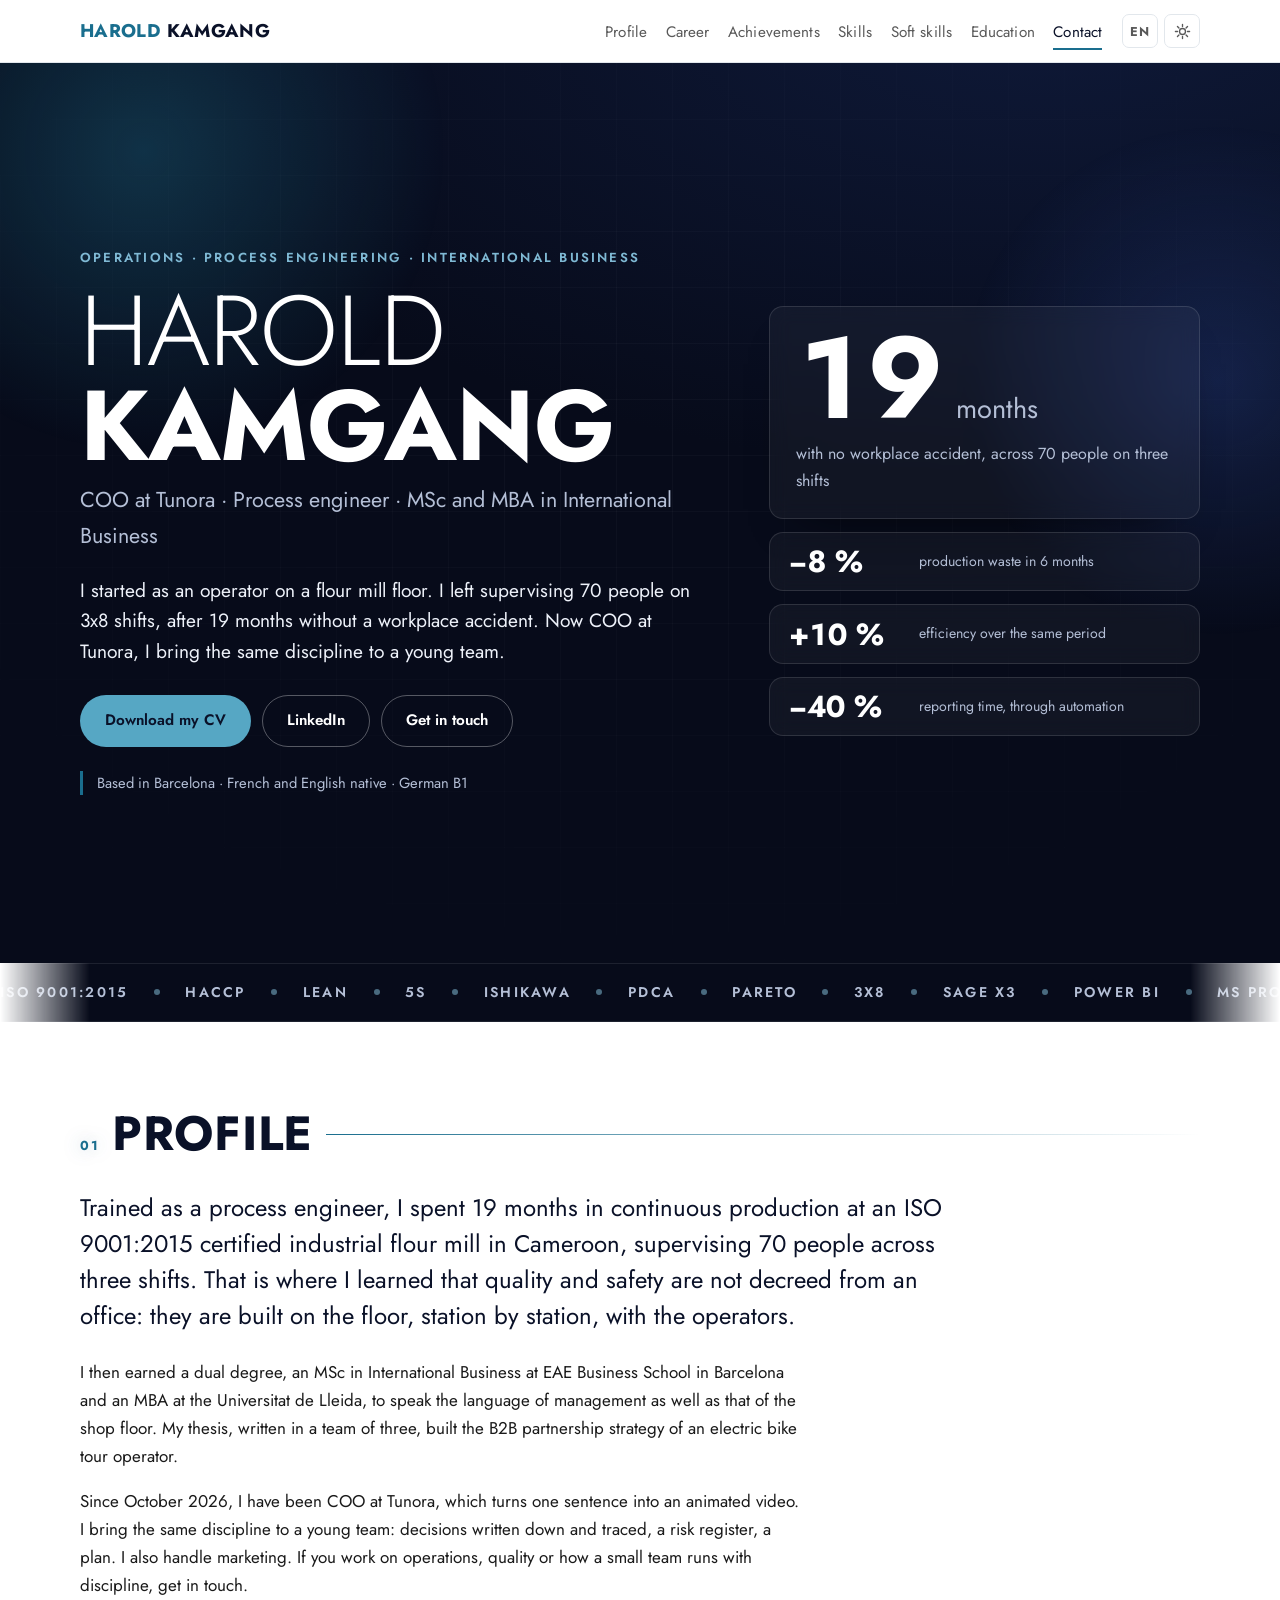
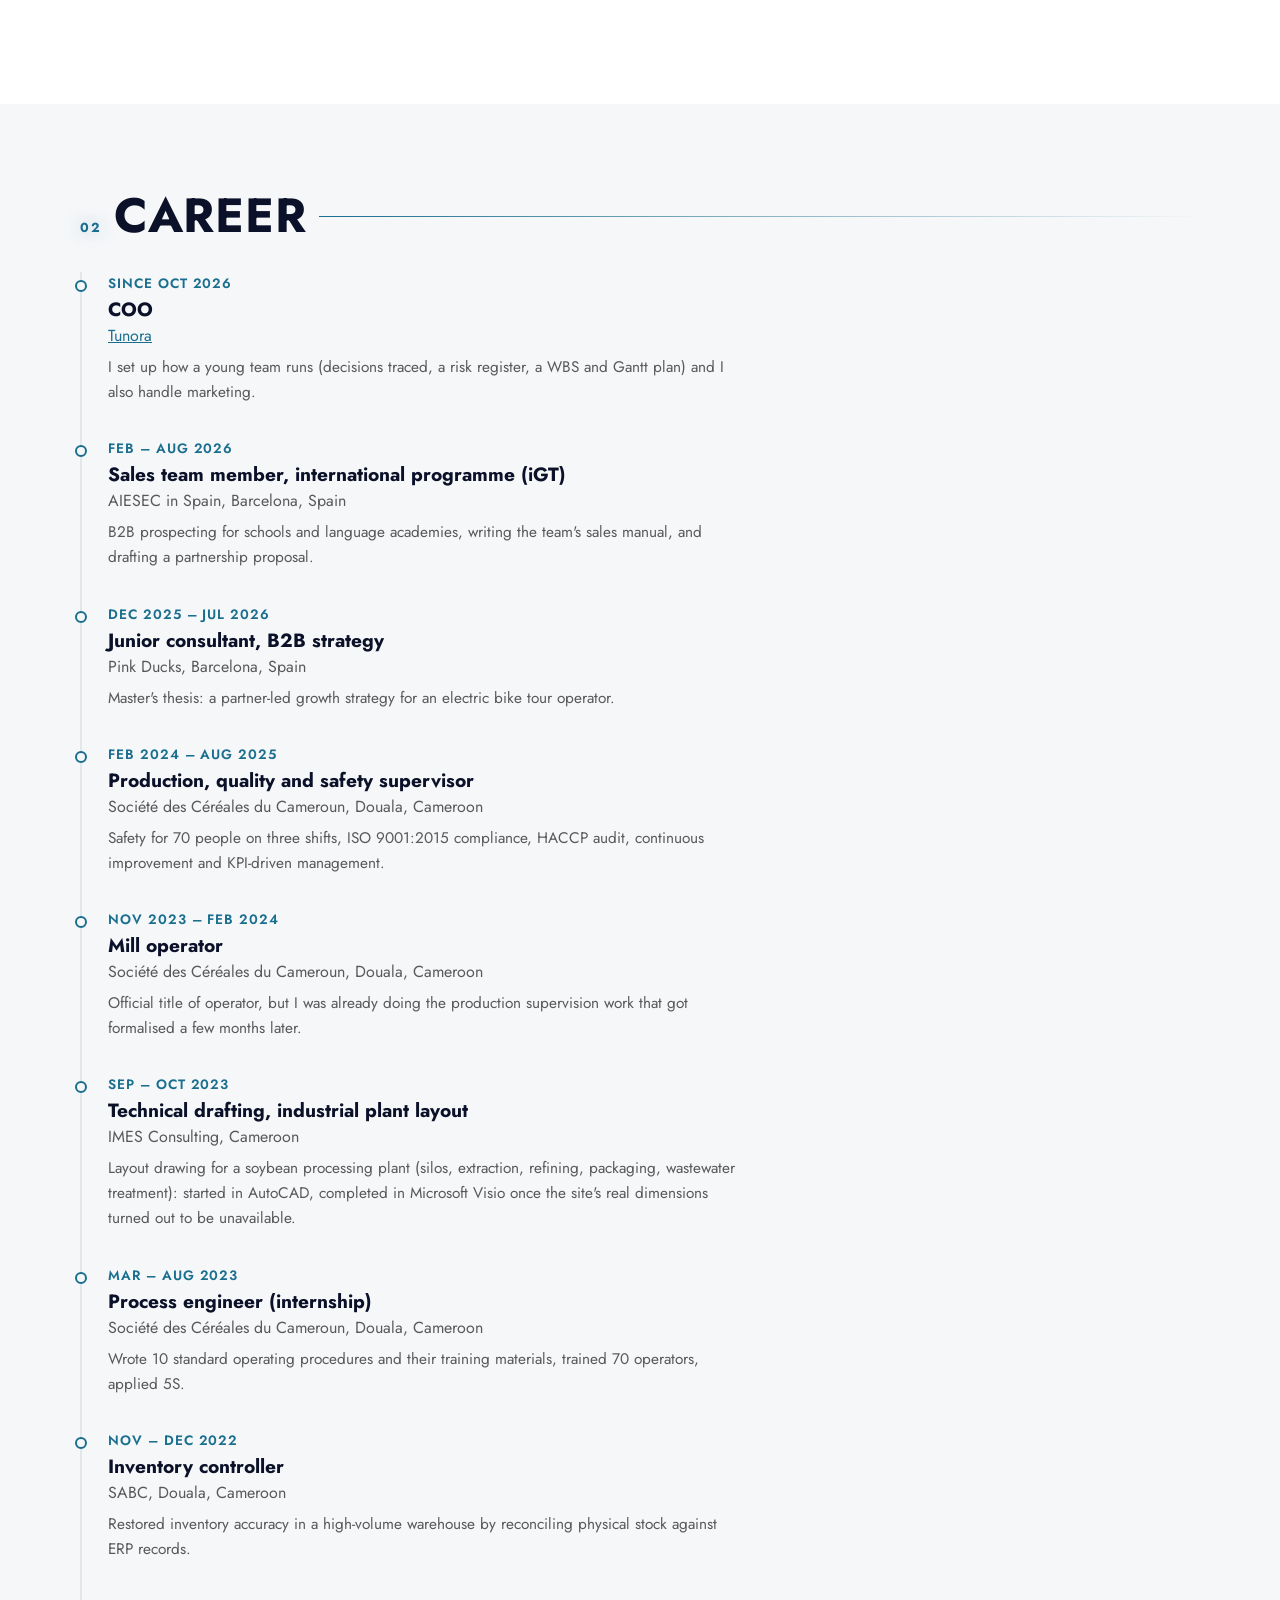
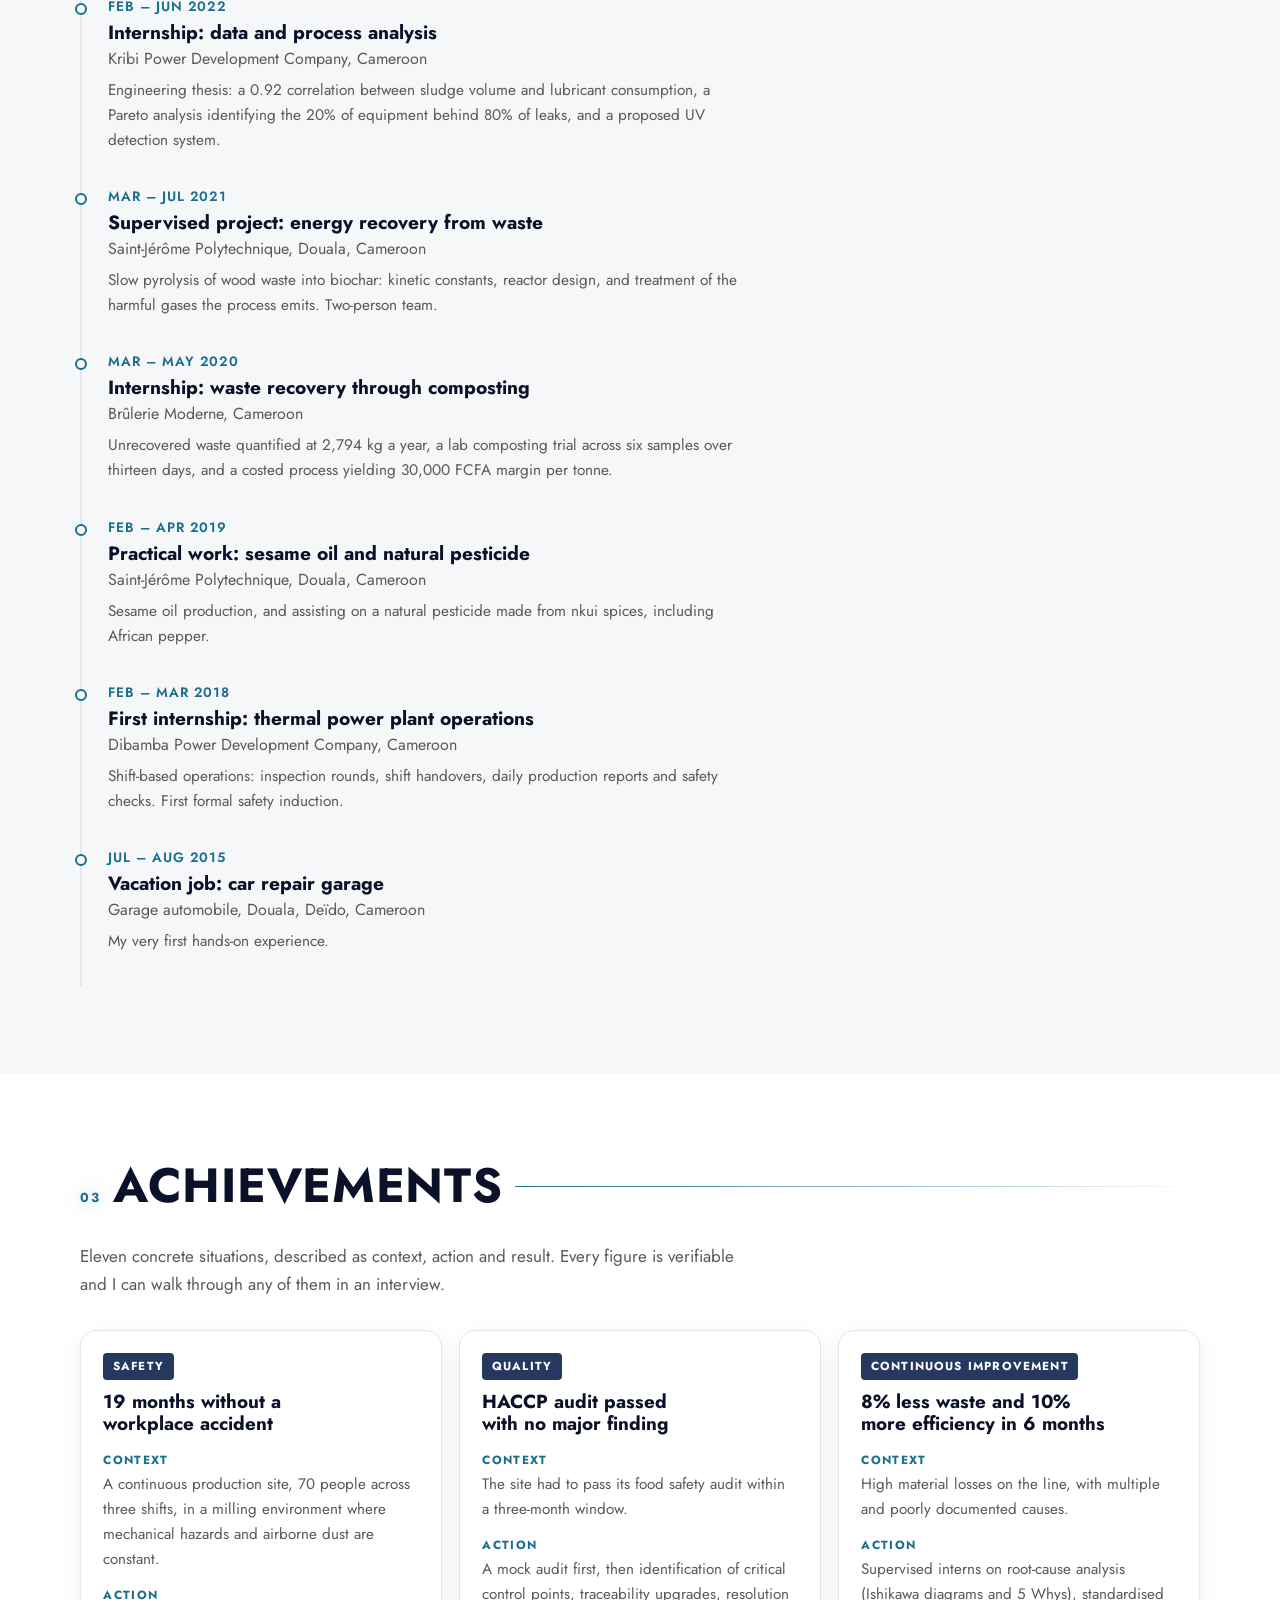
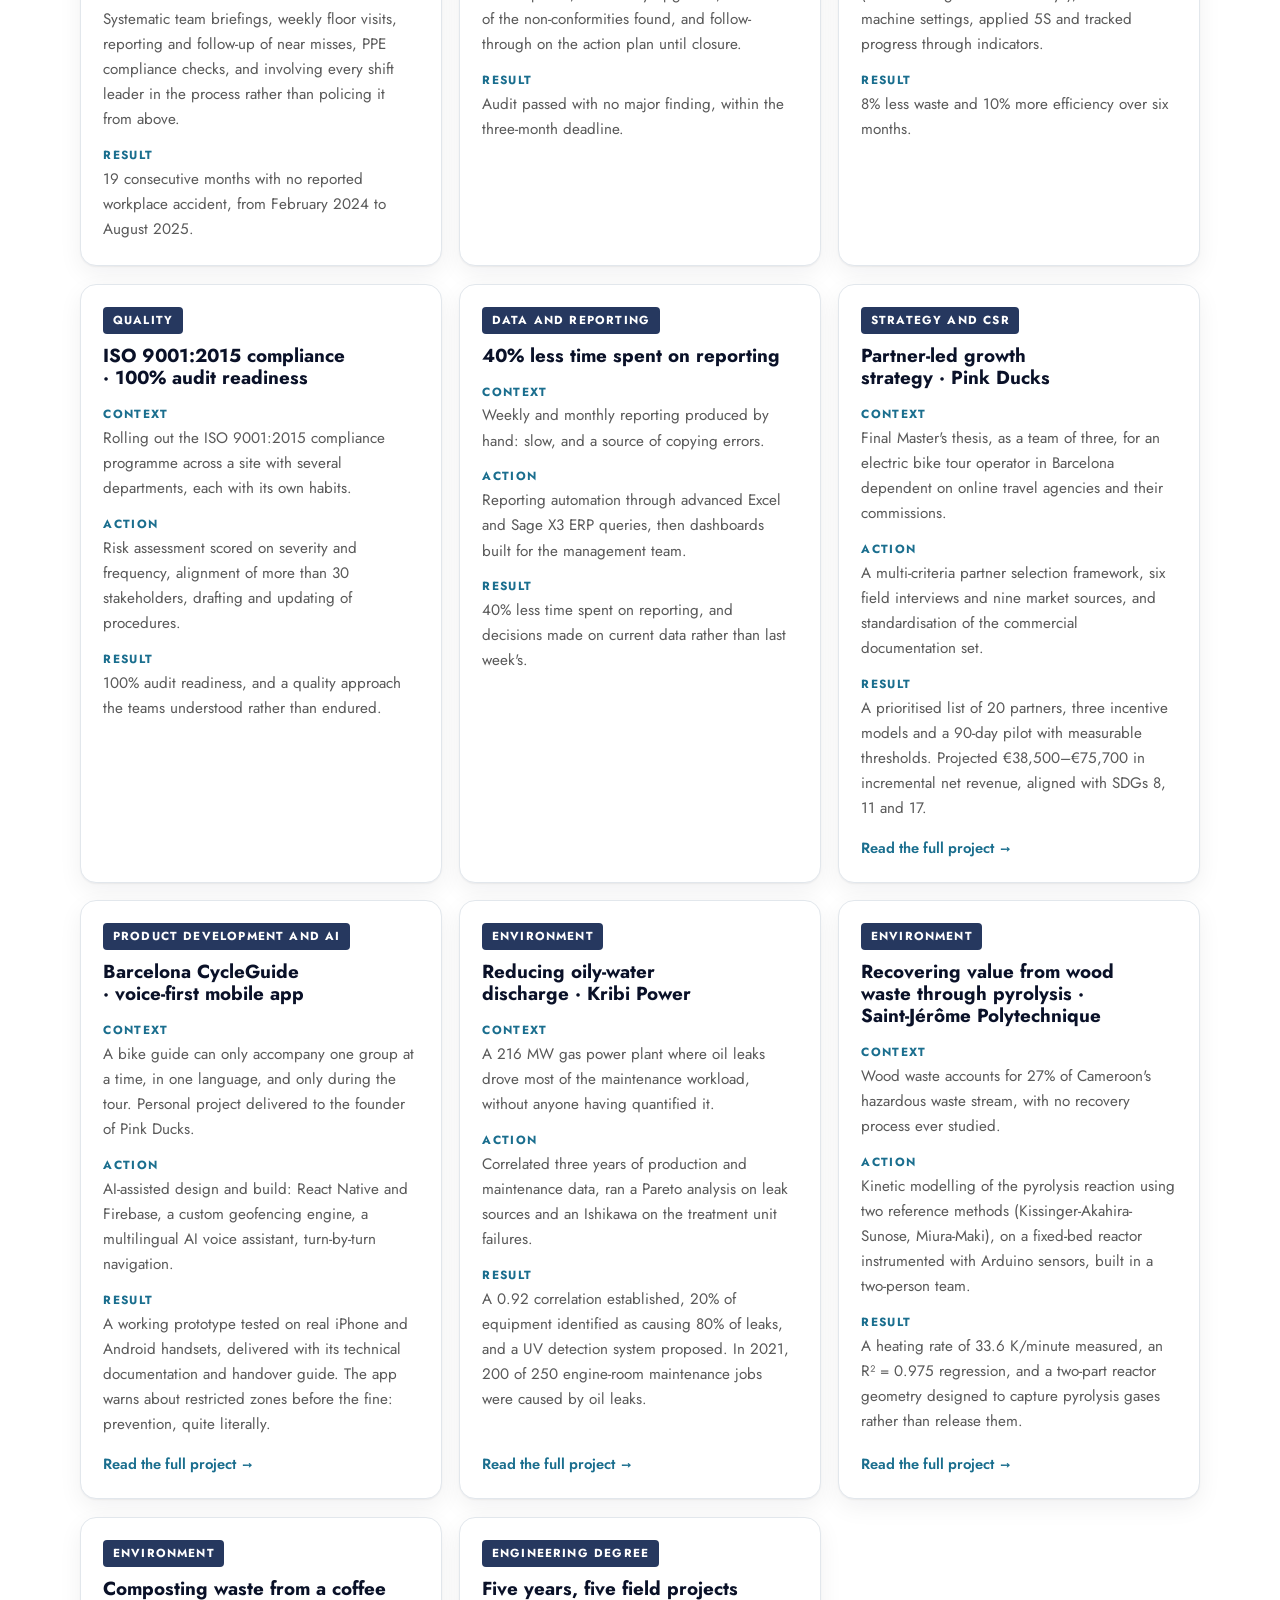
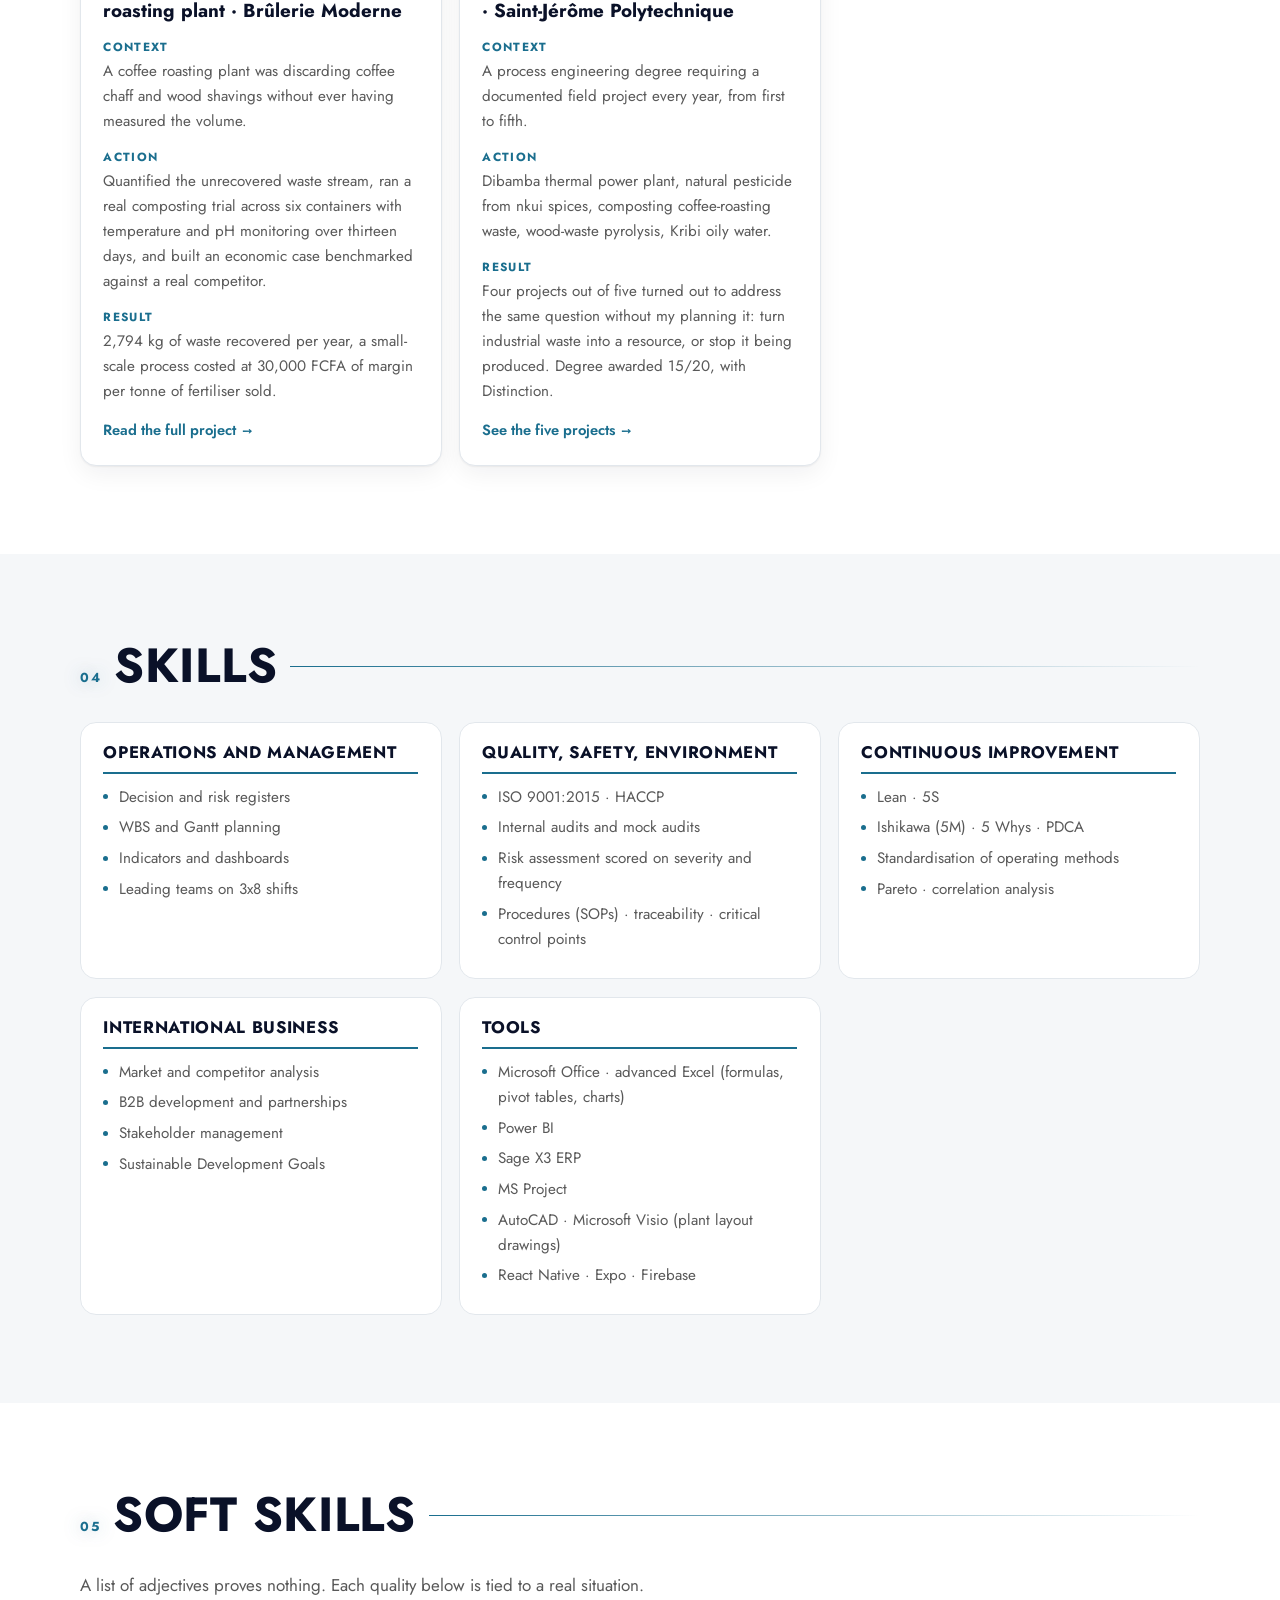
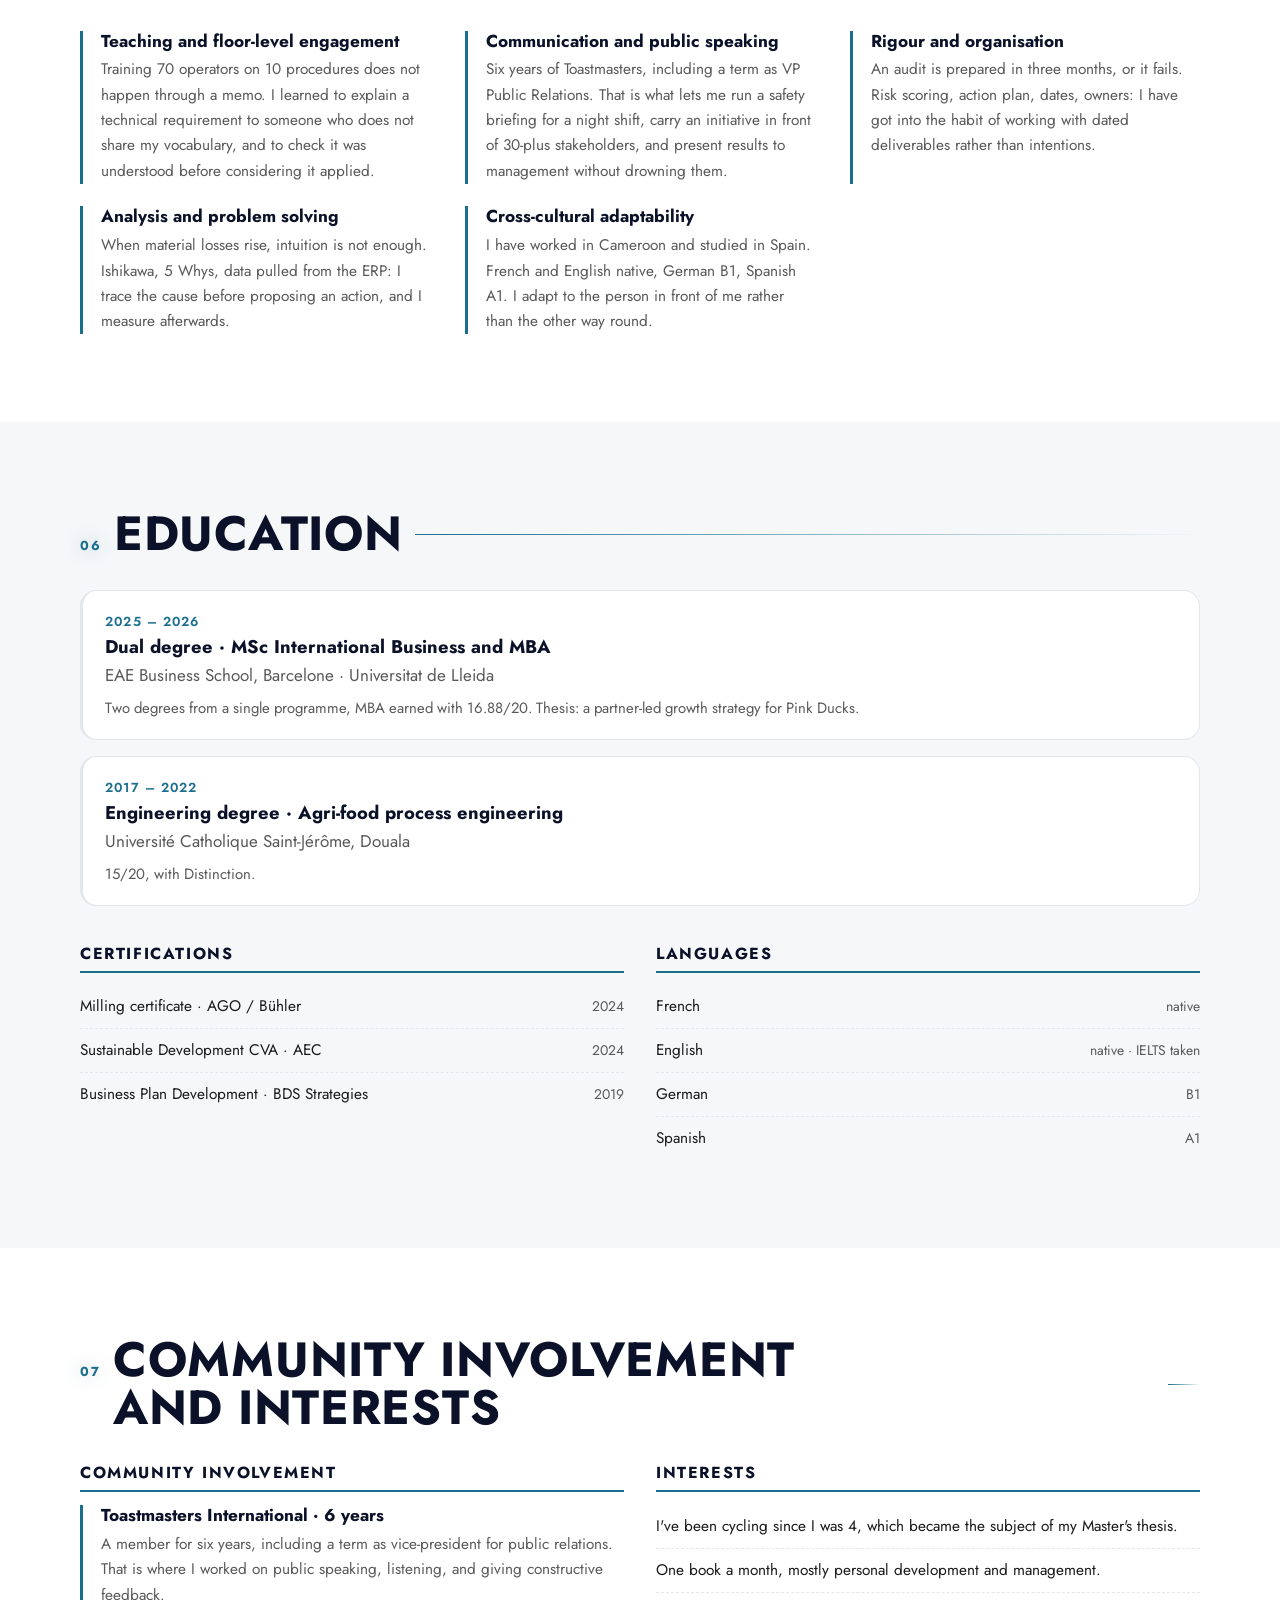
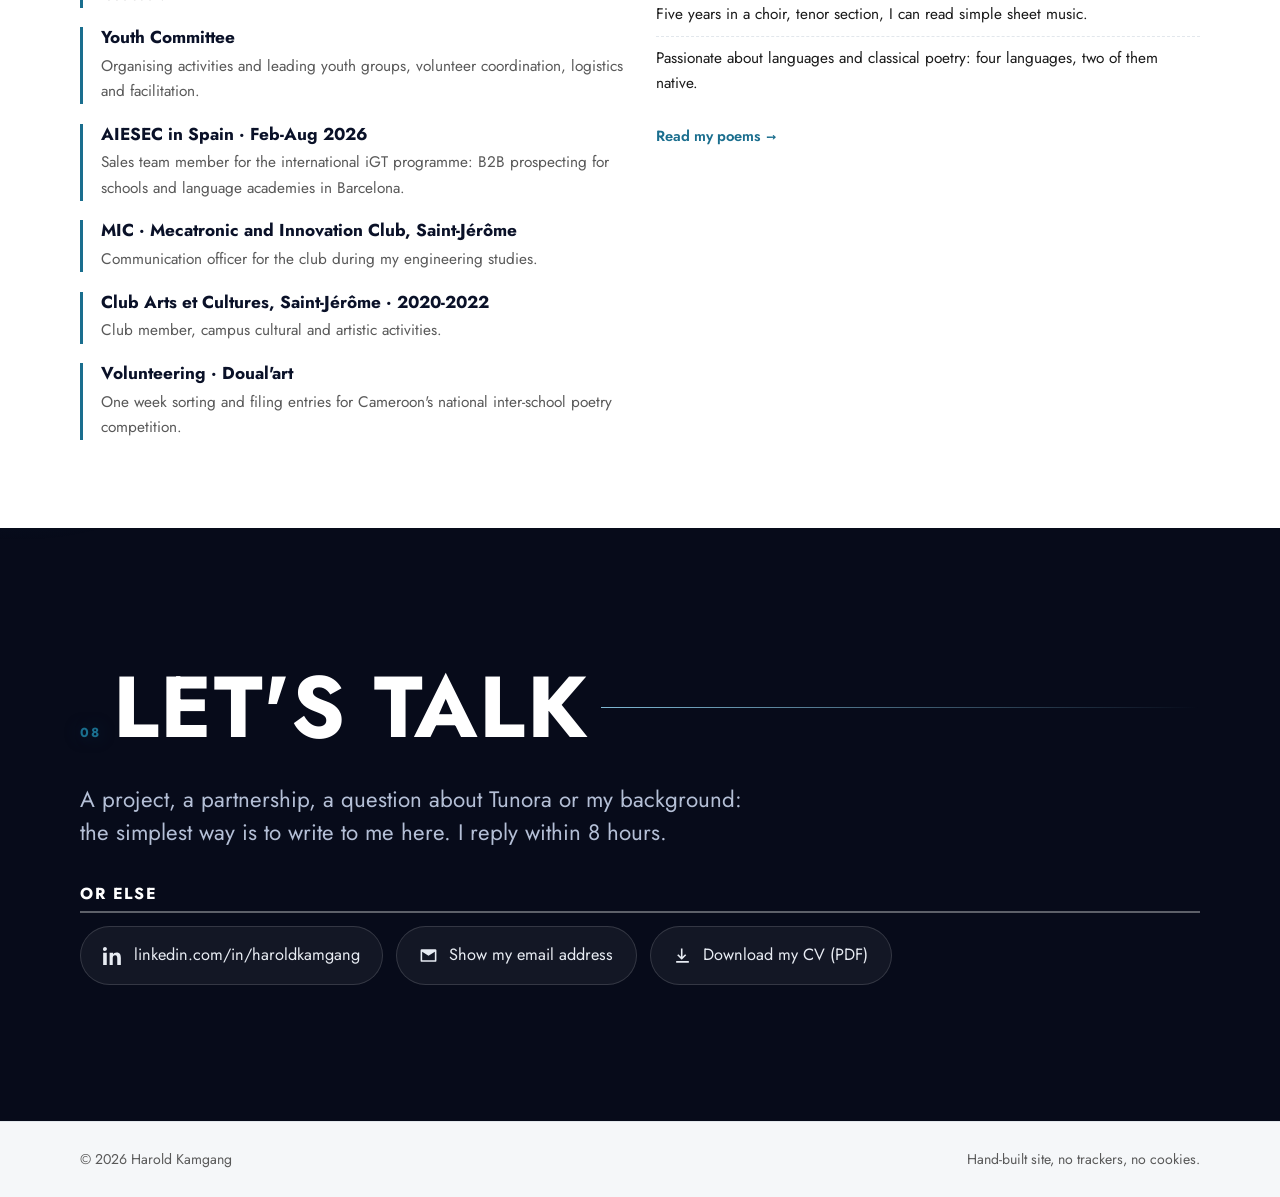
==== index.html @ f0e9fda5 "Jost self hosted, one family; the six sub pages share the home page system Co-Authored-By: Claude So" ====
<!DOCTYPE html>
<html lang="fr" data-theme="auto">
<head>
<meta charset="utf-8">
<meta name="viewport" content="width=device-width, initial-scale=1, viewport-fit=cover">
<title>Harold Kamgang · COO chez Tunora, ingénieur procédés</title>
<meta name="description" content="COO chez Tunora, ingénieur procédés, double diplôme MSc International Business et MBA. 19 mois sans accident du travail sur un site industriel de 70 personnes, 8 % de pertes en moins en 6 mois.">
<link rel="canonical" href="https://kamgangharold-ui.github.io/">
<meta name="author" content="Harold Kamgang">
<meta name="theme-color" media="(prefers-color-scheme: light)" content="#FFFFFF">
<meta name="theme-color" media="(prefers-color-scheme: dark)" content="#0A1128">

<meta property="og:type" content="profile">
<meta property="og:title" content="Harold Kamgang · COO chez Tunora, ingénieur procédés">
<meta property="og:description" content="Opérations, procédés, business international. 19 mois sans accident du travail sur un site de 70 personnes.">
<meta property="og:url" content="https://kamgangharold-ui.github.io/">
<meta property="og:locale" content="fr_FR">
<meta property="og:locale:alternate" content="en_GB">
<meta property="og:locale:alternate" content="es_ES">
<meta property="og:locale:alternate" content="de_DE">
<meta property="og:image" content="https://kamgangharold-ui.github.io/assets/img/og.png">
<meta property="og:image:width" content="1200">
<meta property="og:image:height" content="630">
<meta property="og:image:alt" content="Harold Kamgang · COO chez Tunora, ingénieur procédés. 19 mois sans accident du travail, 8 % de pertes en moins, 40 % de temps de reporting en moins.">
<meta name="twitter:card" content="summary_large_image">
<meta name="twitter:title" content="Harold Kamgang · COO chez Tunora, ingénieur procédés">
<meta name="twitter:description" content="Opérations, procédés, business international. 19 mois sans accident du travail sur un site de 70 personnes.">
<meta name="twitter:image" content="https://kamgangharold-ui.github.io/assets/img/og.png">

<link rel="alternate" hreflang="fr" href="https://kamgangharold-ui.github.io/">
<link rel="alternate" hreflang="en" href="https://kamgangharold-ui.github.io/?lang=en">
<link rel="alternate" hreflang="es" href="https://kamgangharold-ui.github.io/?lang=es">
<link rel="alternate" hreflang="de" href="https://kamgangharold-ui.github.io/?lang=de">
<link rel="alternate" hreflang="x-default" href="https://kamgangharold-ui.github.io/">

<link rel="icon" href="assets/img/favicon.svg" type="image/svg+xml">
<link rel="preload" href="assets/fonts/jost-latin.woff2" as="font" type="font/woff2" crossorigin>
<link rel="stylesheet" href="assets/css/fonts.css">
<link rel="stylesheet" href="assets/css/style.css">
<link rel="stylesheet" href="assets/css/motion.css">
<link rel="stylesheet" href="assets/css/design.css">

<script type="application/ld+json">
{
  "@context": "https://schema.org",
  "@type": "Person",
  "name": "Harold Kamgang",
  "url": "https://kamgangharold-ui.github.io/",
  "jobTitle": "COO",
  "worksFor": { "@type": "Organization", "name": "Tunora", "url": "https://tunora.app/" },
  "description": "COO chez Tunora, ingénieur procédés, double diplôme MSc International Business et MBA.",
  "knowsLanguage": ["fr", "en", "de", "es"],
  "sameAs": ["https://www.linkedin.com/in/haroldkamgang"],
  "alumniOf": [
    { "@type": "CollegeOrUniversity", "name": "EAE Business School" },
    { "@type": "CollegeOrUniversity", "name": "Universitat de Lleida" },
    { "@type": "CollegeOrUniversity", "name": "Université Catholique Saint-Jérôme" }
  ],
  "knowsAbout": ["ISO 9001:2015", "HACCP", "Évaluation des risques", "Amélioration continue", "Lean 5S", "Power BI", "Gestion des opérations", "Business international"]
}
</script>
</head>

<body>
<a class="skip" href="#main" data-i18n="a11y.skip">Aller au contenu principal</a>

<header class="site-header">
  <nav class="nav" aria-label="Navigation principale">
    <a class="nav__brand" href="#top"><span>Harold</span> Kamgang</a>

    <button class="nav__burger" id="burger" aria-expanded="false" aria-controls="navmenu" aria-label="Menu">
      <span></span><span></span><span></span>
    </button>

    <ul class="nav__menu" id="navmenu">
      <li><a href="#about"    data-i18n="nav.about">Profil</a></li>
      <li><a href="#path"     data-i18n="nav.path">Parcours</a></li>
      <li><a href="#projects" data-i18n="nav.projects">Réalisations</a></li>
      <li><a href="#skills"   data-i18n="nav.skills">Compétences</a></li>
      <li><a href="#soft"     data-i18n="nav.soft">Savoir-être</a></li>
      <li><a href="#education" data-i18n="nav.education">Formation</a></li>
      <li><a href="#contact"  data-i18n="nav.contact">Contact</a></li>
    </ul>

    <div class="nav__tools">
      <div class="langsel">
        <button class="pill" id="lang" aria-haspopup="listbox" aria-expanded="false" aria-label="FR, choisir la langue"><span aria-hidden="true">FR</span></button>
        <ul class="langsel__menu" id="langmenu" role="listbox" hidden>
          <li class="langsel__opt is-current" role="option" data-lang="fr" tabindex="0" aria-selected="true">FR</li>
          <li class="langsel__opt" role="option" data-lang="en" tabindex="0" aria-selected="false">EN</li>
          <li class="langsel__opt" role="option" data-lang="es" tabindex="0" aria-selected="false">ES</li>
          <li class="langsel__opt" role="option" data-lang="de" tabindex="0" aria-selected="false">DE</li>
        </ul>
      </div>
      <button class="pill" id="theme" aria-label="Basculer le thème sombre">
        <svg class="ico-sun" viewBox="0 0 24 24" aria-hidden="true"><circle cx="12" cy="12" r="4.2"/><g><path d="M12 2v3M12 19v3M2 12h3M19 12h3M4.9 4.9l2.1 2.1M17 17l2.1 2.1M19.1 4.9L17 7M7 17l-2.1 2.1"/></g></svg>
        <svg class="ico-moon" viewBox="0 0 24 24" aria-hidden="true"><path d="M20 14.5A8.2 8.2 0 0 1 9.5 4a8.3 8.3 0 1 0 10.5 10.5z"/></svg>
      </button>
    </div>
  </nav>
</header>

<main id="main">

<!-- ══════════════ ACCUEIL ══════════════ -->
<section class="hero" id="top">
  <div class="aurora" aria-hidden="true"><i></i><i></i><i></i></div>
  <div class="wrap hero__grid">
    <div class="hero__text">
      <p class="hero__kicker" data-i18n="hero.kicker">Opérations · Procédés · Business international</p>
      <h1 class="hero__name">Harold <strong>Kamgang</strong></h1>
      <p class="hero__role" data-i18n="hero.role">COO chez Tunora · Ingénieur procédés · MSc et MBA International Business</p>
      <p class="hero__pitch" data-i18n="hero.pitch">J'ai commencé comme opérateur au sol d'une minoterie. J'en suis parti en supervisant 70 personnes en 3x8, après 19 mois sans accident du travail. Aujourd'hui COO chez Tunora, j'applique la même discipline à une jeune équipe.</p>

      <div class="hero__cta">
        <span class="cvlink" data-i18n="hero.cv"><a class="btn btn--solid" href="cv/CV-Harold-KAMGANG-FR.pdf" download>Télécharger mon CV</a></span>
        <a class="btn btn--ghost" href="https://www.linkedin.com/in/haroldkamgang" target="_blank" rel="noopener">LinkedIn</a>
        <a class="btn btn--ghost" href="#contact" data-i18n="hero.contact">Me contacter</a>
      </div>

      <p class="hero__avail" data-i18n="hero.avail">Basé à Barcelone · Français et anglais langues maternelles · Allemand B1</p>
    </div>

    <ul class="stats" aria-label="Chiffres clés">
      <li><span class="stats__n">19</span><span class="stats__u" data-i18n="stat.1.u">mois</span><span class="stats__l" data-i18n="stat.1.l">sans accident du travail, sur 70 personnes en 3x8</span></li>
      <li><span class="stats__n">−8 %</span><span class="stats__l" data-i18n="stat.2.l">de pertes de production en 6 mois</span></li>
      <li><span class="stats__n">+10 %</span><span class="stats__l" data-i18n="stat.3.l">d'efficacité sur la même période</span></li>
      <li><span class="stats__n">−40 %</span><span class="stats__l" data-i18n="stat.4.l">de temps de reporting, par automatisation</span></li>
    </ul>
  </div>
</section>

<!-- Bandeau décoratif : les méthodes et outils déjà cités dans Compétences -->
<div class="ticker" aria-hidden="true">
  <div class="ticker__track">
    <span>ISO 9001:2015</span><span>HACCP</span><span>Lean</span><span>5S</span><span>Ishikawa</span><span>PDCA</span><span>Pareto</span><span>3x8</span><span>Sage X3</span><span>Power BI</span><span>MS Project</span><span>AutoCAD</span>
    <span>ISO 9001:2015</span><span>HACCP</span><span>Lean</span><span>5S</span><span>Ishikawa</span><span>PDCA</span><span>Pareto</span><span>3x8</span><span>Sage X3</span><span>Power BI</span><span>MS Project</span><span>AutoCAD</span>
  </div>
</div>

<!-- ══════════════ PROFIL ══════════════ -->
<section class="sec" id="about">
  <div class="wrap">
    <h2 class="sec__t"><span class="sec__n">01</span><span data-i18n="about.h">Profil</span></h2>
    <div class="prose">
      <p data-i18n="about.p1">Ingénieur génie des procédés de formation, j'ai passé 19 mois en production continue dans une minoterie industrielle certifiée ISO 9001:2015 au Cameroun, à encadrer 70 personnes en 3x8. C'est là que j'ai compris que la qualité et la sécurité ne se décrètent pas depuis un bureau : elles se construisent sur le terrain, poste par poste, avec les opérateurs.</p>
      <p data-i18n="about.p2">J'ai ensuite obtenu un double diplôme, MSc International Business à l'EAE Business School de Barcelone et MBA à l'Universitat de Lleida, pour parler le langage de la direction autant que celui de l'atelier. Mon mémoire, mené en équipe de trois, a bâti la stratégie de partenariats B2B d'un opérateur de tours à vélo électrique.</p>
      <p data-i18n="about.p3">Depuis octobre 2026, je suis COO chez Tunora, qui transforme une phrase en vidéo animée. J'y applique la même discipline à une jeune équipe : décisions écrites et tracées, registre des risques, planning. Je m'occupe aussi du marketing. Si vous travaillez sur les opérations, la qualité ou la façon de faire tourner une petite équipe avec rigueur, contactez-moi.</p>
    </div>
  </div>
</section>

<!-- ══════════════ PARCOURS ══════════════ -->
<section class="sec sec--alt" id="path">
  <div class="wrap">
    <h2 class="sec__t"><span class="sec__n">02</span><span data-i18n="path.h">Parcours</span></h2>
    <ol class="tl">
      <li class="tl__i">
        <p class="tl__d" data-i18n="tl.coo.d">Depuis oct. 2026</p>
        <h3 class="tl__r" data-i18n="tl.coo.r">COO</h3>
        <p class="tl__o"><a href="https://tunora.app/" target="_blank" rel="noopener">Tunora</a></p>
        <p class="tl__x" data-i18n="tl.coo.x">Je structure le fonctionnement d'une jeune équipe (décisions tracées, registre des risques, planning WBS et Gantt) et je m'occupe aussi du marketing.</p>
      </li>
      <li class="tl__i">
        <p class="tl__d" data-i18n="tl.0.d">Fév. – Août 2026</p>
        <h3 class="tl__r" data-i18n="tl.0.r">Membre de l'équipe vente, programme international (iGT)</h3>
        <p class="tl__o">AIESEC in Spain, <span data-i18n="tl.0.o">Barcelone, Espagne</span></p>
        <p class="tl__x" data-i18n="tl.0.x">Prospection commerciale B2B auprès d'écoles et académies de langues, rédaction du manuel de vente de l'équipe, et élaboration d'une proposition de partenariat.</p>
      </li>
      <li class="tl__i">
        <p class="tl__d" data-i18n="tl.1.d">Déc. 2025 – Juil. 2026</p>
        <h3 class="tl__r" data-i18n="tl.1.r">Consultant junior, stratégie B2B</h3>
        <p class="tl__o">Pink Ducks, <span data-i18n="tl.1.o">Barcelone, Espagne</span></p>
        <p class="tl__x" data-i18n="tl.1.x">Mémoire de fin d'études : stratégie de croissance par partenariats pour un opérateur de tours à vélo électrique.</p>
      </li>
      <li class="tl__i">
        <p class="tl__d" data-i18n="tl.2.d">Fév. 2024 – Août 2025</p>
        <h3 class="tl__r" data-i18n="tl.2.r">Superviseur de production, qualité et sécurité</h3>
        <p class="tl__o">Société des Céréales du Cameroun, <span data-i18n="tl.2.o">Douala, Cameroun</span></p>
        <p class="tl__x" data-i18n="tl.2.x">Sécurité de 70 personnes en 3x8, conformité ISO 9001:2015, audit HACCP, amélioration continue et pilotage par indicateurs.</p>
      </li>
      <li class="tl__i">
        <p class="tl__d" data-i18n="tl.3b.d">Nov. 2023 – Fév. 2024</p>
        <h3 class="tl__r" data-i18n="tl.3b.r">Opérateur moulin</h3>
        <p class="tl__o">Société des Céréales du Cameroun, <span data-i18n="tl.3b.o">Douala, Cameroun</span></p>
        <p class="tl__x" data-i18n="tl.3b.x">Titre officiel d'opérateur, mais j'assurais déjà dans les faits le travail de supervision de production régularisé quelques mois plus tard.</p>
      </li>
      <li class="tl__i">
        <p class="tl__d" data-i18n="tl.3c.d">Sept. – Oct. 2023</p>
        <h3 class="tl__r" data-i18n="tl.3c.r">Dessin technique d'implantation industrielle</h3>
        <p class="tl__o">IMES Consulting, <span data-i18n="tl.3c.o">Cameroun</span></p>
        <p class="tl__x" data-i18n="tl.3c.x">Schéma d'implantation d'une usine de transformation de soja (silos, extraction, raffinage, conditionnement, traitement des eaux usées) : commencé sur AutoCAD, achevé sur Microsoft Visio faute de disposer des dimensions réelles du site.</p>
      </li>
      <li class="tl__i">
        <p class="tl__d" data-i18n="tl.3.d">Mars – Août 2023</p>
        <h3 class="tl__r" data-i18n="tl.3.r">Ingénieur procédés (stage)</h3>
        <p class="tl__o">Société des Céréales du Cameroun, <span data-i18n="tl.3.o">Douala, Cameroun</span></p>
        <p class="tl__x" data-i18n="tl.3.x">Rédaction de 10 procédures opératoires standard et de leurs supports, formation de 70 opérateurs, application du 5S.</p>
      </li>
      <li class="tl__i">
        <p class="tl__d" data-i18n="tl.4.d">Nov. – Déc. 2022</p>
        <h3 class="tl__r" data-i18n="tl.4.r">Inventoriste</h3>
        <p class="tl__o">SABC, <span data-i18n="tl.4.o">Douala, Cameroun</span></p>
        <p class="tl__x" data-i18n="tl.4.x">Fiabilisation de l'inventaire d'un entrepôt à fort volume : rapprochement du stock physique et des données ERP.</p>
      </li>
      <li class="tl__i">
        <p class="tl__d" data-i18n="tl.5.d">Fév. – Juin 2022</p>
        <h3 class="tl__r" data-i18n="tl.5.r">Stage : analyse de données et procédés</h3>
        <p class="tl__o">Kribi Power Development Company, <span data-i18n="tl.5.o">Cameroun</span></p>
        <p class="tl__x" data-i18n="tl.5.x">Mémoire d'ingénieur : corrélation de 0,92 entre boues et consommation d'huile, Pareto identifiant les 20 % d'équipements à l'origine de 80 % des fuites, et proposition d'une détection UV. <a href="projets/kribi-eaux-huileuses.html">Lire le détail</a></p>
      </li>
      <li class="tl__i">
        <p class="tl__d" data-i18n="tl.6.d">Mars – Juil. 2021</p>
        <h3 class="tl__r" data-i18n="tl.6.r">Projet tutoré : valorisation énergétique de déchets</h3>
        <p class="tl__o">Saint-Jérôme Polytechnique, <span data-i18n="tl.6.o">Douala, Cameroun</span></p>
        <p class="tl__x" data-i18n="tl.6.x">Pyrolyse lente de déchets de bois en biochar : constantes cinétiques, conception d'un réacteur, et traitement des gaz nocifs émis par le procédé. En binôme.</p>
      </li>
      <li class="tl__i">
        <p class="tl__d" data-i18n="tl.7.d">Mars – Mai 2020</p>
        <h3 class="tl__r" data-i18n="tl.7.r">Stage : valorisation des déchets par compostage</h3>
        <p class="tl__o">Brûlerie Moderne, <span data-i18n="tl.7.o">Cameroun</span></p>
        <p class="tl__x" data-i18n="tl.7.x">Gisement non valorisé quantifié à 2 794 kg par an, test de compostage en laboratoire sur six échantillons pendant treize jours, et procédé chiffré à 30 000 FCFA de marge par tonne.</p>
      </li>
      <li class="tl__i">
        <p class="tl__d" data-i18n="tl.8.d">Fév. – Avril 2019</p>
        <h3 class="tl__r" data-i18n="tl.8.r">Travaux pratiques : huile de sésame et pesticide naturel</h3>
        <p class="tl__o">Saint-Jérôme Polytechnique, <span data-i18n="tl.8.o">Douala, Cameroun</span></p>
        <p class="tl__x" data-i18n="tl.8.x">Fabrication d'huile de sésame, et assistance à la fabrication d'un pesticide naturel à base des épices du nkui, dont le poivrier africain.</p>
      </li>
      <li class="tl__i">
        <p class="tl__d" data-i18n="tl.9.d">Fév. – Mars 2018</p>
        <h3 class="tl__r" data-i18n="tl.9.r">Premier stage : exploitation d'une centrale thermique</h3>
        <p class="tl__o">Dibamba Power Development Company, <span data-i18n="tl.9.o">Cameroun</span></p>
        <p class="tl__x" data-i18n="tl.9.x">Service exploitation en équipes postées : rondes d'inspection, passations de quart, rapports journaliers de production et contrôles sécurité. Première induction sécurité formelle.</p>
      </li>
      <li class="tl__i">
        <p class="tl__d" data-i18n="tl.10.d">Juil. – Août 2015</p>
        <h3 class="tl__r" data-i18n="tl.10.r">Stage de vacances : garage automobile</h3>
        <p class="tl__o">Garage automobile, <span data-i18n="tl.10.o">Douala, Deïdo, Cameroun</span></p>
        <p class="tl__x" data-i18n="tl.10.x">Ma toute première expérience de terrain. <a href="projets/parcours-academique.html">Voir tout le parcours</a></p>
      </li>
    </ol>
  </div>
</section>

<!-- ══════════════ RÉALISATIONS ══════════════ -->
<section class="sec" id="projects">
  <div class="wrap">
    <h2 class="sec__t"><span class="sec__n">03</span><span data-i18n="proj.h">Réalisations</span></h2>
    <p class="sec__lead" data-i18n="proj.lead">Onze situations concrètes, décrites en contexte, action et résultat. Tous les chiffres sont vérifiables et je peux les détailler en entretien.</p>

    <div class="cards">
      <article class="card">
        <p class="card__tag card__tag--s" data-i18n="tag.security">Sécurité</p>
        <h3 class="card__t" data-i18n="proj.1.t">19 mois sans accident du travail</h3>
        <dl class="car">
          <dt data-i18n="lbl.ctx">Contexte</dt><dd data-i18n="proj.1.c">Site de production continue, 70 personnes réparties en 3x8, dans un secteur minotier où les risques mécaniques et l'empoussièrement sont permanents.</dd>
          <dt data-i18n="lbl.act">Action</dt><dd data-i18n="proj.1.a">Sensibilisation systématique des équipes, visites terrain hebdomadaires, remontée et traitement des presqu'accidents, contrôle du port des EPI, et implication de chaque chef de poste dans la démarche plutôt qu'un contrôle descendant.</dd>
          <dt data-i18n="lbl.res">Résultat</dt><dd data-i18n="proj.1.r">19 mois consécutifs sans accident du travail déclaré, de février 2024 à août 2025.</dd>
        </dl>
      </article>

      <article class="card">
        <p class="card__tag card__tag--q" data-i18n="tag.quality">Qualité</p>
        <h3 class="card__t" data-i18n="proj.2.t">Audit HACCP validé sans écart majeur</h3>
        <dl class="car">
          <dt data-i18n="lbl.ctx">Contexte</dt><dd data-i18n="proj.2.c">Le site devait passer son audit de sécurité alimentaire dans un délai contraint de trois mois.</dd>
          <dt data-i18n="lbl.act">Action</dt><dd data-i18n="proj.2.a">Audit blanc préalable, identification des points critiques, mise à niveau de la traçabilité, traitement des non-conformités relevées et pilotage du plan d'actions jusqu'à clôture.</dd>
          <dt data-i18n="lbl.res">Résultat</dt><dd data-i18n="proj.2.r">Audit validé sans écart majeur, dans le délai de trois mois.</dd>
        </dl>
      </article>

      <article class="card">
        <p class="card__tag card__tag--i" data-i18n="tag.ci">Amélioration continue</p>
        <h3 class="card__t" data-i18n="proj.3.t">−8 % de pertes et +10 % d'efficacité en 6 mois</h3>
        <dl class="car">
          <dt data-i18n="lbl.ctx">Contexte</dt><dd data-i18n="proj.3.c">Pertes matière élevées sur la ligne, avec des causes multiples et mal documentées.</dd>
          <dt data-i18n="lbl.act">Action</dt><dd data-i18n="proj.3.a">Encadrement de stagiaires sur l'analyse des causes racines (diagrammes Ishikawa et 5 Pourquoi), standardisation des réglages, application du 5S et suivi par indicateurs.</dd>
          <dt data-i18n="lbl.res">Résultat</dt><dd data-i18n="proj.3.r">8 % de pertes en moins et 10 % d'efficacité en plus sur six mois.</dd>
        </dl>
      </article>

      <article class="card">
        <p class="card__tag card__tag--q" data-i18n="tag.quality">Qualité</p>
        <h3 class="card__t" data-i18n="proj.4.t">Conformité ISO 9001:2015 · 100 % de préparation à l'audit</h3>
        <dl class="car">
          <dt data-i18n="lbl.ctx">Contexte</dt><dd data-i18n="proj.4.c">Déploiement du programme de conformité ISO 9001:2015 sur un site aux services multiples, chacun avec ses habitudes.</dd>
          <dt data-i18n="lbl.act">Action</dt><dd data-i18n="proj.4.a">Évaluation des risques cotée en criticité et en occurrence, alignement de plus de 30 parties prenantes, rédaction et mise à jour des procédures.</dd>
          <dt data-i18n="lbl.res">Résultat</dt><dd data-i18n="proj.4.r">100 % de préparation à l'audit, et une démarche qualité comprise par les équipes plutôt que subie.</dd>
        </dl>
      </article>

      <article class="card">
        <p class="card__tag card__tag--d" data-i18n="tag.data">Données et pilotage</p>
        <h3 class="card__t" data-i18n="proj.5.t">−40 % de temps de reporting</h3>
        <dl class="car">
          <dt data-i18n="lbl.ctx">Contexte</dt><dd data-i18n="proj.5.c">Reporting hebdomadaire et mensuel produit à la main : chronophage, et source d'erreurs de recopie.</dd>
          <dt data-i18n="lbl.act">Action</dt><dd data-i18n="proj.5.a">Automatisation du reporting (Excel avancé, requêtes sur l'ERP Sage X3), puis construction de tableaux de bord destinés à la direction.</dd>
          <dt data-i18n="lbl.res">Résultat</dt><dd data-i18n="proj.5.r">40 % de temps de reporting en moins, et des décisions prises sur des données à jour plutôt que sur la semaine précédente.</dd>
        </dl>
      </article>

      <article class="card">
        <p class="card__tag card__tag--r" data-i18n="tag.rse">Stratégie et RSE</p>
        <h3 class="card__t" data-i18n="proj.6.t">Stratégie de croissance par partenariats · Pink Ducks</h3>
        <dl class="car">
          <dt data-i18n="lbl.ctx">Contexte</dt><dd data-i18n="proj.6.c">Mémoire de fin de Master, en équipe de trois, pour un opérateur de tours à vélo électrique à Barcelone dépendant des agences en ligne et de leurs commissions.</dd>
          <dt data-i18n="lbl.act">Action</dt><dd data-i18n="proj.6.a">Grille de sélection multicritère des partenaires, six entretiens de terrain et neuf sources de marché, standardisation du référentiel documentaire commercial.</dd>
          <dt data-i18n="lbl.res">Résultat</dt><dd data-i18n="proj.6.r">Liste des 20 partenaires prioritaires, trois modèles d'incitation et un pilote de 90 jours à seuils mesurables. Projection de 38 500 à 75 700 € de revenu net additionnel, aligné aux ODD 8, 11 et 17.</dd>
        </dl>
        <a class="card__more" href="projets/pink-ducks.html" data-i18n="proj.6.more">Lire le détail du projet →</a>
      </article>

      <article class="card">
        <p class="card__tag card__tag--r" data-i18n="tag.dev">Développement produit et IA</p>
        <h3 class="card__t" data-i18n="proj.9.t">Barcelona CycleGuide · application mobile vocale</h3>
        <dl class="car">
          <dt data-i18n="lbl.ctx">Contexte</dt><dd data-i18n="proj.9.c">Un guide à vélo ne peut accompagner qu'un groupe à la fois, dans une seule langue, et seulement pendant le tour. Projet personnel livré au fondateur de Pink Ducks.</dd>
          <dt data-i18n="lbl.act">Action</dt><dd data-i18n="proj.9.a">Conception et développement assistés par IA : React Native et Firebase, moteur de géorepérage sur mesure, assistant IA vocal multilingue, navigation virage par virage.</dd>
          <dt data-i18n="lbl.res">Résultat</dt><dd data-i18n="proj.9.r">Prototype fonctionnel testé sur iPhone et Android réels, livré avec sa documentation technique et son guide de reprise. L'application avertit des zones interdites avant l'infraction : de la prévention, au sens littéral.</dd>
        </dl>
        <a class="card__more" href="projets/barcelona-cycleguide.html" data-i18n="proj.9.more">Lire le détail du projet →</a>
      </article>
      <article class="card">
        <p class="card__tag card__tag--e" data-i18n="tag.env">Environnement</p>
        <h3 class="card__t" data-i18n="proj.7.t">Réduction des rejets d'eaux huileuses · Kribi Power</h3>
        <dl class="car">
          <dt data-i18n="lbl.ctx">Contexte</dt><dd data-i18n="proj.7.c">Une centrale électrique produisait des eaux huileuses dont le volume n'était ni mesuré ni modélisé.</dd>
          <dt data-i18n="lbl.act">Action</dt><dd data-i18n="proj.7.a">Corrélation entre heures moteur et consommation de lubrifiant pour modéliser la production de rejets, puis proposition d'une détection par capteurs.</dd>
          <dt data-i18n="lbl.res">Résultat</dt><dd data-i18n="proj.7.r">Corrélation de 0,92 établie, 20 % des équipements identifiés comme responsables de 80 % des fuites, et un système de détection UV proposé. En 2021, 200 des 250 maintenances en salle machine étaient dues aux fuites d'huile.</dd>
        </dl>
        <a class="card__more" href="projets/kribi-eaux-huileuses.html" data-i18n="proj.6.more">Lire le détail du projet →</a>
      </article>

      <article class="card">
        <p class="card__tag card__tag--e" data-i18n="tag.env">Environnement</p>
        <h3 class="card__t" data-i18n="proj.10.t">Valorisation des déchets de bois par pyrolyse · Saint-Jérôme Polytechnique</h3>
        <dl class="car">
          <dt data-i18n="lbl.ctx">Contexte</dt><dd data-i18n="proj.10.c">Les déchets de bois représentent 27 % du gisement de déchets dangereux au Cameroun, sans procédé de valorisation étudié.</dd>
          <dt data-i18n="lbl.act">Action</dt><dd data-i18n="proj.10.a">Modélisation cinétique de la pyrolyse par deux méthodes de référence (Kissinger-Akahira-Sunose, Miura-Maki), réacteur à lit fixe instrumenté par capteurs Arduino, construit en binôme.</dd>
          <dt data-i18n="lbl.res">Résultat</dt><dd data-i18n="proj.10.r">Vitesse de chauffe de 33,6 K/minute mesurée, régression R² = 0,975, géométrie de réacteur en deux parties conçue pour capturer les gaz de pyrolyse plutôt que les rejeter.</dd>
        </dl>
        <a class="card__more" href="projets/pyrolyse-dechets-bois.html" data-i18n="proj.10.more">Lire le détail du projet →</a>
      </article>

      <article class="card">
        <p class="card__tag card__tag--e" data-i18n="tag.env">Environnement</p>
        <h3 class="card__t" data-i18n="proj.11.t">Compostage des déchets d'une torréfaction de café · Brûlerie Moderne</h3>
        <dl class="car">
          <dt data-i18n="lbl.ctx">Contexte</dt><dd data-i18n="proj.11.c">Une torréfaction de café rejetait pellicules de café et copeaux de bois sans jamais en avoir chiffré le volume.</dd>
          <dt data-i18n="lbl.act">Action</dt><dd data-i18n="proj.11.a">Quantification du gisement non valorisé, test de compostage réel sur six récipients avec suivi de température et de pH pendant treize jours, étude économique comparée à un concurrent réel.</dd>
          <dt data-i18n="lbl.res">Résultat</dt><dd data-i18n="proj.11.r">2 794 kg de déchets valorisés par an, procédé artisanal chiffré à 30 000 FCFA de marge par tonne d'engrais vendue.</dd>
        </dl>
        <a class="card__more" href="projets/compostage-brulerie-moderne.html" data-i18n="proj.11.more">Lire le détail du projet →</a>
      </article>

      <article class="card">
        <p class="card__tag card__tag--e" data-i18n="tag.eng">Parcours d'ingénieur</p>
        <h3 class="card__t" data-i18n="proj.8.t">Cinq ans, cinq travaux de terrain · Saint-Jérôme Polytechnique</h3>
        <dl class="car">
          <dt data-i18n="lbl.ctx">Contexte</dt><dd data-i18n="proj.8.c">Un cursus d'ingénieur génie des procédés qui impose un travail de terrain documenté chaque année, de la première à la cinquième.</dd>
          <dt data-i18n="lbl.act">Action</dt><dd data-i18n="proj.8.a">Centrale thermique Dibamba, pesticide naturel à base d'épices de nkui, compostage des déchets d'une torréfaction, pyrolyse de déchets de bois, eaux huileuses de Kribi.</dd>
          <dt data-i18n="lbl.res">Résultat</dt><dd data-i18n="proj.8.r">Quatre travaux sur cinq portent sur le même sujet sans que je l'aie planifié : transformer un déchet industriel en ressource, ou l'empêcher d'être produit. Diplôme obtenu à 15/20, mention Distinction.</dd>
        </dl>
        <a class="card__more" href="projets/parcours-academique.html" data-i18n="proj.8.more">Voir les cinq projets →</a>
      </article>

    </div>
  </div>
</section>

<!-- ══════════════ COMPÉTENCES ══════════════ -->
<section class="sec sec--alt" id="skills">
  <div class="wrap">
    <h2 class="sec__t"><span class="sec__n">04</span><span data-i18n="skills.h">Compétences</span></h2>
    <div class="grid-s">
      <div class="sk"><h3 data-i18n="sk.1.h">Opérations et pilotage</h3><ul>
        <li data-i18n="sk.1.a">Registre des décisions et des risques</li>
        <li data-i18n="sk.1.b">Planning WBS et Gantt</li>
        <li data-i18n="sk.1.c">Indicateurs et tableaux de bord</li>
        <li data-i18n="sk.1.d">Encadrement d'équipes en 3x8</li></ul></div>

      <div class="sk"><h3 data-i18n="sk.2.h">Qualité, sécurité, environnement</h3><ul>
        <li data-i18n="sk.2.a">ISO 9001:2015 · HACCP</li>
        <li data-i18n="sk.2.b">Audit interne et audit blanc</li>
        <li data-i18n="sk.2.c">Cotation des risques (criticité, occurrence)</li>
        <li data-i18n="sk.2.d">Procédures (SOP) · traçabilité · points critiques</li></ul></div>

      <div class="sk"><h3 data-i18n="sk.3.h">Amélioration continue</h3><ul>
        <li data-i18n="sk.3.a">Lean · 5S</li>
        <li data-i18n="sk.3.b">Ishikawa (5M) · 5 Pourquoi · PDCA</li>
        <li data-i18n="sk.3.c">Standardisation des modes opératoires</li>
        <li data-i18n="sk.3.d">Pareto · analyse de corrélation</li></ul></div>

      <div class="sk"><h3 data-i18n="sk.4.h">Business international</h3><ul>
        <li data-i18n="sk.4.a">Analyse de marché et de la concurrence</li>
        <li data-i18n="sk.4.b">Développement B2B et partenariats</li>
        <li data-i18n="sk.4.c">Gestion des parties prenantes</li>
        <li data-i18n="sk.4.d">Objectifs de développement durable</li></ul></div>

      <div class="sk"><h3 data-i18n="sk.5.h">Outils</h3><ul>
        <li data-i18n="sk.5.a">Pack Office · Excel avancé (formules, TCD, graphiques)</li>
        <li data-i18n="sk.5.b">Power BI</li>
        <li data-i18n="sk.5.c">ERP Sage X3</li>
        <li data-i18n="sk.5.d">MS Project</li>
        <li data-i18n="sk.5.e">AutoCAD · Microsoft Visio (schémas d'implantation)</li>
        <li data-i18n="sk.5.f">React Native · Expo · Firebase</li></ul></div>
    </div>
  </div>
</section>

<!-- ══════════════ SAVOIR-ÊTRE ══════════════ -->
<section class="sec" id="soft">
  <div class="wrap">
    <h2 class="sec__t"><span class="sec__n">05</span><span data-i18n="soft.h">Savoir-être</span></h2>
    <p class="sec__lead" data-i18n="soft.lead">Une liste d'adjectifs ne prouve rien. Chaque qualité ci-dessous est rattachée à une situation réelle.</p>

    <div class="soft">
      <article><h3 data-i18n="soft.1.h">Pédagogie et sensibilisation terrain</h3>
        <p data-i18n="soft.1.p">Former 70 opérateurs à l'application de 10 procédures ne se fait pas par note de service. J'ai appris à expliquer une exigence technique à quelqu'un qui n'a pas mon vocabulaire, et à vérifier qu'elle est comprise avant de la considérer appliquée.</p></article>

      <article><h3 data-i18n="soft.2.h">Aisance relationnelle et prise de parole</h3>
        <p data-i18n="soft.2.p">Six ans de Toastmasters, dont un mandat de vice-président chargé des relations publiques. C'est ce qui me permet d'animer une causerie sécurité devant une équipe de nuit, de porter une démarche devant plus de 30 parties prenantes, et de présenter des résultats à une direction sans les noyer.</p></article>

      <article><h3 data-i18n="soft.3.h">Rigueur et organisation</h3>
        <p data-i18n="soft.3.p">Un audit se prépare en trois mois, ou il échoue. Cotation des risques, plan d'actions, dates, responsables : j'ai pris l'habitude de travailler avec des livrables datés plutôt qu'avec des intentions.</p></article>

      <article><h3 data-i18n="soft.4.h">Analyse et résolution de problèmes</h3>
        <p data-i18n="soft.4.p">Quand les pertes matière montent, l'intuition ne suffit pas. Ishikawa, 5 Pourquoi, données extraites de l'ERP : je remonte à la cause avant de proposer une action, et je mesure après.</p></article>

      <article><h3 data-i18n="soft.5.h">Adaptation interculturelle</h3>
        <p data-i18n="soft.5.p">J'ai travaillé au Cameroun et étudié en Espagne. Français et anglais langues maternelles, allemand B1, espagnol A1. Je m'adapte à l'interlocuteur plutôt que l'inverse.</p></article>
    </div>
  </div>
</section>

<!-- ══════════════ FORMATION ══════════════ -->
<section class="sec sec--alt" id="education">
  <div class="wrap">
    <h2 class="sec__t"><span class="sec__n">06</span><span data-i18n="edu.h">Formation</span></h2>

    <div class="edu">
      <article class="edu__i">
        <p class="edu__d">2025 – 2026</p>
        <h3 data-i18n="edu.2.t">Double diplôme · MSc International Business et MBA</h3>
        <p class="edu__s">EAE Business School, Barcelone · Universitat de Lleida</p>
        <p class="edu__x" data-i18n="edu.2.x">Deux diplômes au titre d'un même cursus, MBA obtenu avec 16,88/20. Mémoire : stratégie de croissance par partenariats pour Pink Ducks.</p>
      </article>

      <article class="edu__i">
        <p class="edu__d">2017 – 2022</p>
        <h3 data-i18n="edu.3.t">Diplôme d'ingénieur · Génie des procédés agroalimentaires</h3>
        <p class="edu__s">Université Catholique Saint-Jérôme, Douala</p>
        <p class="edu__x" data-i18n="edu.3.x">15/20, mention Distinction.</p>
      </article>
    </div>

    <div class="two">
      <div>
        <h3 class="mini" data-i18n="cert.h">Certifications</h3>
        <ul class="pills">
          <li><span data-i18n="cert.1">Certificat en meunerie · AGO / Bühler</span><em>2024</em></li>
          <li><span data-i18n="cert.2">CVA en Développement Durable · AEC</span><em>2024</em></li>
          <li><span data-i18n="cert.3">Business Plan Development · BDS Strategies</span><em>2019</em></li>
        </ul>
      </div>
      <div>
        <h3 class="mini" data-i18n="lang.h">Langues</h3>
        <ul class="pills">
          <li><span data-i18n="lang.1">Français</span><em data-i18n="lang.1e">langue maternelle</em></li>
          <li><span data-i18n="lang.2">Anglais</span><em data-i18n="lang.2e">langue maternelle · IELTS passé</em></li>
          <li><span data-i18n="lang.3">Allemand</span><em>B1</em></li>
          <li><span data-i18n="lang.4">Espagnol</span><em>A1</em></li>
        </ul>
      </div>
    </div>
  </div>
</section>

<!-- ══════════════ ENGAGEMENT ══════════════ -->
<section class="sec" id="life">
  <div class="wrap">
    <h2 class="sec__t"><span class="sec__n">07</span><span data-i18n="life.h">Engagement et centres d'intérêt</span></h2>
    <div class="two">
      <div>
        <h3 class="mini" data-i18n="eng.h">Engagement associatif</h3>
        <div class="soft soft--tight">
          <article><h3 data-i18n="eng.1.h">Toastmasters International · 6 ans</h3>
            <p data-i18n="eng.1.p">Membre pendant six ans, dont un mandat de vice-président chargé des relations publiques. C'est là que j'ai travaillé la prise de parole, l'écoute et le retour constructif.</p></article>
          <article><h3 data-i18n="eng.2.h">Comité Jeune</h3>
            <p data-i18n="eng.2.p">Organisation d'activités et encadrement de groupes de jeunes, coordination bénévole, logistique et animation.</p></article>
          <article><h3 data-i18n="eng.3.h">AIESEC in Spain · fév.-août 2026</h3>
            <p data-i18n="eng.3.p">Membre de l'équipe vente du programme international iGT, prospection B2B pour des écoles et académies de langues de Barcelone.</p></article>
          <article><h3 data-i18n="eng.4.h">MIC · Mecatronic and Innovation Club, Saint-Jérôme</h3>
            <p data-i18n="eng.4.p">Responsable communication du club, pendant mes études d'ingénieur.</p></article>
          <article><h3 data-i18n="eng.5.h">Club Arts et Cultures, Saint-Jérôme · 2020-2022</h3>
            <p data-i18n="eng.5.p">Membre du club, activités culturelles et artistiques du campus.</p></article>
          <article><h3 data-i18n="eng.6.h">Bénévolat · Doual'art</h3>
            <p data-i18n="eng.6.p">Une semaine à trier et ranger les copies du concours national interscolaire de poésie du Cameroun.</p></article>
        </div>
      </div>
      <div>
        <h3 class="mini" data-i18n="int.h">Centres d'intérêt</h3>
        <ul class="pills pills--plain">
          <li><span data-i18n="int.1">Je pédale à vélo depuis l'âge de 4 ans, devenu le sujet de mon mémoire de fin d'études.</span></li>
          <li><span data-i18n="int.2">Un livre par mois, plutôt développement personnel et management.</span></li>
          <li><span data-i18n="int.3">Cinq ans de chorale, pupitre ténor, je sais lire une partition simple.</span></li>
          <li><span data-i18n="int.4">Passionné de langues et de poésie classique : quatre langues, dont deux maternelles.</span></li>
        </ul>
        <p class="int__more"><a href="https://github.com/kamgangharold-ui/poemes" target="_blank" rel="noopener" data-i18n="int.poems">Lire mes poèmes →</a></p>
      </div>
    </div>
  </div>
</section>

<!-- ══════════════ CONTACT ══════════════ -->
<section class="sec sec--cta" id="contact">
  <div class="aurora" aria-hidden="true"><i></i><i></i><i></i></div>
  <div class="wrap">
    <h2 class="sec__t sec__t--light"><span class="sec__n">08</span><span data-i18n="ct.h">Parlons-en</span></h2>
    <p class="ct__lead" data-i18n="ct.lead">Un projet, un partenariat, une question sur Tunora ou sur mon parcours : le plus simple est de m'écrire ici. Je réponds sous 8 heures.</p>

    <div class="ct">
      <form class="form" id="form" hidden action="https://formspree.io/f/REMPLACER_PAR_TON_ID" method="POST">
        <div class="form__row">
          <label for="f-name" data-i18n="ct.name">Votre nom</label>
          <input id="f-name" name="name" type="text" required autocomplete="name">
        </div>
        <div class="form__row">
          <label for="f-mail" data-i18n="ct.mail">Votre e-mail</label>
          <input id="f-mail" name="email" type="email" required autocomplete="email">
        </div>
        <div class="form__row">
          <label for="f-msg" data-i18n="ct.msg">Votre message</label>
          <textarea id="f-msg" name="message" rows="5" required></textarea>
        </div>
        <button class="btn btn--solid" type="submit" data-i18n="ct.send">Envoyer</button>
        <p class="form__note" id="formnote" role="status" aria-live="polite"></p>
      </form>

      <aside class="ct__side">
        <h3 class="mini mini--light" data-i18n="ct.other">Autrement</h3>
        <a class="ct__link" href="https://www.linkedin.com/in/haroldkamgang" target="_blank" rel="noopener">
          <svg viewBox="0 0 24 24" aria-hidden="true"><path d="M4.98 3.5A2.5 2.5 0 1 1 0 3.5a2.5 2.5 0 0 1 4.98 0zM.2 8.4h4.56V24H.2zM8.34 8.4h4.37v2.13h.06c.61-1.15 2.1-2.37 4.32-2.37 4.62 0 5.47 3.04 5.47 6.99V24h-4.56v-7.94c0-1.9-.03-4.33-2.64-4.33-2.64 0-3.05 2.06-3.05 4.19V24H8.34z"/></svg>
          <span>linkedin.com/in/haroldkamgang</span>
        </a>
        <button class="ct__link ct__link--btn" id="mailbtn" type="button">
          <svg viewBox="0 0 24 24" aria-hidden="true"><path d="M2 5.5A1.5 1.5 0 0 1 3.5 4h17A1.5 1.5 0 0 1 22 5.5v13a1.5 1.5 0 0 1-1.5 1.5h-17A1.5 1.5 0 0 1 2 18.5zM4 7.2V18h16V7.2l-8 5.1z"/></svg>
          <span data-i18n="ct.reveal">Afficher mon adresse e-mail</span>
        </button>
        <span class="cvlink" data-i18n="ct.cv"><a class="ct__link" href="cv/CV-Harold-KAMGANG-FR.pdf" download><svg viewBox="0 0 24 24" aria-hidden="true"><path d="M12 3v10.6l3.3-3.3 1.4 1.4L11 17.4 5.3 11.7l1.4-1.4L10 13.6V3zM4 19h16v2H4z"/></svg><span>Télécharger mon CV (PDF)</span></a></span>
      </aside>
    </div>
  </div>
</section>

</main>

<footer class="foot">
  <div class="wrap foot__in">
    <p>© <span id="yr">2026</span> Harold Kamgang</p>
    <p data-i18n="foot.note">Site construit à la main, sans pisteur, sans cookie.</p>
  </div>
</footer>

<script src="assets/js/i18n.js" defer></script>
<script src="assets/js/main.js" defer></script>
<script src="assets/js/motion.js" defer></script>
<script src="assets/js/design.js" defer></script>
</body>
</html>
---- assets/css/fonts.css ----
/* ═══════════════════════════════════════════════════════════════════
   fonts.css : une seule famille, Jost (licence SIL OFL 1.1, voir assets/fonts/OFL-Jost.txt),
   hébergée ici, deux fichiers woff2 variables (graisses 300 à 700).
   Remplace la requête vers Google Fonts : aucune connexion tierce.
   Le sous-ensemble « latin » couvre le français, l'espagnol et l'allemand ;
   « latin-ext » ne se télécharge que si un caractère étendu apparaît.
   ═══════════════════════════════════════════════════════════════════ */
@font-face {
  font-family: "Jost"; font-style: normal; font-weight: 300 700; font-display: swap;
  src: url("../fonts/jost-latin-ext.woff2") format("woff2");
  unicode-range: U+0100-02BA, U+02BD-02C5, U+02C7-02CC, U+02CE-02D7, U+02DD-02FF, U+0304, U+0308, U+0329, U+1D00-1DBF, U+1E00-1E9F, U+1EF2-1EFF, U+2020, U+20A0-20AB, U+20AD-20C4, U+2113, U+2C60-2C7F, U+A720-A7FF;
}
@font-face {
  font-family: "Jost"; font-style: normal; font-weight: 300 700; font-display: swap;
  src: url("../fonts/jost-latin.woff2") format("woff2");
  unicode-range: U+0000-00FF, U+0131, U+0152-0153, U+02BB-02BC, U+02C6, U+02DA, U+02DC, U+0304, U+0308, U+0329, U+2000-206F, U+20AC, U+2122, U+2191, U+2193, U+2212, U+2215, U+FEFF, U+FFFD;
}
/* Police de secours aux métriques de Jost : le texte ne bouge pas quand Jost arrive.
   Mesuré dans Chrome : largeur moyenne 96 % de celle d'Arial, ascendante 1,07, descendante 0,38. */
@font-face {
  font-family: "Jost Fallback"; src: local("Arial"), local("Helvetica Neue"), local("Liberation Sans");
  size-adjust: 96%; ascent-override: 111.5%; descent-override: 39.6%; line-gap-override: 0%;
}
---- assets/css/style.css ----
/* ═══════════════════════════════════════════════════════════════════
   Harold Kamgang : portfolio
   Palette sobre : navy #0A1128 comme sol, un seul accent froid (teal #1A6E8E, #56A7C4 en thème sombre),
   texte blanc ou gris doux. Aucune autre teinte.
   ═══════════════════════════════════════════════════════════════════ */

:root {
  --navy:  #0A1128;
  --teal:   #1A6E8E;
  --accent-soft: #7FB9D4;   /* l'accent sur les zones sombres (accueil, contact) */
  --grey:  #595959;
  --ink:   #1A1A1A;

  --bg:      #FFFFFF;
  --bg-alt:  #F5F7F9;
  --surface: #FFFFFF;
  --line:    #E2E7EC;
  --txt:     var(--ink);
  --txt-2:   var(--grey);
  --head:    var(--navy);
  --accent:  var(--teal);

  --f-head: "Jost", "Jost Fallback", system-ui, -apple-system, "Segoe UI", sans-serif;
  --f-body: "Jost", "Jost Fallback", system-ui, -apple-system, "Segoe UI", sans-serif;

  --wrap: 1120px;
  --r: 10px;
  --sh: 0 1px 2px rgba(10,17,40,.06), 0 8px 24px rgba(10,17,40,.06);
}

html[data-theme="dark"] {
  --bg:      #0A1128;
  --bg-alt:  #0E1730;
  --surface: #121C38;
  --line:    #24314F;
  --txt:     #E8ECF3;
  --txt-2:   #A3AFC2;
  --head:    #FFFFFF;
  --accent:  #56A7C4;
  --sh: 0 1px 2px rgba(0,0,0,.3), 0 8px 24px rgba(0,0,0,.28);
}

@media (prefers-color-scheme: dark) {
  html[data-theme="auto"] {
    --bg:#0A1128; --bg-alt:#0E1730; --surface:#121C38; --line:#24314F;
    --txt:#E8ECF3; --txt-2:#A3AFC2; --head:#FFFFFF; --accent:#56A7C4;
    --sh: 0 1px 2px rgba(0,0,0,.3), 0 8px 24px rgba(0,0,0,.28);
  }
}

*, *::before, *::after { box-sizing: border-box; }

body {
  margin: 0;
  font-family: var(--f-body);
  font-size: 17px;
  line-height: 1.65;
  color: var(--txt);
  background: var(--bg);
  -webkit-font-smoothing: antialiased;
}

h1, h2, h3 { font-family: var(--f-head); color: var(--head); line-height: 1.18; margin: 0; }
p { margin: 0 0 1em; }
a { color: var(--accent); }
img { max-width: 100%; height: auto; }

:focus-visible {
  outline: 3px solid var(--accent);
  outline-offset: 3px;
  border-radius: 3px;
}

.wrap { width: min(100% - 2.5rem, var(--wrap)); margin-inline: auto; }

.skip {
  position: absolute; left: -9999px; top: 0; z-index: 100;
  background: var(--navy); color: #fff; padding: .8rem 1.2rem;
}
.skip:focus { left: 0; }

/* ───────── En-tête ───────── */
.site-header {
  position: sticky; top: 0; z-index: 50;
  background: color-mix(in srgb, var(--bg) 88%, transparent);
  backdrop-filter: blur(10px);
  border-bottom: 1px solid var(--line);
}
.nav {
  width: min(100% - 2.5rem, var(--wrap)); margin-inline: auto;
  display: flex; align-items: center; gap: 1.2rem;
  min-height: 62px;
}
.nav__brand {
  font-family: var(--f-head); font-weight: 700; font-size: 1.15rem;
  letter-spacing: .02em; text-decoration: none; color: var(--head);
  text-transform: uppercase; margin-right: auto; white-space: nowrap;
}
.nav__brand span { color: var(--accent); }

.nav__menu { display: flex; gap: 1.15rem; list-style: none; margin: 0; padding: 0; }
.nav__menu a {
  font-family: var(--f-head); font-size: .95rem; letter-spacing: .01em;
  text-decoration: none; color: var(--txt-2); padding: .35rem 0;
  border-bottom: 2px solid transparent; white-space: nowrap;
}
.nav__menu a:hover, .nav__menu a.is-on { color: var(--head); border-bottom-color: var(--accent); }

.nav__tools { display: flex; gap: .4rem; }
.pill {
  display: grid; place-items: center;
  width: 36px; height: 34px; padding: 0;
  font-family: var(--f-head); font-size: .8rem; font-weight: 700; letter-spacing: .04em;
  color: var(--txt-2); background: transparent;
  border: 1px solid var(--line); border-radius: 7px; cursor: pointer;
}
.pill:hover { color: var(--head); border-color: var(--accent); }

.langsel { position: relative; }
.langsel__menu {
  position: absolute; top: 40px; right: 0; z-index: 30;
  display: flex; flex-direction: column; gap: 2px;
  min-width: 36px; margin: 0; padding: 4px; list-style: none;
  background: var(--surface); border: 1px solid var(--line); border-radius: 8px; box-shadow: var(--sh);
}
.langsel__menu[hidden] { display: none; }
.langsel__opt {
  display: block; width: 100%; padding: 6px 10px; border: 0; border-radius: 5px;
  background: transparent; cursor: pointer; text-align: left;
  font-family: var(--f-head); font-size: .8rem; font-weight: 700; letter-spacing: .04em;
  color: var(--txt-2);
}
.langsel__opt:hover, .langsel__opt:focus-visible { color: var(--head); background: var(--bg-alt); }
.langsel__opt.is-current { color: var(--accent); }
.pill svg { width: 17px; height: 17px; fill: none; stroke: currentColor; stroke-width: 1.9; stroke-linecap: round; }
.ico-moon { display: none; fill: currentColor; stroke: none; }
html[data-theme="dark"] .ico-sun { display: none; }
html[data-theme="dark"] .ico-moon { display: block; }
@media (prefers-color-scheme: dark) {
  html[data-theme="auto"] .ico-sun { display: none; }
  html[data-theme="auto"] .ico-moon { display: block; }
}

.nav__burger { display: none; flex-direction: column; gap: 4px; width: 36px; height: 34px;
  background: none; border: 1px solid var(--line); border-radius: 7px; cursor: pointer; padding: 0;
  align-items: center; justify-content: center; }
.nav__burger span { display: block; width: 17px; height: 2px; background: var(--txt); transition: .2s; }
.nav__burger[aria-expanded="true"] span:nth-child(1) { transform: translateY(6px) rotate(45deg); }
.nav__burger[aria-expanded="true"] span:nth-child(2) { opacity: 0; }
.nav__burger[aria-expanded="true"] span:nth-child(3) { transform: translateY(-6px) rotate(-45deg); }

/* ───────── Accueil ───────── */
.hero { padding: clamp(3rem, 8vw, 6rem) 0 clamp(2.5rem, 6vw, 4.5rem); }
.hero__grid { display: grid; grid-template-columns: 1.45fr 1fr; gap: clamp(2rem, 5vw, 4rem); align-items: start; }

.hero__kicker {
  font-family: var(--f-head); text-transform: uppercase; letter-spacing: .17em;
  font-size: .82rem; color: var(--accent); margin-bottom: .9rem; font-weight: 600;
}
.hero__name {
  font-size: clamp(2.6rem, 7vw, 4.6rem); font-weight: 400;
  text-transform: uppercase; letter-spacing: -.005em; margin-bottom: .35rem;
}
.hero__name strong { font-weight: 700; }
.hero__role {
  font-family: var(--f-head); font-size: clamp(1.05rem, 2.4vw, 1.35rem);
  color: var(--txt-2); margin-bottom: 1.3rem;
}
.hero__pitch { font-size: 1.1rem; max-width: 60ch; margin-bottom: 1.8rem; }

.hero__cta { display: flex; flex-wrap: wrap; gap: .7rem; margin-bottom: 1.5rem; }
.btn {
  display: inline-block; font-family: var(--f-head); font-size: .95rem; font-weight: 600;
  padding: .68rem 1.35rem; border-radius: 7px; text-decoration: none; border: 1.5px solid transparent;
  cursor: pointer; transition: .16s;
}
.btn--solid { background: var(--accent); color: #fff; }
html[data-theme="dark"] .btn--solid { color: var(--navy); }
@media (prefers-color-scheme: dark) { html[data-theme="auto"] .btn--solid { color: var(--navy); } }
.btn--solid:hover { background: var(--head); }
html[data-theme="dark"] .btn--solid:hover { background: #fff; color: var(--navy); }
.btn--ghost { border-color: var(--line); color: var(--head); }
.btn--ghost:hover { border-color: var(--accent); color: var(--accent); }

.hero__avail {
  font-size: .92rem; color: var(--txt-2); padding-left: .9rem;
  border-left: 3px solid var(--accent); margin: 0;
}

.stats { list-style: none; margin: 0; padding: 0; display: grid; gap: .7rem; }
.stats li {
  background: var(--surface); border: 1px solid var(--line); border-left: 3px solid var(--accent);
  border-radius: var(--r); padding: .85rem 1.1rem; box-shadow: var(--sh);
}
.stats__n { font-family: var(--f-head); font-size: 1.9rem; font-weight: 700; color: var(--head); line-height: 1; }
.stats__u { font-family: var(--f-head); font-size: 1rem; color: var(--txt-2); margin-left: .35rem; }
.stats__l { display: block; font-size: .88rem; color: var(--txt-2); margin-top: .2rem; }

/* ───────── Sections ───────── */
.sec { padding: clamp(3rem, 7vw, 5.5rem) 0; }
.sec--alt { background: var(--bg-alt); }
.sec__t {
  display: flex; align-items: baseline; gap: .8rem;
  font-size: clamp(1.6rem, 4vw, 2.2rem); text-transform: uppercase;
  letter-spacing: .01em; margin-bottom: 1.6rem;
}
.sec__n { font-size: .82rem; color: var(--accent); font-weight: 700; letter-spacing: .12em; }
.sec__lead { color: var(--txt-2); max-width: 68ch; margin-bottom: 2rem; }
.prose p { max-width: 72ch; }

/* ───────── Parcours ───────── */
.tl { list-style: none; margin: 0; padding: 0 0 0 1.6rem; border-left: 2px solid var(--line); }
.tl__i { position: relative; padding-bottom: 2rem; }
.tl__i:last-child { padding-bottom: 0; }
.tl__i::before {
  content: ""; position: absolute; left: calc(-1.6rem - 7px); top: .5rem;
  width: 12px; height: 12px; border-radius: 50%;
  background: var(--bg); border: 2.5px solid var(--accent);
}
.sec--alt .tl__i::before { background: var(--bg-alt); }
.tl__d { font-family: var(--f-head); font-size: .85rem; letter-spacing: .07em;
  text-transform: uppercase; color: var(--accent); margin: 0 0 .2rem; font-weight: 600; }
.tl__r { font-size: 1.2rem; margin-bottom: .15rem; }
.tl__o { font-family: var(--f-head); color: var(--txt-2); margin: 0 0 .35rem; font-size: 1rem; }
.tl__x { color: var(--txt-2); margin: 0; max-width: 70ch; font-size: .96rem; }

/* ───────── Cartes réalisations ───────── */
.cards { display: grid; grid-template-columns: repeat(auto-fit, minmax(330px, 1fr)); gap: 1.1rem; }
.card {
  background: var(--surface); border: 1px solid var(--line); border-radius: var(--r);
  padding: 1.4rem; box-shadow: var(--sh); display: flex; flex-direction: column;
}
.card__tag {
  display: inline-block; align-self: flex-start;
  font-family: var(--f-head); font-size: .73rem; font-weight: 700;
  text-transform: uppercase; letter-spacing: .1em;
  padding: .22rem .6rem; border-radius: 4px; margin: 0 0 .7rem;
  color: #fff; background: var(--grey);
}
.card__tag--s { background: #26385F; }
.card__tag--q { background: #26385F; }
.card__tag--i { background: #26385F; }
.card__tag--d { background: #26385F; }
.card__tag--r { background: #26385F; }
.card__tag--e { background: #26385F; }
.card__t { font-size: 1.18rem; margin-bottom: .9rem; }

.car { margin: 0; }
.car dt {
  font-family: var(--f-head); font-size: .74rem; font-weight: 700;
  text-transform: uppercase; letter-spacing: .11em; color: var(--accent); margin-top: .8rem;
}
.car dt:first-child { margin-top: 0; }
.car dd { margin: .15rem 0 0; font-size: .95rem; color: var(--txt-2); }

/* ───────── Compétences ───────── */
.grid-s { display: grid; grid-template-columns: repeat(auto-fit, minmax(270px, 1fr)); gap: 1.1rem; }
.sk { background: var(--surface); border: 1px solid var(--line); border-radius: var(--r); padding: 1.25rem 1.4rem; }
.sk h3 { font-size: 1.05rem; text-transform: uppercase; letter-spacing: .04em;
  padding-bottom: .55rem; margin-bottom: .7rem; border-bottom: 2px solid var(--accent); }
.sk ul { list-style: none; margin: 0; padding: 0; }
.sk li { position: relative; padding-left: 1rem; margin-bottom: .35rem; font-size: .95rem; color: var(--txt-2); }
.sk li::before { content: ""; position: absolute; left: 0; top: .62em; width: 5px; height: 5px;
  border-radius: 50%; background: var(--accent); }
.sk--soon { border-style: dashed; }
.sk--soon h3 { border-bottom-color: var(--txt-2); }
.sk--soon li::before { background: var(--txt-2); }

/* ───────── Savoir-être ───────── */
.soft { display: grid; grid-template-columns: repeat(auto-fit, minmax(320px, 1fr)); gap: 1.4rem 2.2rem; }
.soft article { border-left: 3px solid var(--accent); padding-left: 1.1rem; }
.soft h3 { font-size: 1.08rem; margin-bottom: .4rem; }
.soft p { color: var(--txt-2); margin: 0; font-size: .96rem; }
.soft--tight { grid-template-columns: 1fr; gap: 1.2rem; }

/* ───────── Formation ───────── */
.edu { display: grid; gap: 1rem; margin-bottom: 2.4rem; }
.edu__i { background: var(--surface); border: 1px solid var(--line); border-radius: var(--r);
  padding: 1.2rem 1.4rem; border-left: 3px solid var(--line); }
.edu__i--now { border-left-color: var(--accent); }
.edu__d { font-family: var(--f-head); font-size: .82rem; letter-spacing: .08em;
  text-transform: uppercase; color: var(--accent); margin: 0 0 .25rem; font-weight: 600; }
.edu__i h3 { font-size: 1.15rem; margin-bottom: .2rem; }
.edu__s { font-family: var(--f-head); color: var(--txt-2); margin: 0 0 .4rem; }
.edu__x { margin: 0; font-size: .93rem; color: var(--txt-2); }

.two { display: grid; grid-template-columns: repeat(auto-fit, minmax(300px, 1fr)); gap: 2rem; }
.mini { font-size: 1rem; text-transform: uppercase; letter-spacing: .1em; margin-bottom: .8rem;
  padding-bottom: .45rem; border-bottom: 2px solid var(--accent); }
.mini--light { color: #fff; border-bottom-color: rgba(255,255,255,.35); }

.pills { list-style: none; margin: 0; padding: 0; }
.pills li { display: flex; justify-content: space-between; gap: 1rem; align-items: baseline;
  padding: .55rem 0; border-bottom: 1px dashed var(--line); font-size: .96rem; }
.pills li:last-child { border-bottom: 0; }
.pills em { font-style: normal; font-family: var(--f-head); font-size: .87rem;
  color: var(--txt-2); white-space: nowrap; }
.pills--plain li { justify-content: flex-start; }

/* ───────── Contact ───────── */
.sec--cta { background: var(--navy); color: #E8ECF3; }
html[data-theme="dark"] .sec--cta { background: var(--bg-alt); }
.sec__t--light, .sec--cta h3 { color: #fff; }
.sec--cta .sec__n { color: var(--accent-soft); }
.ct__lead { color: #B9C3D4; max-width: 62ch; margin-bottom: 2.2rem; }
.ct { display: grid; grid-template-columns: 1.35fr 1fr; gap: 2.4rem; }

.form__row { margin-bottom: 1rem; }
.form label { display: block; font-family: var(--f-head); font-size: .87rem;
  letter-spacing: .06em; text-transform: uppercase; color: #B9C3D4; margin-bottom: .3rem; }
.form input, .form textarea {
  width: 100%; padding: .68rem .85rem; font: inherit; font-size: .97rem; color: #fff;
  background: rgba(255,255,255,.06); border: 1px solid rgba(255,255,255,.18);
  border-radius: 7px; resize: vertical;
}
.form input:focus, .form textarea:focus { border-color: var(--accent-soft); background: rgba(255,255,255,.1); }
.form__note { margin: .9rem 0 0; font-size: .9rem; color: var(--accent-soft); min-height: 1.2em; }

.ct__side { display: grid; gap: .6rem; align-content: start; }
.ct__link {
  display: flex; align-items: center; gap: .7rem; width: 100%; text-align: left;
  padding: .8rem 1rem; font: inherit; font-size: .95rem; color: #E8ECF3; text-decoration: none;
  background: rgba(255,255,255,.05); border: 1px solid rgba(255,255,255,.14);
  border-radius: 8px; cursor: pointer;
}
.ct__link:hover { background: rgba(255,255,255,.11); border-color: var(--accent-soft); }
.ct__link svg { width: 19px; height: 19px; fill: currentColor; flex: none; }

/* ───────── Pied de page ───────── */
.foot { background: var(--bg-alt); border-top: 1px solid var(--line); padding: 1.6rem 0; }
.foot__in { display: flex; justify-content: space-between; flex-wrap: wrap; gap: .6rem; }
.foot p { margin: 0; font-size: .88rem; color: var(--txt-2); }

/* ───────── Adaptatif ───────── */
@media (max-width: 900px) {
  .hero__grid, .ct { grid-template-columns: 1fr; }
  .stats { grid-template-columns: repeat(auto-fit, minmax(180px, 1fr)); }
}

@media (max-width: 760px) {
  .nav__burger { display: flex; }
  .nav__menu {
    position: absolute; inset: 62px 0 auto; flex-direction: column; gap: 0;
    background: var(--bg); border-bottom: 1px solid var(--line);
    padding: .5rem 1.25rem 1rem; display: none;
  }
  .nav__menu.is-open { display: flex; }
  .nav__menu a { display: block; padding: .7rem 0; border-bottom: 1px solid var(--line); }
  .nav__menu a.is-on { border-bottom-color: var(--accent); }
}

@media (max-width: 480px) {
  body { font-size: 16px; }
  .stats { grid-template-columns: 1fr; }
  .card, .sk, .edu__i { padding: 1.1rem; }
}

@media (prefers-reduced-motion: reduce) {
  *, *::before, *::after { animation: none !important; transition: none !important; scroll-behavior: auto !important; }
}

html { scroll-behavior: smooth; scroll-padding-top: 74px; }

@media print {
  .site-header, .sec--cta, .foot, .hero__cta { display: none; }
  body { font-size: 11pt; color: #000; background: #fff; }
}

/* ───────── Pages projet ───────── */
.hero--proj { padding-bottom: 1.5rem; }
.proj__h1 {
  font-size: clamp(1.9rem, 5vw, 3rem); font-weight: 700;
  margin: .3rem 0 .5rem; max-width: 22ch;
}
.nav__menu--sub a { font-size: .92rem; }

.meta { list-style: none; margin: 2rem 0 0; padding: 0;
  display: grid; grid-template-columns: repeat(auto-fit, minmax(230px, 1fr)); gap: 1rem; }
.meta li { border-left: 3px solid var(--accent); padding-left: .9rem; }
.meta b { display: block; font-family: var(--f-head); font-size: .76rem; font-weight: 700;
  text-transform: uppercase; letter-spacing: .11em; color: var(--accent); margin-bottom: .15rem; }
.meta span { font-size: .93rem; color: var(--txt-2); }

.prose--proj { max-width: 74ch; }
.prose--proj h2 {
  font-size: 1.45rem; text-transform: uppercase; letter-spacing: .02em;
  margin: 2.4rem 0 .8rem; padding-bottom: .4rem; border-bottom: 2px solid var(--line);
}
.prose--proj h2:first-child { margin-top: 0; }

.callout {
  background: var(--surface); border: 1px solid var(--line); border-left: 4px solid var(--accent);
  border-radius: var(--r); padding: 1.1rem 1.3rem; margin: 1.2rem 0; box-shadow: var(--sh);
}
.callout p { margin: 0; font-size: 1.08rem; font-family: var(--f-head); color: var(--head); }

.deliv { list-style: none; margin: 1.2rem 0; padding: 0; display: grid; gap: 1rem; }
.deliv li { border-left: 3px solid var(--accent); padding-left: 1rem; }
.deliv b { display: block; font-family: var(--f-head); font-size: 1.03rem; color: var(--head); margin-bottom: .15rem; }
.deliv span { font-size: .96rem; color: var(--txt-2); }
.deliv--odd li { border-left-color: var(--txt-2); }
.deliv--odd b { font-size: .95rem; letter-spacing: .06em; }

.backlink { margin-top: 2.6rem; padding-top: 1.2rem; border-top: 1px solid var(--line); }
.backlink a { font-family: var(--f-head); text-decoration: none; }
.backlink a:hover { text-decoration: underline; }

.card__more {
  margin-top: auto; padding-top: .9rem;
  font-family: var(--f-head); font-size: .92rem; font-weight: 600;
  text-decoration: none; color: var(--accent);
}
.card__more:hover { text-decoration: underline; }

.int__more { margin-top: 1rem; }
.int__more a {
  font-family: var(--f-head); font-size: .92rem; font-weight: 600;
  text-decoration: none; color: var(--accent);
}
.int__more a:hover { text-decoration: underline; }
.form[hidden] { display: none; }

/* CV link wrappers: data-i18n swaps the whole link so each language gets its own PDF */
.cvlink{display:contents}
---- assets/css/motion.css ----
/* ═══════════════════════════════════════════════════════════════
   motion.css : animations, relief et effets néon
   Ajouté le 29/08/2026. Feuille séparée : style.css n'est pas touché,
   donc retirer une seule ligne du <head> annule tout ceci.

   Règle tenue partout : « prefers-reduced-motion: reduce » désactive
   chaque animation. Un site qui bouge sans qu'on puisse l'arrêter
   n'est pas un site professionnel, c'est un site fatigant.
   ═══════════════════════════════════════════════════════════════ */

:root{
  --neon:#1A6E8E;
  --neon-soft:rgba(26,110,142,.38);
  --neon-hot:rgba(26,110,142,.55);
  --ease-out:cubic-bezier(.22,.61,.36,1);
}

/* ── 1. Apparition au défilement ─────────────────────────────── */
[data-rise]{
  opacity:0;
  transform:translateY(26px);
  transition:opacity .7s var(--ease-out), transform .7s var(--ease-out);
  will-change:opacity, transform;
}
[data-rise].is-in{ opacity:1; transform:none; }
/* décalage en cascade : les éléments d'une même grille arrivent l'un après l'autre */
[data-rise][style*="--d"]{ transition-delay:var(--d); }

/* ── 2. Cartes : relief au survol + halo qui suit la souris ──── */
.card{
  position:relative;
  isolation:isolate;
  transition:transform .45s var(--ease-out), box-shadow .45s var(--ease-out),
             border-color .45s var(--ease-out);
}
.card::before{
  content:"";
  position:absolute; inset:0;
  border-radius:inherit;
  pointer-events:none;
  z-index:-1;
  opacity:0;
  transition:opacity .4s ease;
  background:radial-gradient(
    420px circle at var(--mx,50%) var(--my,50%),
    var(--neon-soft), transparent 62%);
}

/* le lien de la carte glisse vers la droite au survol */
.card__more{
  display:inline-block;
  transition:transform .35s var(--ease-out), color .35s ease;
}

/* ── 3. Timeline : le point s'allume au survol ───────────────── */
.tl__i{ transition:transform .4s var(--ease-out); }
.tl__i::before,
.tl__i > :first-child::before{
  transition:box-shadow .4s ease, background-color .4s ease, transform .4s var(--ease-out);
}
.tl__i .tl__r{ transition:color .35s ease; }

/* ── 4. Compétences : même logique, plus discrète ────────────── */
.sk{
  transition:transform .4s var(--ease-out), box-shadow .4s var(--ease-out),
             border-color .4s var(--ease-out);
}

/* ── 5. Boutons : lueur au survol, léger enfoncement au clic ─── */
.btn, .pill{
  transition:transform .25s var(--ease-out), box-shadow .3s ease,
             background-color .3s ease, color .3s ease;
}
.btn:active, .pill:active{ transform:translateY(0) scale(.98); }

/* ── 6. Liens de texte : soulignement qui se déploie ─────────── */
.prose a:not(.btn):not(.card__more){
  position:relative;
  text-decoration:none;
  background-image:linear-gradient(var(--neon), var(--neon));
  background-size:0% 1.5px;
  background-position:0 100%;
  background-repeat:no-repeat;
  transition:background-size .35s var(--ease-out);
}

/* ── 7. Titres de section : le numéro s'allume à l'arrivée ───── */
.sec__n{ transition:color .5s ease, text-shadow .5s ease; }
.sec__t.is-in .sec__n{
  color:var(--neon);
  text-shadow:0 0 18px var(--neon-soft);
}

/* ── 8. Barre de progression de lecture, en haut ─────────────── */
#progress{
  position:fixed; top:0; left:0; height:2px; width:100%;
  background:linear-gradient(90deg, var(--neon), var(--accent-soft));
  z-index:9999;
  transform:scaleX(0); transform-origin:0 50%;
  will-change:transform;
  box-shadow:0 0 12px var(--neon-hot);
}

/* ── 9. Encadrés : liseré qui pulse doucement ────────────────── */
.callout{
  position:relative;
  transition:box-shadow .45s ease, transform .45s var(--ease-out);
}

/* ── 10. Respect absolu du réglage système ───────────────────── */
@media (prefers-reduced-motion: reduce){
  [data-rise]{ opacity:1 !important; transform:none !important; transition:none !important; }
  .card, .card__more, .tl__i, .sk, .btn, .pill, .callout, .prose a{
    transition:none !important;
  }
  .card:hover, .tl__i:hover, .sk:hover, .btn:hover, .pill:hover, .callout:hover{
    transform:none !important;
  }
}

/* ── 11. Images de projet ─────────────────────────────────────
   Ajouté le 30/08/2026 : captures d'app, graphiques et schémas
   extraits des documents d'Harold, integrés aux pages projet.
   Même palette que le site (navy, un accent teal), bords arrondis
   discrets, poids maîtrisé côté fichiers (voir assets/img/projets/).
   ─────────────────────────────────────────────────────────────── */

.proj-fig,
.proj-gallery figure{
  margin:1.6rem 0;
  padding:0;
}

.proj-fig img,
.proj-gallery img{
  display:block;
  width:100%;
  height:auto;
  border-radius:var(--r);
  border:1px solid var(--line);
  box-shadow:var(--sh);
  background:var(--surface);
}

.proj-fig figcaption,
.proj-gallery figcaption{
  margin-top:.6rem;
  font-family:var(--f-body);
  font-size:.88rem;
  line-height:1.45;
  color:var(--txt-2);
}

/* Grille pour les captures d'application, au format portrait :
   côte à côte plutôt qu'étalées en pleine largeur. */
.proj-gallery{
  display:grid;
  grid-template-columns:repeat(auto-fit, minmax(168px, 1fr));
  gap:1.3rem 1rem;
  margin:1.8rem 0 2rem;
}
.proj-gallery figure{ margin:0; }
.proj-gallery img{ aspect-ratio:9/19.5; object-fit:cover; }

/* Les vignettes s'ouvrent en plein format dans un nouvel onglet :
   pas de halo de lien texte sur une image. */
.proj-fig a, .proj-gallery a{
  display:block;
  background-image:none !important;
}
.proj-fig a:hover img,
.proj-gallery a:hover img{
  border-color:var(--neon);
  box-shadow:0 0 0 1px var(--neon-soft), 0 10px 28px -12px rgba(0,0,0,.35);
}
.proj-fig a img,
.proj-gallery a img{
  transition:border-color .35s var(--ease-out), box-shadow .35s var(--ease-out);
}

@media (max-width: 480px){
  .proj-gallery{ grid-template-columns:repeat(2, 1fr); }
}

/* ── 12. Survols : réservés aux pointeurs précis ──────────────────
   Sur un écran tactile, un :hover reste collé après le toucher. Toutes
   les règles de survol vivent donc ici, derrière la même condition. */
@media (hover:hover) and (pointer:fine){
  .card:hover{
    transform:translateY(-6px);
    border-color:var(--neon);
    box-shadow:0 18px 44px -18px rgba(0,0,0,.5),
               0 0 0 1px var(--neon-soft),
               0 0 34px -8px var(--neon-soft);
  }
  .card:hover::before{ opacity:1; }
  .card:hover .card__more{ transform:translateX(6px); }
  .tl__i:hover{ transform:translateX(5px); }
  .tl__i:hover::before,
  .tl__i:hover > :first-child::before{
    background:var(--neon);
    box-shadow:0 0 0 4px rgba(26,110,142,.22), 0 0 16px 2px var(--neon-hot);
    transform:scale(1.25);
  }
  .tl__i:hover .tl__r{ color:var(--neon); }
  .sk:hover{
    transform:translateY(-4px);
    border-color:var(--neon);
    box-shadow:0 0 26px -10px var(--neon-soft);
  }
  .btn:hover, .pill:hover{
    transform:translateY(-2px);
    box-shadow:0 0 22px -6px var(--neon-hot);
  }
  .prose a:not(.btn):not(.card__more):hover{ background-size:100% 1.5px; }
  .callout:hover{
    transform:translateX(4px);
    box-shadow:-3px 0 22px -8px var(--neon-hot);
  }
}
---- assets/css/design.css ----
/* ═══════════════════════════════════════════════════════════════════
   design.css : passe design de novembre 2026.
   Chargée après style.css et motion.css, uniquement par index.html.
   Retirer sa ligne du <head> rend la page à son état précédent.

   Direction : sobre et industrielle. Un hero navy à lueur lente (teal et
   bleu nuit, faible opacité, deux seulement), un compteur de production
   en grand pour les 19 mois, un bandeau défilant des méthodes, des
   cartes à relief. Une seule scène animée au chargement, le reste
   répond au défilement et au pointeur.

   Règles : seuls transform et opacity s'animent, tout est coupé par
   prefers-reduced-motion, les survols sont réservés aux pointeurs
   précis, aucune police ni bibliothèque ajoutée.
   ═══════════════════════════════════════════════════════════════════ */

:root {
  --ease-out: cubic-bezier(.23, 1, .32, 1);
  --ease-io:  cubic-bezier(.77, 0, .175, 1);
  --night:    #070B1A;
  --night-2:  #0F1A3A;
  --on-night:   #EEF2FA;
  --on-night-2: #B4BFD6;
  --glow-teal: 38, 140, 175;
  --glow-navy: 44, 72, 150;
}

/* ───────── Thème : la couleur des barres de défilement et des champs suit le thème ───────── */
html[data-theme="auto"]  { color-scheme: light dark; }
html[data-theme="light"] { color-scheme: light; }
html[data-theme="dark"]  { color-scheme: dark; }
h1, h2, h3 { text-wrap: balance; }
.foot { padding-bottom: calc(1.6rem + env(safe-area-inset-bottom)); }

/* ───────── Base téléphone (mobile-native) ───────── */
html { -webkit-tap-highlight-color: transparent; -webkit-text-size-adjust: 100%; }
body { padding-inline: env(safe-area-inset-left) env(safe-area-inset-right); }
a, button, [role="button"], .langsel__opt { touch-action: manipulation; }
.btn, .pill, .nav__burger, .langsel__opt, .ct__link { -webkit-user-select: none; user-select: none; }
input, textarea, select { font-size: 16px; }

.hero :focus-visible, .sec--cta :focus-visible, .ticker :focus-visible {
  outline-color: #A9D3E6;
}

/* ───────── En-tête translucide ───────── */
.site-header { padding-top: env(safe-area-inset-top); }
.site-header::after {
  content: ""; position: absolute; left: 0; right: 0; bottom: -1px; height: 1px;
  background: linear-gradient(90deg, transparent, var(--accent), transparent);
  opacity: 0; transition: opacity .35s var(--ease-out); pointer-events: none;
}
.site-header.is-stuck { backdrop-filter: blur(16px) saturate(1.4); box-shadow: 0 10px 30px -22px rgba(0, 0, 0, .55); }
.site-header.is-stuck::after { opacity: .75; }

@media (min-width: 761px) {
  .nav__menu a { border-bottom: 0; position: relative; }
  .nav__menu a::after {
    content: ""; position: absolute; left: 0; right: 0; bottom: -1px; height: 2px;
    background: var(--accent); transform: scaleX(0); transform-origin: left center;
    transition: transform .35s var(--ease-out);
  }
  .nav__menu a.is-on::after { transform: scaleX(1); }
}
@media (min-width: 761px) and (hover: hover) and (pointer: fine) {
  .nav__menu a:hover::after { transform: scaleX(1); }
}

/* ───────── Accueil : aurore, grille de plan, compteur ───────── */
.hero {
  position: relative; isolation: isolate; overflow: hidden;
  min-height: min(100svh, 940px); display: flex; align-items: center;
  padding: clamp(4rem, 9vw, 6.5rem) 0 clamp(3.5rem, 7vw, 5.5rem);
  color: var(--on-night);
  background: radial-gradient(120% 90% at 82% -10%, var(--night-2) 0%, var(--night) 62%);
}
.hero > .wrap { width: min(100% - 2.5rem, var(--wrap)); }
.hero__grid { align-items: center; }

/* grille fine façon plan d'implantation, estompée vers les bords */
.hero::after {
  content: ""; position: absolute; inset: 0; z-index: -1; pointer-events: none;
  background-image:
    linear-gradient(rgba(255, 255, 255, .03) 1px, transparent 1px),
    linear-gradient(90deg, rgba(255, 255, 255, .03) 1px, transparent 1px);
  background-size: 56px 56px;
  -webkit-mask-image: radial-gradient(70% 70% at 50% 40%, #000 0%, transparent 100%);
  mask-image: radial-gradient(70% 70% at 50% 40%, #000 0%, transparent 100%);
}

.aurora { position: absolute; left: -10vw; top: -15vh; width: 120vw; height: 130vh; z-index: -2; pointer-events: none; will-change: transform; }
.aurora i { position: absolute; display: block; border-radius: 50%; will-change: transform; }
.aurora i:nth-child(1) {
  width: 52vmax; height: 52vmax; left: -4%; top: -14%;
  background: radial-gradient(circle, rgba(var(--glow-teal), .30) 0%, rgba(var(--glow-teal), 0) 64%);
  animation: drift-a 48s var(--ease-io) infinite alternate;
}
.aurora i:nth-child(2) {
  width: 44vmax; height: 44vmax; right: -6%; top: 10%;
  background: radial-gradient(circle, rgba(var(--glow-navy), .34) 0%, rgba(var(--glow-navy), 0) 64%);
  animation: drift-b 60s var(--ease-io) infinite alternate;
}
.aurora i:nth-child(3) { display: none; }   /* deux lueurs seulement */
@keyframes drift-a { to { transform: translate3d(7vmax, 4vmax, 0) scale(1.06); } }
@keyframes drift-b { to { transform: translate3d(-6vmax, 3vmax, 0) scale(.96); } }

.hero .hero__kicker { color: var(--accent-soft); }
.hero__name {
  color: #fff; font-size: clamp(2.9rem, 8.2vw, 6.2rem); line-height: .96; font-weight: 300;
  letter-spacing: -.01em; margin-bottom: .55rem;
}
.hero__name strong { display: block; font-weight: 700; }
.hero .hero__role { color: var(--on-night-2); }
.hero__pitch { color: var(--on-night); max-width: 54ch; font-size: clamp(1.05rem, 1.7vw, 1.2rem); line-height: 1.6; }
.hero .hero__avail { color: var(--on-night-2); }

/* boutons de l'accueil */
.hero .btn { border-radius: 999px; padding: .75rem 1.5rem; position: relative; overflow: hidden; }
.hero .btn--solid { background: #56A7C4; color: #0A1128; }
.hero .btn--ghost { color: #fff; border-color: rgba(255, 255, 255, .32); }
.hero .btn:active { transform: scale(.97); }

/* compteurs : un grand pour les 19 mois, trois lignes pour le reste */
.stats { gap: .8rem; }
.stats li {
  background: rgba(255, 255, 255, .045);
  border: 1px solid rgba(255, 255, 255, .12); border-radius: 14px;
  box-shadow: 0 24px 50px -34px rgba(0, 0, 0, .8);
  -webkit-backdrop-filter: blur(10px); backdrop-filter: blur(10px);
  color: var(--on-night);
}
.stats__n { display: inline-block; min-width: 2ch; color: #fff; font-variant-numeric: tabular-nums; }
.stats__u, .stats__l { color: var(--on-night-2); }
.stats li:first-child { padding: 1.3rem 1.6rem 1.5rem; }
.stats li:first-child .stats__n {
  font-size: clamp(4.6rem, 10vw, 7.2rem); line-height: .88; color: #fff;
}
.stats li:first-child .stats__u { font-size: 1.7rem; margin-left: .5rem; }
.stats li:first-child .stats__l { font-size: 1rem; margin-top: .6rem; }
.stats li:not(:first-child) {
  display: grid; grid-template-columns: 7.2rem 1fr; align-items: center; gap: .9rem;
  padding: .85rem 1.2rem;
}
.stats li:not(:first-child) .stats__n { font-size: 1.9rem; min-width: 0; white-space: nowrap; }
.stats li:not(:first-child) .stats__l { margin: 0; }

/* scène d'ouverture : l'unique animation orchestrée du chargement */
@media (prefers-reduced-motion: no-preference) {
  .hero__text > *, .stats > li { animation: rise .7s var(--ease-out) both; }
  .hero__text > :nth-child(1) { animation-delay: 0s; }
  .hero__text > :nth-child(2) { animation-delay: .06s; }
  .hero__text > :nth-child(3) { animation-delay: .12s; }
  .hero__text > :nth-child(4) { animation-delay: .18s; }
  .hero__text > :nth-child(5) { animation-delay: .26s; }
  .hero__text > :nth-child(6) { animation-delay: .34s; }
  .stats > li:nth-child(1) { animation-delay: .16s; }
  .stats > li:nth-child(2) { animation-delay: .28s; }
  .stats > li:nth-child(3) { animation-delay: .36s; }
  .stats > li:nth-child(4) { animation-delay: .44s; }
}
@keyframes rise { from { opacity: 0; transform: translate3d(0, 12px, 0); } to { opacity: 1; transform: none; } }

@media (max-width: 900px) {
  .hero { min-height: 0; }
  .hero__name { font-size: clamp(2.8rem, 13vw, 5rem); }
  .stats { grid-template-columns: 1fr; }
}

/* ───────── Bandeau des méthodes ───────── */
.ticker {
  background: var(--night); border-block: 1px solid rgba(255, 255, 255, .09);
  overflow: hidden; padding: 1.05rem 0;
  -webkit-mask-image: linear-gradient(90deg, transparent, #000 7%, #000 93%, transparent);
  mask-image: linear-gradient(90deg, transparent, #000 7%, #000 93%, transparent);
}
.ticker__track { display: flex; width: max-content; animation: ticker 80s linear infinite; }
.ticker__track span {
  display: inline-flex; align-items: center; white-space: nowrap;
  font-family: var(--f-head); font-weight: 600; font-size: .88rem;
  text-transform: uppercase; letter-spacing: .16em; color: var(--on-night-2);
}
.ticker__track span::after {
  content: ""; width: 6px; height: 6px; margin: 0 1.6rem; border-radius: 50%;
  background: rgba(127, 185, 212, .55); flex: none;
}
@keyframes ticker { to { transform: translate3d(-50%, 0, 0); } }
@media (hover: hover) and (pointer: fine) {
  .ticker:hover .ticker__track { animation-play-state: paused; }
}

/* ───────── Sections ───────── */
.sec__t { font-size: clamp(1.9rem, 4.6vw, 3rem); line-height: 1; margin-bottom: 2rem; letter-spacing: .015em; }
.sec__t::after {
  content: ""; flex: 1; align-self: center; height: 1px; min-width: 2rem;
  background: linear-gradient(90deg, var(--accent), transparent);
  transform: scaleX(0); transform-origin: left center;
  transition: transform 1.1s var(--ease-out) .25s;
}
.sec__t.is-in::after { transform: scaleX(1); }

#about .prose p:first-child {
  font-size: clamp(1.2rem, 2.3vw, 1.5rem); line-height: 1.5; color: var(--head);
  max-width: 64ch;
}

[data-rise] {
  transform: translate3d(0, 22px, 0) scale(.985);
  transition: opacity .8s var(--ease-out), transform .8s var(--ease-out);
}
[data-rise].is-in { transform: none; }

/* cartes : coins plus doux, liseré lumineux au survol */
.card, .sk, .edu__i { border-radius: 16px; }
.card::after {
  content: ""; position: absolute; left: 1.4rem; right: 1.4rem; top: -1px; height: 2px;
  background: linear-gradient(90deg, transparent, var(--accent), transparent);
  transform: scaleX(0); transition: transform .5s var(--ease-out); pointer-events: none;
}
@media (hover: hover) and (pointer: fine) {
  .card:hover::after { transform: scaleX(1); }
}

/* parcours : la ligne se remplit au défilement */
.tl { position: relative; }
.tl__fill {
  position: absolute; left: -2px; top: 0; bottom: 0; width: 2px; pointer-events: none;
  background: linear-gradient(180deg, var(--accent), var(--accent-soft));
  transform: scaleY(0); transform-origin: top center; will-change: transform;
}

/* ───────── Appel final ───────── */
.sec--cta {
  position: relative; isolation: isolate; overflow: hidden;
  padding: clamp(5rem, 11vw, 8.5rem) 0; background: var(--night);
}
html[data-theme="dark"] .sec--cta { background: var(--night); }
.sec--cta .aurora { z-index: -1; top: -30vh; }
.sec--cta .aurora i:nth-child(1) { left: -12%; top: -30%; }
.sec--cta .aurora i:nth-child(2) { right: -10%; top: auto; bottom: -34%; }
.sec--cta .sec__t { font-size: clamp(2.6rem, 7.6vw, 5.4rem); }
.sec--cta .sec__t::after { background: linear-gradient(90deg, var(--accent-soft), transparent); }
.ct__lead { color: var(--on-night-2); font-size: clamp(1.1rem, 2vw, 1.4rem); line-height: 1.5; max-width: 52ch; }
.ct__link {
  border-radius: 999px; padding: .95rem 1.4rem; font-size: 1.02rem;
  transition: transform .3s var(--ease-out), background-color .3s ease, border-color .3s ease;
}
.ct__link:active { transform: scale(.98); }
/* le formulaire est masqué tant qu'aucun point d'envoi n'existe : les liens se rangent en ligne */
.ct { grid-template-columns: 1fr; }
.ct:has(.form:not([hidden])) { grid-template-columns: 1.35fr 1fr; }
.ct__side { display: flex; flex-wrap: wrap; gap: .8rem; align-items: stretch; }
.ct__side .mini { flex: 0 0 100%; margin-bottom: 0; }
.ct__side .ct__link, .ct__side .cvlink > .ct__link { width: auto; }
@media (max-width: 900px) { .ct:has(.form:not([hidden])) { grid-template-columns: 1fr; } }
@media (max-width: 560px) { .ct__side .ct__link, .ct__side .cvlink > .ct__link { width: 100%; } }
@media (hover: hover) and (pointer: fine) {
  .ct__link:hover { transform: translateY(-3px); }
  .hero .btn--solid:hover { background: #fff; color: var(--navy); }
  .hero .btn--ghost:hover { border-color: var(--accent-soft); color: var(--accent-soft); }
}


/* ───────── Sous-pages : le même système que l'accueil ───────── */
.hero--proj { min-height: 0; display: block; padding: clamp(3.5rem, 8vw, 5.5rem) 0 clamp(2.5rem, 5vw, 4rem); }
.hero--proj .aurora i:nth-child(1) { left: -10%; top: -30%; }
.hero--proj .aurora i:nth-child(2) { right: -12%; top: -10%; }
.hero--proj h1, .hero--proj .proj__h1 { color: #fff; font-size: clamp(2rem, 5.2vw, 3.6rem); font-weight: 600; line-height: 1.08; letter-spacing: -.005em; margin: .4rem 0 .8rem; max-width: 24ch; }
.hero--proj .hero__role { max-width: 64ch; font-size: clamp(1.05rem, 1.8vw, 1.25rem); }
.hero--proj .meta { margin-top: 2.2rem; }
.hero--proj .meta li { border-left: 2px solid var(--accent-soft); }
.hero--proj .meta b { color: var(--accent-soft); }
.hero--proj .meta span { color: var(--on-night-2); }
.prose--proj h2 { font-size: clamp(1.3rem, 2.6vw, 1.7rem); letter-spacing: .01em; }
.callout, .proj-fig img, .proj-gallery img { border-radius: 14px; }
.callout { border-left-width: 3px; }
.backlink a { font-weight: 600; }
@media (prefers-reduced-motion: no-preference) {
  .hero--proj .wrap > * { animation: rise .7s var(--ease-out) both; }
  .hero--proj .wrap > :nth-child(2) { animation-delay: .06s; }
  .hero--proj .wrap > :nth-child(3) { animation-delay: .12s; }
  .hero--proj .wrap > :nth-child(4) { animation-delay: .2s; }
}
@media print { .aurora, .ticker, .hero::after { display: none; } .hero { background: none; color: #000; } .hero h1, .hero--proj h1 { color: #000; } }

/* ───────── Changement de langue : fondu enchaîné de la page ───────── */
::view-transition-old(root), ::view-transition-new(root) {
  animation-duration: .24s; animation-timing-function: cubic-bezier(.23, 1, .32, 1);
}

/* ───────── Mouvement réduit : tout est statique, rien n'est caché ───────── */
@media (prefers-reduced-motion: reduce) {
  .aurora, .aurora i, .ticker__track, .hero__text > *, .stats > li, .hero--proj .wrap > * {
    animation: none !important; transform: none !important;
  }
  .tl__fill { transform: scaleY(1); }
  .sec__t::after { transform: scaleX(1); transition: none; }
  .ticker__track { flex-wrap: wrap; width: auto; }
  .ticker { -webkit-mask-image: none; mask-image: none; max-height: 3.4rem; }
  ::view-transition-group(*), ::view-transition-old(*), ::view-transition-new(*) { animation: none !important; }
}
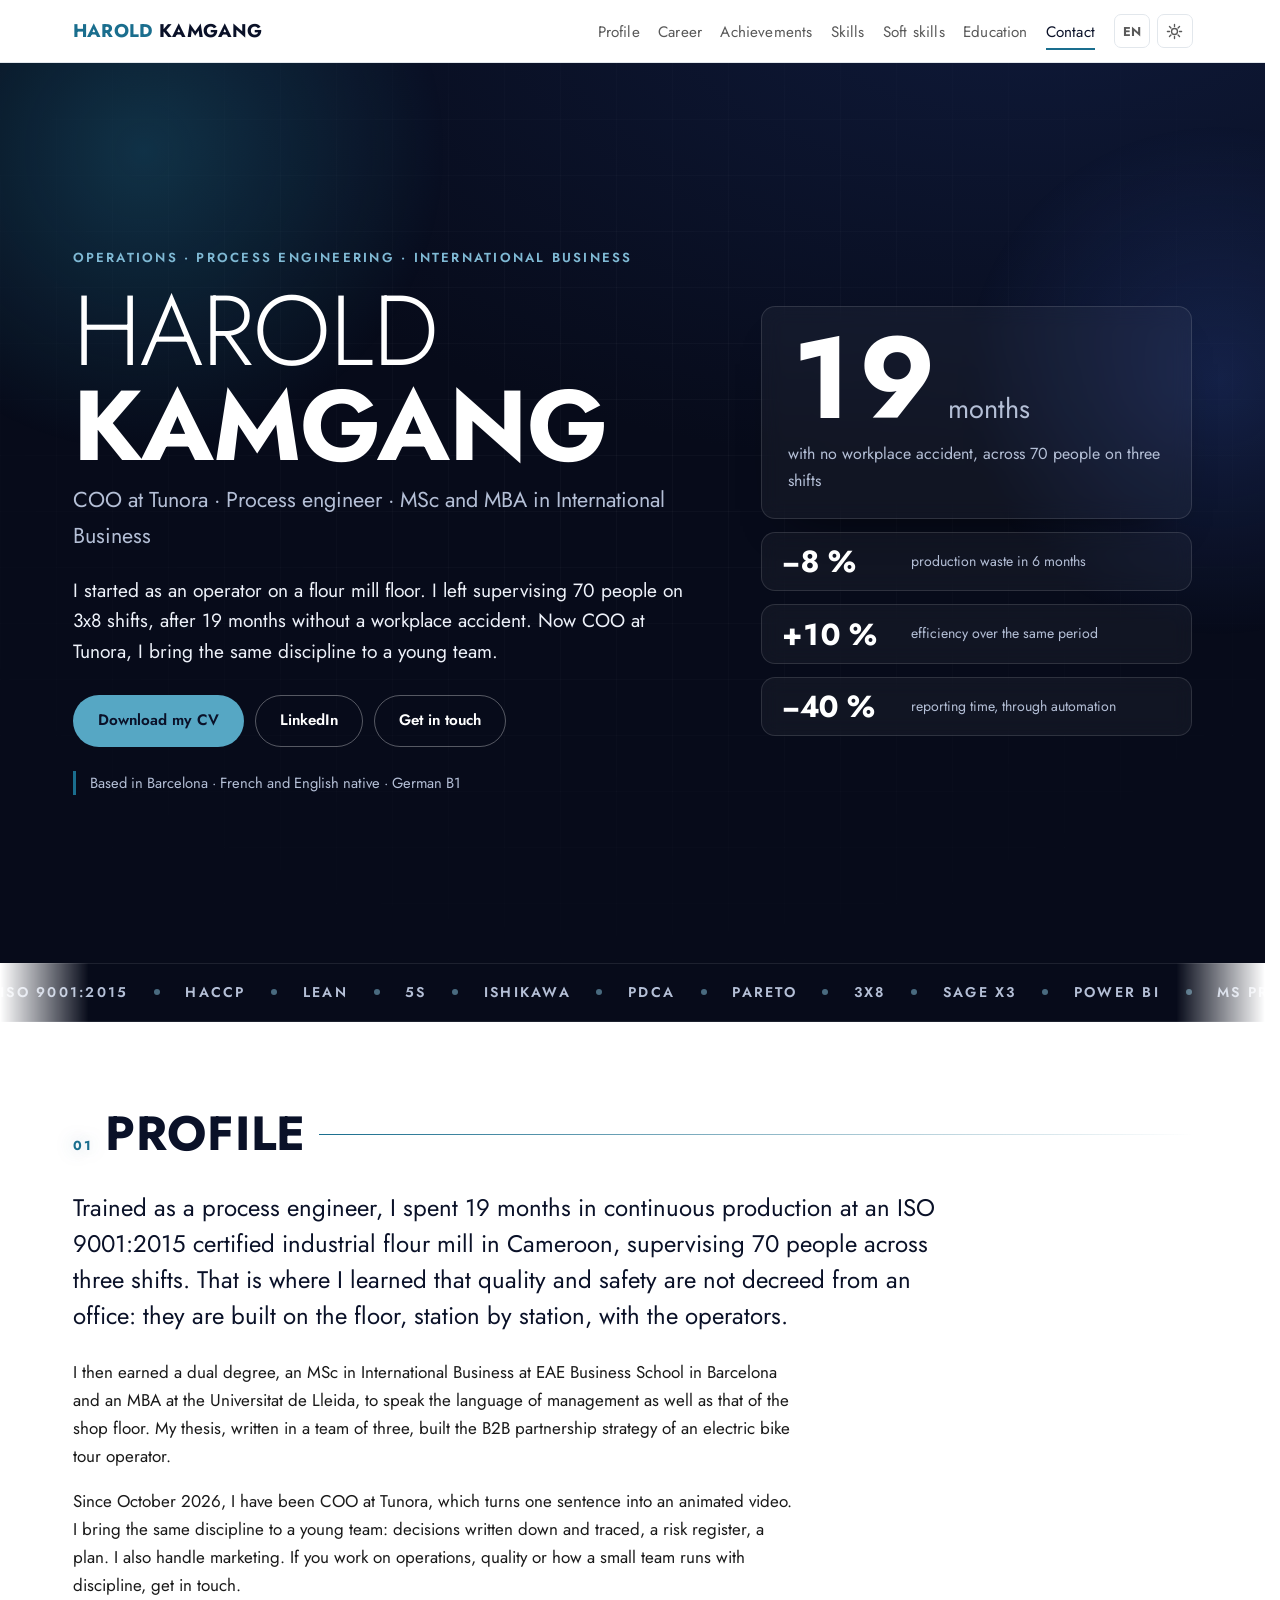
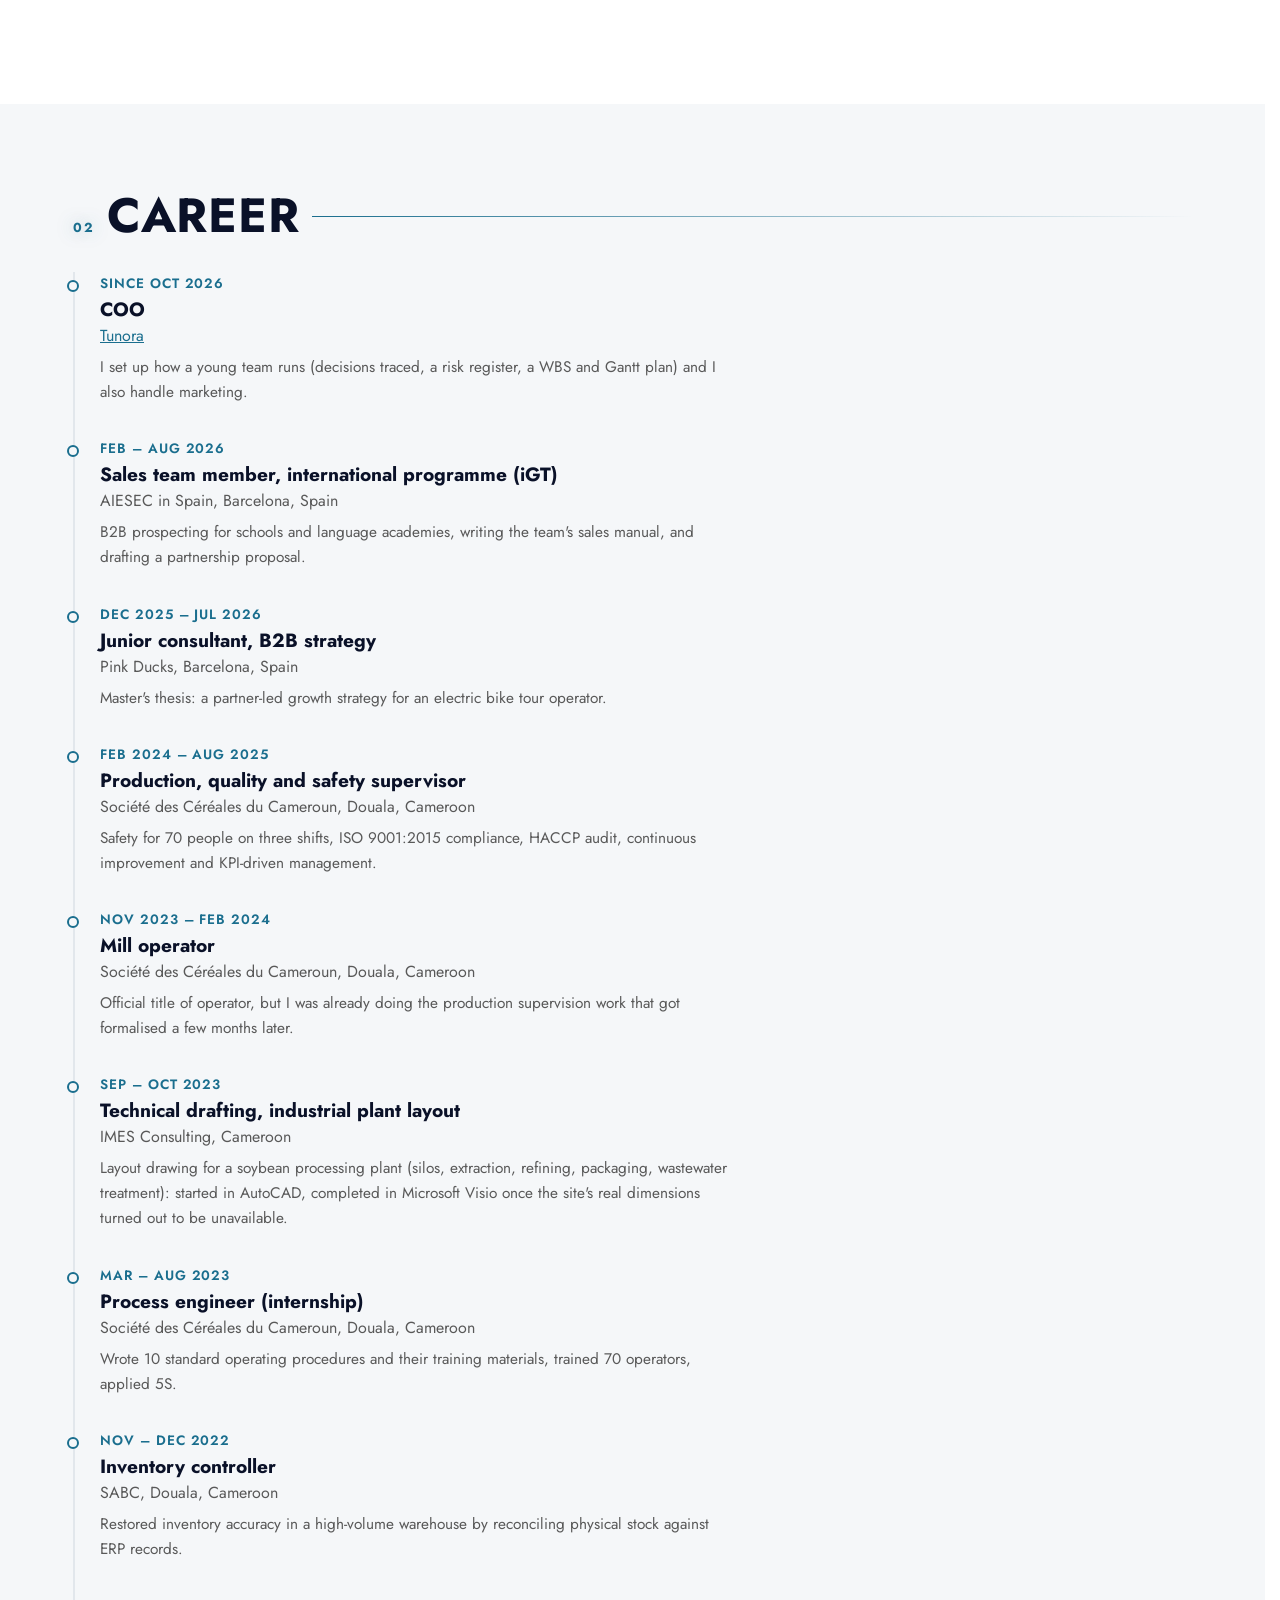
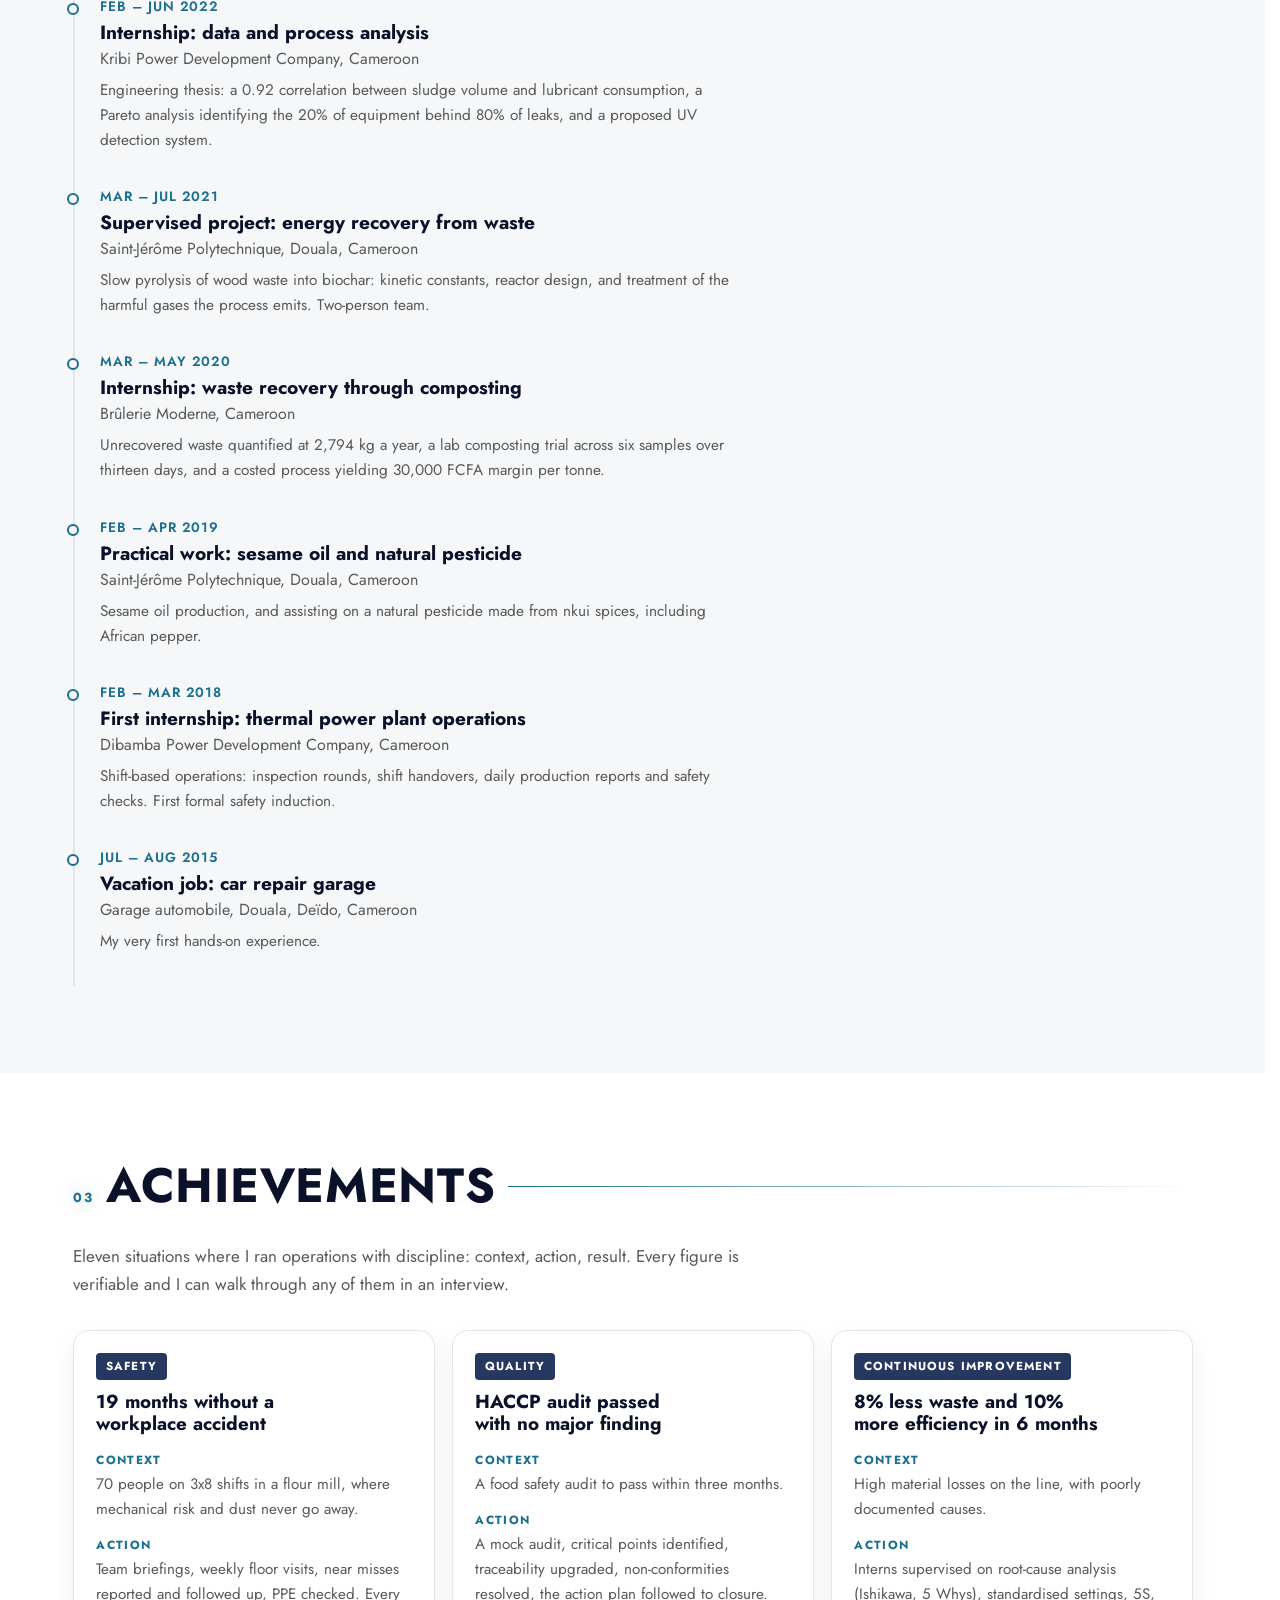
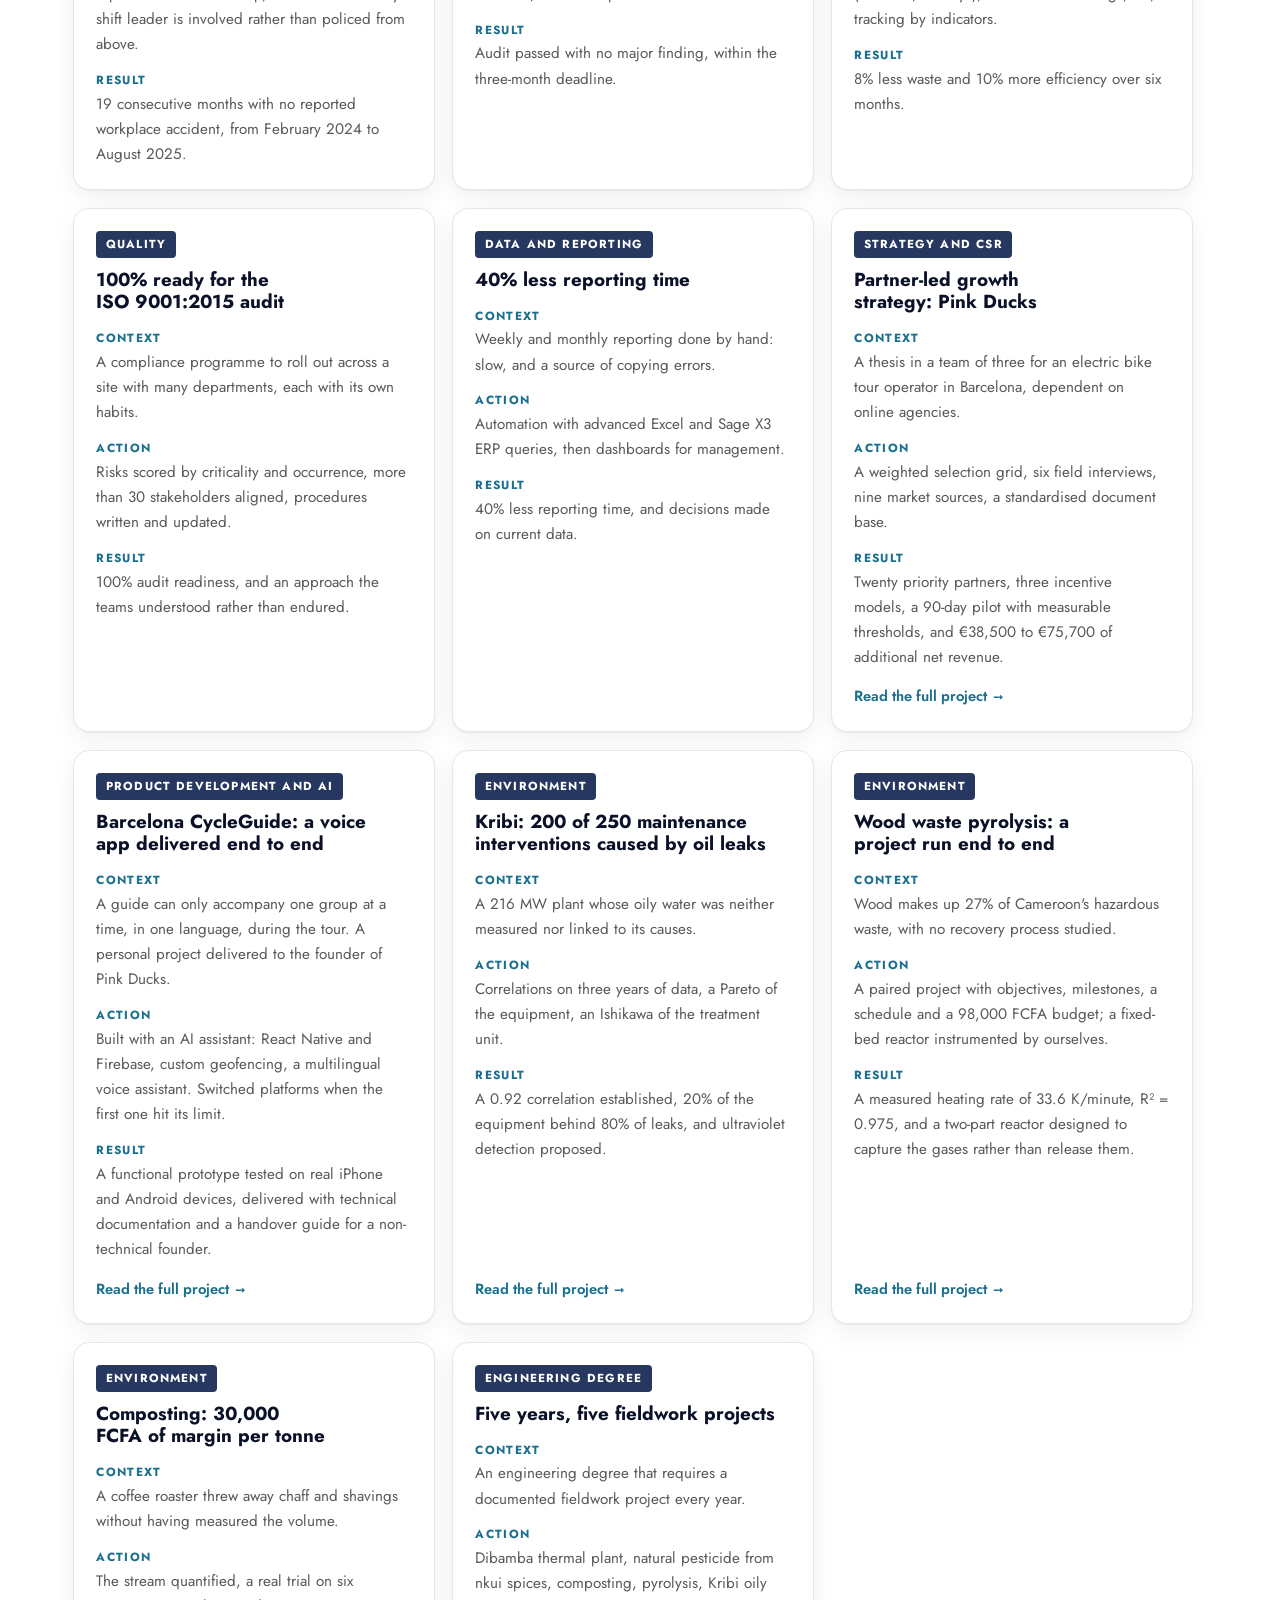
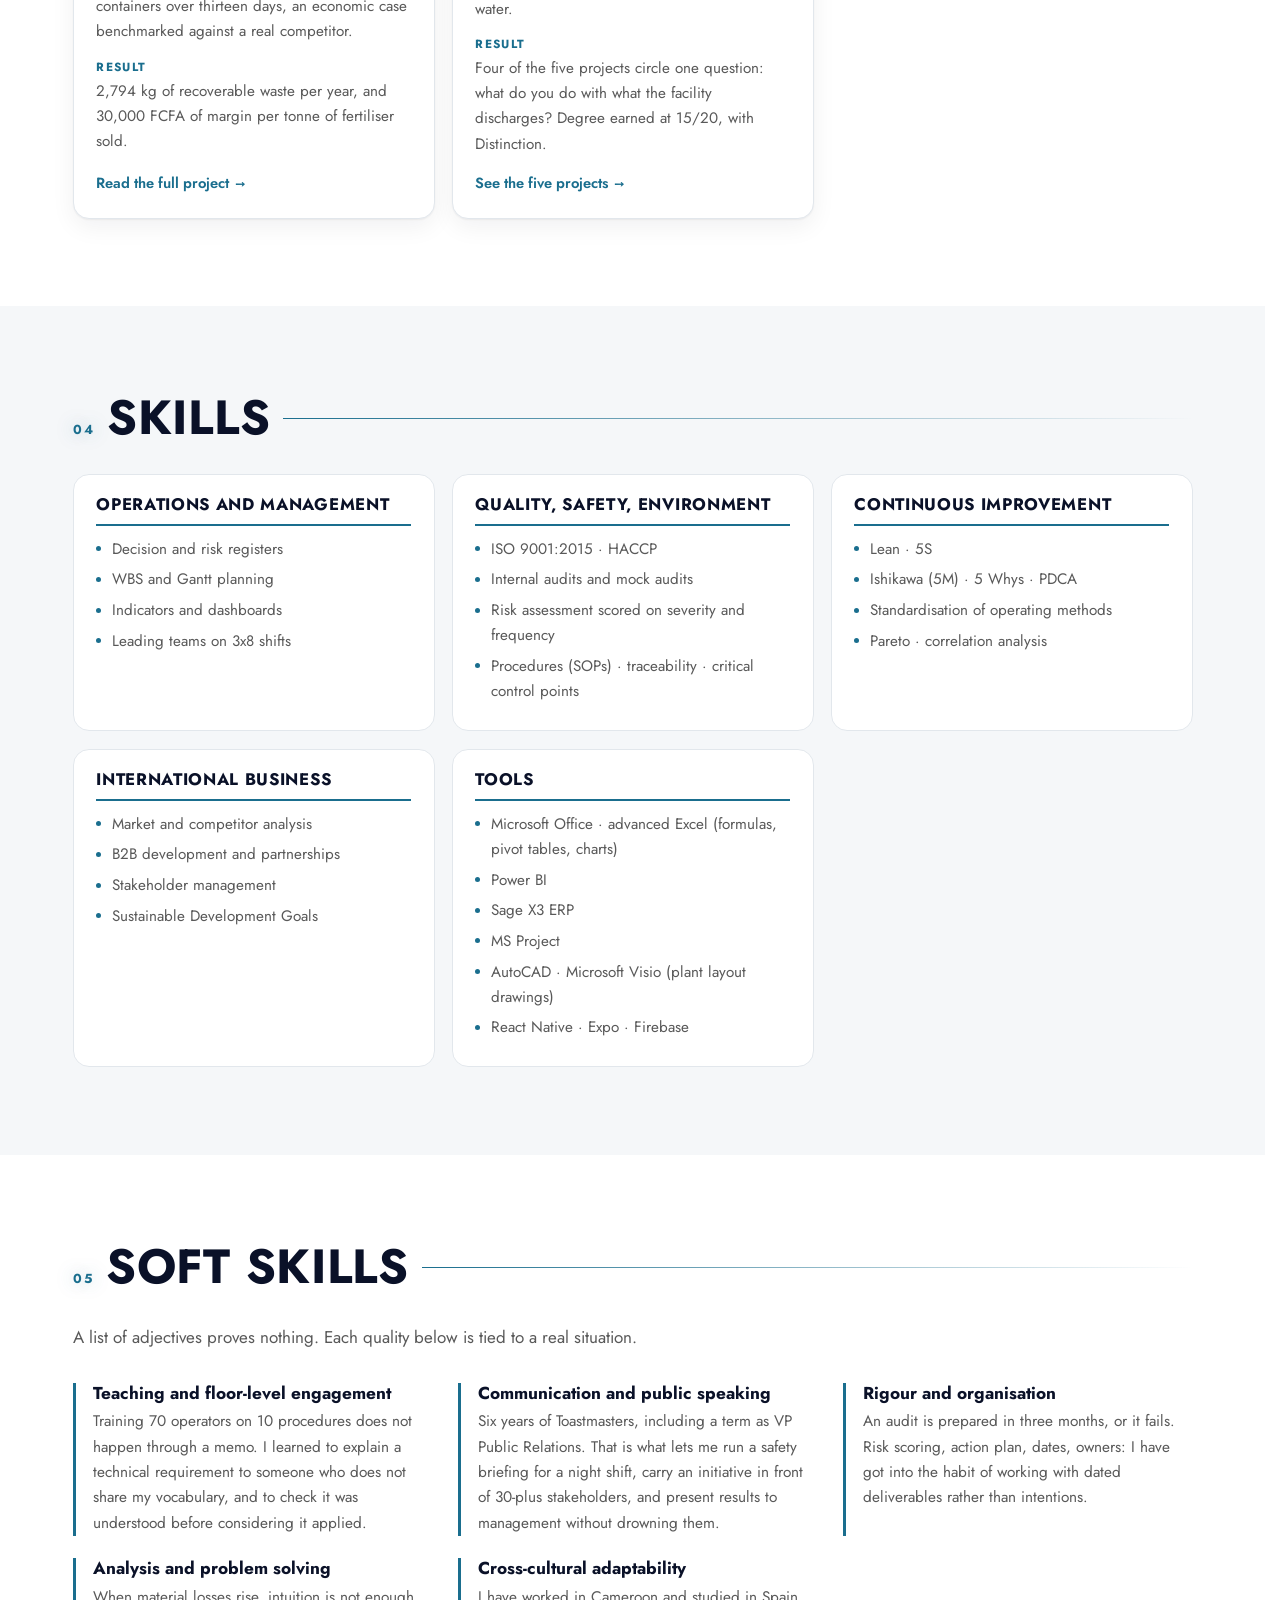
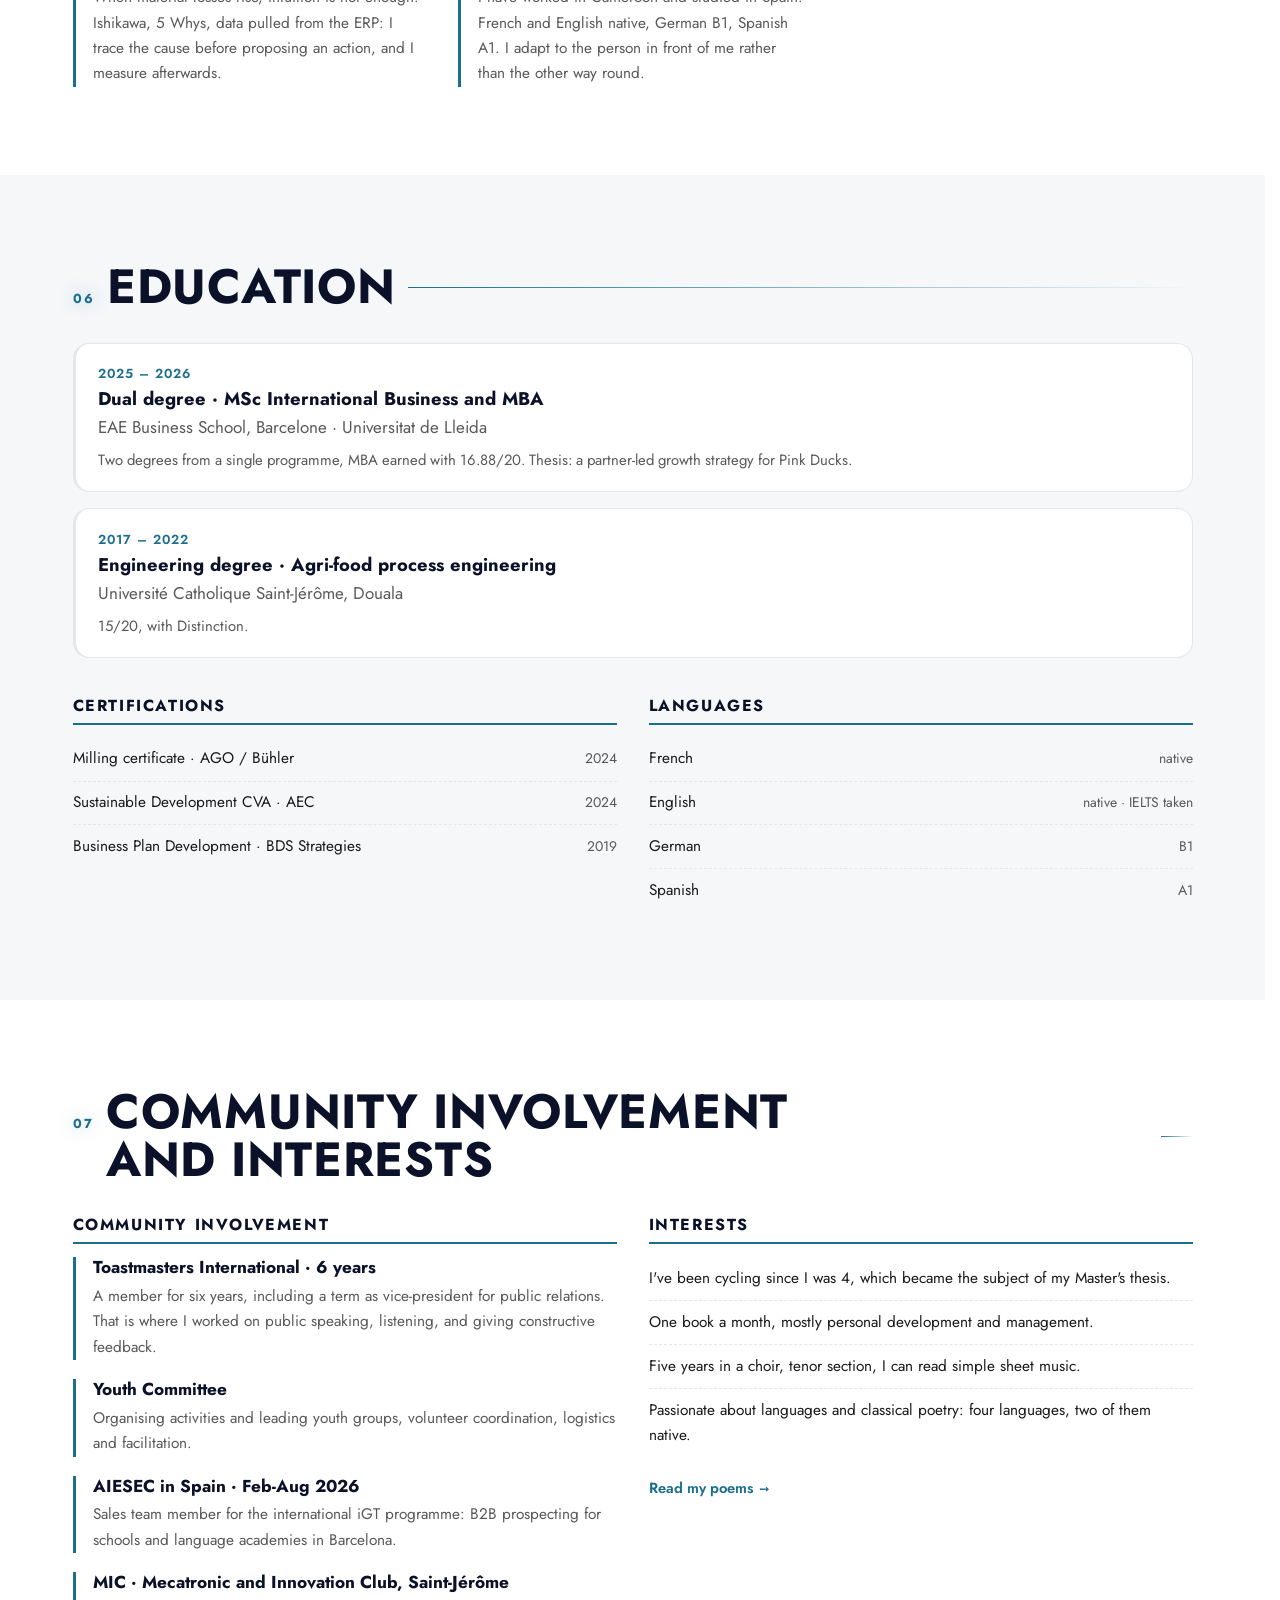
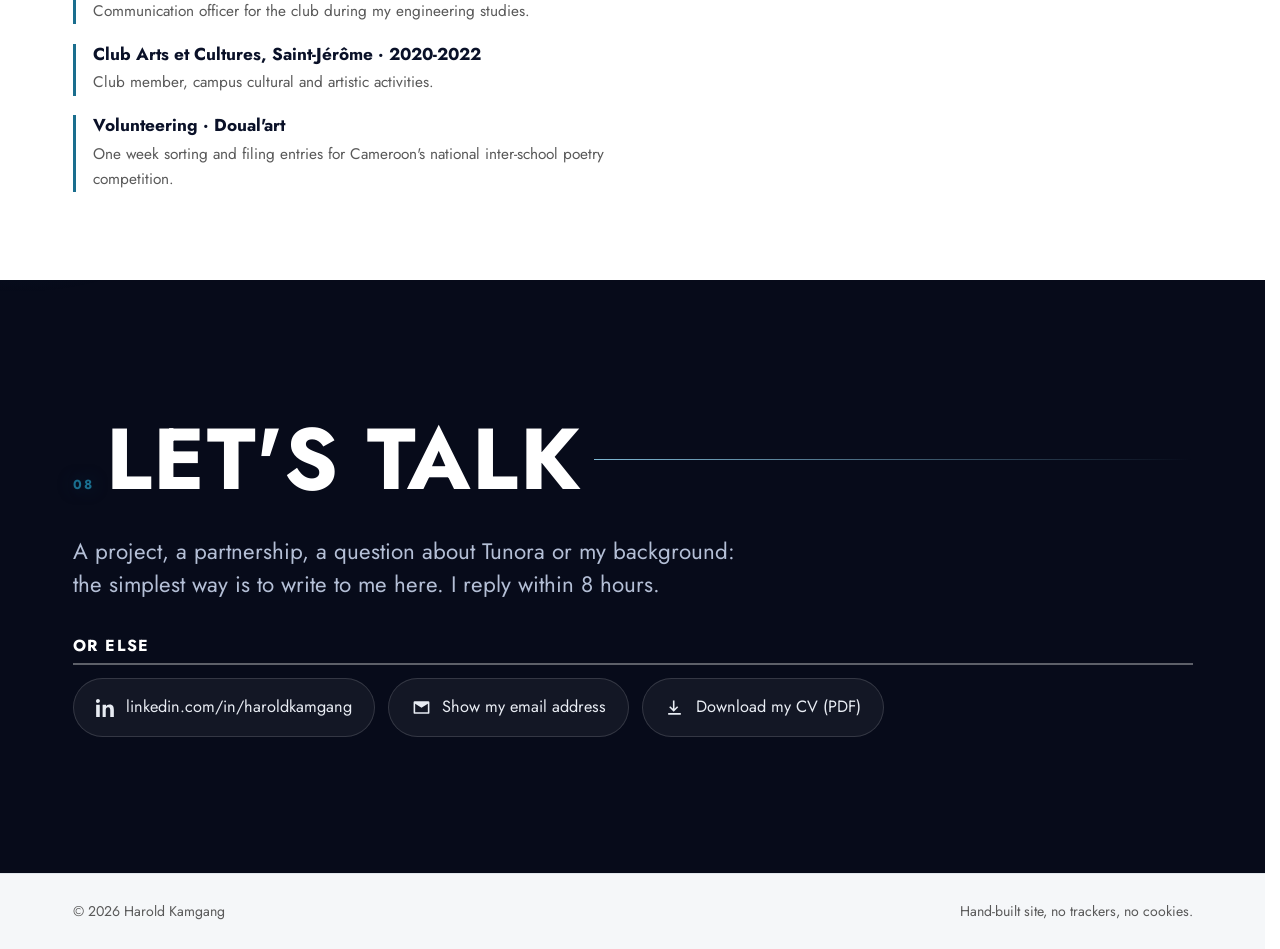
==== commit 0b5b8a90: "Project pages in the operations direction, 10 report figures added, image viewer that never traps th" ====
--- a/index.html
+++ b/index.html
@@ -1,31 +1,31 @@
 <!DOCTYPE html>
-<html lang="fr" data-theme="auto">
+<html lang="fr" data-title-fr="Harold Kamgang · COO chez Tunora, ingénieur procédés" data-desc-fr="COO chez Tunora, ingénieur procédés, double diplôme MSc International Business et MBA. 19 mois sans accident du travail sur un site industriel de 70 personnes, 8 % de pertes en moins en 6 mois." data-theme="auto">
 <head>
 <meta charset="utf-8">
 <meta name="viewport" content="width=device-width, initial-scale=1, viewport-fit=cover">
-<title>Harold Kamgang · COO chez Tunora, ingénieur procédés</title>
-<meta name="description" content="COO chez Tunora, ingénieur procédés, double diplôme MSc International Business et MBA. 19 mois sans accident du travail sur un site industriel de 70 personnes, 8 % de pertes en moins en 6 mois.">
+<title>Harold Kamgang · COO at Tunora, process engineer</title>
+<meta name="description" content="COO at Tunora, process engineer, dual degree MSc in International Business and MBA. 19 months without a workplace accident on a 70-person industrial site, 8% fewer losses in 6 months.">
 <link rel="canonical" href="https://kamgangharold-ui.github.io/">
 <meta name="author" content="Harold Kamgang">
 <meta name="theme-color" media="(prefers-color-scheme: light)" content="#FFFFFF">
 <meta name="theme-color" media="(prefers-color-scheme: dark)" content="#0A1128">
 
 <meta property="og:type" content="profile">
-<meta property="og:title" content="Harold Kamgang · COO chez Tunora, ingénieur procédés">
-<meta property="og:description" content="Opérations, procédés, business international. 19 mois sans accident du travail sur un site de 70 personnes.">
+<meta property="og:title" content="Harold Kamgang · COO at Tunora, process engineer">
+<meta property="og:description" content="Operations, process engineering, international business. 19 months without a workplace accident on a 70-person site.">
 <meta property="og:url" content="https://kamgangharold-ui.github.io/">
-<meta property="og:locale" content="fr_FR">
-<meta property="og:locale:alternate" content="en_GB">
+<meta property="og:locale" content="en_GB">
+<meta property="og:locale:alternate" content="fr_FR">
 <meta property="og:locale:alternate" content="es_ES">
 <meta property="og:locale:alternate" content="de_DE">
-<meta property="og:image" content="https://kamgangharold-ui.github.io/assets/img/og.png">
+<meta property="og:image" content="https://kamgangharold-ui.github.io/assets/img/og.png?v=20261106">
 <meta property="og:image:width" content="1200">
 <meta property="og:image:height" content="630">
-<meta property="og:image:alt" content="Harold Kamgang · COO chez Tunora, ingénieur procédés. 19 mois sans accident du travail, 8 % de pertes en moins, 40 % de temps de reporting en moins.">
+<meta property="og:image:alt" content="Harold Kamgang, COO at Tunora, process engineer. 19 months without a workplace accident, 8% less waste, 40% less reporting time.">
 <meta name="twitter:card" content="summary_large_image">
-<meta name="twitter:title" content="Harold Kamgang · COO chez Tunora, ingénieur procédés">
-<meta name="twitter:description" content="Opérations, procédés, business international. 19 mois sans accident du travail sur un site de 70 personnes.">
-<meta name="twitter:image" content="https://kamgangharold-ui.github.io/assets/img/og.png">
+<meta name="twitter:title" content="Harold Kamgang · COO at Tunora, process engineer">
+<meta name="twitter:description" content="Operations, process engineering, international business. 19 months without a workplace accident on a 70-person site.">
+<meta name="twitter:image" content="https://kamgangharold-ui.github.io/assets/img/og.png?v=20261106">
 
 <link rel="alternate" hreflang="fr" href="https://kamgangharold-ui.github.io/">
 <link rel="alternate" hreflang="en" href="https://kamgangharold-ui.github.io/?lang=en">
@@ -48,7 +48,7 @@
   "url": "https://kamgangharold-ui.github.io/",
   "jobTitle": "COO",
   "worksFor": { "@type": "Organization", "name": "Tunora", "url": "https://tunora.app/" },
-  "description": "COO chez Tunora, ingénieur procédés, double diplôme MSc International Business et MBA.",
+  "description": "COO at Tunora, process engineer, dual degree MSc International Business and MBA.",
   "knowsLanguage": ["fr", "en", "de", "es"],
   "sameAs": ["https://www.linkedin.com/in/haroldkamgang"],
   "alumniOf": [
@@ -56,7 +56,7 @@
     { "@type": "CollegeOrUniversity", "name": "Universitat de Lleida" },
     { "@type": "CollegeOrUniversity", "name": "Université Catholique Saint-Jérôme" }
   ],
-  "knowsAbout": ["ISO 9001:2015", "HACCP", "Évaluation des risques", "Amélioration continue", "Lean 5S", "Power BI", "Gestion des opérations", "Business international"]
+  "knowsAbout": ["ISO 9001:2015", "HACCP", "Risk assessment", "Continuous improvement", "Lean 5S", "Power BI", "Operations management", "International business"]
 }
 </script>
 </head>
@@ -247,15 +247,15 @@
 <section class="sec" id="projects">
   <div class="wrap">
     <h2 class="sec__t"><span class="sec__n">03</span><span data-i18n="proj.h">Réalisations</span></h2>
-    <p class="sec__lead" data-i18n="proj.lead">Onze situations concrètes, décrites en contexte, action et résultat. Tous les chiffres sont vérifiables et je peux les détailler en entretien.</p>
+    <p class="sec__lead" data-i18n="proj.lead">Onze situations où j'ai fait tourner des opérations avec discipline : contexte, action, résultat. Chaque chiffre est vérifiable et je peux le détailler en entretien.</p>
 
     <div class="cards">
       <article class="card">
         <p class="card__tag card__tag--s" data-i18n="tag.security">Sécurité</p>
         <h3 class="card__t" data-i18n="proj.1.t">19 mois sans accident du travail</h3>
         <dl class="car">
-          <dt data-i18n="lbl.ctx">Contexte</dt><dd data-i18n="proj.1.c">Site de production continue, 70 personnes réparties en 3x8, dans un secteur minotier où les risques mécaniques et l'empoussièrement sont permanents.</dd>
-          <dt data-i18n="lbl.act">Action</dt><dd data-i18n="proj.1.a">Sensibilisation systématique des équipes, visites terrain hebdomadaires, remontée et traitement des presqu'accidents, contrôle du port des EPI, et implication de chaque chef de poste dans la démarche plutôt qu'un contrôle descendant.</dd>
+          <dt data-i18n="lbl.ctx">Contexte</dt><dd data-i18n="proj.1.c">70 personnes en 3x8 dans une minoterie, où le risque mécanique et la poussière sont permanents.</dd>
+          <dt data-i18n="lbl.act">Action</dt><dd data-i18n="proj.1.a">Briefings d'équipe, visites terrain chaque semaine, presqu'accidents remontés et traités, port des EPI contrôlé. Chaque chef de poste est impliqué au lieu d'être surveillé d'en haut.</dd>
           <dt data-i18n="lbl.res">Résultat</dt><dd data-i18n="proj.1.r">19 mois consécutifs sans accident du travail déclaré, de février 2024 à août 2025.</dd>
         </dl>
       </article>
@@ -264,8 +264,8 @@
         <p class="card__tag card__tag--q" data-i18n="tag.quality">Qualité</p>
         <h3 class="card__t" data-i18n="proj.2.t">Audit HACCP validé sans écart majeur</h3>
         <dl class="car">
-          <dt data-i18n="lbl.ctx">Contexte</dt><dd data-i18n="proj.2.c">Le site devait passer son audit de sécurité alimentaire dans un délai contraint de trois mois.</dd>
-          <dt data-i18n="lbl.act">Action</dt><dd data-i18n="proj.2.a">Audit blanc préalable, identification des points critiques, mise à niveau de la traçabilité, traitement des non-conformités relevées et pilotage du plan d'actions jusqu'à clôture.</dd>
+          <dt data-i18n="lbl.ctx">Contexte</dt><dd data-i18n="proj.2.c">Un audit de sécurité alimentaire à passer en trois mois.</dd>
+          <dt data-i18n="lbl.act">Action</dt><dd data-i18n="proj.2.a">Audit blanc, points critiques identifiés, traçabilité mise à niveau, non-conformités traitées, plan d'actions suivi jusqu'à la clôture.</dd>
           <dt data-i18n="lbl.res">Résultat</dt><dd data-i18n="proj.2.r">Audit validé sans écart majeur, dans le délai de trois mois.</dd>
         </dl>
       </article>
@@ -274,19 +274,19 @@
         <p class="card__tag card__tag--i" data-i18n="tag.ci">Amélioration continue</p>
         <h3 class="card__t" data-i18n="proj.3.t">−8 % de pertes et +10 % d'efficacité en 6 mois</h3>
         <dl class="car">
-          <dt data-i18n="lbl.ctx">Contexte</dt><dd data-i18n="proj.3.c">Pertes matière élevées sur la ligne, avec des causes multiples et mal documentées.</dd>
-          <dt data-i18n="lbl.act">Action</dt><dd data-i18n="proj.3.a">Encadrement de stagiaires sur l'analyse des causes racines (diagrammes Ishikawa et 5 Pourquoi), standardisation des réglages, application du 5S et suivi par indicateurs.</dd>
-          <dt data-i18n="lbl.res">Résultat</dt><dd data-i18n="proj.3.r">8 % de pertes en moins et 10 % d'efficacité en plus sur six mois.</dd>
+          <dt data-i18n="lbl.ctx">Contexte</dt><dd data-i18n="proj.3.c">Des pertes matière élevées sur la ligne, aux causes mal documentées.</dd>
+          <dt data-i18n="lbl.act">Action</dt><dd data-i18n="proj.3.a">Stagiaires encadrés sur l'analyse des causes racines (Ishikawa, 5 Pourquoi), réglages standardisés, 5S, suivi par indicateurs.</dd>
+          <dt data-i18n="lbl.res">Résultat</dt><dd data-i18n="proj.3.r">8 % de pertes en moins et 10 % d'efficacité en plus en six mois.</dd>
         </dl>
       </article>
 
       <article class="card">
         <p class="card__tag card__tag--q" data-i18n="tag.quality">Qualité</p>
-        <h3 class="card__t" data-i18n="proj.4.t">Conformité ISO 9001:2015 · 100 % de préparation à l'audit</h3>
-        <dl class="car">
-          <dt data-i18n="lbl.ctx">Contexte</dt><dd data-i18n="proj.4.c">Déploiement du programme de conformité ISO 9001:2015 sur un site aux services multiples, chacun avec ses habitudes.</dd>
-          <dt data-i18n="lbl.act">Action</dt><dd data-i18n="proj.4.a">Évaluation des risques cotée en criticité et en occurrence, alignement de plus de 30 parties prenantes, rédaction et mise à jour des procédures.</dd>
-          <dt data-i18n="lbl.res">Résultat</dt><dd data-i18n="proj.4.r">100 % de préparation à l'audit, et une démarche qualité comprise par les équipes plutôt que subie.</dd>
+        <h3 class="card__t" data-i18n="proj.4.t">Prêt pour l'audit ISO 9001:2015 à 100 %</h3>
+        <dl class="car">
+          <dt data-i18n="lbl.ctx">Contexte</dt><dd data-i18n="proj.4.c">Un programme de conformité à déployer sur un site aux services multiples, chacun avec ses habitudes.</dd>
+          <dt data-i18n="lbl.act">Action</dt><dd data-i18n="proj.4.a">Risques cotés en criticité et occurrence, plus de 30 parties prenantes alignées, procédures écrites et mises à jour.</dd>
+          <dt data-i18n="lbl.res">Résultat</dt><dd data-i18n="proj.4.r">100 % de préparation à l'audit, et une démarche comprise par les équipes plutôt que subie.</dd>
         </dl>
       </article>
 
@@ -294,73 +294,73 @@
         <p class="card__tag card__tag--d" data-i18n="tag.data">Données et pilotage</p>
         <h3 class="card__t" data-i18n="proj.5.t">−40 % de temps de reporting</h3>
         <dl class="car">
-          <dt data-i18n="lbl.ctx">Contexte</dt><dd data-i18n="proj.5.c">Reporting hebdomadaire et mensuel produit à la main : chronophage, et source d'erreurs de recopie.</dd>
-          <dt data-i18n="lbl.act">Action</dt><dd data-i18n="proj.5.a">Automatisation du reporting (Excel avancé, requêtes sur l'ERP Sage X3), puis construction de tableaux de bord destinés à la direction.</dd>
-          <dt data-i18n="lbl.res">Résultat</dt><dd data-i18n="proj.5.r">40 % de temps de reporting en moins, et des décisions prises sur des données à jour plutôt que sur la semaine précédente.</dd>
+          <dt data-i18n="lbl.ctx">Contexte</dt><dd data-i18n="proj.5.c">Un reporting hebdomadaire et mensuel fait à la main : lent, et source d'erreurs de recopie.</dd>
+          <dt data-i18n="lbl.act">Action</dt><dd data-i18n="proj.5.a">Automatisation avec Excel avancé et des requêtes sur l'ERP Sage X3, puis des tableaux de bord pour la direction.</dd>
+          <dt data-i18n="lbl.res">Résultat</dt><dd data-i18n="proj.5.r">40 % de temps de reporting en moins, et des décisions prises sur des données à jour.</dd>
         </dl>
       </article>
 
       <article class="card">
         <p class="card__tag card__tag--r" data-i18n="tag.rse">Stratégie et RSE</p>
-        <h3 class="card__t" data-i18n="proj.6.t">Stratégie de croissance par partenariats · Pink Ducks</h3>
-        <dl class="car">
-          <dt data-i18n="lbl.ctx">Contexte</dt><dd data-i18n="proj.6.c">Mémoire de fin de Master, en équipe de trois, pour un opérateur de tours à vélo électrique à Barcelone dépendant des agences en ligne et de leurs commissions.</dd>
-          <dt data-i18n="lbl.act">Action</dt><dd data-i18n="proj.6.a">Grille de sélection multicritère des partenaires, six entretiens de terrain et neuf sources de marché, standardisation du référentiel documentaire commercial.</dd>
-          <dt data-i18n="lbl.res">Résultat</dt><dd data-i18n="proj.6.r">Liste des 20 partenaires prioritaires, trois modèles d'incitation et un pilote de 90 jours à seuils mesurables. Projection de 38 500 à 75 700 € de revenu net additionnel, aligné aux ODD 8, 11 et 17.</dd>
+        <h3 class="card__t" data-i18n="proj.6.t">Stratégie de croissance par partenariats : Pink Ducks</h3>
+        <dl class="car">
+          <dt data-i18n="lbl.ctx">Contexte</dt><dd data-i18n="proj.6.c">Mémoire en équipe de trois pour un opérateur de tours à vélo électrique à Barcelone, dépendant des agences en ligne.</dd>
+          <dt data-i18n="lbl.act">Action</dt><dd data-i18n="proj.6.a">Grille de sélection pondérée, six entretiens de terrain, neuf sources de marché, base documentaire standardisée.</dd>
+          <dt data-i18n="lbl.res">Résultat</dt><dd data-i18n="proj.6.r">Vingt partenaires prioritaires, trois modèles d'incitation, un pilote de 90 jours à seuils mesurables, de 38 500 à 75 700 € de revenu net supplémentaire.</dd>
         </dl>
         <a class="card__more" href="projets/pink-ducks.html" data-i18n="proj.6.more">Lire le détail du projet →</a>
       </article>
 
       <article class="card">
         <p class="card__tag card__tag--r" data-i18n="tag.dev">Développement produit et IA</p>
-        <h3 class="card__t" data-i18n="proj.9.t">Barcelona CycleGuide · application mobile vocale</h3>
-        <dl class="car">
-          <dt data-i18n="lbl.ctx">Contexte</dt><dd data-i18n="proj.9.c">Un guide à vélo ne peut accompagner qu'un groupe à la fois, dans une seule langue, et seulement pendant le tour. Projet personnel livré au fondateur de Pink Ducks.</dd>
-          <dt data-i18n="lbl.act">Action</dt><dd data-i18n="proj.9.a">Conception et développement assistés par IA : React Native et Firebase, moteur de géorepérage sur mesure, assistant IA vocal multilingue, navigation virage par virage.</dd>
-          <dt data-i18n="lbl.res">Résultat</dt><dd data-i18n="proj.9.r">Prototype fonctionnel testé sur iPhone et Android réels, livré avec sa documentation technique et son guide de reprise. L'application avertit des zones interdites avant l'infraction : de la prévention, au sens littéral.</dd>
+        <h3 class="card__t" data-i18n="proj.9.t">Barcelona CycleGuide : une application vocale livrée de bout en bout</h3>
+        <dl class="car">
+          <dt data-i18n="lbl.ctx">Contexte</dt><dd data-i18n="proj.9.c">Un guide ne peut accompagner qu'un groupe à la fois, dans une seule langue, pendant le tour. Projet personnel livré au fondateur de Pink Ducks.</dd>
+          <dt data-i18n="lbl.act">Action</dt><dd data-i18n="proj.9.a">Conçue avec un assistant IA : React Native et Firebase, géofencing maison, assistant vocal multilingue. Changement de plateforme quand la première a atteint sa limite.</dd>
+          <dt data-i18n="lbl.res">Résultat</dt><dd data-i18n="proj.9.r">Prototype fonctionnel testé sur de vrais iPhone et Android, livré avec sa documentation technique et un guide de reprise pour un fondateur non technique.</dd>
         </dl>
         <a class="card__more" href="projets/barcelona-cycleguide.html" data-i18n="proj.9.more">Lire le détail du projet →</a>
       </article>
       <article class="card">
         <p class="card__tag card__tag--e" data-i18n="tag.env">Environnement</p>
-        <h3 class="card__t" data-i18n="proj.7.t">Réduction des rejets d'eaux huileuses · Kribi Power</h3>
-        <dl class="car">
-          <dt data-i18n="lbl.ctx">Contexte</dt><dd data-i18n="proj.7.c">Une centrale électrique produisait des eaux huileuses dont le volume n'était ni mesuré ni modélisé.</dd>
-          <dt data-i18n="lbl.act">Action</dt><dd data-i18n="proj.7.a">Corrélation entre heures moteur et consommation de lubrifiant pour modéliser la production de rejets, puis proposition d'une détection par capteurs.</dd>
-          <dt data-i18n="lbl.res">Résultat</dt><dd data-i18n="proj.7.r">Corrélation de 0,92 établie, 20 % des équipements identifiés comme responsables de 80 % des fuites, et un système de détection UV proposé. En 2021, 200 des 250 maintenances en salle machine étaient dues aux fuites d'huile.</dd>
+        <h3 class="card__t" data-i18n="proj.7.t">Kribi : 200 maintenances sur 250 dues aux fuites d'huile</h3>
+        <dl class="car">
+          <dt data-i18n="lbl.ctx">Contexte</dt><dd data-i18n="proj.7.c">Une centrale de 216 MW dont les eaux huileuses n'étaient ni mesurées ni reliées à leurs causes.</dd>
+          <dt data-i18n="lbl.act">Action</dt><dd data-i18n="proj.7.a">Corrélations sur trois ans de données, Pareto des équipements, Ishikawa de l'unité de traitement.</dd>
+          <dt data-i18n="lbl.res">Résultat</dt><dd data-i18n="proj.7.r">Corrélation de 0,92 établie, 20 % des équipements à l'origine de 80 % des fuites, détection par ultraviolets proposée.</dd>
         </dl>
         <a class="card__more" href="projets/kribi-eaux-huileuses.html" data-i18n="proj.6.more">Lire le détail du projet →</a>
       </article>
 
       <article class="card">
         <p class="card__tag card__tag--e" data-i18n="tag.env">Environnement</p>
-        <h3 class="card__t" data-i18n="proj.10.t">Valorisation des déchets de bois par pyrolyse · Saint-Jérôme Polytechnique</h3>
-        <dl class="car">
-          <dt data-i18n="lbl.ctx">Contexte</dt><dd data-i18n="proj.10.c">Les déchets de bois représentent 27 % du gisement de déchets dangereux au Cameroun, sans procédé de valorisation étudié.</dd>
-          <dt data-i18n="lbl.act">Action</dt><dd data-i18n="proj.10.a">Modélisation cinétique de la pyrolyse par deux méthodes de référence (Kissinger-Akahira-Sunose, Miura-Maki), réacteur à lit fixe instrumenté par capteurs Arduino, construit en binôme.</dd>
-          <dt data-i18n="lbl.res">Résultat</dt><dd data-i18n="proj.10.r">Vitesse de chauffe de 33,6 K/minute mesurée, régression R² = 0,975, géométrie de réacteur en deux parties conçue pour capturer les gaz de pyrolyse plutôt que les rejeter.</dd>
+        <h3 class="card__t" data-i18n="proj.10.t">Pyrolyse de déchets de bois : un projet mené de bout en bout</h3>
+        <dl class="car">
+          <dt data-i18n="lbl.ctx">Contexte</dt><dd data-i18n="proj.10.c">Le bois fait 27 % des déchets dangereux du Cameroun, sans procédé de valorisation étudié.</dd>
+          <dt data-i18n="lbl.act">Action</dt><dd data-i18n="proj.10.a">Projet en binôme avec objectifs, jalons, calendrier et budget de 98 000 FCFA ; réacteur à lit fixe instrumenté par nos soins.</dd>
+          <dt data-i18n="lbl.res">Résultat</dt><dd data-i18n="proj.10.r">Vitesse de chauffe de 33,6 K/minute mesurée, R² = 0,975, réacteur en deux parties conçu pour capter les gaz plutôt que les rejeter.</dd>
         </dl>
         <a class="card__more" href="projets/pyrolyse-dechets-bois.html" data-i18n="proj.10.more">Lire le détail du projet →</a>
       </article>
 
       <article class="card">
         <p class="card__tag card__tag--e" data-i18n="tag.env">Environnement</p>
-        <h3 class="card__t" data-i18n="proj.11.t">Compostage des déchets d'une torréfaction de café · Brûlerie Moderne</h3>
-        <dl class="car">
-          <dt data-i18n="lbl.ctx">Contexte</dt><dd data-i18n="proj.11.c">Une torréfaction de café rejetait pellicules de café et copeaux de bois sans jamais en avoir chiffré le volume.</dd>
-          <dt data-i18n="lbl.act">Action</dt><dd data-i18n="proj.11.a">Quantification du gisement non valorisé, test de compostage réel sur six récipients avec suivi de température et de pH pendant treize jours, étude économique comparée à un concurrent réel.</dd>
-          <dt data-i18n="lbl.res">Résultat</dt><dd data-i18n="proj.11.r">2 794 kg de déchets valorisés par an, procédé artisanal chiffré à 30 000 FCFA de marge par tonne d'engrais vendue.</dd>
+        <h3 class="card__t" data-i18n="proj.11.t">Compostage : 30 000 FCFA de marge par tonne</h3>
+        <dl class="car">
+          <dt data-i18n="lbl.ctx">Contexte</dt><dd data-i18n="proj.11.c">Une torréfaction jetait pellicules et copeaux sans avoir chiffré le volume.</dd>
+          <dt data-i18n="lbl.act">Action</dt><dd data-i18n="proj.11.a">Gisement quantifié, essai réel sur six récipients pendant treize jours, étude économique comparée à un concurrent réel.</dd>
+          <dt data-i18n="lbl.res">Résultat</dt><dd data-i18n="proj.11.r">2 794 kg de déchets valorisables par an, et 30 000 FCFA de marge par tonne d'engrais vendue.</dd>
         </dl>
         <a class="card__more" href="projets/compostage-brulerie-moderne.html" data-i18n="proj.11.more">Lire le détail du projet →</a>
       </article>
 
       <article class="card">
         <p class="card__tag card__tag--e" data-i18n="tag.eng">Parcours d'ingénieur</p>
-        <h3 class="card__t" data-i18n="proj.8.t">Cinq ans, cinq travaux de terrain · Saint-Jérôme Polytechnique</h3>
-        <dl class="car">
-          <dt data-i18n="lbl.ctx">Contexte</dt><dd data-i18n="proj.8.c">Un cursus d'ingénieur génie des procédés qui impose un travail de terrain documenté chaque année, de la première à la cinquième.</dd>
-          <dt data-i18n="lbl.act">Action</dt><dd data-i18n="proj.8.a">Centrale thermique Dibamba, pesticide naturel à base d'épices de nkui, compostage des déchets d'une torréfaction, pyrolyse de déchets de bois, eaux huileuses de Kribi.</dd>
-          <dt data-i18n="lbl.res">Résultat</dt><dd data-i18n="proj.8.r">Quatre travaux sur cinq portent sur le même sujet sans que je l'aie planifié : transformer un déchet industriel en ressource, ou l'empêcher d'être produit. Diplôme obtenu à 15/20, mention Distinction.</dd>
+        <h3 class="card__t" data-i18n="proj.8.t">Cinq ans, cinq travaux de terrain</h3>
+        <dl class="car">
+          <dt data-i18n="lbl.ctx">Contexte</dt><dd data-i18n="proj.8.c">Un cursus d'ingénieur qui impose un travail de terrain documenté chaque année.</dd>
+          <dt data-i18n="lbl.act">Action</dt><dd data-i18n="proj.8.a">Centrale thermique de Dibamba, pesticide naturel à base de nkui, compostage, pyrolyse, eaux huileuses de Kribi.</dd>
+          <dt data-i18n="lbl.res">Résultat</dt><dd data-i18n="proj.8.r">Quatre travaux sur cinq tournent autour d'une même question : que fait-on de ce que l'installation rejette ? Diplôme obtenu à 15/20, mention Distinction.</dd>
         </dl>
         <a class="card__more" href="projets/parcours-academique.html" data-i18n="proj.8.more">Voir les cinq projets →</a>
       </article>
--- a/assets/css/design.css
+++ b/assets/css/design.css
@@ -282,6 +282,42 @@
 }
 @media print { .aurora, .ticker, .hero::after { display: none; } .hero { background: none; color: #000; } .hero h1, .hero--proj h1 { color: #000; } }
 
+/* ───────── Images des projets : paires et fenêtre d'agrandissement ───────── */
+.proj-pair { display: grid; grid-template-columns: repeat(auto-fit, minmax(240px, 1fr)); gap: 1.2rem; margin: 1.6rem 0; align-items: start; }
+.proj-pair figure { margin: 0; }
+.proj-pair img { display: block; width: 100%; height: auto; border-radius: 14px; border: 1px solid var(--line); background: var(--surface); }
+.proj-pair figcaption { margin-top: .6rem; font-size: .88rem; line-height: 1.45; color: var(--txt-2); }
+a[data-lightbox] { cursor: zoom-in; }
+.proj-fig img { background: #fff; display: block; width: auto; max-width: 100%; height: auto; }
+html { scrollbar-gutter: stable; }
+body.lb-open { overflow: hidden; }
+
+.lb {
+  position: fixed; inset: 0; width: 100%; height: 100%; max-width: none; max-height: none; margin: 0; padding: 0; border: 0;
+  background: rgba(5, 8, 20, .92); color: #fff; overflow: hidden;
+  display: none; align-items: center; justify-content: center;
+}
+.lb[open] { display: flex; }
+.lb::backdrop { background: rgba(5, 8, 20, .92); }
+.lb__fig { margin: 0; display: grid; justify-items: center; gap: .8rem; max-width: min(96vw, 1200px); max-height: 94vh; padding: 3.2rem 0 1rem; }
+.lb__img { max-width: 100%; max-height: calc(94vh - 8rem); width: auto; height: auto; object-fit: contain; background: #fff; border-radius: 10px; }
+.lb__cap { max-width: 70ch; text-align: center; font-size: .95rem; line-height: 1.45; color: var(--on-night-2); padding: 0 1rem; }
+.lb__x, .lb__nav {
+  position: absolute; display: grid; place-items: center; border: 1px solid rgba(255, 255, 255, .3);
+  background: rgba(15, 26, 58, .85); color: #fff; border-radius: 999px; cursor: pointer; font-size: 1.8rem; line-height: 1;
+  width: 2.8rem; height: 2.8rem;
+}
+.lb__x { top: max(.8rem, env(safe-area-inset-top)); right: max(.8rem, env(safe-area-inset-right)); }
+.lb__nav { top: 50%; transform: translateY(-50%); }
+.lb__prev { left: max(.6rem, env(safe-area-inset-left)); }
+.lb__next { right: max(.6rem, env(safe-area-inset-right)); }
+.lb__x:focus-visible, .lb__nav:focus-visible { outline: 3px solid #A9D3E6; outline-offset: 2px; }
+@media (hover: hover) and (pointer: fine) { .lb__x:hover, .lb__nav:hover { background: #1A6E8E; } }
+@media (prefers-reduced-motion: no-preference) {
+  .lb[open] .lb__img { animation: lbin .2s var(--ease-out) both; }
+  @keyframes lbin { from { opacity: 0; transform: scale(.97); } to { opacity: 1; transform: none; } }
+}
+
 /* ───────── Changement de langue : fondu enchaîné de la page ───────── */
 ::view-transition-old(root), ::view-transition-new(root) {
   animation-duration: .24s; animation-timing-function: cubic-bezier(.23, 1, .32, 1);
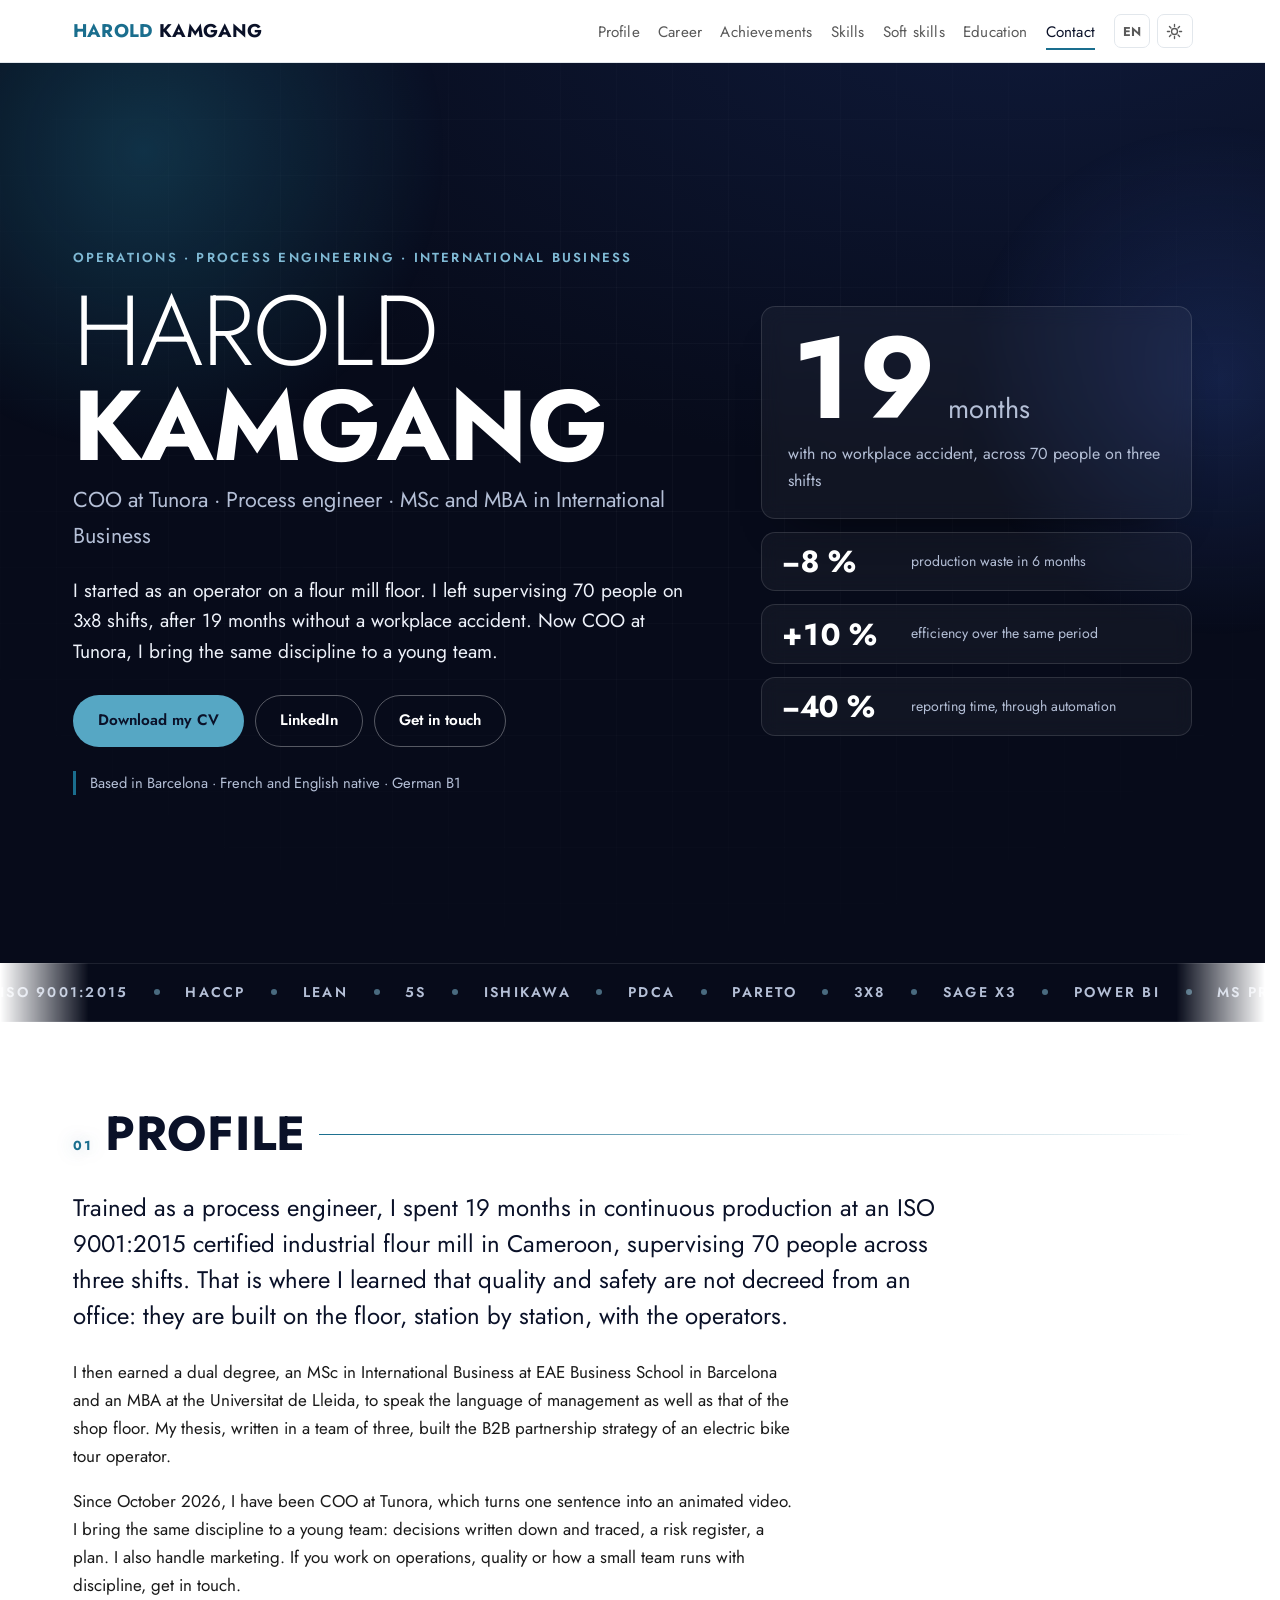
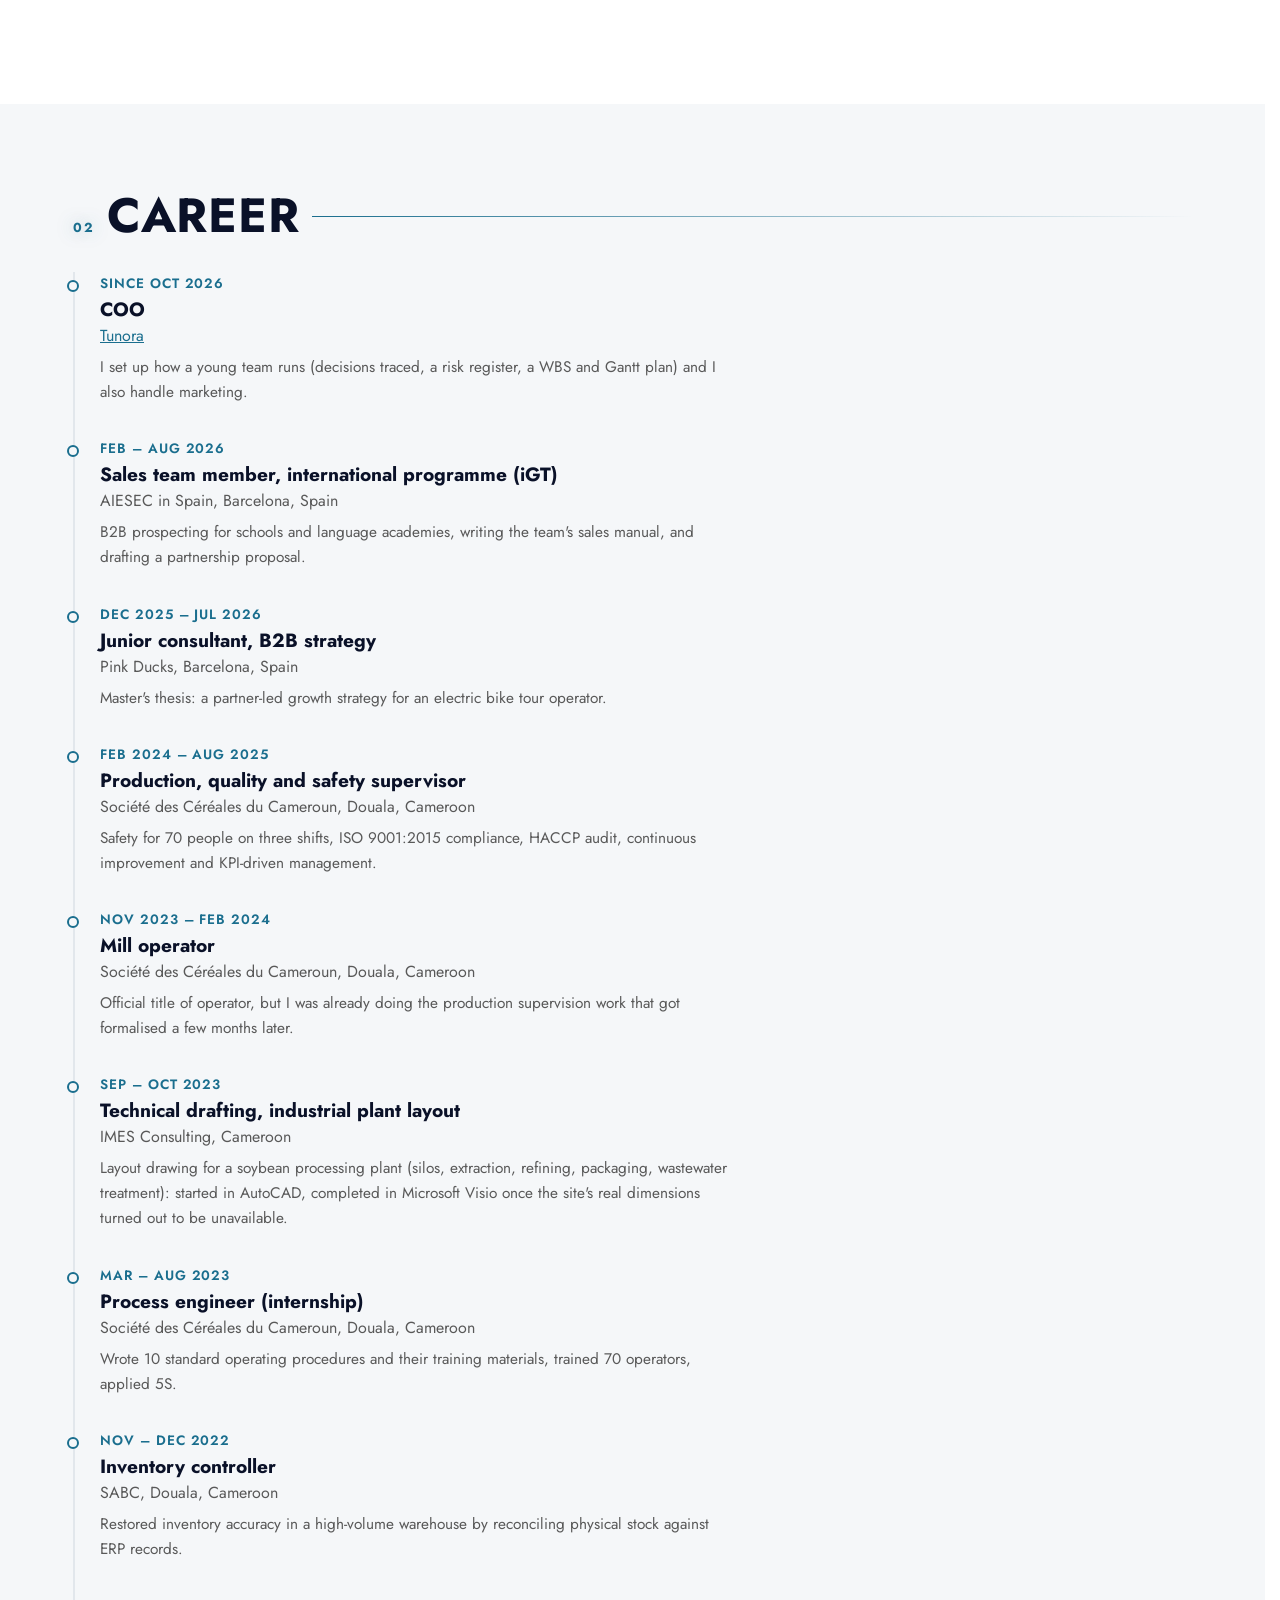
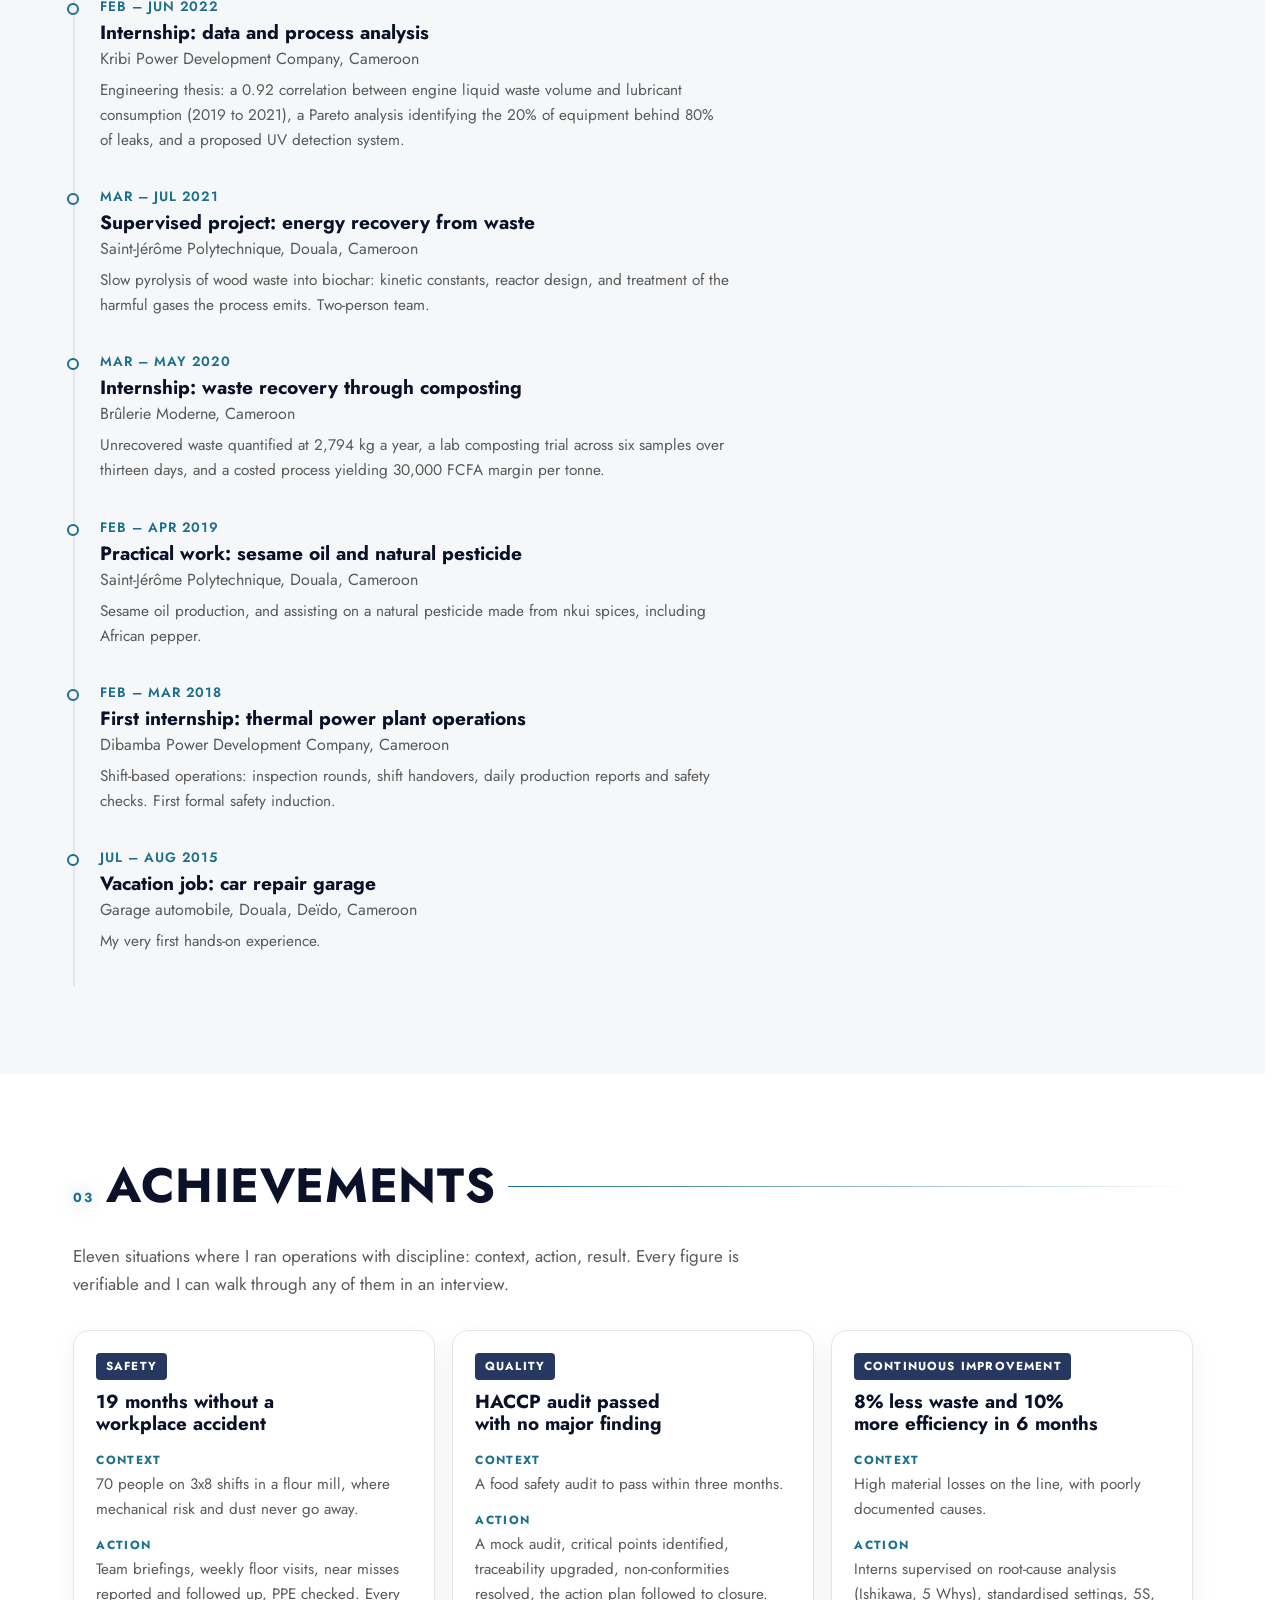
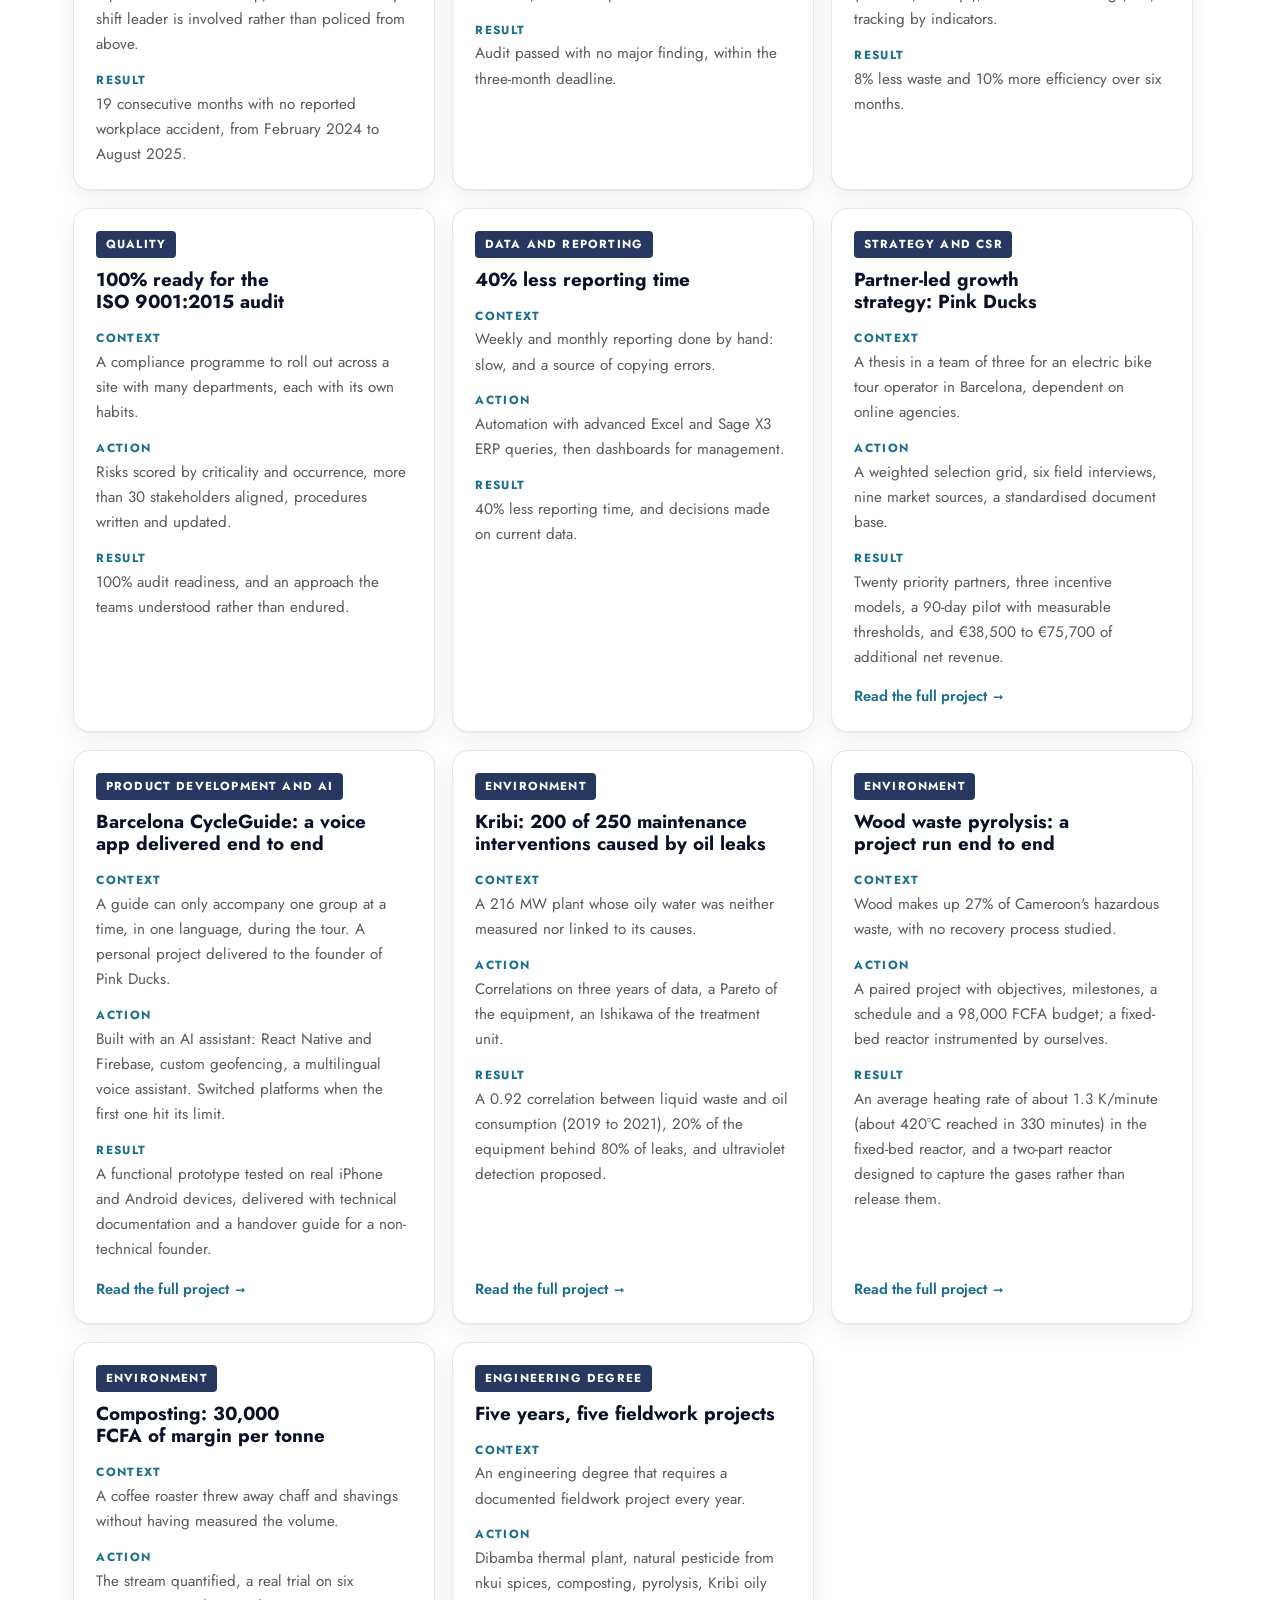
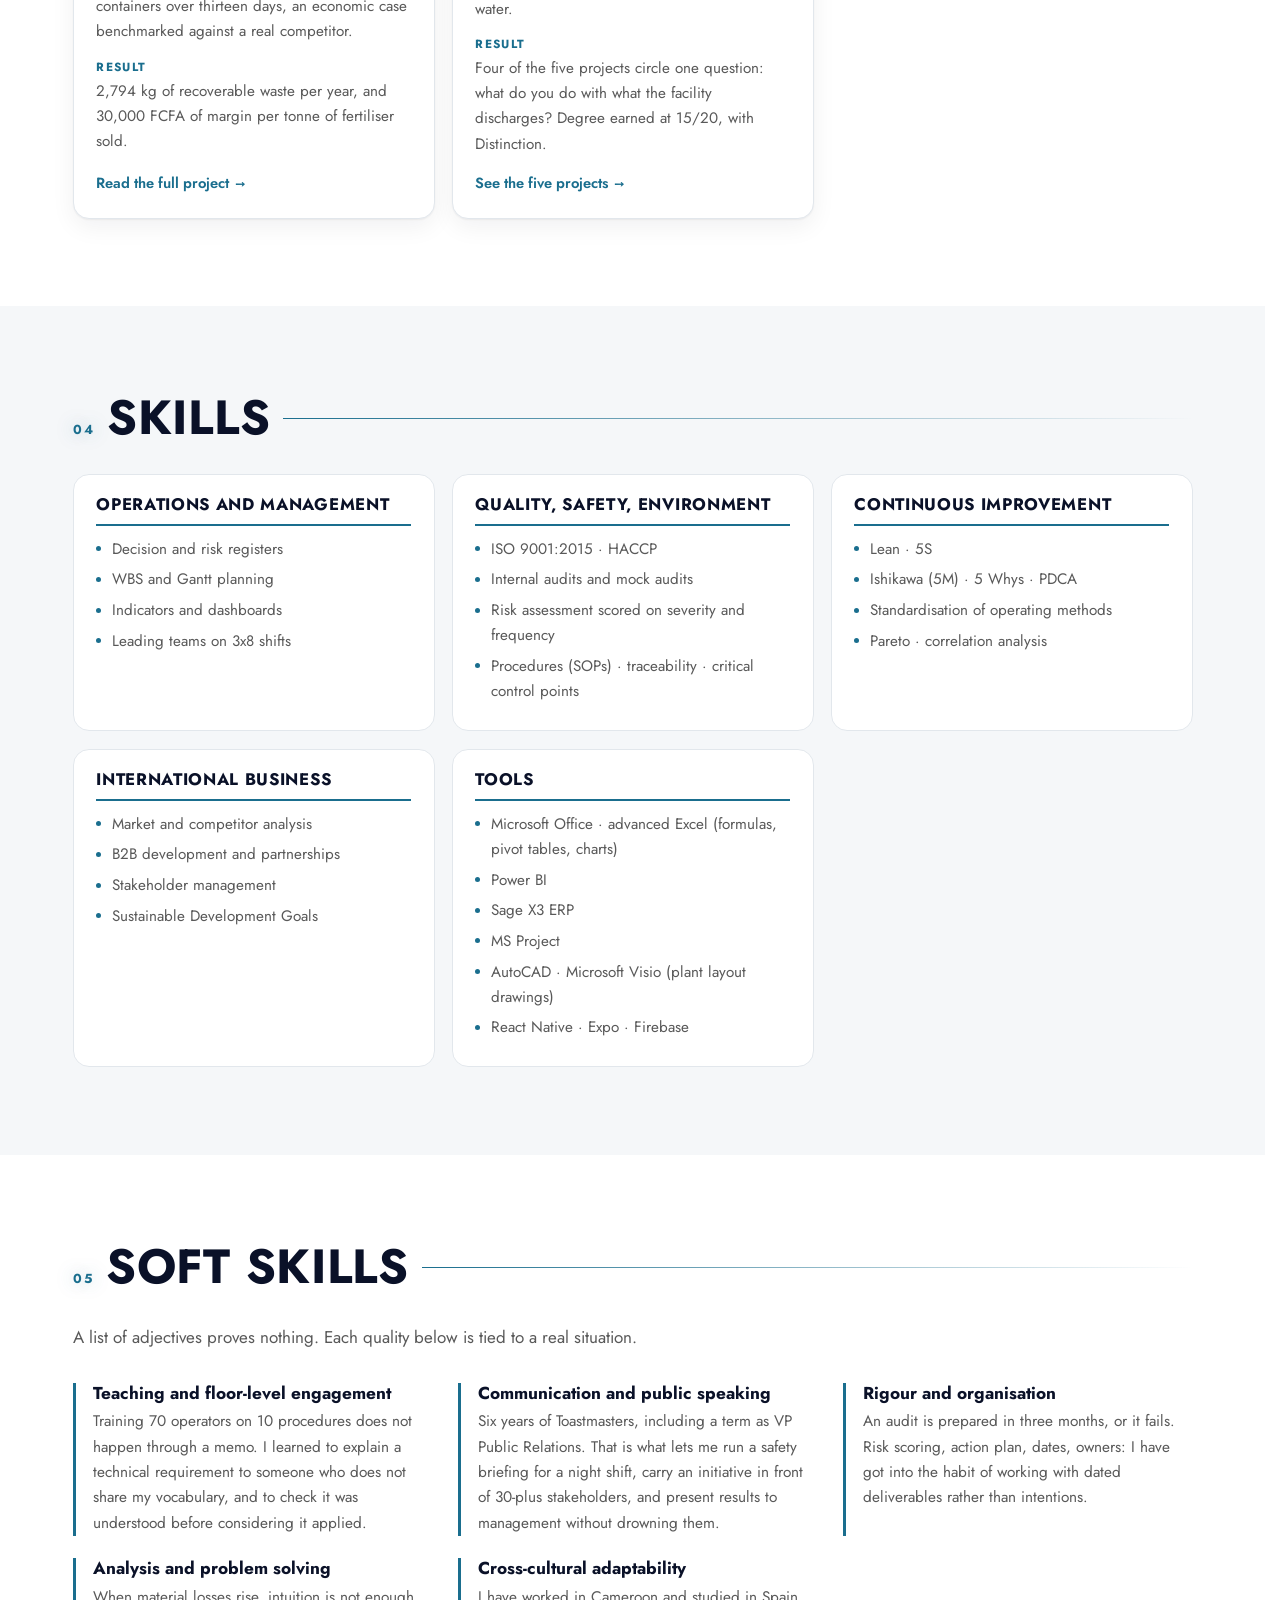
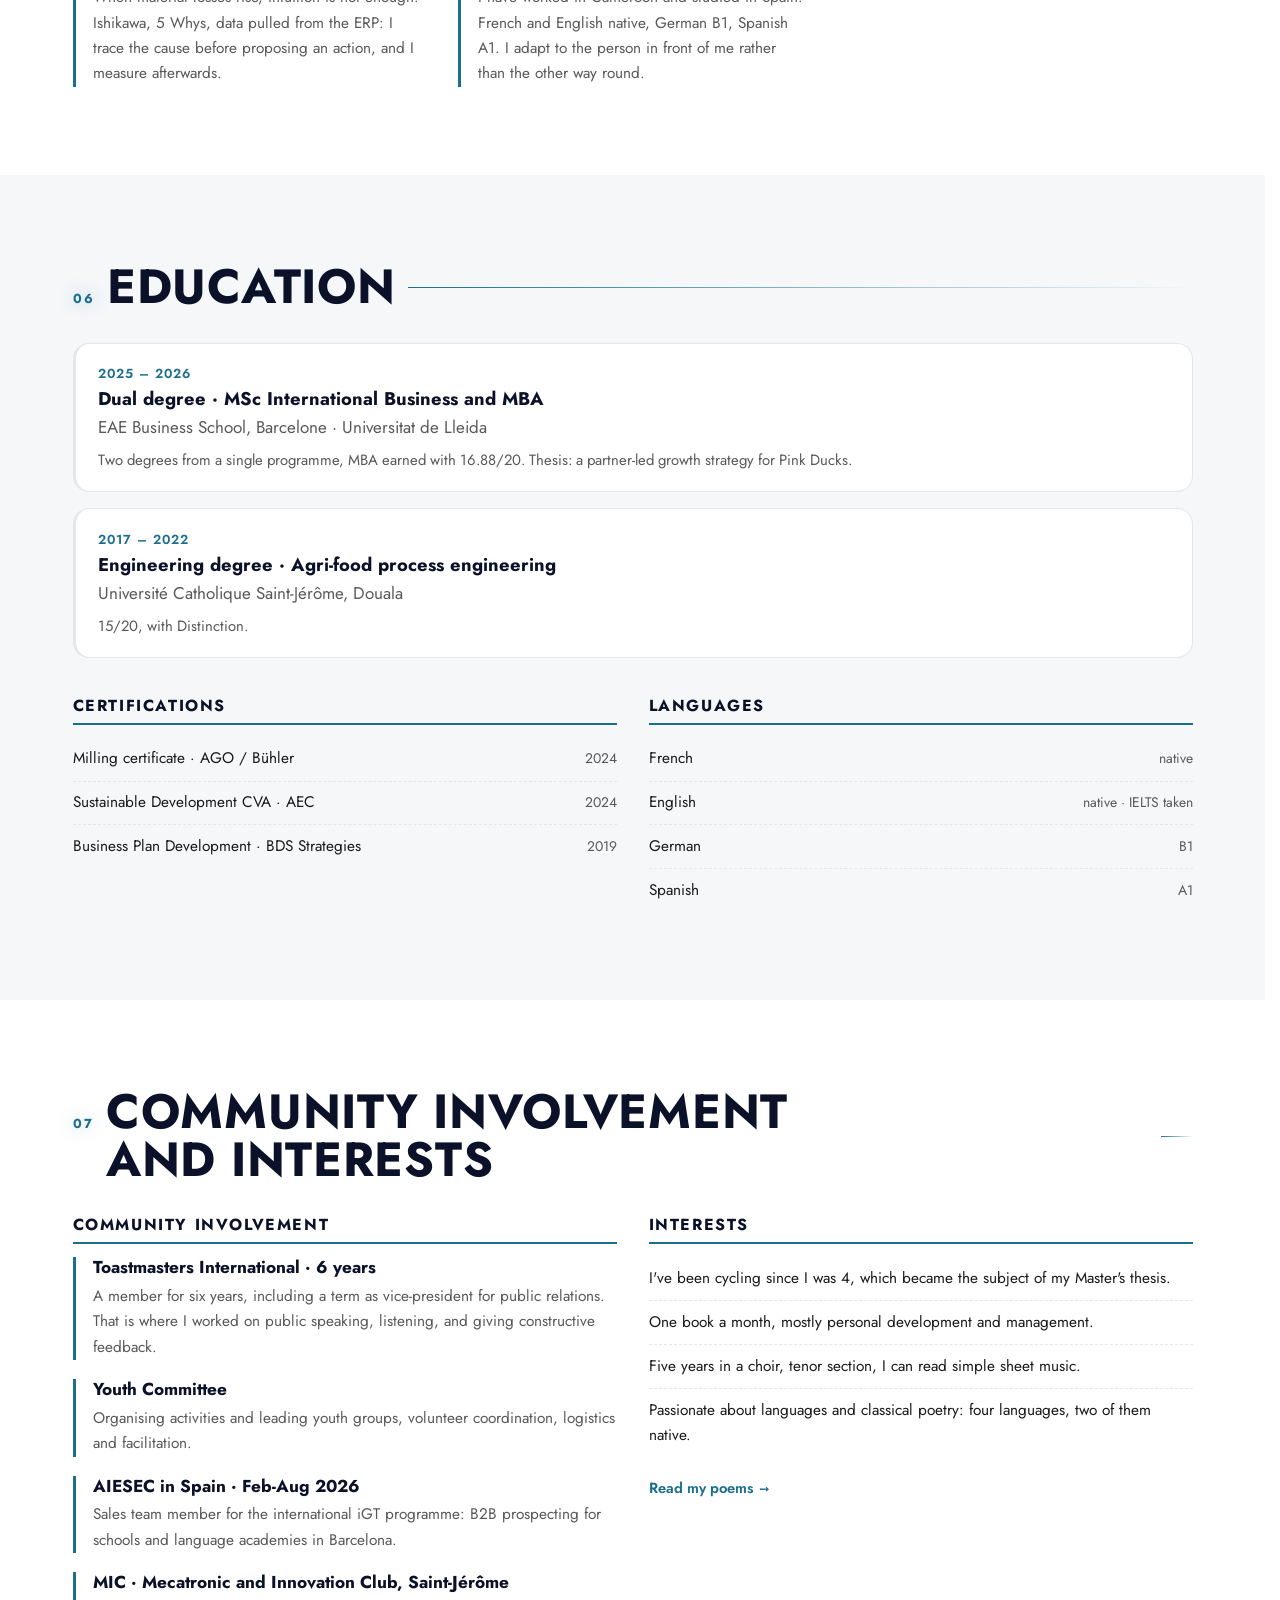
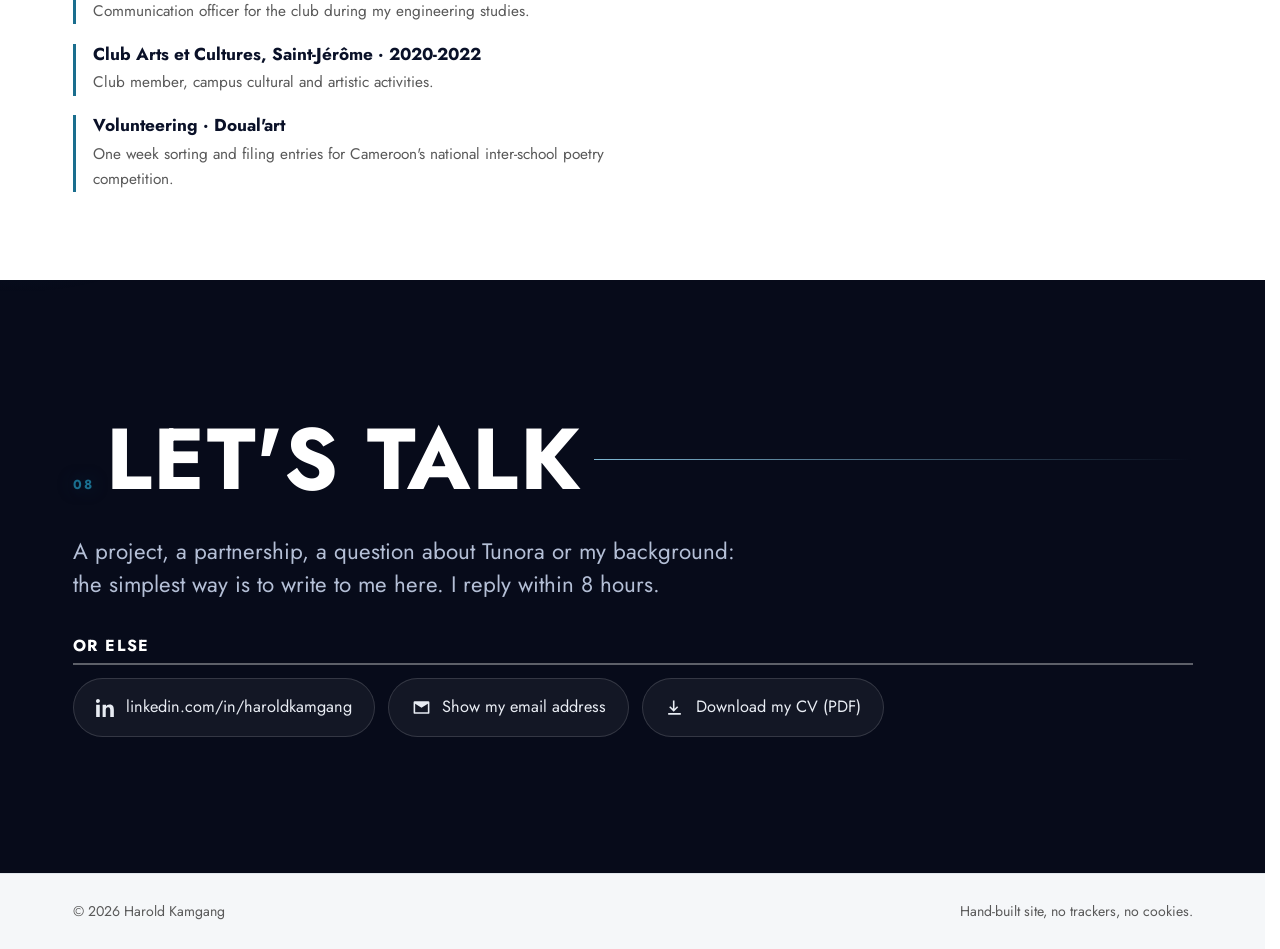
==== commit 55df166d: "Correct the pyrolysis heating rate, the Kribi correlations and the school name from the source repor" ====
--- a/index.html
+++ b/index.html
@@ -207,7 +207,7 @@
         <p class="tl__d" data-i18n="tl.5.d">Fév. – Juin 2022</p>
         <h3 class="tl__r" data-i18n="tl.5.r">Stage : analyse de données et procédés</h3>
         <p class="tl__o">Kribi Power Development Company, <span data-i18n="tl.5.o">Cameroun</span></p>
-        <p class="tl__x" data-i18n="tl.5.x">Mémoire d'ingénieur : corrélation de 0,92 entre boues et consommation d'huile, Pareto identifiant les 20 % d'équipements à l'origine de 80 % des fuites, et proposition d'une détection UV. <a href="projets/kribi-eaux-huileuses.html">Lire le détail</a></p>
+        <p class="tl__x" data-i18n="tl.5.x">Mémoire d'ingénieur : corrélation de 0,92 entre le volume de déchets liquides des moteurs et la consommation d'huile (2019 à 2021), Pareto identifiant les 20 % d'équipements à l'origine de 80 % des fuites, et proposition d'une détection UV. <a href="projets/kribi-eaux-huileuses.html">Lire le détail</a></p>
       </li>
       <li class="tl__i">
         <p class="tl__d" data-i18n="tl.6.d">Mars – Juil. 2021</p>
@@ -327,7 +327,7 @@
         <dl class="car">
           <dt data-i18n="lbl.ctx">Contexte</dt><dd data-i18n="proj.7.c">Une centrale de 216 MW dont les eaux huileuses n'étaient ni mesurées ni reliées à leurs causes.</dd>
           <dt data-i18n="lbl.act">Action</dt><dd data-i18n="proj.7.a">Corrélations sur trois ans de données, Pareto des équipements, Ishikawa de l'unité de traitement.</dd>
-          <dt data-i18n="lbl.res">Résultat</dt><dd data-i18n="proj.7.r">Corrélation de 0,92 établie, 20 % des équipements à l'origine de 80 % des fuites, détection par ultraviolets proposée.</dd>
+          <dt data-i18n="lbl.res">Résultat</dt><dd data-i18n="proj.7.r">Corrélation de 0,92 entre déchets liquides et consommation d'huile (2019 à 2021), 20 % des équipements à l'origine de 80 % des fuites, détection par ultraviolets proposée.</dd>
         </dl>
         <a class="card__more" href="projets/kribi-eaux-huileuses.html" data-i18n="proj.6.more">Lire le détail du projet →</a>
       </article>
@@ -338,7 +338,7 @@
         <dl class="car">
           <dt data-i18n="lbl.ctx">Contexte</dt><dd data-i18n="proj.10.c">Le bois fait 27 % des déchets dangereux du Cameroun, sans procédé de valorisation étudié.</dd>
           <dt data-i18n="lbl.act">Action</dt><dd data-i18n="proj.10.a">Projet en binôme avec objectifs, jalons, calendrier et budget de 98 000 FCFA ; réacteur à lit fixe instrumenté par nos soins.</dd>
-          <dt data-i18n="lbl.res">Résultat</dt><dd data-i18n="proj.10.r">Vitesse de chauffe de 33,6 K/minute mesurée, R² = 0,975, réacteur en deux parties conçu pour capter les gaz plutôt que les rejeter.</dd>
+          <dt data-i18n="lbl.res">Résultat</dt><dd data-i18n="proj.10.r">Vitesse de chauffe moyenne d'environ 1,3 K/minute (environ 420 °C atteints en 330 minutes) dans le réacteur à lit fixe, et un réacteur en deux parties conçu pour capter les gaz plutôt que les rejeter.</dd>
         </dl>
         <a class="card__more" href="projets/pyrolyse-dechets-bois.html" data-i18n="proj.10.more">Lire le détail du projet →</a>
       </article>
--- a/assets/css/design.css
+++ b/assets/css/design.css
@@ -300,8 +300,11 @@
 .lb[open] { display: flex; }
 .lb::backdrop { background: rgba(5, 8, 20, .92); }
 .lb__fig { margin: 0; display: grid; justify-items: center; gap: .8rem; max-width: min(96vw, 1200px); max-height: 94vh; padding: 3.2rem 0 1rem; }
-.lb__img { max-width: 100%; max-height: calc(94vh - 8rem); width: auto; height: auto; object-fit: contain; background: #fff; border-radius: 10px; }
+.lb__img { max-width: 100%; max-height: calc(100vh - 12rem); width: auto; height: auto; object-fit: contain; background: #fff; border-radius: 10px; }
 .lb__cap { max-width: 70ch; text-align: center; font-size: .95rem; line-height: 1.45; color: var(--on-night-2); padding: 0 1rem; }
+.lb__full { color: #fff; font-size: .92rem; text-decoration: underline; text-underline-offset: 3px; padding: .35rem .8rem; border: 1px solid rgba(255, 255, 255, .3); border-radius: 999px; background: rgba(15, 26, 58, .85); }
+.lb__full:focus-visible { outline: 3px solid #A9D3E6; outline-offset: 2px; }
+.sr-only { position: absolute; width: 1px; height: 1px; margin: -1px; padding: 0; overflow: hidden; clip: rect(0 0 0 0); white-space: nowrap; border: 0; }
 .lb__x, .lb__nav {
   position: absolute; display: grid; place-items: center; border: 1px solid rgba(255, 255, 255, .3);
   background: rgba(15, 26, 58, .85); color: #fff; border-radius: 999px; cursor: pointer; font-size: 1.8rem; line-height: 1;
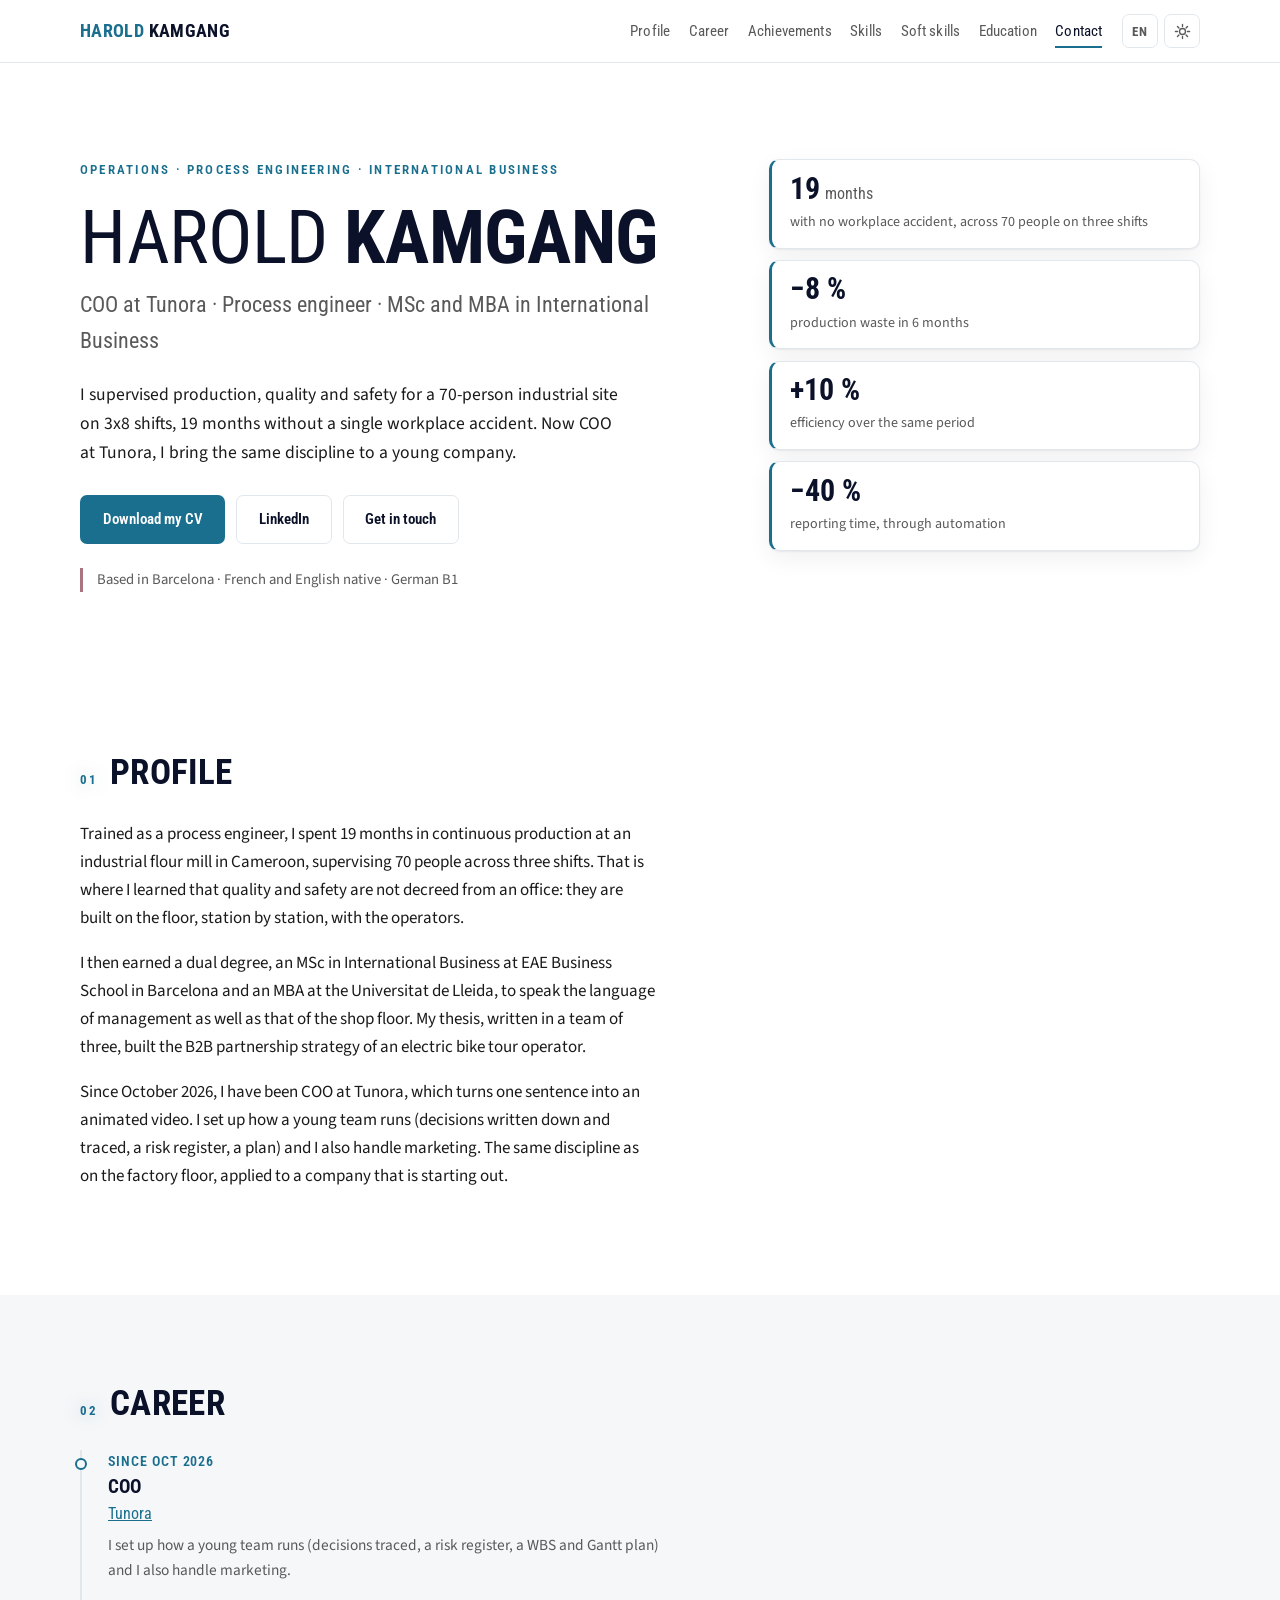
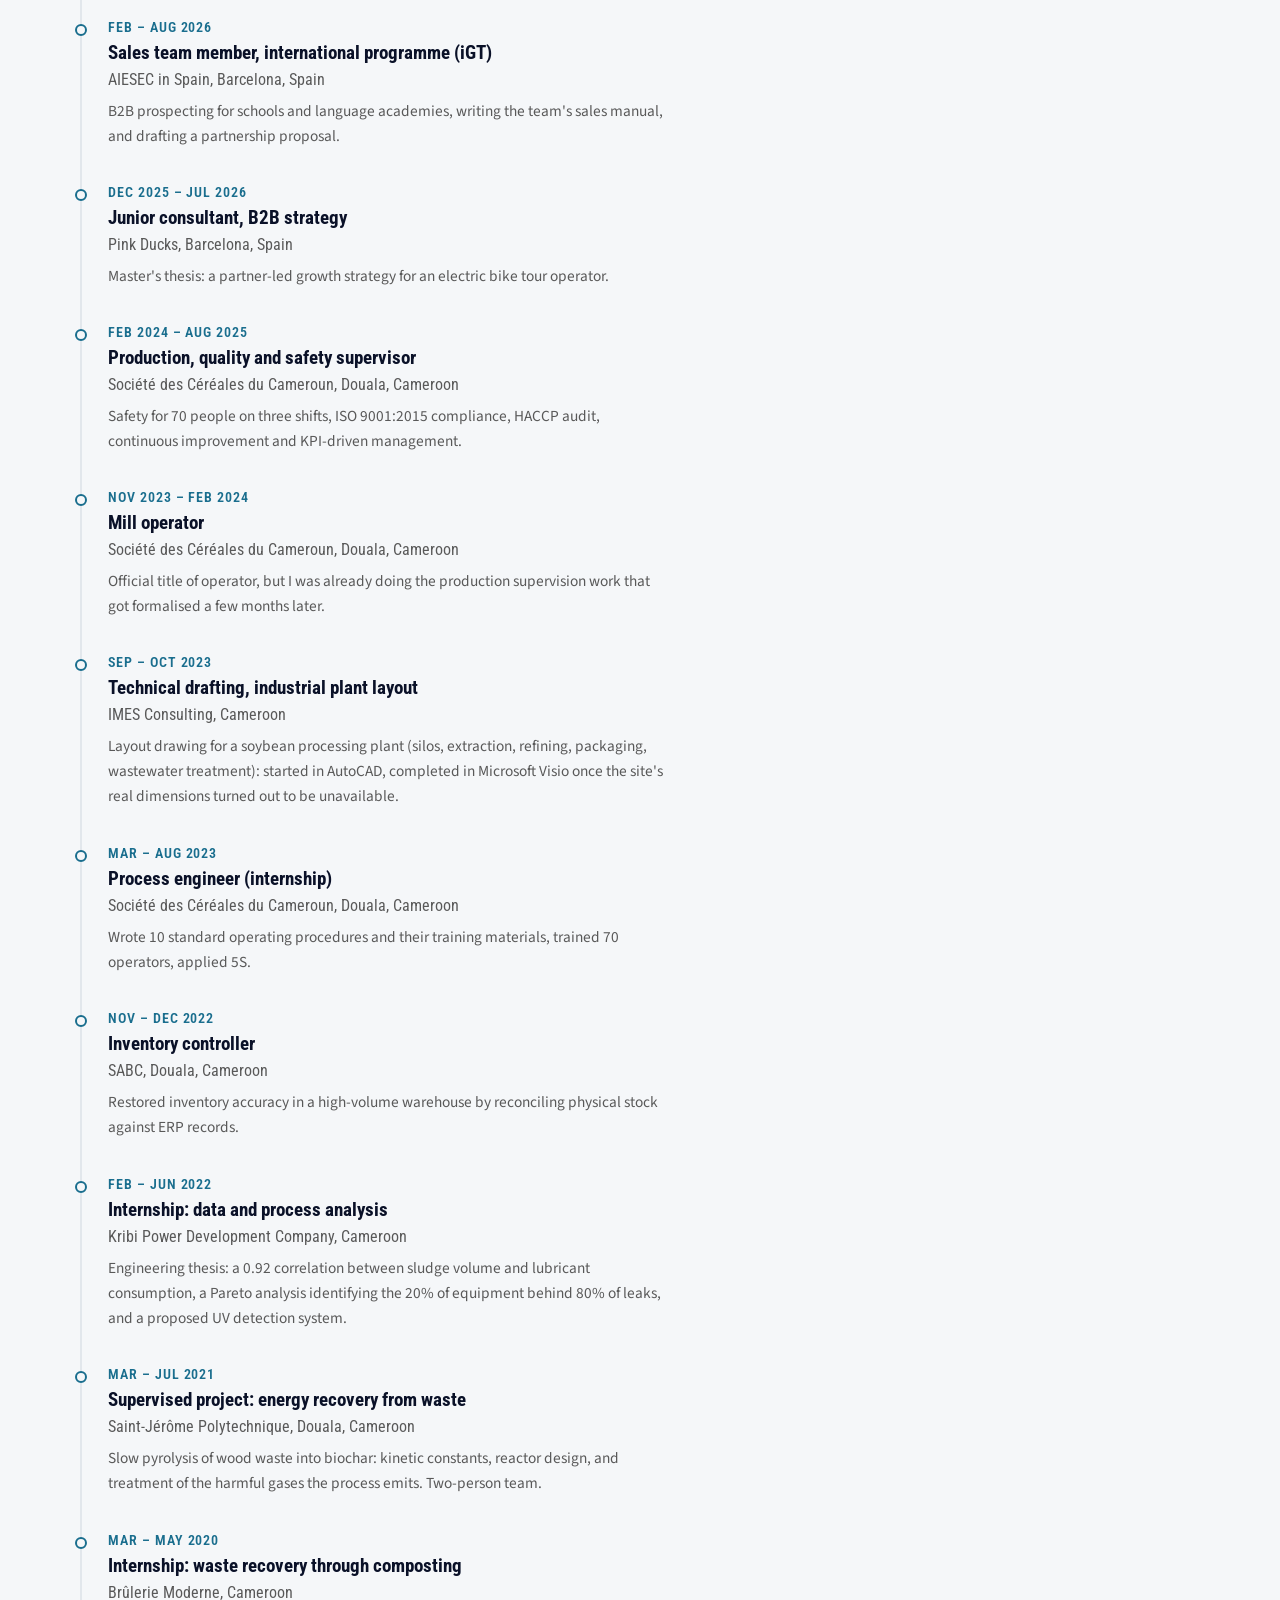
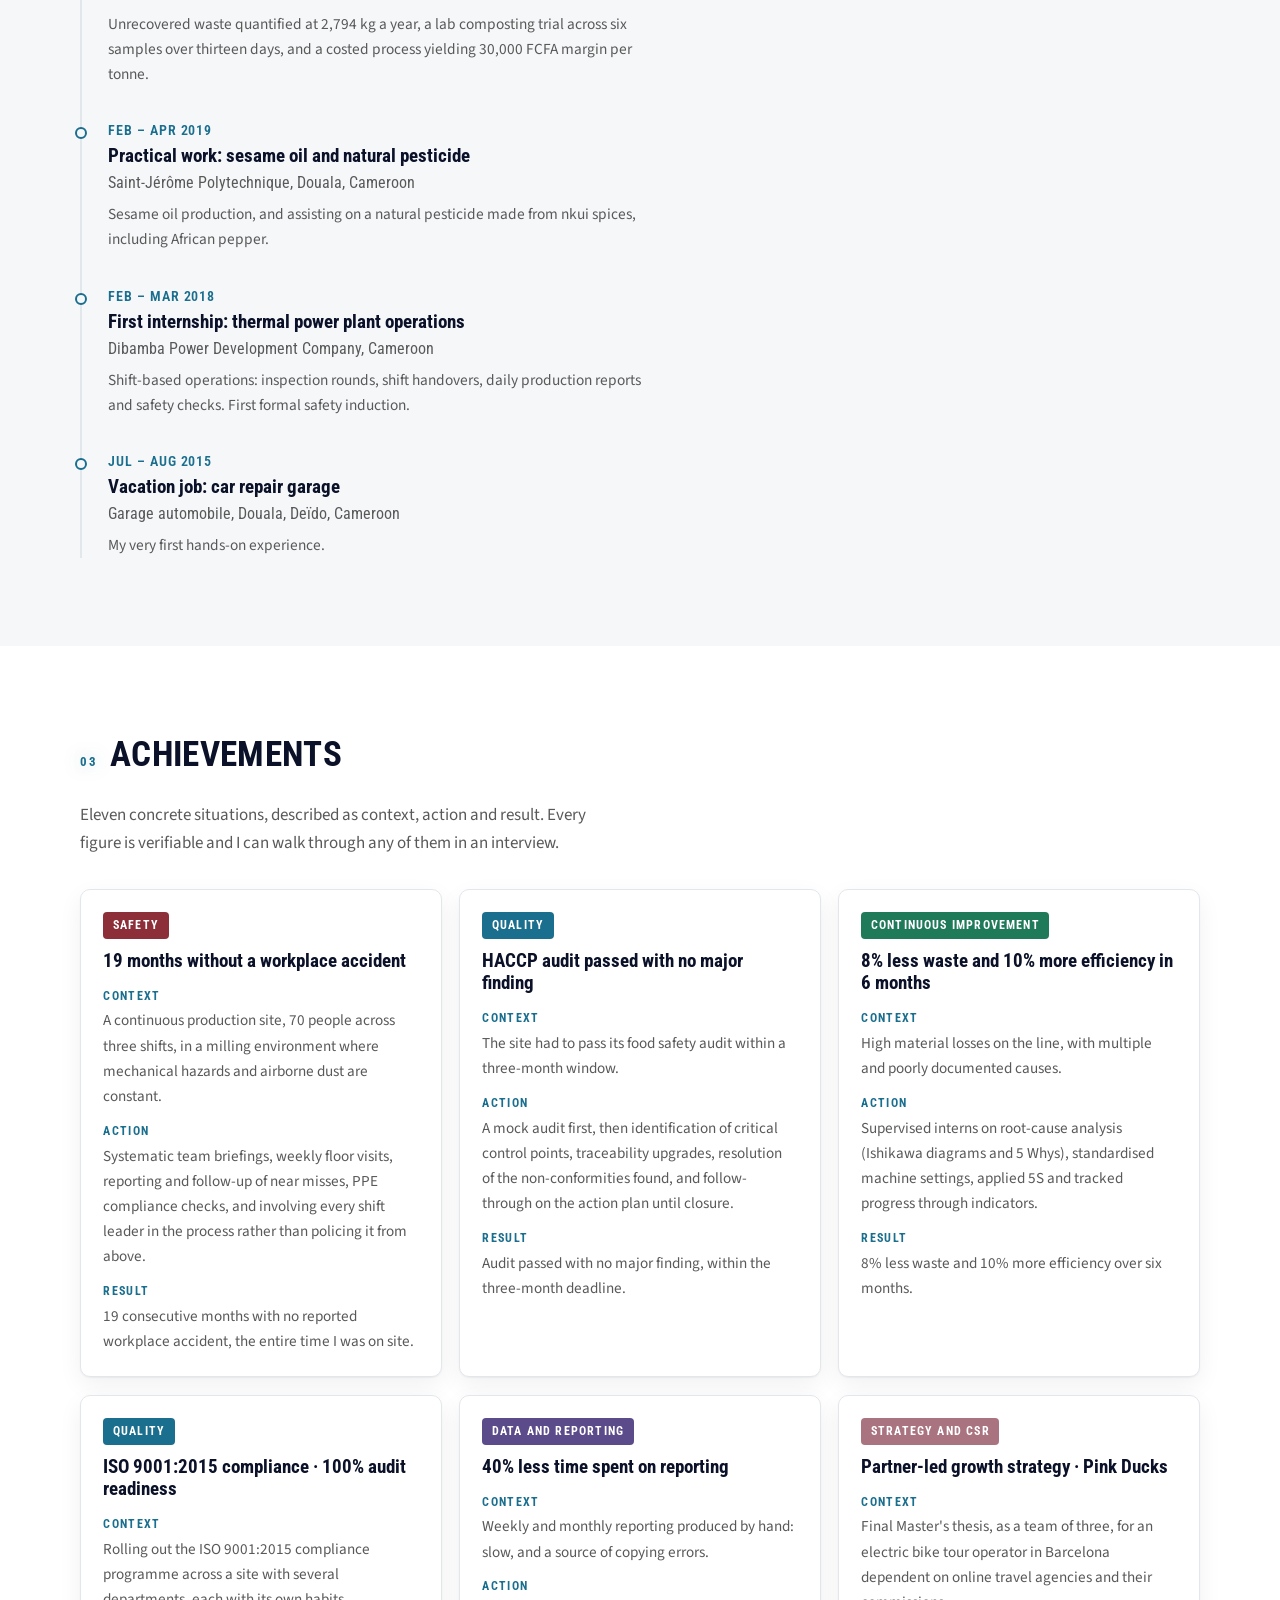
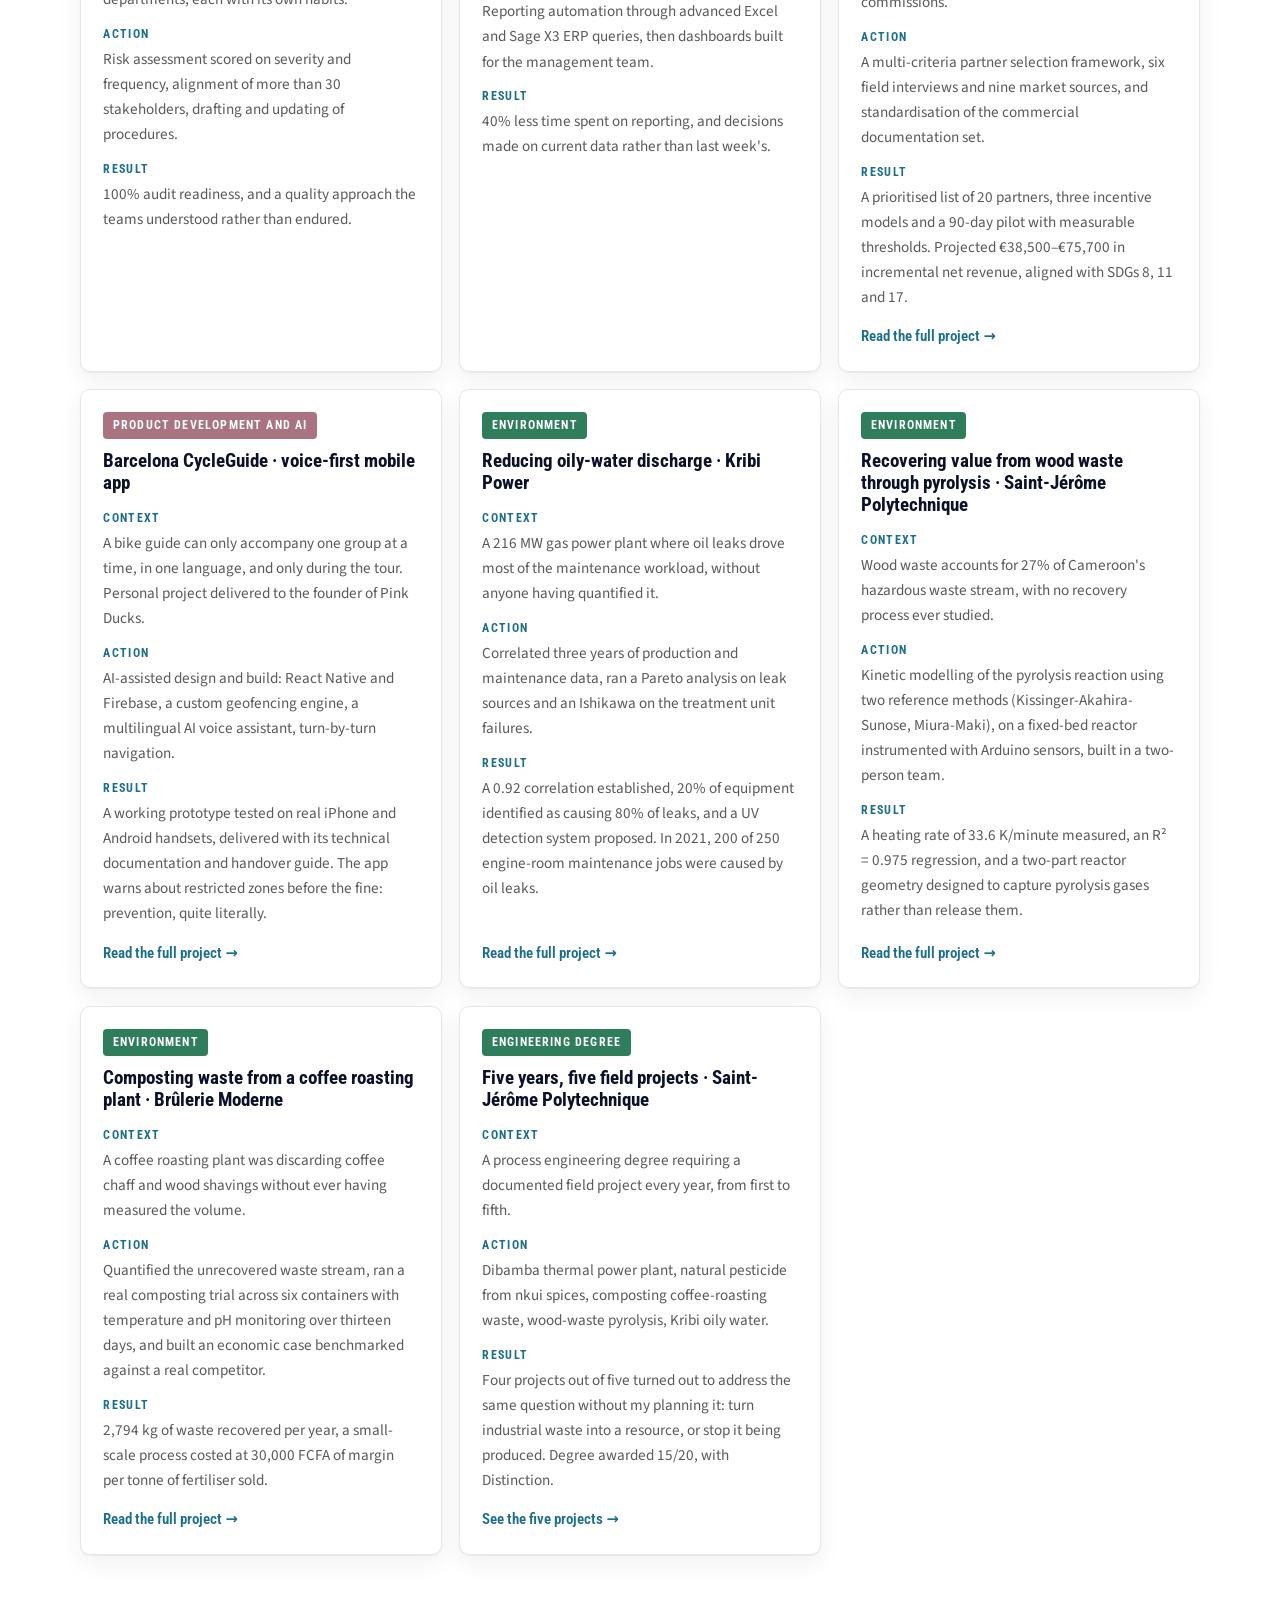
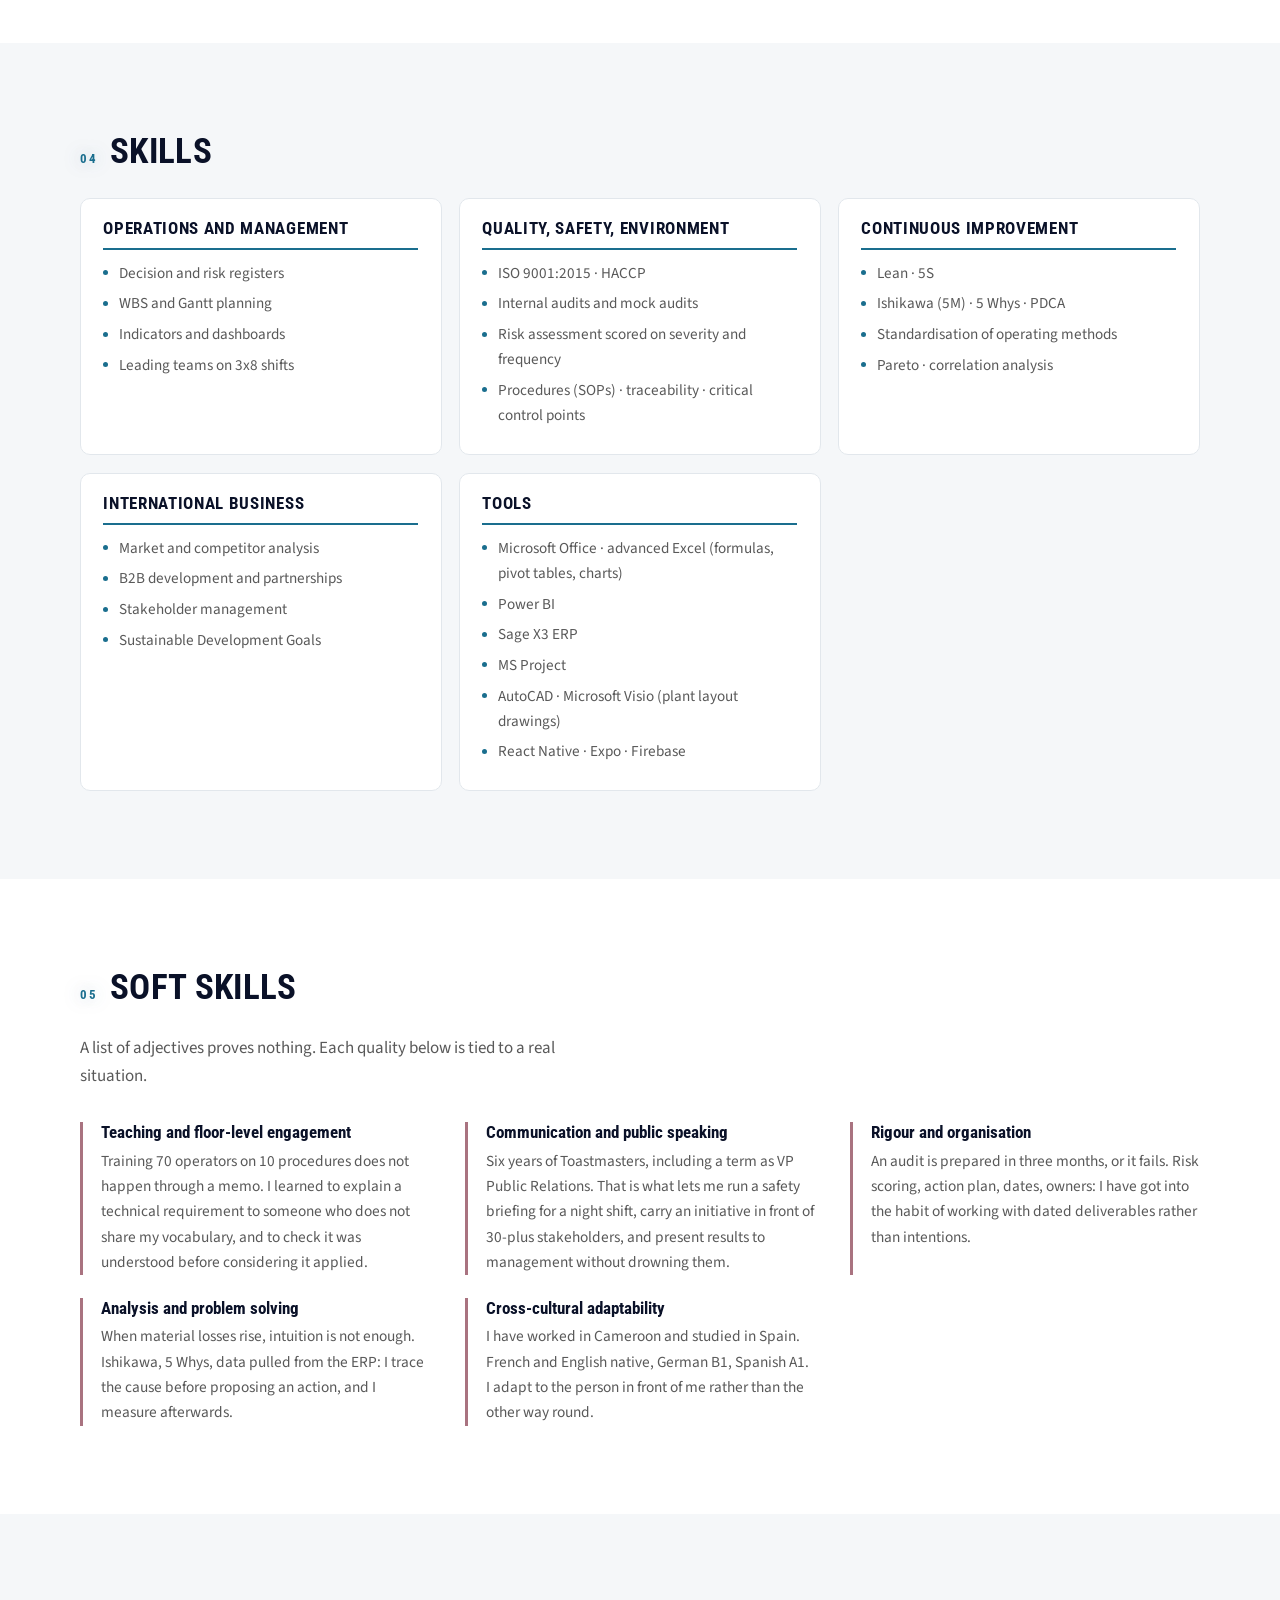
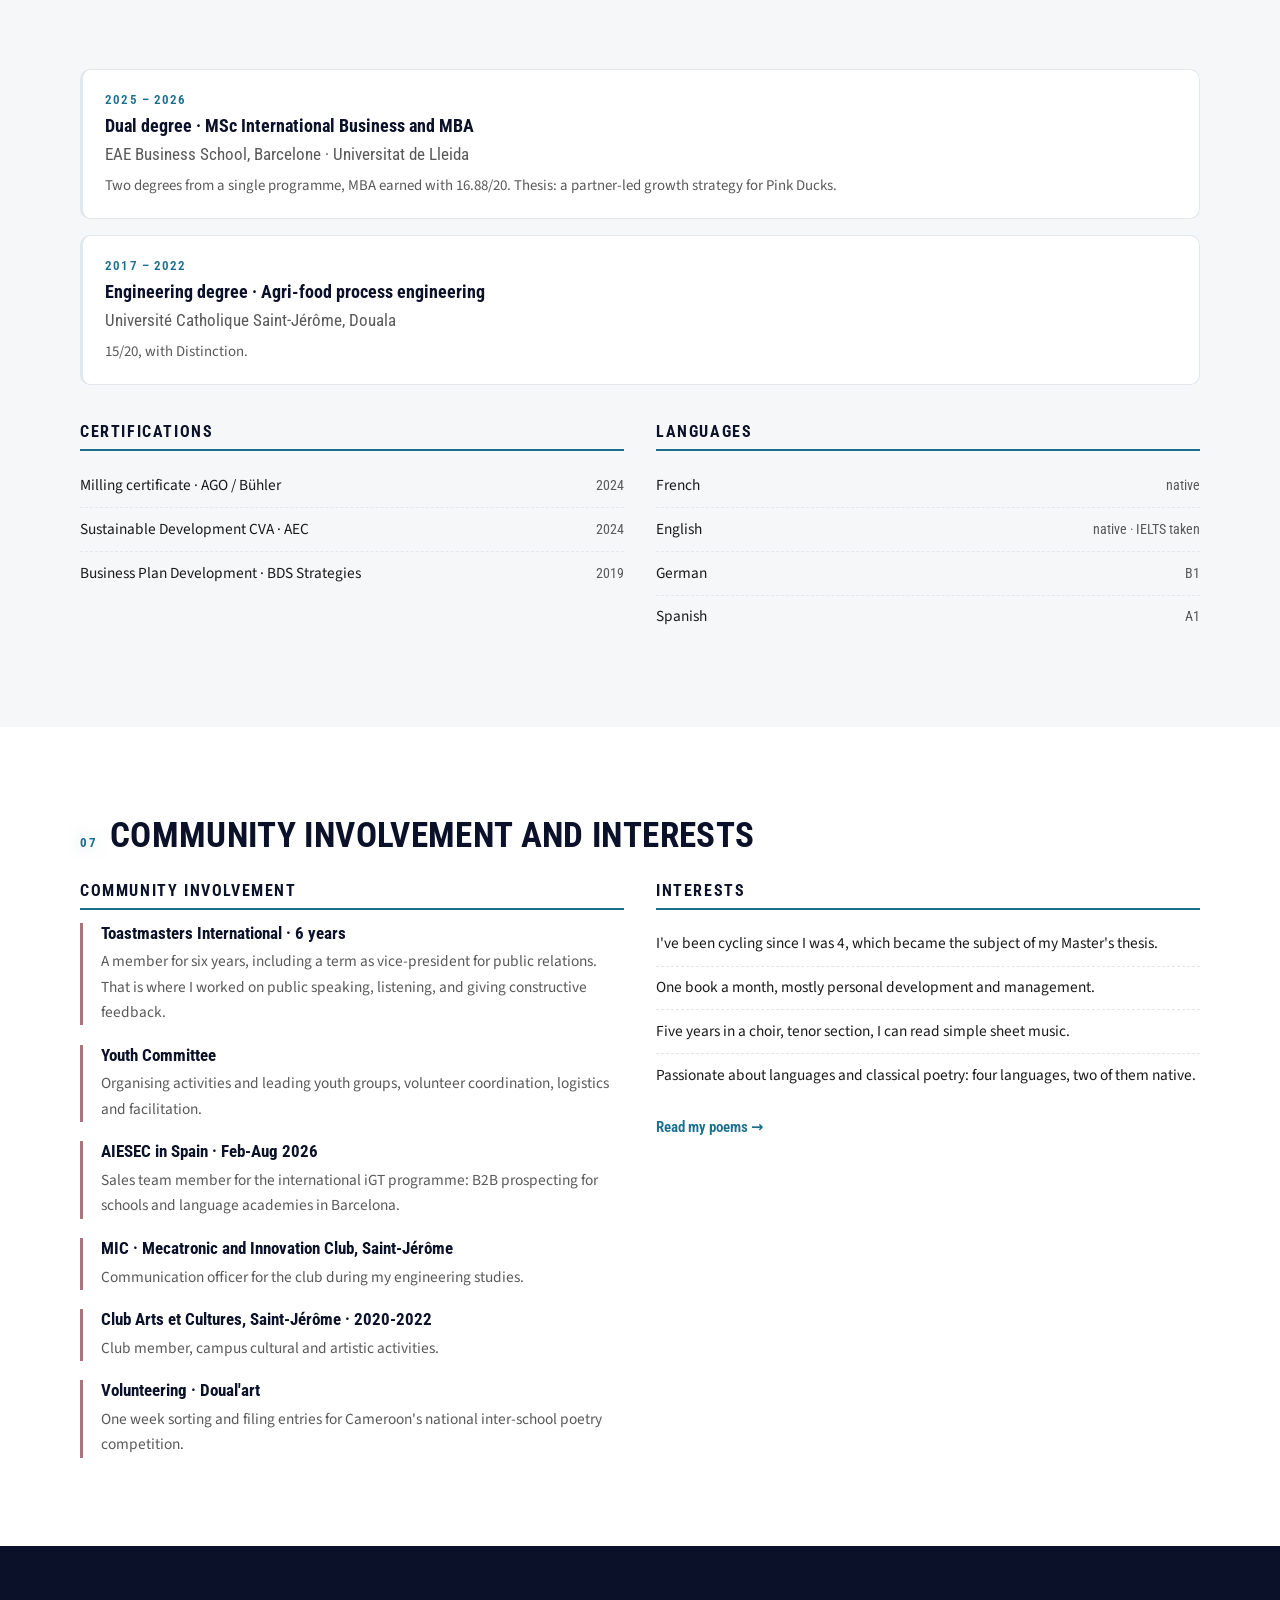
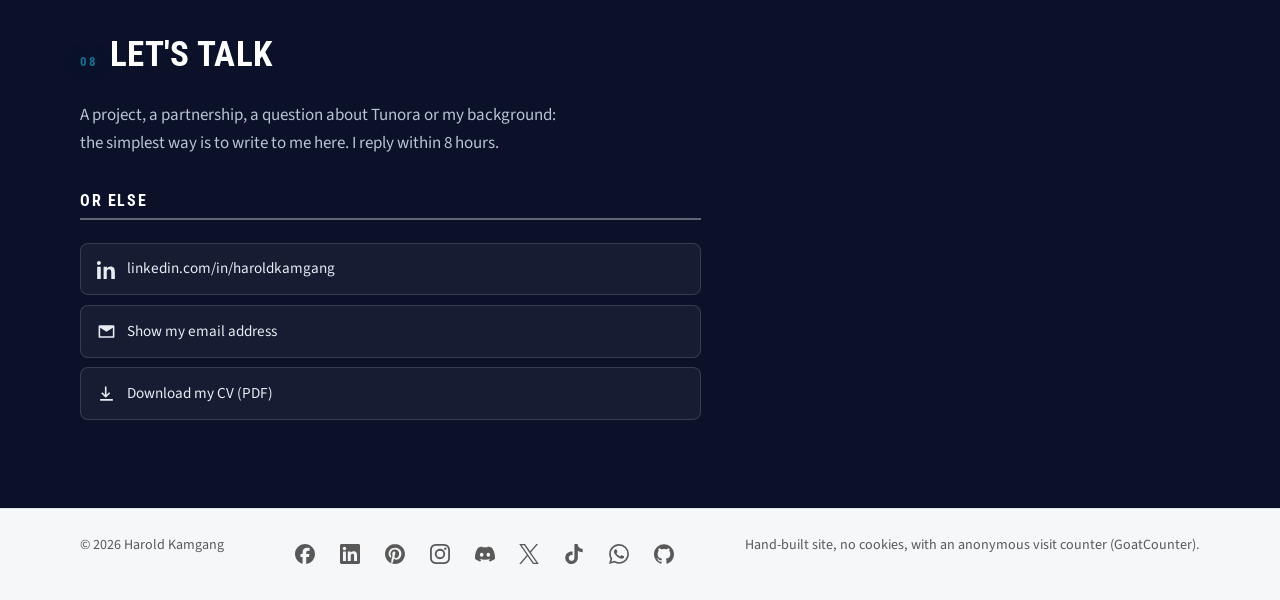
==== commit ab32d1d3: "Add a /links/ page and a footer logo row with cookieless click counts One logo button per account (F" ====
--- a/index.html
+++ b/index.html
@@ -1,31 +1,28 @@
 <!DOCTYPE html>
-<html lang="fr" data-title-fr="Harold Kamgang · COO chez Tunora, ingénieur procédés" data-desc-fr="COO chez Tunora, ingénieur procédés, double diplôme MSc International Business et MBA. 19 mois sans accident du travail sur un site industriel de 70 personnes, 8 % de pertes en moins en 6 mois." data-theme="auto">
+<html lang="fr" data-theme="auto">
 <head>
 <meta charset="utf-8">
-<meta name="viewport" content="width=device-width, initial-scale=1, viewport-fit=cover">
-<title>Harold Kamgang · COO at Tunora, process engineer</title>
-<meta name="description" content="COO at Tunora, process engineer, dual degree MSc in International Business and MBA. 19 months without a workplace accident on a 70-person industrial site, 8% fewer losses in 6 months.">
+<meta name="viewport" content="width=device-width, initial-scale=1">
+<title>Harold Kamgang · COO chez Tunora, ingénieur procédés</title>
+<meta name="description" content="COO chez Tunora, ingénieur procédés, double diplôme MSc International Business et MBA. 19 mois sans accident du travail sur un site industriel de 70 personnes, 8 % de pertes en moins en 6 mois.">
 <link rel="canonical" href="https://kamgangharold-ui.github.io/">
 <meta name="author" content="Harold Kamgang">
-<meta name="theme-color" media="(prefers-color-scheme: light)" content="#FFFFFF">
-<meta name="theme-color" media="(prefers-color-scheme: dark)" content="#0A1128">
+<meta name="theme-color" content="#0A1128">
 
 <meta property="og:type" content="profile">
-<meta property="og:title" content="Harold Kamgang · COO at Tunora, process engineer">
-<meta property="og:description" content="Operations, process engineering, international business. 19 months without a workplace accident on a 70-person site.">
+<meta property="og:title" content="Harold Kamgang · COO chez Tunora, ingénieur procédés">
+<meta property="og:description" content="Opérations, procédés, business international. 19 mois sans accident du travail sur un site de 70 personnes.">
 <meta property="og:url" content="https://kamgangharold-ui.github.io/">
-<meta property="og:locale" content="en_GB">
-<meta property="og:locale:alternate" content="fr_FR">
+<meta property="og:locale" content="fr_FR">
+<meta property="og:locale:alternate" content="en_GB">
 <meta property="og:locale:alternate" content="es_ES">
 <meta property="og:locale:alternate" content="de_DE">
-<meta property="og:image" content="https://kamgangharold-ui.github.io/assets/img/og.png?v=20261106">
+<meta property="og:image" content="https://kamgangharold-ui.github.io/assets/img/og.png">
 <meta property="og:image:width" content="1200">
 <meta property="og:image:height" content="630">
-<meta property="og:image:alt" content="Harold Kamgang, COO at Tunora, process engineer. 19 months without a workplace accident, 8% less waste, 40% less reporting time.">
+<meta property="og:image:alt" content="Harold Kamgang · COO chez Tunora, ingénieur procédés. 19 mois sans accident du travail, 8 % de pertes en moins, 40 % de temps de reporting en moins.">
 <meta name="twitter:card" content="summary_large_image">
-<meta name="twitter:title" content="Harold Kamgang · COO at Tunora, process engineer">
-<meta name="twitter:description" content="Operations, process engineering, international business. 19 months without a workplace accident on a 70-person site.">
-<meta name="twitter:image" content="https://kamgangharold-ui.github.io/assets/img/og.png?v=20261106">
+<meta name="twitter:image" content="https://kamgangharold-ui.github.io/assets/img/og.png">
 
 <link rel="alternate" hreflang="fr" href="https://kamgangharold-ui.github.io/">
 <link rel="alternate" hreflang="en" href="https://kamgangharold-ui.github.io/?lang=en">
@@ -34,11 +31,11 @@
 <link rel="alternate" hreflang="x-default" href="https://kamgangharold-ui.github.io/">
 
 <link rel="icon" href="assets/img/favicon.svg" type="image/svg+xml">
-<link rel="preload" href="assets/fonts/jost-latin.woff2" as="font" type="font/woff2" crossorigin>
-<link rel="stylesheet" href="assets/css/fonts.css">
+<link rel="preconnect" href="https://fonts.googleapis.com">
+<link rel="preconnect" href="https://fonts.gstatic.com" crossorigin>
+<link href="https://fonts.googleapis.com/css2?family=Roboto+Condensed:wght@400;600;700&family=Source+Sans+3:wght@400;600&display=swap" rel="stylesheet">
 <link rel="stylesheet" href="assets/css/style.css">
 <link rel="stylesheet" href="assets/css/motion.css">
-<link rel="stylesheet" href="assets/css/design.css">
 
 <script type="application/ld+json">
 {
@@ -48,7 +45,7 @@
   "url": "https://kamgangharold-ui.github.io/",
   "jobTitle": "COO",
   "worksFor": { "@type": "Organization", "name": "Tunora", "url": "https://tunora.app/" },
-  "description": "COO at Tunora, process engineer, dual degree MSc International Business and MBA.",
+  "description": "COO chez Tunora, ingénieur procédés, double diplôme MSc International Business et MBA.",
   "knowsLanguage": ["fr", "en", "de", "es"],
   "sameAs": ["https://www.linkedin.com/in/haroldkamgang"],
   "alumniOf": [
@@ -56,7 +53,7 @@
     { "@type": "CollegeOrUniversity", "name": "Universitat de Lleida" },
     { "@type": "CollegeOrUniversity", "name": "Université Catholique Saint-Jérôme" }
   ],
-  "knowsAbout": ["ISO 9001:2015", "HACCP", "Risk assessment", "Continuous improvement", "Lean 5S", "Power BI", "Operations management", "International business"]
+  "knowsAbout": ["ISO 9001:2015", "HACCP", "Évaluation des risques", "Amélioration continue", "Lean 5S", "Power BI", "Gestion des opérations", "Business international"]
 }
 </script>
 </head>
@@ -84,7 +81,7 @@
 
     <div class="nav__tools">
       <div class="langsel">
-        <button class="pill" id="lang" aria-haspopup="listbox" aria-expanded="false" aria-label="FR, choisir la langue"><span aria-hidden="true">FR</span></button>
+        <button class="pill" id="lang" aria-haspopup="listbox" aria-expanded="false" aria-label="Choisir la langue (actuelle : FR)"><span aria-hidden="true">FR</span></button>
         <ul class="langsel__menu" id="langmenu" role="listbox" hidden>
           <li class="langsel__opt is-current" role="option" data-lang="fr" tabindex="0" aria-selected="true">FR</li>
           <li class="langsel__opt" role="option" data-lang="en" tabindex="0" aria-selected="false">EN</li>
@@ -104,13 +101,12 @@
 
 <!-- ══════════════ ACCUEIL ══════════════ -->
 <section class="hero" id="top">
-  <div class="aurora" aria-hidden="true"><i></i><i></i><i></i></div>
   <div class="wrap hero__grid">
     <div class="hero__text">
       <p class="hero__kicker" data-i18n="hero.kicker">Opérations · Procédés · Business international</p>
       <h1 class="hero__name">Harold <strong>Kamgang</strong></h1>
       <p class="hero__role" data-i18n="hero.role">COO chez Tunora · Ingénieur procédés · MSc et MBA International Business</p>
-      <p class="hero__pitch" data-i18n="hero.pitch">J'ai commencé comme opérateur au sol d'une minoterie. J'en suis parti en supervisant 70 personnes en 3x8, après 19 mois sans accident du travail. Aujourd'hui COO chez Tunora, j'applique la même discipline à une jeune équipe.</p>
+      <p class="hero__pitch" data-i18n="hero.pitch">J'ai supervisé la production, la qualité et la sécurité d'un site industriel de 70 personnes en 3x8, 19 mois sans un seul accident du travail. Aujourd'hui COO chez Tunora, j'apporte la même discipline à une entreprise qui démarre.</p>
 
       <div class="hero__cta">
         <span class="cvlink" data-i18n="hero.cv"><a class="btn btn--solid" href="cv/CV-Harold-KAMGANG-FR.pdf" download>Télécharger mon CV</a></span>
@@ -130,22 +126,14 @@
   </div>
 </section>
 
-<!-- Bandeau décoratif : les méthodes et outils déjà cités dans Compétences -->
-<div class="ticker" aria-hidden="true">
-  <div class="ticker__track">
-    <span>ISO 9001:2015</span><span>HACCP</span><span>Lean</span><span>5S</span><span>Ishikawa</span><span>PDCA</span><span>Pareto</span><span>3x8</span><span>Sage X3</span><span>Power BI</span><span>MS Project</span><span>AutoCAD</span>
-    <span>ISO 9001:2015</span><span>HACCP</span><span>Lean</span><span>5S</span><span>Ishikawa</span><span>PDCA</span><span>Pareto</span><span>3x8</span><span>Sage X3</span><span>Power BI</span><span>MS Project</span><span>AutoCAD</span>
-  </div>
-</div>
-
 <!-- ══════════════ PROFIL ══════════════ -->
 <section class="sec" id="about">
   <div class="wrap">
     <h2 class="sec__t"><span class="sec__n">01</span><span data-i18n="about.h">Profil</span></h2>
     <div class="prose">
-      <p data-i18n="about.p1">Ingénieur génie des procédés de formation, j'ai passé 19 mois en production continue dans une minoterie industrielle certifiée ISO 9001:2015 au Cameroun, à encadrer 70 personnes en 3x8. C'est là que j'ai compris que la qualité et la sécurité ne se décrètent pas depuis un bureau : elles se construisent sur le terrain, poste par poste, avec les opérateurs.</p>
+      <p data-i18n="about.p1">Ingénieur génie des procédés de formation, j'ai passé 19 mois en production continue dans une minoterie industrielle au Cameroun, à encadrer 70 personnes en 3x8. C'est là que j'ai compris que la qualité et la sécurité ne se décrètent pas depuis un bureau : elles se construisent sur le terrain, poste par poste, avec les opérateurs.</p>
       <p data-i18n="about.p2">J'ai ensuite obtenu un double diplôme, MSc International Business à l'EAE Business School de Barcelone et MBA à l'Universitat de Lleida, pour parler le langage de la direction autant que celui de l'atelier. Mon mémoire, mené en équipe de trois, a bâti la stratégie de partenariats B2B d'un opérateur de tours à vélo électrique.</p>
-      <p data-i18n="about.p3">Depuis octobre 2026, je suis COO chez Tunora, qui transforme une phrase en vidéo animée. J'y applique la même discipline à une jeune équipe : décisions écrites et tracées, registre des risques, planning. Je m'occupe aussi du marketing. Si vous travaillez sur les opérations, la qualité ou la façon de faire tourner une petite équipe avec rigueur, contactez-moi.</p>
+      <p data-i18n="about.p3">Depuis octobre 2026, je suis COO chez Tunora, qui transforme une phrase en vidéo animée. J'y structure le fonctionnement d'une jeune équipe (décisions écrites et tracées, registre des risques, planning) et je m'occupe aussi du marketing. La même discipline qu'à l'usine, appliquée à une entreprise qui démarre.</p>
     </div>
   </div>
 </section>
@@ -207,7 +195,7 @@
         <p class="tl__d" data-i18n="tl.5.d">Fév. – Juin 2022</p>
         <h3 class="tl__r" data-i18n="tl.5.r">Stage : analyse de données et procédés</h3>
         <p class="tl__o">Kribi Power Development Company, <span data-i18n="tl.5.o">Cameroun</span></p>
-        <p class="tl__x" data-i18n="tl.5.x">Mémoire d'ingénieur : corrélation de 0,92 entre le volume de déchets liquides des moteurs et la consommation d'huile (2019 à 2021), Pareto identifiant les 20 % d'équipements à l'origine de 80 % des fuites, et proposition d'une détection UV. <a href="projets/kribi-eaux-huileuses.html">Lire le détail</a></p>
+        <p class="tl__x" data-i18n="tl.5.x">Mémoire d'ingénieur : corrélation de 0,92 entre boues et consommation d'huile, Pareto identifiant les 20 % d'équipements à l'origine de 80 % des fuites, et proposition d'une détection UV. <a href="projets/kribi-eaux-huileuses.html">Lire le détail</a></p>
       </li>
       <li class="tl__i">
         <p class="tl__d" data-i18n="tl.6.d">Mars – Juil. 2021</p>
@@ -247,16 +235,16 @@
 <section class="sec" id="projects">
   <div class="wrap">
     <h2 class="sec__t"><span class="sec__n">03</span><span data-i18n="proj.h">Réalisations</span></h2>
-    <p class="sec__lead" data-i18n="proj.lead">Onze situations où j'ai fait tourner des opérations avec discipline : contexte, action, résultat. Chaque chiffre est vérifiable et je peux le détailler en entretien.</p>
+    <p class="sec__lead" data-i18n="proj.lead">Onze situations concrètes, décrites en contexte, action et résultat. Tous les chiffres sont vérifiables et je peux les détailler en entretien.</p>
 
     <div class="cards">
       <article class="card">
         <p class="card__tag card__tag--s" data-i18n="tag.security">Sécurité</p>
         <h3 class="card__t" data-i18n="proj.1.t">19 mois sans accident du travail</h3>
         <dl class="car">
-          <dt data-i18n="lbl.ctx">Contexte</dt><dd data-i18n="proj.1.c">70 personnes en 3x8 dans une minoterie, où le risque mécanique et la poussière sont permanents.</dd>
-          <dt data-i18n="lbl.act">Action</dt><dd data-i18n="proj.1.a">Briefings d'équipe, visites terrain chaque semaine, presqu'accidents remontés et traités, port des EPI contrôlé. Chaque chef de poste est impliqué au lieu d'être surveillé d'en haut.</dd>
-          <dt data-i18n="lbl.res">Résultat</dt><dd data-i18n="proj.1.r">19 mois consécutifs sans accident du travail déclaré, de février 2024 à août 2025.</dd>
+          <dt data-i18n="lbl.ctx">Contexte</dt><dd data-i18n="proj.1.c">Site de production continue, 70 personnes réparties en 3x8, dans un secteur minotier où les risques mécaniques et l'empoussièrement sont permanents.</dd>
+          <dt data-i18n="lbl.act">Action</dt><dd data-i18n="proj.1.a">Sensibilisation systématique des équipes, visites terrain hebdomadaires, remontée et traitement des presqu'accidents, contrôle du port des EPI, et implication de chaque chef de poste dans la démarche plutôt qu'un contrôle descendant.</dd>
+          <dt data-i18n="lbl.res">Résultat</dt><dd data-i18n="proj.1.r">19 mois consécutifs sans accident du travail déclaré, soit toute la durée de ma présence sur le site.</dd>
         </dl>
       </article>
 
@@ -264,8 +252,8 @@
         <p class="card__tag card__tag--q" data-i18n="tag.quality">Qualité</p>
         <h3 class="card__t" data-i18n="proj.2.t">Audit HACCP validé sans écart majeur</h3>
         <dl class="car">
-          <dt data-i18n="lbl.ctx">Contexte</dt><dd data-i18n="proj.2.c">Un audit de sécurité alimentaire à passer en trois mois.</dd>
-          <dt data-i18n="lbl.act">Action</dt><dd data-i18n="proj.2.a">Audit blanc, points critiques identifiés, traçabilité mise à niveau, non-conformités traitées, plan d'actions suivi jusqu'à la clôture.</dd>
+          <dt data-i18n="lbl.ctx">Contexte</dt><dd data-i18n="proj.2.c">Le site devait passer son audit de sécurité alimentaire dans un délai contraint de trois mois.</dd>
+          <dt data-i18n="lbl.act">Action</dt><dd data-i18n="proj.2.a">Audit blanc préalable, identification des points critiques, mise à niveau de la traçabilité, traitement des non-conformités relevées et pilotage du plan d'actions jusqu'à clôture.</dd>
           <dt data-i18n="lbl.res">Résultat</dt><dd data-i18n="proj.2.r">Audit validé sans écart majeur, dans le délai de trois mois.</dd>
         </dl>
       </article>
@@ -274,19 +262,19 @@
         <p class="card__tag card__tag--i" data-i18n="tag.ci">Amélioration continue</p>
         <h3 class="card__t" data-i18n="proj.3.t">−8 % de pertes et +10 % d'efficacité en 6 mois</h3>
         <dl class="car">
-          <dt data-i18n="lbl.ctx">Contexte</dt><dd data-i18n="proj.3.c">Des pertes matière élevées sur la ligne, aux causes mal documentées.</dd>
-          <dt data-i18n="lbl.act">Action</dt><dd data-i18n="proj.3.a">Stagiaires encadrés sur l'analyse des causes racines (Ishikawa, 5 Pourquoi), réglages standardisés, 5S, suivi par indicateurs.</dd>
-          <dt data-i18n="lbl.res">Résultat</dt><dd data-i18n="proj.3.r">8 % de pertes en moins et 10 % d'efficacité en plus en six mois.</dd>
+          <dt data-i18n="lbl.ctx">Contexte</dt><dd data-i18n="proj.3.c">Pertes matière élevées sur la ligne, avec des causes multiples et mal documentées.</dd>
+          <dt data-i18n="lbl.act">Action</dt><dd data-i18n="proj.3.a">Encadrement de stagiaires sur l'analyse des causes racines (diagrammes Ishikawa et 5 Pourquoi), standardisation des réglages, application du 5S et suivi par indicateurs.</dd>
+          <dt data-i18n="lbl.res">Résultat</dt><dd data-i18n="proj.3.r">8 % de pertes en moins et 10 % d'efficacité en plus sur six mois.</dd>
         </dl>
       </article>
 
       <article class="card">
         <p class="card__tag card__tag--q" data-i18n="tag.quality">Qualité</p>
-        <h3 class="card__t" data-i18n="proj.4.t">Prêt pour l'audit ISO 9001:2015 à 100 %</h3>
-        <dl class="car">
-          <dt data-i18n="lbl.ctx">Contexte</dt><dd data-i18n="proj.4.c">Un programme de conformité à déployer sur un site aux services multiples, chacun avec ses habitudes.</dd>
-          <dt data-i18n="lbl.act">Action</dt><dd data-i18n="proj.4.a">Risques cotés en criticité et occurrence, plus de 30 parties prenantes alignées, procédures écrites et mises à jour.</dd>
-          <dt data-i18n="lbl.res">Résultat</dt><dd data-i18n="proj.4.r">100 % de préparation à l'audit, et une démarche comprise par les équipes plutôt que subie.</dd>
+        <h3 class="card__t" data-i18n="proj.4.t">Conformité ISO 9001:2015 · 100 % de préparation à l'audit</h3>
+        <dl class="car">
+          <dt data-i18n="lbl.ctx">Contexte</dt><dd data-i18n="proj.4.c">Déploiement du programme de conformité ISO 9001:2015 sur un site aux services multiples, chacun avec ses habitudes.</dd>
+          <dt data-i18n="lbl.act">Action</dt><dd data-i18n="proj.4.a">Évaluation des risques cotée en criticité et en occurrence, alignement de plus de 30 parties prenantes, rédaction et mise à jour des procédures.</dd>
+          <dt data-i18n="lbl.res">Résultat</dt><dd data-i18n="proj.4.r">100 % de préparation à l'audit, et une démarche qualité comprise par les équipes plutôt que subie.</dd>
         </dl>
       </article>
 
@@ -294,73 +282,73 @@
         <p class="card__tag card__tag--d" data-i18n="tag.data">Données et pilotage</p>
         <h3 class="card__t" data-i18n="proj.5.t">−40 % de temps de reporting</h3>
         <dl class="car">
-          <dt data-i18n="lbl.ctx">Contexte</dt><dd data-i18n="proj.5.c">Un reporting hebdomadaire et mensuel fait à la main : lent, et source d'erreurs de recopie.</dd>
-          <dt data-i18n="lbl.act">Action</dt><dd data-i18n="proj.5.a">Automatisation avec Excel avancé et des requêtes sur l'ERP Sage X3, puis des tableaux de bord pour la direction.</dd>
-          <dt data-i18n="lbl.res">Résultat</dt><dd data-i18n="proj.5.r">40 % de temps de reporting en moins, et des décisions prises sur des données à jour.</dd>
+          <dt data-i18n="lbl.ctx">Contexte</dt><dd data-i18n="proj.5.c">Reporting hebdomadaire et mensuel produit à la main : chronophage, et source d'erreurs de recopie.</dd>
+          <dt data-i18n="lbl.act">Action</dt><dd data-i18n="proj.5.a">Automatisation du reporting (Excel avancé, requêtes sur l'ERP Sage X3), puis construction de tableaux de bord destinés à la direction.</dd>
+          <dt data-i18n="lbl.res">Résultat</dt><dd data-i18n="proj.5.r">40 % de temps de reporting en moins, et des décisions prises sur des données à jour plutôt que sur la semaine précédente.</dd>
         </dl>
       </article>
 
       <article class="card">
         <p class="card__tag card__tag--r" data-i18n="tag.rse">Stratégie et RSE</p>
-        <h3 class="card__t" data-i18n="proj.6.t">Stratégie de croissance par partenariats : Pink Ducks</h3>
-        <dl class="car">
-          <dt data-i18n="lbl.ctx">Contexte</dt><dd data-i18n="proj.6.c">Mémoire en équipe de trois pour un opérateur de tours à vélo électrique à Barcelone, dépendant des agences en ligne.</dd>
-          <dt data-i18n="lbl.act">Action</dt><dd data-i18n="proj.6.a">Grille de sélection pondérée, six entretiens de terrain, neuf sources de marché, base documentaire standardisée.</dd>
-          <dt data-i18n="lbl.res">Résultat</dt><dd data-i18n="proj.6.r">Vingt partenaires prioritaires, trois modèles d'incitation, un pilote de 90 jours à seuils mesurables, de 38 500 à 75 700 € de revenu net supplémentaire.</dd>
+        <h3 class="card__t" data-i18n="proj.6.t">Stratégie de croissance par partenariats · Pink Ducks</h3>
+        <dl class="car">
+          <dt data-i18n="lbl.ctx">Contexte</dt><dd data-i18n="proj.6.c">Mémoire de fin de Master, en équipe de trois, pour un opérateur de tours à vélo électrique à Barcelone dépendant des agences en ligne et de leurs commissions.</dd>
+          <dt data-i18n="lbl.act">Action</dt><dd data-i18n="proj.6.a">Grille de sélection multicritère des partenaires, six entretiens de terrain et neuf sources de marché, standardisation du référentiel documentaire commercial.</dd>
+          <dt data-i18n="lbl.res">Résultat</dt><dd data-i18n="proj.6.r">Liste des 20 partenaires prioritaires, trois modèles d'incitation et un pilote de 90 jours à seuils mesurables. Projection de 38 500 à 75 700 € de revenu net additionnel, aligné aux ODD 8, 11 et 17.</dd>
         </dl>
         <a class="card__more" href="projets/pink-ducks.html" data-i18n="proj.6.more">Lire le détail du projet →</a>
       </article>
 
       <article class="card">
         <p class="card__tag card__tag--r" data-i18n="tag.dev">Développement produit et IA</p>
-        <h3 class="card__t" data-i18n="proj.9.t">Barcelona CycleGuide : une application vocale livrée de bout en bout</h3>
-        <dl class="car">
-          <dt data-i18n="lbl.ctx">Contexte</dt><dd data-i18n="proj.9.c">Un guide ne peut accompagner qu'un groupe à la fois, dans une seule langue, pendant le tour. Projet personnel livré au fondateur de Pink Ducks.</dd>
-          <dt data-i18n="lbl.act">Action</dt><dd data-i18n="proj.9.a">Conçue avec un assistant IA : React Native et Firebase, géofencing maison, assistant vocal multilingue. Changement de plateforme quand la première a atteint sa limite.</dd>
-          <dt data-i18n="lbl.res">Résultat</dt><dd data-i18n="proj.9.r">Prototype fonctionnel testé sur de vrais iPhone et Android, livré avec sa documentation technique et un guide de reprise pour un fondateur non technique.</dd>
+        <h3 class="card__t" data-i18n="proj.9.t">Barcelona CycleGuide · application mobile vocale</h3>
+        <dl class="car">
+          <dt data-i18n="lbl.ctx">Contexte</dt><dd data-i18n="proj.9.c">Un guide à vélo ne peut accompagner qu'un groupe à la fois, dans une seule langue, et seulement pendant le tour. Projet personnel livré au fondateur de Pink Ducks.</dd>
+          <dt data-i18n="lbl.act">Action</dt><dd data-i18n="proj.9.a">Conception et développement assistés par IA : React Native et Firebase, moteur de géorepérage sur mesure, assistant IA vocal multilingue, navigation virage par virage.</dd>
+          <dt data-i18n="lbl.res">Résultat</dt><dd data-i18n="proj.9.r">Prototype fonctionnel testé sur iPhone et Android réels, livré avec sa documentation technique et son guide de reprise. L'application avertit des zones interdites avant l'infraction : de la prévention, au sens littéral.</dd>
         </dl>
         <a class="card__more" href="projets/barcelona-cycleguide.html" data-i18n="proj.9.more">Lire le détail du projet →</a>
       </article>
       <article class="card">
         <p class="card__tag card__tag--e" data-i18n="tag.env">Environnement</p>
-        <h3 class="card__t" data-i18n="proj.7.t">Kribi : 200 maintenances sur 250 dues aux fuites d'huile</h3>
-        <dl class="car">
-          <dt data-i18n="lbl.ctx">Contexte</dt><dd data-i18n="proj.7.c">Une centrale de 216 MW dont les eaux huileuses n'étaient ni mesurées ni reliées à leurs causes.</dd>
-          <dt data-i18n="lbl.act">Action</dt><dd data-i18n="proj.7.a">Corrélations sur trois ans de données, Pareto des équipements, Ishikawa de l'unité de traitement.</dd>
-          <dt data-i18n="lbl.res">Résultat</dt><dd data-i18n="proj.7.r">Corrélation de 0,92 entre déchets liquides et consommation d'huile (2019 à 2021), 20 % des équipements à l'origine de 80 % des fuites, détection par ultraviolets proposée.</dd>
+        <h3 class="card__t" data-i18n="proj.7.t">Réduction des rejets d'eaux huileuses · Kribi Power</h3>
+        <dl class="car">
+          <dt data-i18n="lbl.ctx">Contexte</dt><dd data-i18n="proj.7.c">Une centrale électrique produisait des eaux huileuses dont le volume n'était ni mesuré ni modélisé.</dd>
+          <dt data-i18n="lbl.act">Action</dt><dd data-i18n="proj.7.a">Corrélation entre heures moteur et consommation de lubrifiant pour modéliser la production de rejets, puis proposition d'une détection par capteurs.</dd>
+          <dt data-i18n="lbl.res">Résultat</dt><dd data-i18n="proj.7.r">Corrélation de 0,92 établie, 20 % des équipements identifiés comme responsables de 80 % des fuites, et un système de détection UV proposé. En 2021, 200 des 250 maintenances en salle machine étaient dues aux fuites d'huile.</dd>
         </dl>
         <a class="card__more" href="projets/kribi-eaux-huileuses.html" data-i18n="proj.6.more">Lire le détail du projet →</a>
       </article>
 
       <article class="card">
         <p class="card__tag card__tag--e" data-i18n="tag.env">Environnement</p>
-        <h3 class="card__t" data-i18n="proj.10.t">Pyrolyse de déchets de bois : un projet mené de bout en bout</h3>
-        <dl class="car">
-          <dt data-i18n="lbl.ctx">Contexte</dt><dd data-i18n="proj.10.c">Le bois fait 27 % des déchets dangereux du Cameroun, sans procédé de valorisation étudié.</dd>
-          <dt data-i18n="lbl.act">Action</dt><dd data-i18n="proj.10.a">Projet en binôme avec objectifs, jalons, calendrier et budget de 98 000 FCFA ; réacteur à lit fixe instrumenté par nos soins.</dd>
-          <dt data-i18n="lbl.res">Résultat</dt><dd data-i18n="proj.10.r">Vitesse de chauffe moyenne d'environ 1,3 K/minute (environ 420 °C atteints en 330 minutes) dans le réacteur à lit fixe, et un réacteur en deux parties conçu pour capter les gaz plutôt que les rejeter.</dd>
+        <h3 class="card__t" data-i18n="proj.10.t">Valorisation des déchets de bois par pyrolyse · Saint-Jérôme Polytechnique</h3>
+        <dl class="car">
+          <dt data-i18n="lbl.ctx">Contexte</dt><dd data-i18n="proj.10.c">Les déchets de bois représentent 27 % du gisement de déchets dangereux au Cameroun, sans procédé de valorisation étudié.</dd>
+          <dt data-i18n="lbl.act">Action</dt><dd data-i18n="proj.10.a">Modélisation cinétique de la pyrolyse par deux méthodes de référence (Kissinger-Akahira-Sunose, Miura-Maki), réacteur à lit fixe instrumenté par capteurs Arduino, construit en binôme.</dd>
+          <dt data-i18n="lbl.res">Résultat</dt><dd data-i18n="proj.10.r">Vitesse de chauffe de 33,6 K/minute mesurée, régression R² = 0,975, géométrie de réacteur en deux parties conçue pour capturer les gaz de pyrolyse plutôt que les rejeter.</dd>
         </dl>
         <a class="card__more" href="projets/pyrolyse-dechets-bois.html" data-i18n="proj.10.more">Lire le détail du projet →</a>
       </article>
 
       <article class="card">
         <p class="card__tag card__tag--e" data-i18n="tag.env">Environnement</p>
-        <h3 class="card__t" data-i18n="proj.11.t">Compostage : 30 000 FCFA de marge par tonne</h3>
-        <dl class="car">
-          <dt data-i18n="lbl.ctx">Contexte</dt><dd data-i18n="proj.11.c">Une torréfaction jetait pellicules et copeaux sans avoir chiffré le volume.</dd>
-          <dt data-i18n="lbl.act">Action</dt><dd data-i18n="proj.11.a">Gisement quantifié, essai réel sur six récipients pendant treize jours, étude économique comparée à un concurrent réel.</dd>
-          <dt data-i18n="lbl.res">Résultat</dt><dd data-i18n="proj.11.r">2 794 kg de déchets valorisables par an, et 30 000 FCFA de marge par tonne d'engrais vendue.</dd>
+        <h3 class="card__t" data-i18n="proj.11.t">Compostage des déchets d'une torréfaction de café · Brûlerie Moderne</h3>
+        <dl class="car">
+          <dt data-i18n="lbl.ctx">Contexte</dt><dd data-i18n="proj.11.c">Une torréfaction de café rejetait pellicules de café et copeaux de bois sans jamais en avoir chiffré le volume.</dd>
+          <dt data-i18n="lbl.act">Action</dt><dd data-i18n="proj.11.a">Quantification du gisement non valorisé, test de compostage réel sur six récipients avec suivi de température et de pH pendant treize jours, étude économique comparée à un concurrent réel.</dd>
+          <dt data-i18n="lbl.res">Résultat</dt><dd data-i18n="proj.11.r">2 794 kg de déchets valorisés par an, procédé artisanal chiffré à 30 000 FCFA de marge par tonne d'engrais vendue.</dd>
         </dl>
         <a class="card__more" href="projets/compostage-brulerie-moderne.html" data-i18n="proj.11.more">Lire le détail du projet →</a>
       </article>
 
       <article class="card">
         <p class="card__tag card__tag--e" data-i18n="tag.eng">Parcours d'ingénieur</p>
-        <h3 class="card__t" data-i18n="proj.8.t">Cinq ans, cinq travaux de terrain</h3>
-        <dl class="car">
-          <dt data-i18n="lbl.ctx">Contexte</dt><dd data-i18n="proj.8.c">Un cursus d'ingénieur qui impose un travail de terrain documenté chaque année.</dd>
-          <dt data-i18n="lbl.act">Action</dt><dd data-i18n="proj.8.a">Centrale thermique de Dibamba, pesticide naturel à base de nkui, compostage, pyrolyse, eaux huileuses de Kribi.</dd>
-          <dt data-i18n="lbl.res">Résultat</dt><dd data-i18n="proj.8.r">Quatre travaux sur cinq tournent autour d'une même question : que fait-on de ce que l'installation rejette ? Diplôme obtenu à 15/20, mention Distinction.</dd>
+        <h3 class="card__t" data-i18n="proj.8.t">Cinq ans, cinq travaux de terrain · Saint-Jérôme Polytechnique</h3>
+        <dl class="car">
+          <dt data-i18n="lbl.ctx">Contexte</dt><dd data-i18n="proj.8.c">Un cursus d'ingénieur génie des procédés qui impose un travail de terrain documenté chaque année, de la première à la cinquième.</dd>
+          <dt data-i18n="lbl.act">Action</dt><dd data-i18n="proj.8.a">Centrale thermique Dibamba, pesticide naturel à base d'épices de nkui, compostage des déchets d'une torréfaction, pyrolyse de déchets de bois, eaux huileuses de Kribi.</dd>
+          <dt data-i18n="lbl.res">Résultat</dt><dd data-i18n="proj.8.r">Quatre travaux sur cinq portent sur le même sujet sans que je l'aie planifié : transformer un déchet industriel en ressource, ou l'empêcher d'être produit. Diplôme obtenu à 15/20, mention Distinction.</dd>
         </dl>
         <a class="card__more" href="projets/parcours-academique.html" data-i18n="proj.8.more">Voir les cinq projets →</a>
       </article>
@@ -515,7 +503,6 @@
 
 <!-- ══════════════ CONTACT ══════════════ -->
 <section class="sec sec--cta" id="contact">
-  <div class="aurora" aria-hidden="true"><i></i><i></i><i></i></div>
   <div class="wrap">
     <h2 class="sec__t sec__t--light"><span class="sec__n">08</span><span data-i18n="ct.h">Parlons-en</span></h2>
     <p class="ct__lead" data-i18n="ct.lead">Un projet, un partenariat, une question sur Tunora ou sur mon parcours : le plus simple est de m'écrire ici. Je réponds sous 8 heures.</p>
@@ -559,13 +546,25 @@
 <footer class="foot">
   <div class="wrap foot__in">
     <p>© <span id="yr">2026</span> Harold Kamgang</p>
-    <p data-i18n="foot.note">Site construit à la main, sans pisteur, sans cookie.</p>
+    <ul class="foot__social">
+      <li><a href="https://www.facebook.com/harold.kamgang.2025/" target="_blank" rel="me noopener noreferrer" data-goatcounter-click="foot-facebook" data-goatcounter-title="Facebook (pied de page)" aria-label="Facebook"><svg viewBox="0 0 24 24" aria-hidden="true" focusable="false"><path d="M9.101 23.691v-7.98H6.627v-3.667h2.474v-1.58c0-4.085 1.848-5.978 5.858-5.978.401 0 .955.042 1.468.103a8.68 8.68 0 0 1 1.141.195v3.325a8.623 8.623 0 0 0-.653-.036 26.805 26.805 0 0 0-.733-.009c-.707 0-1.259.096-1.675.309a1.686 1.686 0 0 0-.679.622c-.258.42-.374.995-.374 1.752v1.297h3.919l-.386 2.103-.287 1.564h-3.246v8.245C19.396 23.238 24 18.179 24 12.044c0-6.627-5.373-12-12-12s-12 5.373-12 12c0 5.628 3.874 10.35 9.101 11.647Z"/></svg></a></li>
+      <li><a href="https://www.linkedin.com/in/haroldkamgang" target="_blank" rel="me noopener noreferrer" data-goatcounter-click="foot-linkedin" data-goatcounter-title="LinkedIn (pied de page)" aria-label="LinkedIn"><svg viewBox="0 0 24 24" aria-hidden="true" focusable="false"><path d="M20.447 20.452h-3.554v-5.569c0-1.328-.027-3.037-1.852-3.037-1.853 0-2.136 1.445-2.136 2.939v5.667H9.351V9h3.414v1.561h.046c.477-.9 1.637-1.85 3.37-1.85 3.601 0 4.267 2.37 4.267 5.455v6.286zM5.337 7.433c-1.144 0-2.063-.926-2.063-2.065 0-1.138.92-2.063 2.063-2.063 1.14 0 2.064.925 2.064 2.063 0 1.139-.925 2.065-2.064 2.065zm1.782 13.019H3.555V9h3.564v11.452zM22.225 0H1.771C.792 0 0 .774 0 1.729v20.542C0 23.227.792 24 1.771 24h20.451C23.2 24 24 23.227 24 22.271V1.729C24 .774 23.2 0 22.222 0h.003z"/></svg></a></li>
+      <li><a href="https://pin.it/79Ab7iKXk" target="_blank" rel="me noopener noreferrer" data-goatcounter-click="foot-pinterest" data-goatcounter-title="Pinterest (pied de page)" aria-label="Pinterest"><svg viewBox="0 0 24 24" aria-hidden="true" focusable="false"><path d="M12.017 0C5.396 0 .029 5.367.029 11.987c0 5.079 3.158 9.417 7.618 11.162-.105-.949-.199-2.403.041-3.439.219-.937 1.406-5.957 1.406-5.957s-.359-.72-.359-1.781c0-1.663.967-2.911 2.168-2.911 1.024 0 1.518.769 1.518 1.688 0 1.029-.653 2.567-.992 3.992-.285 1.193.6 2.165 1.775 2.165 2.128 0 3.768-2.245 3.768-5.487 0-2.861-2.063-4.869-5.008-4.869-3.41 0-5.409 2.562-5.409 5.199 0 1.033.394 2.143.889 2.741.099.12.112.225.085.345-.09.375-.293 1.199-.334 1.363-.053.225-.172.271-.401.165-1.495-.69-2.433-2.878-2.433-4.646 0-3.776 2.748-7.252 7.92-7.252 4.158 0 7.392 2.967 7.392 6.923 0 4.135-2.607 7.462-6.233 7.462-1.214 0-2.354-.629-2.758-1.379l-.749 2.848c-.269 1.045-1.004 2.352-1.498 3.146 1.123.345 2.306.535 3.55.535 6.607 0 11.985-5.365 11.985-11.987C23.97 5.39 18.592.026 11.985.026L12.017 0z"/></svg></a></li>
+      <li><a href="https://www.instagram.com/harold_kams/" target="_blank" rel="me noopener noreferrer" data-goatcounter-click="foot-instagram" data-goatcounter-title="Instagram (pied de page)" aria-label="Instagram"><svg viewBox="0 0 24 24" aria-hidden="true" focusable="false"><path d="M7.0301.084c-1.2768.0602-2.1487.264-2.911.5634-.7888.3075-1.4575.72-2.1228 1.3877-.6652.6677-1.075 1.3368-1.3802 2.127-.2954.7638-.4956 1.6365-.552 2.914-.0564 1.2775-.0689 1.6882-.0626 4.947.0062 3.2586.0206 3.6671.0825 4.9473.061 1.2765.264 2.1482.5635 2.9107.308.7889.72 1.4573 1.388 2.1228.6679.6655 1.3365 1.0743 2.1285 1.38.7632.295 1.6361.4961 2.9134.552 1.2773.056 1.6884.069 4.9462.0627 3.2578-.0062 3.668-.0207 4.9478-.0814 1.28-.0607 2.147-.2652 2.9098-.5633.7889-.3086 1.4578-.72 2.1228-1.3881.665-.6682 1.0745-1.3378 1.3795-2.1284.2957-.7632.4966-1.636.552-2.9124.056-1.2809.0692-1.6898.063-4.948-.0063-3.2583-.021-3.6668-.0817-4.9465-.0607-1.2797-.264-2.1487-.5633-2.9117-.3084-.7889-.72-1.4568-1.3876-2.1228C21.2982 1.33 20.628.9208 19.8378.6165 19.074.321 18.2017.1197 16.9244.0645 15.6471.0093 15.236-.005 11.977.0014 8.718.0076 8.31.0215 7.0301.0839m.1402 21.6932c-1.17-.0509-1.8053-.2453-2.2287-.408-.5606-.216-.96-.4771-1.3819-.895-.422-.4178-.6811-.8186-.9-1.378-.1644-.4234-.3624-1.058-.4171-2.228-.0595-1.2645-.072-1.6442-.079-4.848-.007-3.2037.0053-3.583.0607-4.848.05-1.169.2456-1.805.408-2.2282.216-.5613.4762-.96.895-1.3816.4188-.4217.8184-.6814 1.3783-.9003.423-.1651 1.0575-.3614 2.227-.4171 1.2655-.06 1.6447-.072 4.848-.079 3.2033-.007 3.5835.005 4.8495.0608 1.169.0508 1.8053.2445 2.228.408.5608.216.96.4754 1.3816.895.4217.4194.6816.8176.9005 1.3787.1653.4217.3617 1.056.4169 2.2263.0602 1.2655.0739 1.645.0796 4.848.0058 3.203-.0055 3.5834-.061 4.848-.051 1.17-.245 1.8055-.408 2.2294-.216.5604-.4763.96-.8954 1.3814-.419.4215-.8181.6811-1.3783.9-.4224.1649-1.0577.3617-2.2262.4174-1.2656.0595-1.6448.072-4.8493.079-3.2045.007-3.5825-.006-4.848-.0608M16.953 5.5864A1.44 1.44 0 1 0 18.39 4.144a1.44 1.44 0 0 0-1.437 1.4424M5.8385 12.012c.0067 3.4032 2.7706 6.1557 6.173 6.1493 3.4026-.0065 6.157-2.7701 6.1506-6.1733-.0065-3.4032-2.771-6.1565-6.174-6.1498-3.403.0067-6.156 2.771-6.1496 6.1738M8 12.0077a4 4 0 1 1 4.008 3.9921A3.9996 3.9996 0 0 1 8 12.0077"/></svg></a></li>
+      <li><a href="https://discord.com/users/874477419417993296" target="_blank" rel="me noopener noreferrer" data-goatcounter-click="foot-discord" data-goatcounter-title="Discord (pied de page)" aria-label="Discord"><svg viewBox="0 0 24 24" aria-hidden="true" focusable="false"><path d="M20.317 4.3698a19.7913 19.7913 0 00-4.8851-1.5152.0741.0741 0 00-.0785.0371c-.211.3753-.4447.8648-.6083 1.2495-1.8447-.2762-3.68-.2762-5.4868 0-.1636-.3933-.4058-.8742-.6177-1.2495a.077.077 0 00-.0785-.037 19.7363 19.7363 0 00-4.8852 1.515.0699.0699 0 00-.0321.0277C.5334 9.0458-.319 13.5799.0992 18.0578a.0824.0824 0 00.0312.0561c2.0528 1.5076 4.0413 2.4228 5.9929 3.0294a.0777.0777 0 00.0842-.0276c.4616-.6304.8731-1.2952 1.226-1.9942a.076.076 0 00-.0416-.1057c-.6528-.2476-1.2743-.5495-1.8722-.8923a.077.077 0 01-.0076-.1277c.1258-.0943.2517-.1923.3718-.2914a.0743.0743 0 01.0776-.0105c3.9278 1.7933 8.18 1.7933 12.0614 0a.0739.0739 0 01.0785.0095c.1202.099.246.1981.3728.2924a.077.077 0 01-.0066.1276 12.2986 12.2986 0 01-1.873.8914.0766.0766 0 00-.0407.1067c.3604.698.7719 1.3628 1.225 1.9932a.076.076 0 00.0842.0286c1.961-.6067 3.9495-1.5219 6.0023-3.0294a.077.077 0 00.0313-.0552c.5004-5.177-.8382-9.6739-3.5485-13.6604a.061.061 0 00-.0312-.0286zM8.02 15.3312c-1.1825 0-2.1569-1.0857-2.1569-2.419 0-1.3332.9555-2.4189 2.157-2.4189 1.2108 0 2.1757 1.0952 2.1568 2.419 0 1.3332-.9555 2.4189-2.1569 2.4189zm7.9748 0c-1.1825 0-2.1569-1.0857-2.1569-2.419 0-1.3332.9554-2.4189 2.1569-2.4189 1.2108 0 2.1757 1.0952 2.1568 2.419 0 1.3332-.946 2.4189-2.1568 2.4189Z"/></svg></a></li>
+      <li><a href="https://x.com/kamgangharold1" target="_blank" rel="me noopener noreferrer" data-goatcounter-click="foot-x" data-goatcounter-title="X (pied de page)" aria-label="X"><svg viewBox="0 0 24 24" aria-hidden="true" focusable="false"><path d="M14.234 10.162 22.977 0h-2.072l-7.591 8.824L7.251 0H.258l9.168 13.343L.258 24H2.33l8.016-9.318L16.749 24h6.993zm-2.837 3.299-.929-1.329L3.076 1.56h3.182l5.965 8.532.929 1.329 7.754 11.09h-3.182z"/></svg></a></li>
+      <li><a href="https://www.tiktok.com/@haroldkams732" target="_blank" rel="me noopener noreferrer" data-goatcounter-click="foot-tiktok" data-goatcounter-title="TikTok (pied de page)" aria-label="TikTok"><svg viewBox="0 0 24 24" aria-hidden="true" focusable="false"><path d="M12.525.02c1.31-.02 2.61-.01 3.91-.02.08 1.53.63 3.09 1.75 4.17 1.12 1.11 2.7 1.62 4.24 1.79v4.03c-1.44-.05-2.89-.35-4.2-.97-.57-.26-1.1-.59-1.62-.93-.01 2.92.01 5.84-.02 8.75-.08 1.4-.54 2.79-1.35 3.94-1.31 1.92-3.58 3.17-5.91 3.21-1.43.08-2.86-.31-4.08-1.03-2.02-1.19-3.44-3.37-3.65-5.71-.02-.5-.03-1-.01-1.49.18-1.9 1.12-3.72 2.58-4.96 1.66-1.44 3.98-2.13 6.15-1.72.02 1.48-.04 2.96-.04 4.44-.99-.32-2.15-.23-3.02.37-.63.41-1.11 1.04-1.36 1.75-.21.51-.15 1.07-.14 1.61.24 1.64 1.82 3.02 3.5 2.87 1.12-.01 2.19-.66 2.77-1.61.19-.33.4-.67.41-1.06.1-1.79.06-3.57.07-5.36.01-4.03-.01-8.05.02-12.07z"/></svg></a></li>
+      <li><a href="#" data-wa="1" data-goatcounter-click="foot-whatsapp" data-goatcounter-title="WhatsApp (pied de page)" aria-label="WhatsApp"><svg viewBox="0 0 24 24" aria-hidden="true" focusable="false"><path d="M17.472 14.382c-.297-.149-1.758-.867-2.03-.967-.273-.099-.471-.148-.67.15-.197.297-.767.966-.94 1.164-.173.199-.347.223-.644.075-.297-.15-1.255-.463-2.39-1.475-.883-.788-1.48-1.761-1.653-2.059-.173-.297-.018-.458.13-.606.134-.133.298-.347.446-.52.149-.174.198-.298.298-.497.099-.198.05-.371-.025-.52-.075-.149-.669-1.612-.916-2.207-.242-.579-.487-.5-.669-.51-.173-.008-.371-.01-.57-.01-.198 0-.52.074-.792.372-.272.297-1.04 1.016-1.04 2.479 0 1.462 1.065 2.875 1.213 3.074.149.198 2.096 3.2 5.077 4.487.709.306 1.262.489 1.694.625.712.227 1.36.195 1.871.118.571-.085 1.758-.719 2.006-1.413.248-.694.248-1.289.173-1.413-.074-.124-.272-.198-.57-.347m-5.421 7.403h-.004a9.87 9.87 0 01-5.031-1.378l-.361-.214-3.741.982.998-3.648-.235-.374a9.86 9.86 0 01-1.51-5.26c.001-5.45 4.436-9.884 9.888-9.884 2.64 0 5.122 1.03 6.988 2.898a9.825 9.825 0 012.893 6.994c-.003 5.45-4.437 9.884-9.885 9.884m8.413-18.297A11.815 11.815 0 0012.05 0C5.495 0 .16 5.335.157 11.892c0 2.096.547 4.142 1.588 5.945L.057 24l6.305-1.654a11.882 11.882 0 005.683 1.448h.005c6.554 0 11.89-5.335 11.893-11.893a11.821 11.821 0 00-3.48-8.413Z"/></svg></a></li>
+      <li><a href="https://github.com/kamgangharold-ui" target="_blank" rel="me noopener noreferrer" data-goatcounter-click="foot-github" data-goatcounter-title="GitHub (pied de page)" aria-label="GitHub"><svg viewBox="0 0 24 24" aria-hidden="true" focusable="false"><path d="M12 .297c-6.63 0-12 5.373-12 12 0 5.303 3.438 9.8 8.205 11.385.6.113.82-.258.82-.577 0-.285-.01-1.04-.015-2.04-3.338.724-4.042-1.61-4.042-1.61C4.422 18.07 3.633 17.7 3.633 17.7c-1.087-.744.084-.729.084-.729 1.205.084 1.838 1.236 1.838 1.236 1.07 1.835 2.809 1.305 3.495.998.108-.776.417-1.305.76-1.605-2.665-.3-5.466-1.332-5.466-5.93 0-1.31.465-2.38 1.235-3.22-.135-.303-.54-1.523.105-3.176 0 0 1.005-.322 3.3 1.23.96-.267 1.98-.399 3-.405 1.02.006 2.04.138 3 .405 2.28-1.552 3.285-1.23 3.285-1.23.645 1.653.24 2.873.12 3.176.765.84 1.23 1.91 1.23 3.22 0 4.61-2.805 5.625-5.475 5.92.42.36.81 1.096.81 2.22 0 1.606-.015 2.896-.015 3.286 0 .315.21.69.825.57C20.565 22.092 24 17.592 24 12.297c0-6.627-5.373-12-12-12"/></svg></a></li>
+    </ul>
+    <p data-i18n="foot.note">Site construit à la main, sans cookie, avec un compteur de visites anonyme (GoatCounter).</p>
   </div>
 </footer>
 
 <script src="assets/js/i18n.js" defer></script>
 <script src="assets/js/main.js" defer></script>
 <script src="assets/js/motion.js" defer></script>
-<script src="assets/js/design.js" defer></script>
+<script src="assets/js/links.js" defer></script>
+<script data-goatcounter="https://haroldkamgang.goatcounter.com/count" async src="https://gc.zgo.at/count.js"></script>
 </body>
 </html>
--- a/assets/css/style.css
+++ b/assets/css/style.css
@@ -1,13 +1,12 @@
 /* ═══════════════════════════════════════════════════════════════════
    Harold Kamgang : portfolio
-   Palette sobre : navy #0A1128 comme sol, un seul accent froid (teal #1A6E8E, #56A7C4 en thème sombre),
-   texte blanc ou gris doux. Aucune autre teinte.
+   Palette reprise du CV : navy #0A1128 · teal #1A6E8E · rose #A97380
    ═══════════════════════════════════════════════════════════════════ */
 
 :root {
   --navy:  #0A1128;
-  --teal:   #1A6E8E;
-  --accent-soft: #7FB9D4;   /* l'accent sur les zones sombres (accueil, contact) */
+  --teal:  #1A6E8E;
+  --rose:  #A97380;
   --grey:  #595959;
   --ink:   #1A1A1A;
 
@@ -20,8 +19,8 @@
   --head:    var(--navy);
   --accent:  var(--teal);
 
-  --f-head: "Jost", "Jost Fallback", system-ui, -apple-system, "Segoe UI", sans-serif;
-  --f-body: "Jost", "Jost Fallback", system-ui, -apple-system, "Segoe UI", sans-serif;
+  --f-head: "Roboto Condensed", "Arial Narrow", system-ui, sans-serif;
+  --f-body: "Source Sans 3", system-ui, -apple-system, Segoe UI, sans-serif;
 
   --wrap: 1120px;
   --r: 10px;
@@ -175,8 +174,6 @@
   cursor: pointer; transition: .16s;
 }
 .btn--solid { background: var(--accent); color: #fff; }
-html[data-theme="dark"] .btn--solid { color: var(--navy); }
-@media (prefers-color-scheme: dark) { html[data-theme="auto"] .btn--solid { color: var(--navy); } }
 .btn--solid:hover { background: var(--head); }
 html[data-theme="dark"] .btn--solid:hover { background: #fff; color: var(--navy); }
 .btn--ghost { border-color: var(--line); color: var(--head); }
@@ -184,7 +181,7 @@
 
 .hero__avail {
   font-size: .92rem; color: var(--txt-2); padding-left: .9rem;
-  border-left: 3px solid var(--accent); margin: 0;
+  border-left: 3px solid var(--rose); margin: 0;
 }
 
 .stats { list-style: none; margin: 0; padding: 0; display: grid; gap: .7rem; }
@@ -237,12 +234,12 @@
   padding: .22rem .6rem; border-radius: 4px; margin: 0 0 .7rem;
   color: #fff; background: var(--grey);
 }
-.card__tag--s { background: #26385F; }
-.card__tag--q { background: #26385F; }
-.card__tag--i { background: #26385F; }
-.card__tag--d { background: #26385F; }
-.card__tag--r { background: #26385F; }
-.card__tag--e { background: #26385F; }
+.card__tag--s { background: #8C2F39; }
+.card__tag--q { background: var(--teal); }
+.card__tag--i { background: #1F7A5A; }
+.card__tag--d { background: #5B4B8A; }
+.card__tag--r { background: var(--rose); }
+.card__tag--e { background: #2E7D5B; }
 .card__t { font-size: 1.18rem; margin-bottom: .9rem; }
 
 .car { margin: 0; }
@@ -263,12 +260,12 @@
 .sk li::before { content: ""; position: absolute; left: 0; top: .62em; width: 5px; height: 5px;
   border-radius: 50%; background: var(--accent); }
 .sk--soon { border-style: dashed; }
-.sk--soon h3 { border-bottom-color: var(--txt-2); }
-.sk--soon li::before { background: var(--txt-2); }
+.sk--soon h3 { border-bottom-color: var(--rose); }
+.sk--soon li::before { background: var(--rose); }
 
 /* ───────── Savoir-être ───────── */
 .soft { display: grid; grid-template-columns: repeat(auto-fit, minmax(320px, 1fr)); gap: 1.4rem 2.2rem; }
-.soft article { border-left: 3px solid var(--accent); padding-left: 1.1rem; }
+.soft article { border-left: 3px solid var(--rose); padding-left: 1.1rem; }
 .soft h3 { font-size: 1.08rem; margin-bottom: .4rem; }
 .soft p { color: var(--txt-2); margin: 0; font-size: .96rem; }
 .soft--tight { grid-template-columns: 1fr; gap: 1.2rem; }
@@ -301,7 +298,7 @@
 .sec--cta { background: var(--navy); color: #E8ECF3; }
 html[data-theme="dark"] .sec--cta { background: var(--bg-alt); }
 .sec__t--light, .sec--cta h3 { color: #fff; }
-.sec--cta .sec__n { color: var(--accent-soft); }
+.sec--cta .sec__n { color: var(--rose); }
 .ct__lead { color: #B9C3D4; max-width: 62ch; margin-bottom: 2.2rem; }
 .ct { display: grid; grid-template-columns: 1.35fr 1fr; gap: 2.4rem; }
 
@@ -313,8 +310,8 @@
   background: rgba(255,255,255,.06); border: 1px solid rgba(255,255,255,.18);
   border-radius: 7px; resize: vertical;
 }
-.form input:focus, .form textarea:focus { border-color: var(--accent-soft); background: rgba(255,255,255,.1); }
-.form__note { margin: .9rem 0 0; font-size: .9rem; color: var(--accent-soft); min-height: 1.2em; }
+.form input:focus, .form textarea:focus { border-color: var(--rose); background: rgba(255,255,255,.1); }
+.form__note { margin: .9rem 0 0; font-size: .9rem; color: var(--rose); min-height: 1.2em; }
 
 .ct__side { display: grid; gap: .6rem; align-content: start; }
 .ct__link {
@@ -323,13 +320,17 @@
   background: rgba(255,255,255,.05); border: 1px solid rgba(255,255,255,.14);
   border-radius: 8px; cursor: pointer;
 }
-.ct__link:hover { background: rgba(255,255,255,.11); border-color: var(--accent-soft); }
+.ct__link:hover { background: rgba(255,255,255,.11); border-color: var(--rose); }
 .ct__link svg { width: 19px; height: 19px; fill: currentColor; flex: none; }
 
 /* ───────── Pied de page ───────── */
 .foot { background: var(--bg-alt); border-top: 1px solid var(--line); padding: 1.6rem 0; }
 .foot__in { display: flex; justify-content: space-between; flex-wrap: wrap; gap: .6rem; }
 .foot p { margin: 0; font-size: .88rem; color: var(--txt-2); }
+.foot__social { display: flex; flex-wrap: wrap; gap: .3rem; margin: 0; padding: 0; list-style: none; }
+.foot__social a { display: grid; place-items: center; width: 40px; height: 40px; color: var(--txt-2); border-radius: 8px; }
+.foot__social a:hover { color: var(--accent); background: var(--surface); }
+.foot__social svg { width: 20px; height: 20px; fill: currentColor; }
 
 /* ───────── Adaptatif ───────── */
 @media (max-width: 900px) {
@@ -389,7 +390,7 @@
 .prose--proj h2:first-child { margin-top: 0; }
 
 .callout {
-  background: var(--surface); border: 1px solid var(--line); border-left: 4px solid var(--accent);
+  background: var(--surface); border: 1px solid var(--line); border-left: 4px solid var(--rose);
   border-radius: var(--r); padding: 1.1rem 1.3rem; margin: 1.2rem 0; box-shadow: var(--sh);
 }
 .callout p { margin: 0; font-size: 1.08rem; font-family: var(--f-head); color: var(--head); }
@@ -398,7 +399,7 @@
 .deliv li { border-left: 3px solid var(--accent); padding-left: 1rem; }
 .deliv b { display: block; font-family: var(--f-head); font-size: 1.03rem; color: var(--head); margin-bottom: .15rem; }
 .deliv span { font-size: .96rem; color: var(--txt-2); }
-.deliv--odd li { border-left-color: var(--txt-2); }
+.deliv--odd li { border-left-color: var(--rose); }
 .deliv--odd b { font-size: .95rem; letter-spacing: .06em; }
 
 .backlink { margin-top: 2.6rem; padding-top: 1.2rem; border-top: 1px solid var(--line); }
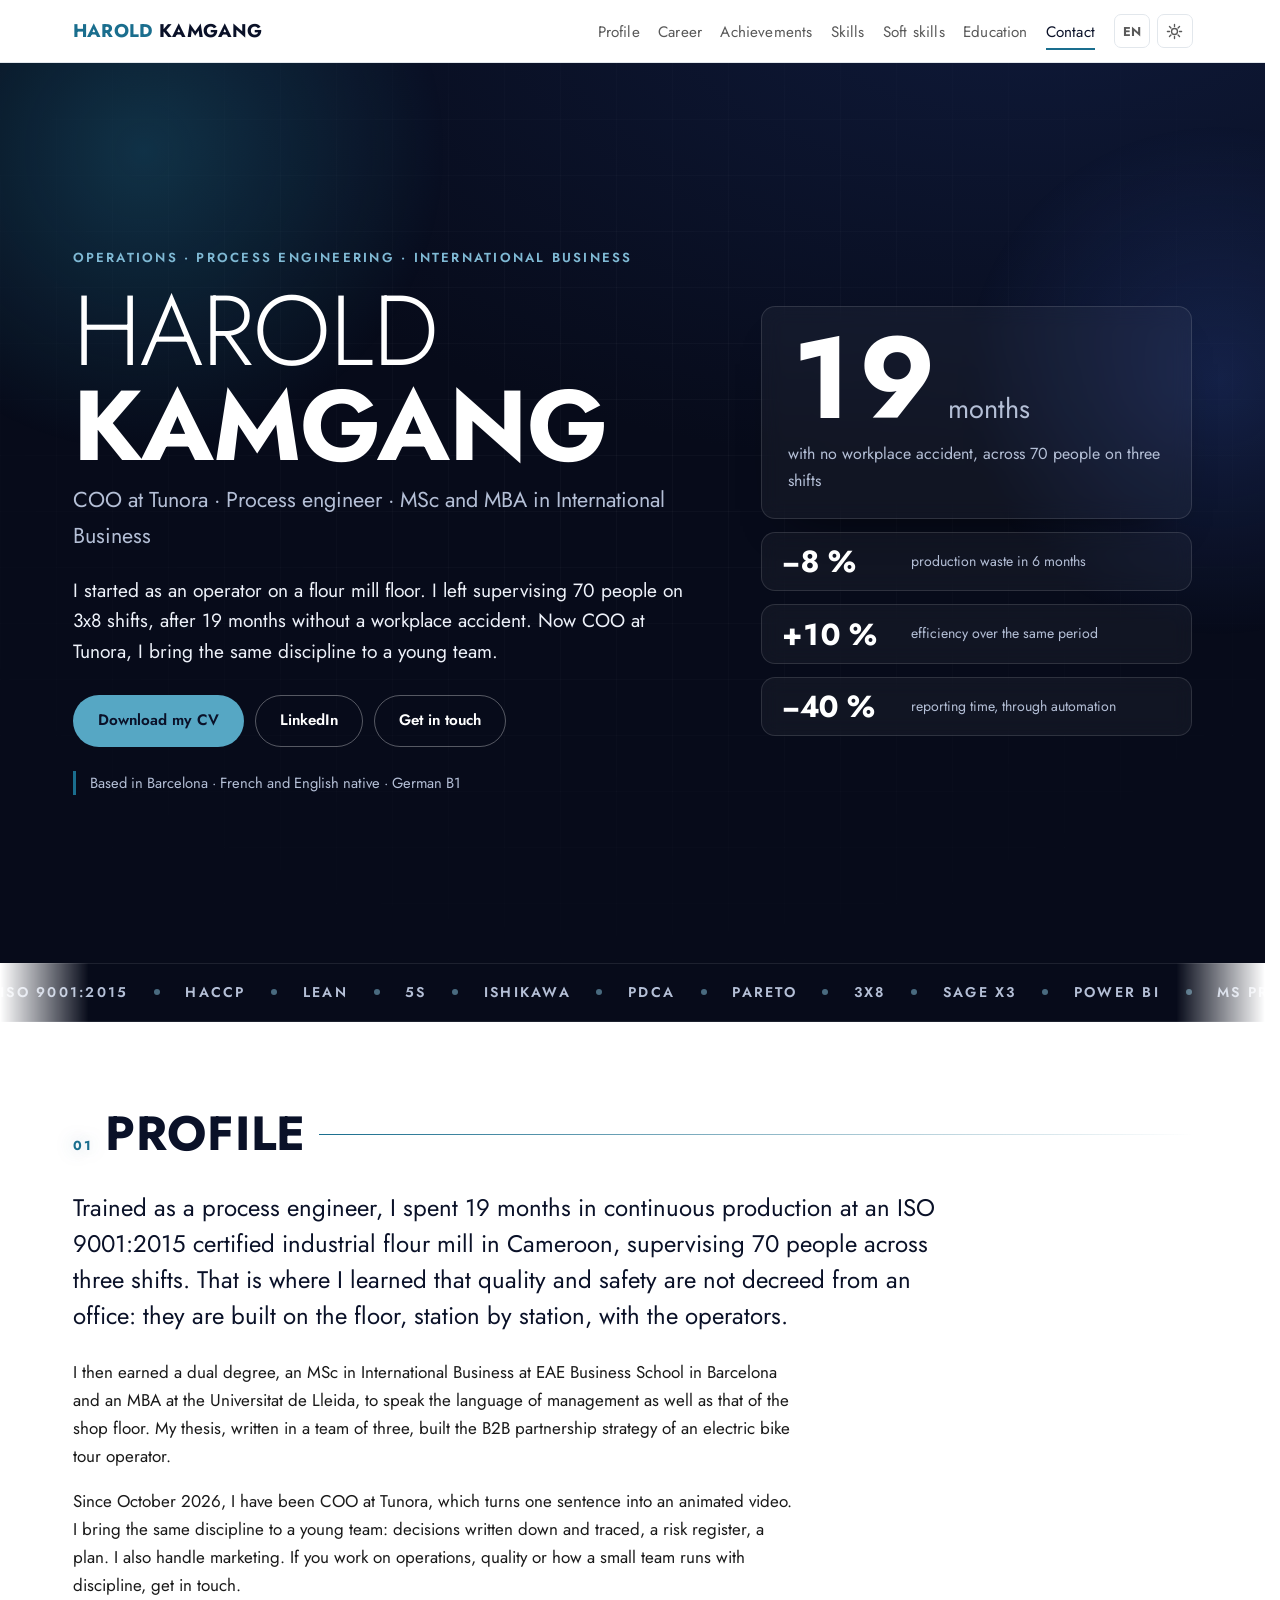
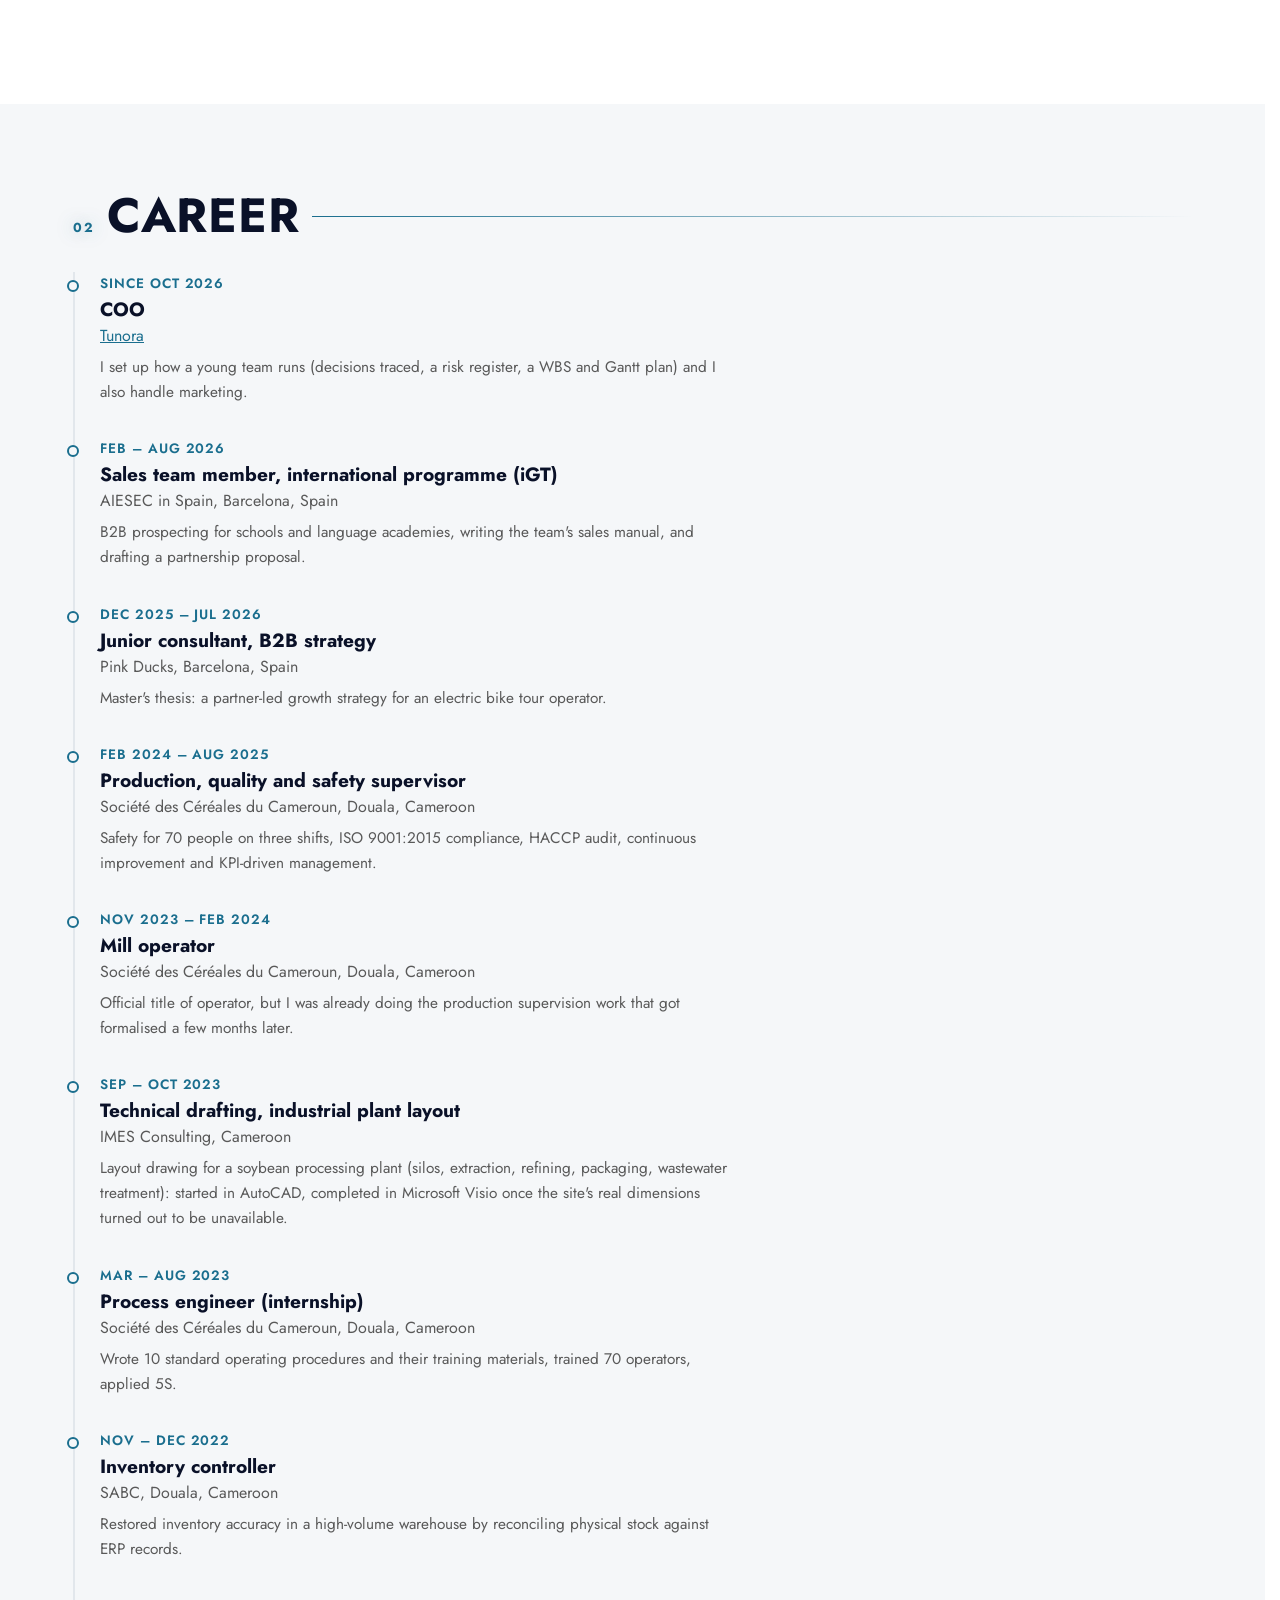
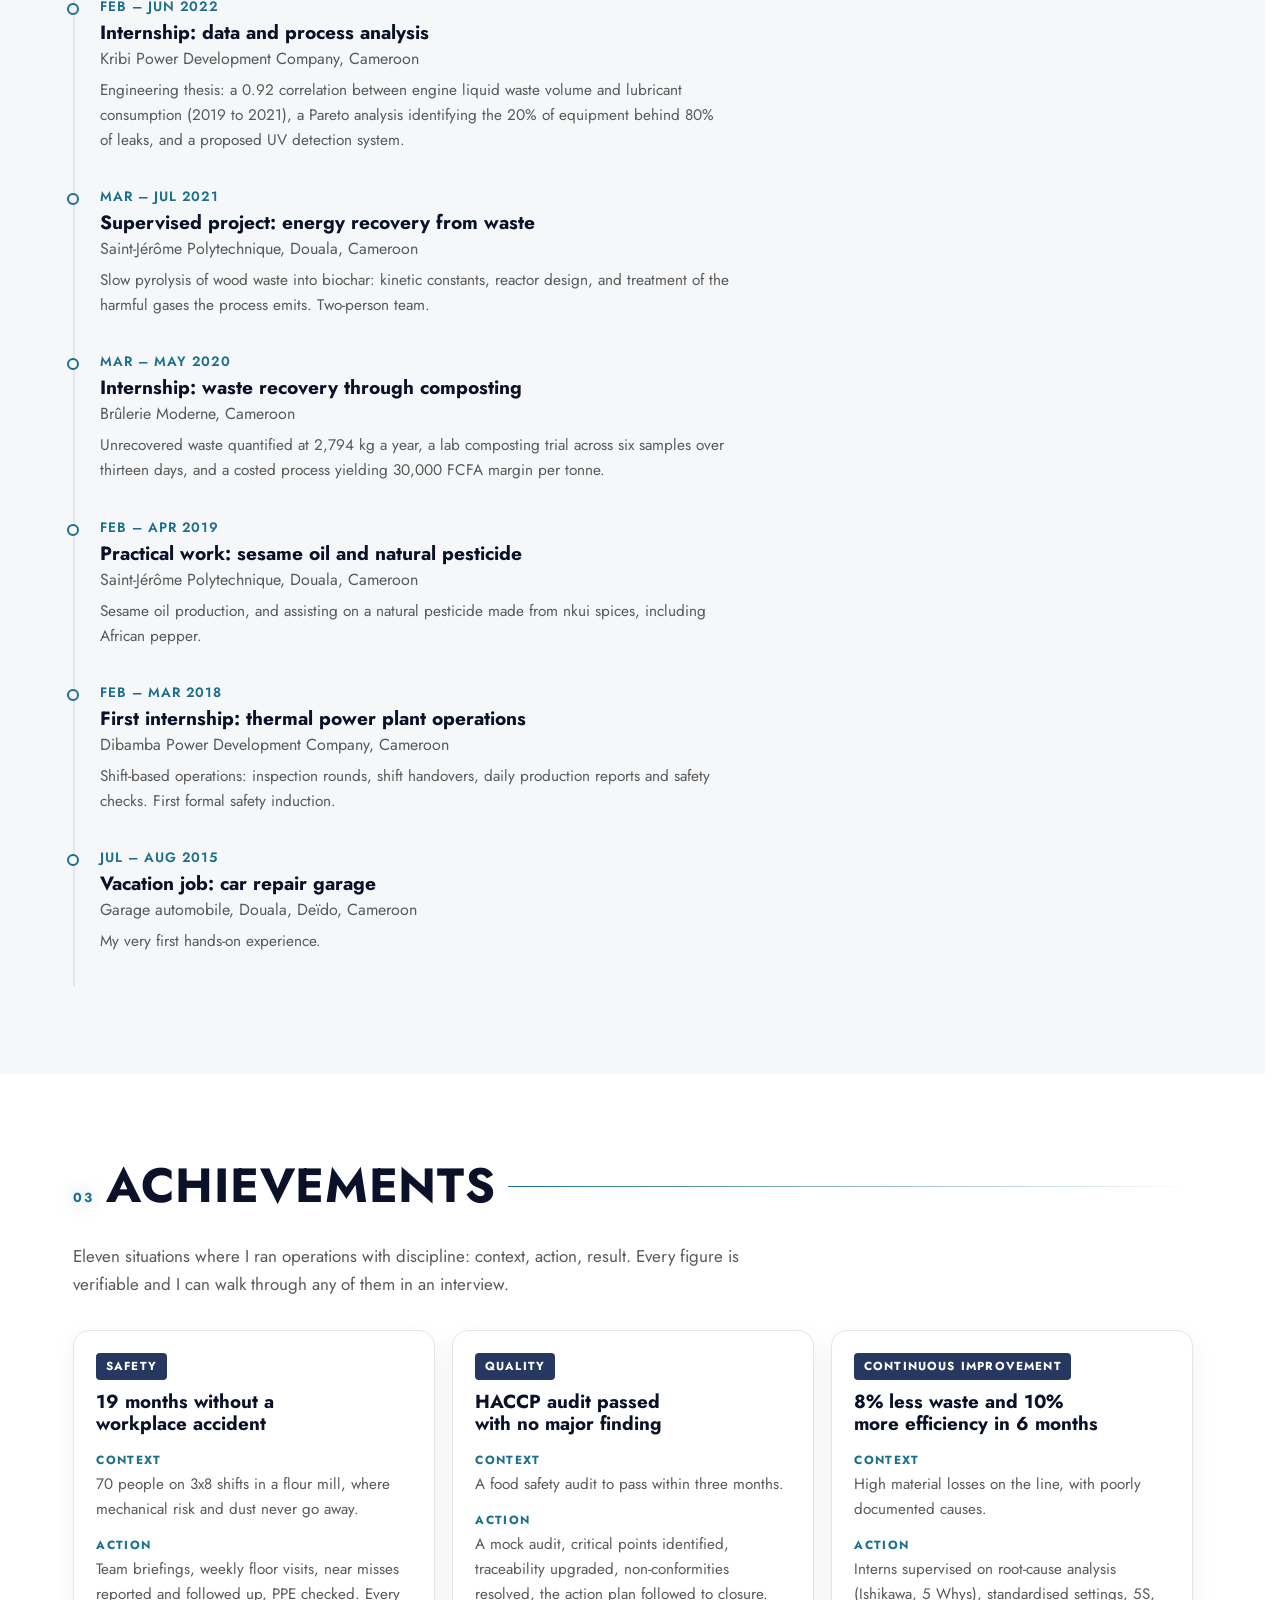
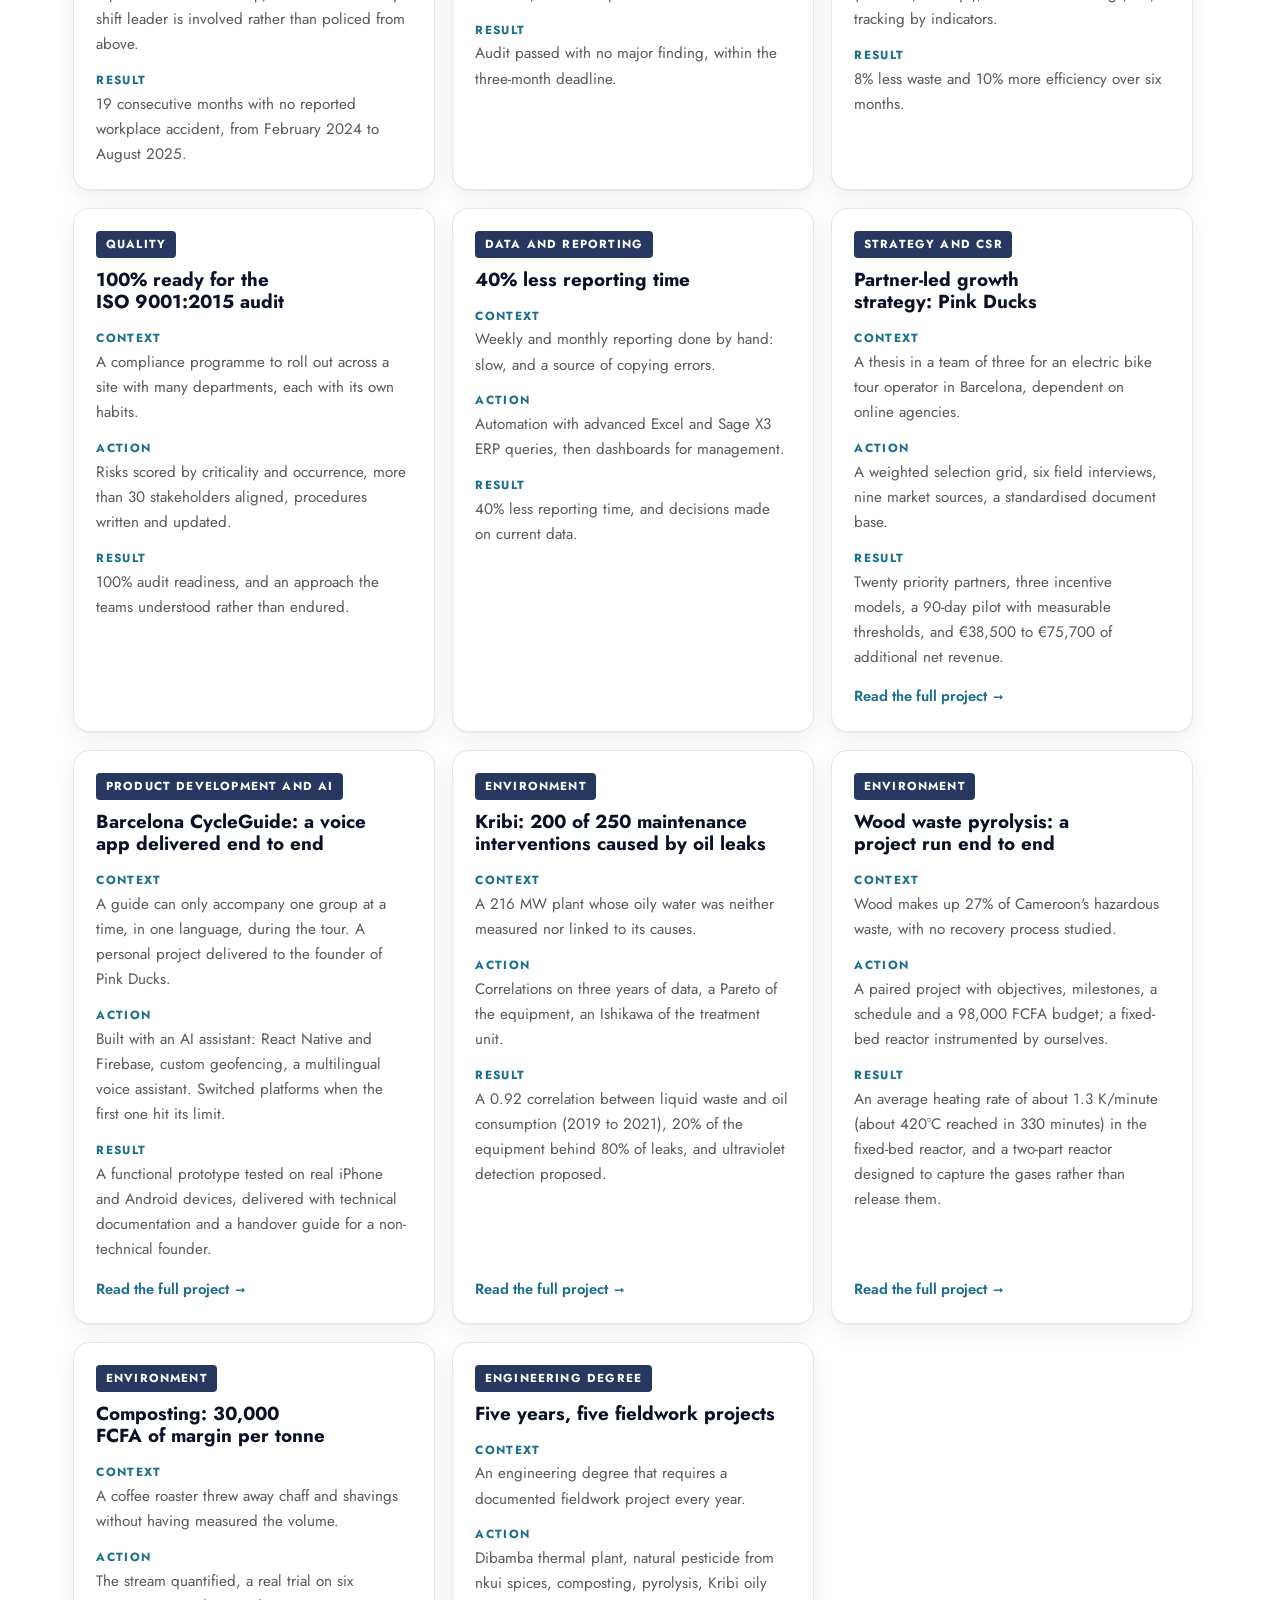
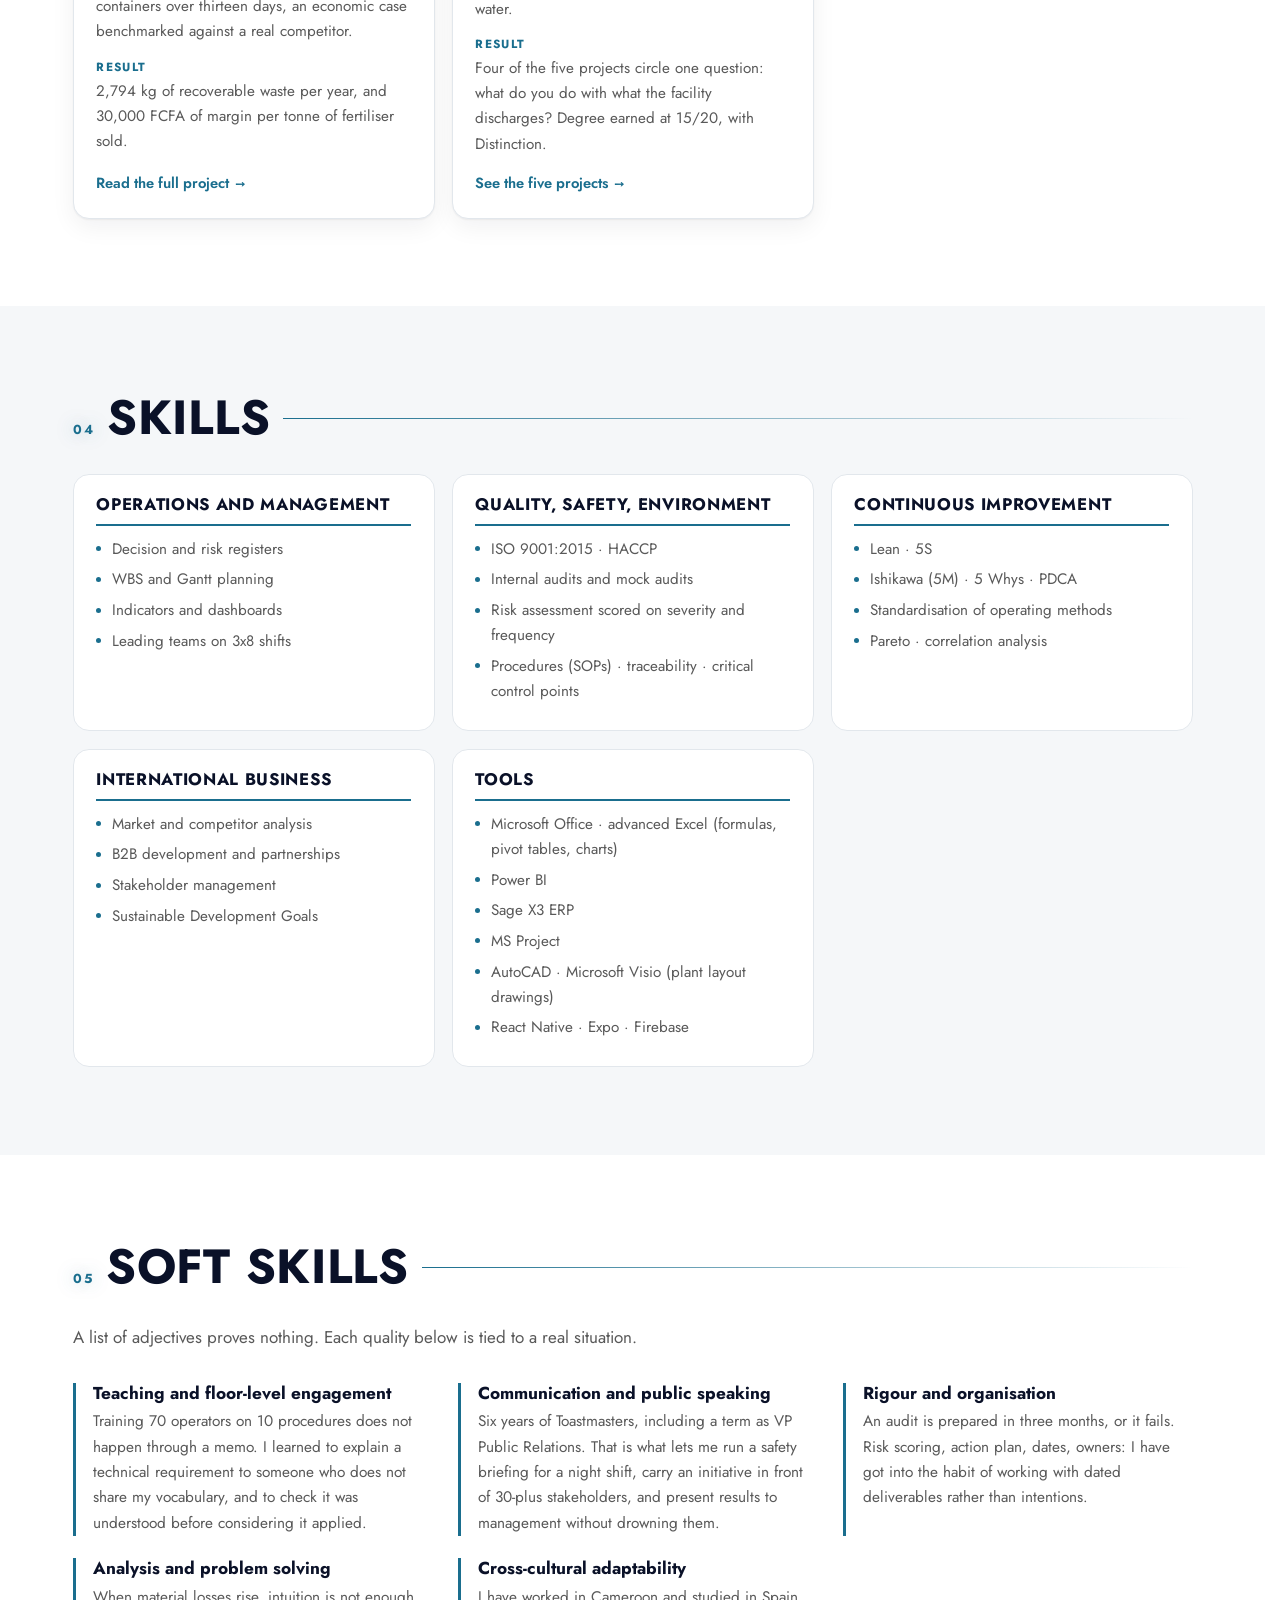
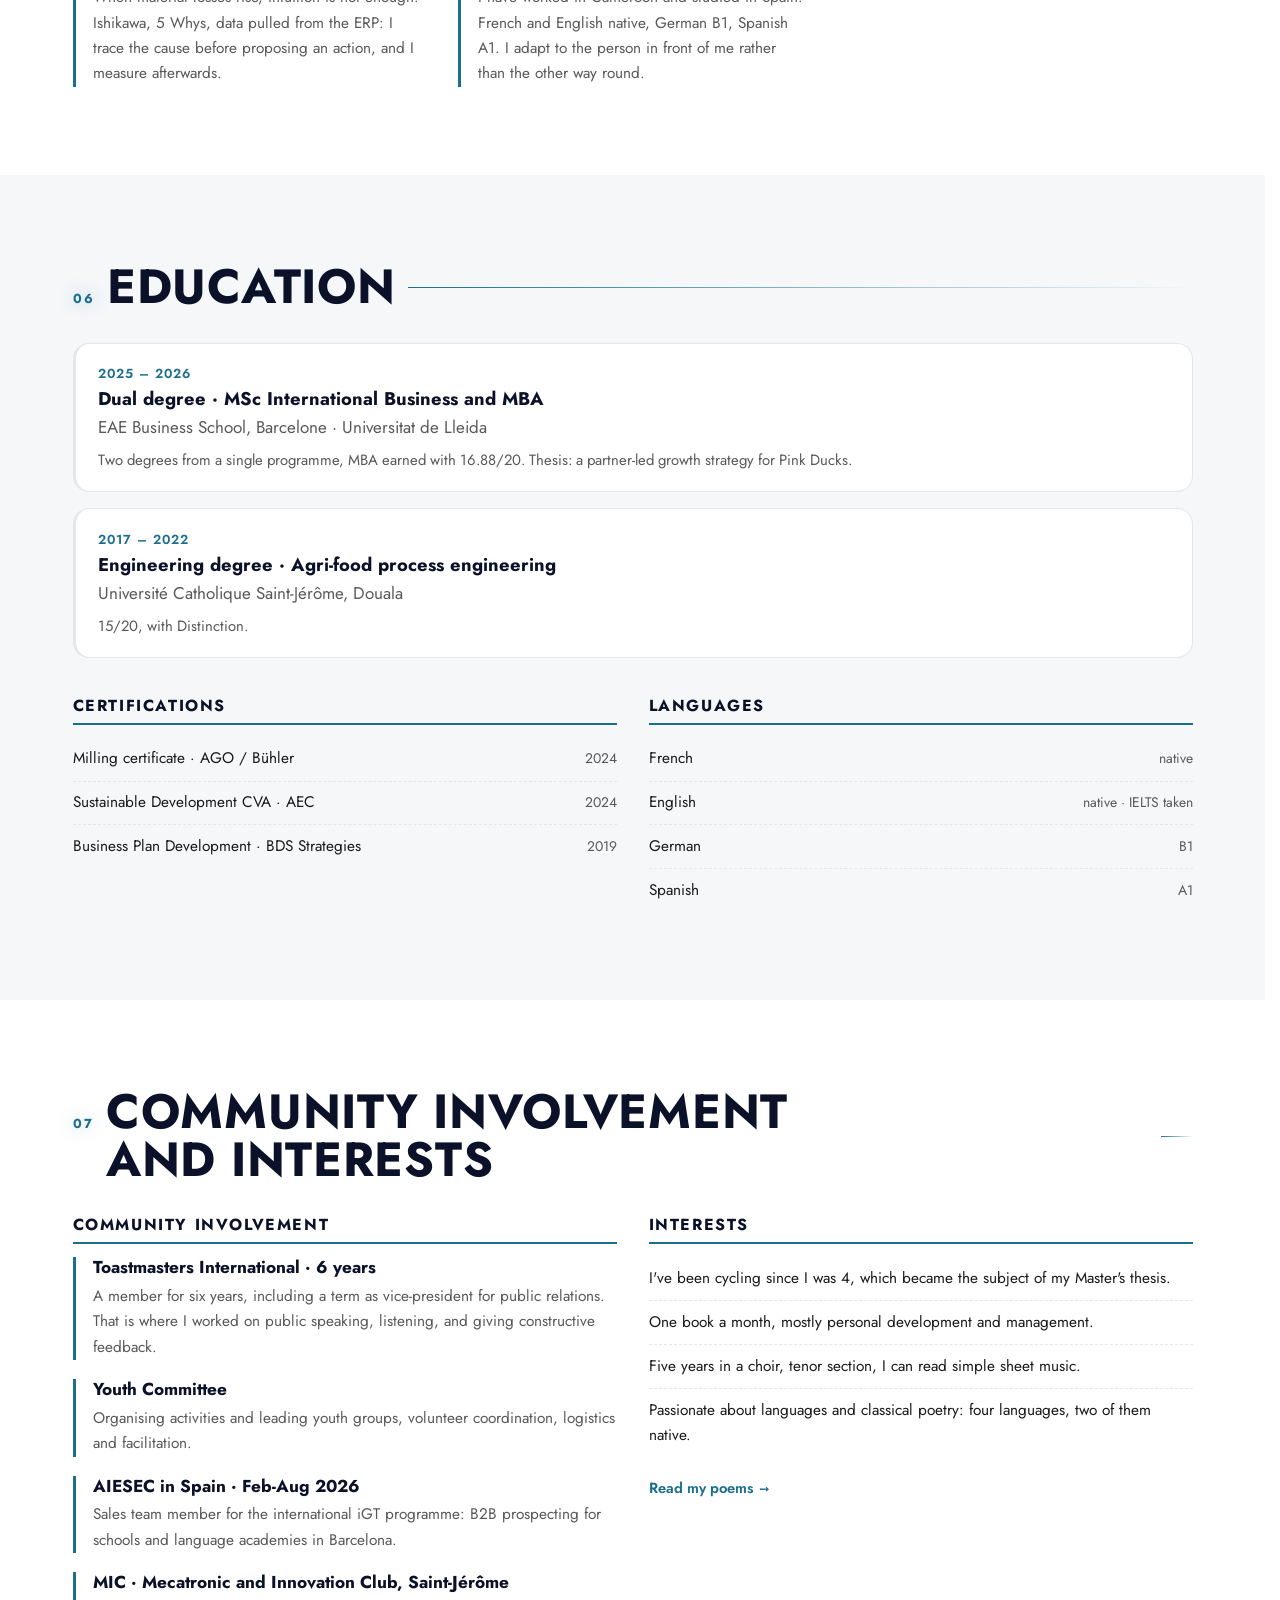
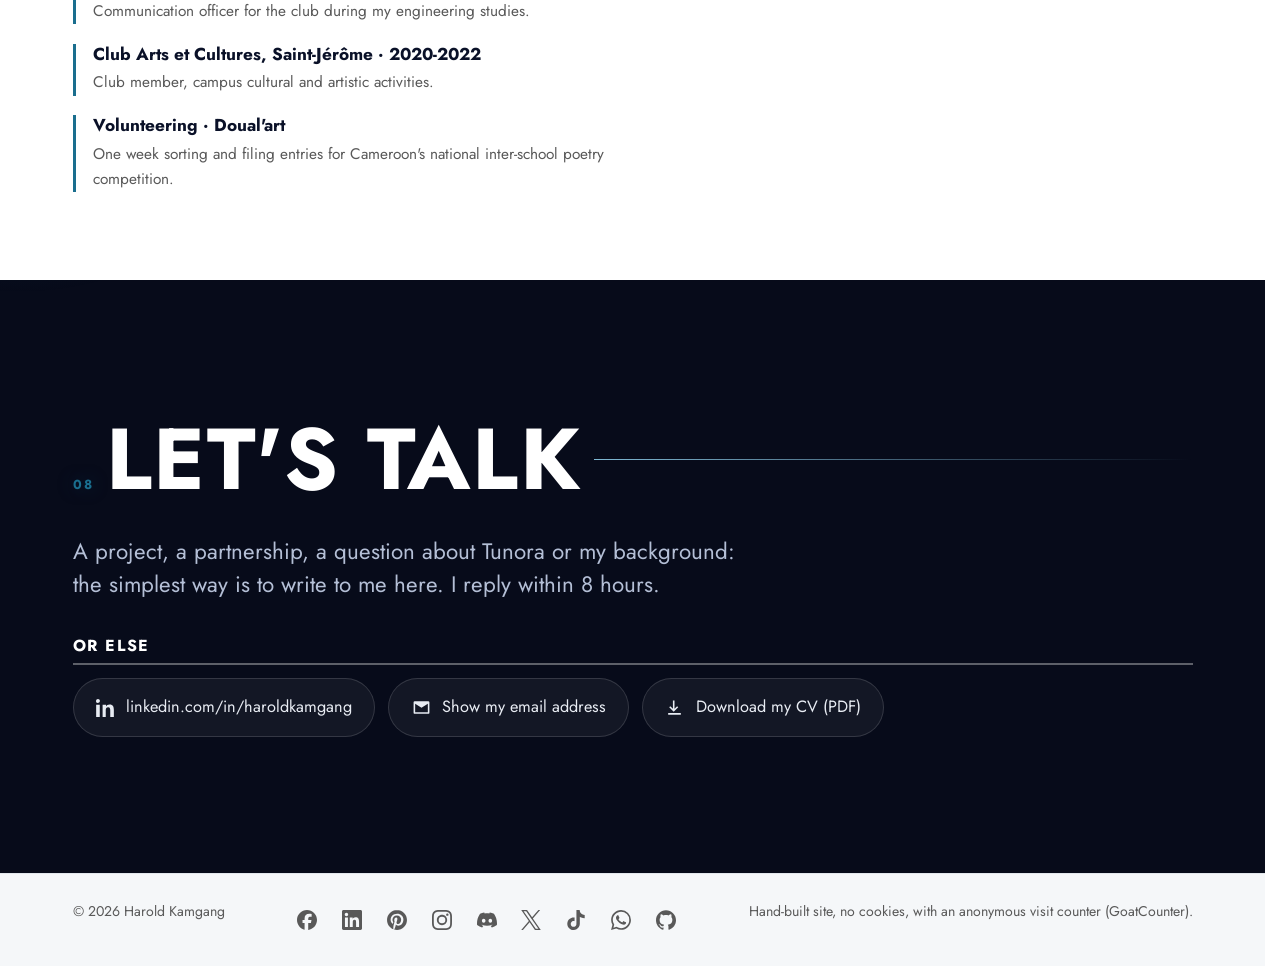
==== commit 06a576a9: "Merge main into links-page-goatcounter The links page now uses the self hosted Jost font and English" ====
--- a/index.html
+++ b/index.html
@@ -1,28 +1,31 @@
 <!DOCTYPE html>
-<html lang="fr" data-theme="auto">
+<html lang="fr" data-title-fr="Harold Kamgang · COO chez Tunora, ingénieur procédés" data-desc-fr="COO chez Tunora, ingénieur procédés, double diplôme MSc International Business et MBA. 19 mois sans accident du travail sur un site industriel de 70 personnes, 8 % de pertes en moins en 6 mois." data-theme="auto">
 <head>
 <meta charset="utf-8">
-<meta name="viewport" content="width=device-width, initial-scale=1">
-<title>Harold Kamgang · COO chez Tunora, ingénieur procédés</title>
-<meta name="description" content="COO chez Tunora, ingénieur procédés, double diplôme MSc International Business et MBA. 19 mois sans accident du travail sur un site industriel de 70 personnes, 8 % de pertes en moins en 6 mois.">
+<meta name="viewport" content="width=device-width, initial-scale=1, viewport-fit=cover">
+<title>Harold Kamgang · COO at Tunora, process engineer</title>
+<meta name="description" content="COO at Tunora, process engineer, dual degree MSc in International Business and MBA. 19 months without a workplace accident on a 70-person industrial site, 8% fewer losses in 6 months.">
 <link rel="canonical" href="https://kamgangharold-ui.github.io/">
 <meta name="author" content="Harold Kamgang">
-<meta name="theme-color" content="#0A1128">
+<meta name="theme-color" media="(prefers-color-scheme: light)" content="#FFFFFF">
+<meta name="theme-color" media="(prefers-color-scheme: dark)" content="#0A1128">
 
 <meta property="og:type" content="profile">
-<meta property="og:title" content="Harold Kamgang · COO chez Tunora, ingénieur procédés">
-<meta property="og:description" content="Opérations, procédés, business international. 19 mois sans accident du travail sur un site de 70 personnes.">
+<meta property="og:title" content="Harold Kamgang · COO at Tunora, process engineer">
+<meta property="og:description" content="Operations, process engineering, international business. 19 months without a workplace accident on a 70-person site.">
 <meta property="og:url" content="https://kamgangharold-ui.github.io/">
-<meta property="og:locale" content="fr_FR">
-<meta property="og:locale:alternate" content="en_GB">
+<meta property="og:locale" content="en_GB">
+<meta property="og:locale:alternate" content="fr_FR">
 <meta property="og:locale:alternate" content="es_ES">
 <meta property="og:locale:alternate" content="de_DE">
-<meta property="og:image" content="https://kamgangharold-ui.github.io/assets/img/og.png">
+<meta property="og:image" content="https://kamgangharold-ui.github.io/assets/img/og.png?v=20261106">
 <meta property="og:image:width" content="1200">
 <meta property="og:image:height" content="630">
-<meta property="og:image:alt" content="Harold Kamgang · COO chez Tunora, ingénieur procédés. 19 mois sans accident du travail, 8 % de pertes en moins, 40 % de temps de reporting en moins.">
+<meta property="og:image:alt" content="Harold Kamgang, COO at Tunora, process engineer. 19 months without a workplace accident, 8% less waste, 40% less reporting time.">
 <meta name="twitter:card" content="summary_large_image">
-<meta name="twitter:image" content="https://kamgangharold-ui.github.io/assets/img/og.png">
+<meta name="twitter:title" content="Harold Kamgang · COO at Tunora, process engineer">
+<meta name="twitter:description" content="Operations, process engineering, international business. 19 months without a workplace accident on a 70-person site.">
+<meta name="twitter:image" content="https://kamgangharold-ui.github.io/assets/img/og.png?v=20261106">
 
 <link rel="alternate" hreflang="fr" href="https://kamgangharold-ui.github.io/">
 <link rel="alternate" hreflang="en" href="https://kamgangharold-ui.github.io/?lang=en">
@@ -31,11 +34,11 @@
 <link rel="alternate" hreflang="x-default" href="https://kamgangharold-ui.github.io/">
 
 <link rel="icon" href="assets/img/favicon.svg" type="image/svg+xml">
-<link rel="preconnect" href="https://fonts.googleapis.com">
-<link rel="preconnect" href="https://fonts.gstatic.com" crossorigin>
-<link href="https://fonts.googleapis.com/css2?family=Roboto+Condensed:wght@400;600;700&family=Source+Sans+3:wght@400;600&display=swap" rel="stylesheet">
+<link rel="preload" href="assets/fonts/jost-latin.woff2" as="font" type="font/woff2" crossorigin>
+<link rel="stylesheet" href="assets/css/fonts.css">
 <link rel="stylesheet" href="assets/css/style.css">
 <link rel="stylesheet" href="assets/css/motion.css">
+<link rel="stylesheet" href="assets/css/design.css">
 
 <script type="application/ld+json">
 {
@@ -45,7 +48,7 @@
   "url": "https://kamgangharold-ui.github.io/",
   "jobTitle": "COO",
   "worksFor": { "@type": "Organization", "name": "Tunora", "url": "https://tunora.app/" },
-  "description": "COO chez Tunora, ingénieur procédés, double diplôme MSc International Business et MBA.",
+  "description": "COO at Tunora, process engineer, dual degree MSc International Business and MBA.",
   "knowsLanguage": ["fr", "en", "de", "es"],
   "sameAs": ["https://www.linkedin.com/in/haroldkamgang"],
   "alumniOf": [
@@ -53,7 +56,7 @@
     { "@type": "CollegeOrUniversity", "name": "Universitat de Lleida" },
     { "@type": "CollegeOrUniversity", "name": "Université Catholique Saint-Jérôme" }
   ],
-  "knowsAbout": ["ISO 9001:2015", "HACCP", "Évaluation des risques", "Amélioration continue", "Lean 5S", "Power BI", "Gestion des opérations", "Business international"]
+  "knowsAbout": ["ISO 9001:2015", "HACCP", "Risk assessment", "Continuous improvement", "Lean 5S", "Power BI", "Operations management", "International business"]
 }
 </script>
 </head>
@@ -81,7 +84,7 @@
 
     <div class="nav__tools">
       <div class="langsel">
-        <button class="pill" id="lang" aria-haspopup="listbox" aria-expanded="false" aria-label="Choisir la langue (actuelle : FR)"><span aria-hidden="true">FR</span></button>
+        <button class="pill" id="lang" aria-haspopup="listbox" aria-expanded="false" aria-label="FR, choisir la langue"><span aria-hidden="true">FR</span></button>
         <ul class="langsel__menu" id="langmenu" role="listbox" hidden>
           <li class="langsel__opt is-current" role="option" data-lang="fr" tabindex="0" aria-selected="true">FR</li>
           <li class="langsel__opt" role="option" data-lang="en" tabindex="0" aria-selected="false">EN</li>
@@ -101,12 +104,13 @@
 
 <!-- ══════════════ ACCUEIL ══════════════ -->
 <section class="hero" id="top">
+  <div class="aurora" aria-hidden="true"><i></i><i></i><i></i></div>
   <div class="wrap hero__grid">
     <div class="hero__text">
       <p class="hero__kicker" data-i18n="hero.kicker">Opérations · Procédés · Business international</p>
       <h1 class="hero__name">Harold <strong>Kamgang</strong></h1>
       <p class="hero__role" data-i18n="hero.role">COO chez Tunora · Ingénieur procédés · MSc et MBA International Business</p>
-      <p class="hero__pitch" data-i18n="hero.pitch">J'ai supervisé la production, la qualité et la sécurité d'un site industriel de 70 personnes en 3x8, 19 mois sans un seul accident du travail. Aujourd'hui COO chez Tunora, j'apporte la même discipline à une entreprise qui démarre.</p>
+      <p class="hero__pitch" data-i18n="hero.pitch">J'ai commencé comme opérateur au sol d'une minoterie. J'en suis parti en supervisant 70 personnes en 3x8, après 19 mois sans accident du travail. Aujourd'hui COO chez Tunora, j'applique la même discipline à une jeune équipe.</p>
 
       <div class="hero__cta">
         <span class="cvlink" data-i18n="hero.cv"><a class="btn btn--solid" href="cv/CV-Harold-KAMGANG-FR.pdf" download>Télécharger mon CV</a></span>
@@ -126,14 +130,22 @@
   </div>
 </section>
 
+<!-- Bandeau décoratif : les méthodes et outils déjà cités dans Compétences -->
+<div class="ticker" aria-hidden="true">
+  <div class="ticker__track">
+    <span>ISO 9001:2015</span><span>HACCP</span><span>Lean</span><span>5S</span><span>Ishikawa</span><span>PDCA</span><span>Pareto</span><span>3x8</span><span>Sage X3</span><span>Power BI</span><span>MS Project</span><span>AutoCAD</span>
+    <span>ISO 9001:2015</span><span>HACCP</span><span>Lean</span><span>5S</span><span>Ishikawa</span><span>PDCA</span><span>Pareto</span><span>3x8</span><span>Sage X3</span><span>Power BI</span><span>MS Project</span><span>AutoCAD</span>
+  </div>
+</div>
+
 <!-- ══════════════ PROFIL ══════════════ -->
 <section class="sec" id="about">
   <div class="wrap">
     <h2 class="sec__t"><span class="sec__n">01</span><span data-i18n="about.h">Profil</span></h2>
     <div class="prose">
-      <p data-i18n="about.p1">Ingénieur génie des procédés de formation, j'ai passé 19 mois en production continue dans une minoterie industrielle au Cameroun, à encadrer 70 personnes en 3x8. C'est là que j'ai compris que la qualité et la sécurité ne se décrètent pas depuis un bureau : elles se construisent sur le terrain, poste par poste, avec les opérateurs.</p>
+      <p data-i18n="about.p1">Ingénieur génie des procédés de formation, j'ai passé 19 mois en production continue dans une minoterie industrielle certifiée ISO 9001:2015 au Cameroun, à encadrer 70 personnes en 3x8. C'est là que j'ai compris que la qualité et la sécurité ne se décrètent pas depuis un bureau : elles se construisent sur le terrain, poste par poste, avec les opérateurs.</p>
       <p data-i18n="about.p2">J'ai ensuite obtenu un double diplôme, MSc International Business à l'EAE Business School de Barcelone et MBA à l'Universitat de Lleida, pour parler le langage de la direction autant que celui de l'atelier. Mon mémoire, mené en équipe de trois, a bâti la stratégie de partenariats B2B d'un opérateur de tours à vélo électrique.</p>
-      <p data-i18n="about.p3">Depuis octobre 2026, je suis COO chez Tunora, qui transforme une phrase en vidéo animée. J'y structure le fonctionnement d'une jeune équipe (décisions écrites et tracées, registre des risques, planning) et je m'occupe aussi du marketing. La même discipline qu'à l'usine, appliquée à une entreprise qui démarre.</p>
+      <p data-i18n="about.p3">Depuis octobre 2026, je suis COO chez Tunora, qui transforme une phrase en vidéo animée. J'y applique la même discipline à une jeune équipe : décisions écrites et tracées, registre des risques, planning. Je m'occupe aussi du marketing. Si vous travaillez sur les opérations, la qualité ou la façon de faire tourner une petite équipe avec rigueur, contactez-moi.</p>
     </div>
   </div>
 </section>
@@ -195,7 +207,7 @@
         <p class="tl__d" data-i18n="tl.5.d">Fév. – Juin 2022</p>
         <h3 class="tl__r" data-i18n="tl.5.r">Stage : analyse de données et procédés</h3>
         <p class="tl__o">Kribi Power Development Company, <span data-i18n="tl.5.o">Cameroun</span></p>
-        <p class="tl__x" data-i18n="tl.5.x">Mémoire d'ingénieur : corrélation de 0,92 entre boues et consommation d'huile, Pareto identifiant les 20 % d'équipements à l'origine de 80 % des fuites, et proposition d'une détection UV. <a href="projets/kribi-eaux-huileuses.html">Lire le détail</a></p>
+        <p class="tl__x" data-i18n="tl.5.x">Mémoire d'ingénieur : corrélation de 0,92 entre le volume de déchets liquides des moteurs et la consommation d'huile (2019 à 2021), Pareto identifiant les 20 % d'équipements à l'origine de 80 % des fuites, et proposition d'une détection UV. <a href="projets/kribi-eaux-huileuses.html">Lire le détail</a></p>
       </li>
       <li class="tl__i">
         <p class="tl__d" data-i18n="tl.6.d">Mars – Juil. 2021</p>
@@ -235,16 +247,16 @@
 <section class="sec" id="projects">
   <div class="wrap">
     <h2 class="sec__t"><span class="sec__n">03</span><span data-i18n="proj.h">Réalisations</span></h2>
-    <p class="sec__lead" data-i18n="proj.lead">Onze situations concrètes, décrites en contexte, action et résultat. Tous les chiffres sont vérifiables et je peux les détailler en entretien.</p>
+    <p class="sec__lead" data-i18n="proj.lead">Onze situations où j'ai fait tourner des opérations avec discipline : contexte, action, résultat. Chaque chiffre est vérifiable et je peux le détailler en entretien.</p>
 
     <div class="cards">
       <article class="card">
         <p class="card__tag card__tag--s" data-i18n="tag.security">Sécurité</p>
         <h3 class="card__t" data-i18n="proj.1.t">19 mois sans accident du travail</h3>
         <dl class="car">
-          <dt data-i18n="lbl.ctx">Contexte</dt><dd data-i18n="proj.1.c">Site de production continue, 70 personnes réparties en 3x8, dans un secteur minotier où les risques mécaniques et l'empoussièrement sont permanents.</dd>
-          <dt data-i18n="lbl.act">Action</dt><dd data-i18n="proj.1.a">Sensibilisation systématique des équipes, visites terrain hebdomadaires, remontée et traitement des presqu'accidents, contrôle du port des EPI, et implication de chaque chef de poste dans la démarche plutôt qu'un contrôle descendant.</dd>
-          <dt data-i18n="lbl.res">Résultat</dt><dd data-i18n="proj.1.r">19 mois consécutifs sans accident du travail déclaré, soit toute la durée de ma présence sur le site.</dd>
+          <dt data-i18n="lbl.ctx">Contexte</dt><dd data-i18n="proj.1.c">70 personnes en 3x8 dans une minoterie, où le risque mécanique et la poussière sont permanents.</dd>
+          <dt data-i18n="lbl.act">Action</dt><dd data-i18n="proj.1.a">Briefings d'équipe, visites terrain chaque semaine, presqu'accidents remontés et traités, port des EPI contrôlé. Chaque chef de poste est impliqué au lieu d'être surveillé d'en haut.</dd>
+          <dt data-i18n="lbl.res">Résultat</dt><dd data-i18n="proj.1.r">19 mois consécutifs sans accident du travail déclaré, de février 2024 à août 2025.</dd>
         </dl>
       </article>
 
@@ -252,8 +264,8 @@
         <p class="card__tag card__tag--q" data-i18n="tag.quality">Qualité</p>
         <h3 class="card__t" data-i18n="proj.2.t">Audit HACCP validé sans écart majeur</h3>
         <dl class="car">
-          <dt data-i18n="lbl.ctx">Contexte</dt><dd data-i18n="proj.2.c">Le site devait passer son audit de sécurité alimentaire dans un délai contraint de trois mois.</dd>
-          <dt data-i18n="lbl.act">Action</dt><dd data-i18n="proj.2.a">Audit blanc préalable, identification des points critiques, mise à niveau de la traçabilité, traitement des non-conformités relevées et pilotage du plan d'actions jusqu'à clôture.</dd>
+          <dt data-i18n="lbl.ctx">Contexte</dt><dd data-i18n="proj.2.c">Un audit de sécurité alimentaire à passer en trois mois.</dd>
+          <dt data-i18n="lbl.act">Action</dt><dd data-i18n="proj.2.a">Audit blanc, points critiques identifiés, traçabilité mise à niveau, non-conformités traitées, plan d'actions suivi jusqu'à la clôture.</dd>
           <dt data-i18n="lbl.res">Résultat</dt><dd data-i18n="proj.2.r">Audit validé sans écart majeur, dans le délai de trois mois.</dd>
         </dl>
       </article>
@@ -262,19 +274,19 @@
         <p class="card__tag card__tag--i" data-i18n="tag.ci">Amélioration continue</p>
         <h3 class="card__t" data-i18n="proj.3.t">−8 % de pertes et +10 % d'efficacité en 6 mois</h3>
         <dl class="car">
-          <dt data-i18n="lbl.ctx">Contexte</dt><dd data-i18n="proj.3.c">Pertes matière élevées sur la ligne, avec des causes multiples et mal documentées.</dd>
-          <dt data-i18n="lbl.act">Action</dt><dd data-i18n="proj.3.a">Encadrement de stagiaires sur l'analyse des causes racines (diagrammes Ishikawa et 5 Pourquoi), standardisation des réglages, application du 5S et suivi par indicateurs.</dd>
-          <dt data-i18n="lbl.res">Résultat</dt><dd data-i18n="proj.3.r">8 % de pertes en moins et 10 % d'efficacité en plus sur six mois.</dd>
+          <dt data-i18n="lbl.ctx">Contexte</dt><dd data-i18n="proj.3.c">Des pertes matière élevées sur la ligne, aux causes mal documentées.</dd>
+          <dt data-i18n="lbl.act">Action</dt><dd data-i18n="proj.3.a">Stagiaires encadrés sur l'analyse des causes racines (Ishikawa, 5 Pourquoi), réglages standardisés, 5S, suivi par indicateurs.</dd>
+          <dt data-i18n="lbl.res">Résultat</dt><dd data-i18n="proj.3.r">8 % de pertes en moins et 10 % d'efficacité en plus en six mois.</dd>
         </dl>
       </article>
 
       <article class="card">
         <p class="card__tag card__tag--q" data-i18n="tag.quality">Qualité</p>
-        <h3 class="card__t" data-i18n="proj.4.t">Conformité ISO 9001:2015 · 100 % de préparation à l'audit</h3>
-        <dl class="car">
-          <dt data-i18n="lbl.ctx">Contexte</dt><dd data-i18n="proj.4.c">Déploiement du programme de conformité ISO 9001:2015 sur un site aux services multiples, chacun avec ses habitudes.</dd>
-          <dt data-i18n="lbl.act">Action</dt><dd data-i18n="proj.4.a">Évaluation des risques cotée en criticité et en occurrence, alignement de plus de 30 parties prenantes, rédaction et mise à jour des procédures.</dd>
-          <dt data-i18n="lbl.res">Résultat</dt><dd data-i18n="proj.4.r">100 % de préparation à l'audit, et une démarche qualité comprise par les équipes plutôt que subie.</dd>
+        <h3 class="card__t" data-i18n="proj.4.t">Prêt pour l'audit ISO 9001:2015 à 100 %</h3>
+        <dl class="car">
+          <dt data-i18n="lbl.ctx">Contexte</dt><dd data-i18n="proj.4.c">Un programme de conformité à déployer sur un site aux services multiples, chacun avec ses habitudes.</dd>
+          <dt data-i18n="lbl.act">Action</dt><dd data-i18n="proj.4.a">Risques cotés en criticité et occurrence, plus de 30 parties prenantes alignées, procédures écrites et mises à jour.</dd>
+          <dt data-i18n="lbl.res">Résultat</dt><dd data-i18n="proj.4.r">100 % de préparation à l'audit, et une démarche comprise par les équipes plutôt que subie.</dd>
         </dl>
       </article>
 
@@ -282,73 +294,73 @@
         <p class="card__tag card__tag--d" data-i18n="tag.data">Données et pilotage</p>
         <h3 class="card__t" data-i18n="proj.5.t">−40 % de temps de reporting</h3>
         <dl class="car">
-          <dt data-i18n="lbl.ctx">Contexte</dt><dd data-i18n="proj.5.c">Reporting hebdomadaire et mensuel produit à la main : chronophage, et source d'erreurs de recopie.</dd>
-          <dt data-i18n="lbl.act">Action</dt><dd data-i18n="proj.5.a">Automatisation du reporting (Excel avancé, requêtes sur l'ERP Sage X3), puis construction de tableaux de bord destinés à la direction.</dd>
-          <dt data-i18n="lbl.res">Résultat</dt><dd data-i18n="proj.5.r">40 % de temps de reporting en moins, et des décisions prises sur des données à jour plutôt que sur la semaine précédente.</dd>
+          <dt data-i18n="lbl.ctx">Contexte</dt><dd data-i18n="proj.5.c">Un reporting hebdomadaire et mensuel fait à la main : lent, et source d'erreurs de recopie.</dd>
+          <dt data-i18n="lbl.act">Action</dt><dd data-i18n="proj.5.a">Automatisation avec Excel avancé et des requêtes sur l'ERP Sage X3, puis des tableaux de bord pour la direction.</dd>
+          <dt data-i18n="lbl.res">Résultat</dt><dd data-i18n="proj.5.r">40 % de temps de reporting en moins, et des décisions prises sur des données à jour.</dd>
         </dl>
       </article>
 
       <article class="card">
         <p class="card__tag card__tag--r" data-i18n="tag.rse">Stratégie et RSE</p>
-        <h3 class="card__t" data-i18n="proj.6.t">Stratégie de croissance par partenariats · Pink Ducks</h3>
-        <dl class="car">
-          <dt data-i18n="lbl.ctx">Contexte</dt><dd data-i18n="proj.6.c">Mémoire de fin de Master, en équipe de trois, pour un opérateur de tours à vélo électrique à Barcelone dépendant des agences en ligne et de leurs commissions.</dd>
-          <dt data-i18n="lbl.act">Action</dt><dd data-i18n="proj.6.a">Grille de sélection multicritère des partenaires, six entretiens de terrain et neuf sources de marché, standardisation du référentiel documentaire commercial.</dd>
-          <dt data-i18n="lbl.res">Résultat</dt><dd data-i18n="proj.6.r">Liste des 20 partenaires prioritaires, trois modèles d'incitation et un pilote de 90 jours à seuils mesurables. Projection de 38 500 à 75 700 € de revenu net additionnel, aligné aux ODD 8, 11 et 17.</dd>
+        <h3 class="card__t" data-i18n="proj.6.t">Stratégie de croissance par partenariats : Pink Ducks</h3>
+        <dl class="car">
+          <dt data-i18n="lbl.ctx">Contexte</dt><dd data-i18n="proj.6.c">Mémoire en équipe de trois pour un opérateur de tours à vélo électrique à Barcelone, dépendant des agences en ligne.</dd>
+          <dt data-i18n="lbl.act">Action</dt><dd data-i18n="proj.6.a">Grille de sélection pondérée, six entretiens de terrain, neuf sources de marché, base documentaire standardisée.</dd>
+          <dt data-i18n="lbl.res">Résultat</dt><dd data-i18n="proj.6.r">Vingt partenaires prioritaires, trois modèles d'incitation, un pilote de 90 jours à seuils mesurables, de 38 500 à 75 700 € de revenu net supplémentaire.</dd>
         </dl>
         <a class="card__more" href="projets/pink-ducks.html" data-i18n="proj.6.more">Lire le détail du projet →</a>
       </article>
 
       <article class="card">
         <p class="card__tag card__tag--r" data-i18n="tag.dev">Développement produit et IA</p>
-        <h3 class="card__t" data-i18n="proj.9.t">Barcelona CycleGuide · application mobile vocale</h3>
-        <dl class="car">
-          <dt data-i18n="lbl.ctx">Contexte</dt><dd data-i18n="proj.9.c">Un guide à vélo ne peut accompagner qu'un groupe à la fois, dans une seule langue, et seulement pendant le tour. Projet personnel livré au fondateur de Pink Ducks.</dd>
-          <dt data-i18n="lbl.act">Action</dt><dd data-i18n="proj.9.a">Conception et développement assistés par IA : React Native et Firebase, moteur de géorepérage sur mesure, assistant IA vocal multilingue, navigation virage par virage.</dd>
-          <dt data-i18n="lbl.res">Résultat</dt><dd data-i18n="proj.9.r">Prototype fonctionnel testé sur iPhone et Android réels, livré avec sa documentation technique et son guide de reprise. L'application avertit des zones interdites avant l'infraction : de la prévention, au sens littéral.</dd>
+        <h3 class="card__t" data-i18n="proj.9.t">Barcelona CycleGuide : une application vocale livrée de bout en bout</h3>
+        <dl class="car">
+          <dt data-i18n="lbl.ctx">Contexte</dt><dd data-i18n="proj.9.c">Un guide ne peut accompagner qu'un groupe à la fois, dans une seule langue, pendant le tour. Projet personnel livré au fondateur de Pink Ducks.</dd>
+          <dt data-i18n="lbl.act">Action</dt><dd data-i18n="proj.9.a">Conçue avec un assistant IA : React Native et Firebase, géofencing maison, assistant vocal multilingue. Changement de plateforme quand la première a atteint sa limite.</dd>
+          <dt data-i18n="lbl.res">Résultat</dt><dd data-i18n="proj.9.r">Prototype fonctionnel testé sur de vrais iPhone et Android, livré avec sa documentation technique et un guide de reprise pour un fondateur non technique.</dd>
         </dl>
         <a class="card__more" href="projets/barcelona-cycleguide.html" data-i18n="proj.9.more">Lire le détail du projet →</a>
       </article>
       <article class="card">
         <p class="card__tag card__tag--e" data-i18n="tag.env">Environnement</p>
-        <h3 class="card__t" data-i18n="proj.7.t">Réduction des rejets d'eaux huileuses · Kribi Power</h3>
-        <dl class="car">
-          <dt data-i18n="lbl.ctx">Contexte</dt><dd data-i18n="proj.7.c">Une centrale électrique produisait des eaux huileuses dont le volume n'était ni mesuré ni modélisé.</dd>
-          <dt data-i18n="lbl.act">Action</dt><dd data-i18n="proj.7.a">Corrélation entre heures moteur et consommation de lubrifiant pour modéliser la production de rejets, puis proposition d'une détection par capteurs.</dd>
-          <dt data-i18n="lbl.res">Résultat</dt><dd data-i18n="proj.7.r">Corrélation de 0,92 établie, 20 % des équipements identifiés comme responsables de 80 % des fuites, et un système de détection UV proposé. En 2021, 200 des 250 maintenances en salle machine étaient dues aux fuites d'huile.</dd>
+        <h3 class="card__t" data-i18n="proj.7.t">Kribi : 200 maintenances sur 250 dues aux fuites d'huile</h3>
+        <dl class="car">
+          <dt data-i18n="lbl.ctx">Contexte</dt><dd data-i18n="proj.7.c">Une centrale de 216 MW dont les eaux huileuses n'étaient ni mesurées ni reliées à leurs causes.</dd>
+          <dt data-i18n="lbl.act">Action</dt><dd data-i18n="proj.7.a">Corrélations sur trois ans de données, Pareto des équipements, Ishikawa de l'unité de traitement.</dd>
+          <dt data-i18n="lbl.res">Résultat</dt><dd data-i18n="proj.7.r">Corrélation de 0,92 entre déchets liquides et consommation d'huile (2019 à 2021), 20 % des équipements à l'origine de 80 % des fuites, détection par ultraviolets proposée.</dd>
         </dl>
         <a class="card__more" href="projets/kribi-eaux-huileuses.html" data-i18n="proj.6.more">Lire le détail du projet →</a>
       </article>
 
       <article class="card">
         <p class="card__tag card__tag--e" data-i18n="tag.env">Environnement</p>
-        <h3 class="card__t" data-i18n="proj.10.t">Valorisation des déchets de bois par pyrolyse · Saint-Jérôme Polytechnique</h3>
-        <dl class="car">
-          <dt data-i18n="lbl.ctx">Contexte</dt><dd data-i18n="proj.10.c">Les déchets de bois représentent 27 % du gisement de déchets dangereux au Cameroun, sans procédé de valorisation étudié.</dd>
-          <dt data-i18n="lbl.act">Action</dt><dd data-i18n="proj.10.a">Modélisation cinétique de la pyrolyse par deux méthodes de référence (Kissinger-Akahira-Sunose, Miura-Maki), réacteur à lit fixe instrumenté par capteurs Arduino, construit en binôme.</dd>
-          <dt data-i18n="lbl.res">Résultat</dt><dd data-i18n="proj.10.r">Vitesse de chauffe de 33,6 K/minute mesurée, régression R² = 0,975, géométrie de réacteur en deux parties conçue pour capturer les gaz de pyrolyse plutôt que les rejeter.</dd>
+        <h3 class="card__t" data-i18n="proj.10.t">Pyrolyse de déchets de bois : un projet mené de bout en bout</h3>
+        <dl class="car">
+          <dt data-i18n="lbl.ctx">Contexte</dt><dd data-i18n="proj.10.c">Le bois fait 27 % des déchets dangereux du Cameroun, sans procédé de valorisation étudié.</dd>
+          <dt data-i18n="lbl.act">Action</dt><dd data-i18n="proj.10.a">Projet en binôme avec objectifs, jalons, calendrier et budget de 98 000 FCFA ; réacteur à lit fixe instrumenté par nos soins.</dd>
+          <dt data-i18n="lbl.res">Résultat</dt><dd data-i18n="proj.10.r">Vitesse de chauffe moyenne d'environ 1,3 K/minute (environ 420 °C atteints en 330 minutes) dans le réacteur à lit fixe, et un réacteur en deux parties conçu pour capter les gaz plutôt que les rejeter.</dd>
         </dl>
         <a class="card__more" href="projets/pyrolyse-dechets-bois.html" data-i18n="proj.10.more">Lire le détail du projet →</a>
       </article>
 
       <article class="card">
         <p class="card__tag card__tag--e" data-i18n="tag.env">Environnement</p>
-        <h3 class="card__t" data-i18n="proj.11.t">Compostage des déchets d'une torréfaction de café · Brûlerie Moderne</h3>
-        <dl class="car">
-          <dt data-i18n="lbl.ctx">Contexte</dt><dd data-i18n="proj.11.c">Une torréfaction de café rejetait pellicules de café et copeaux de bois sans jamais en avoir chiffré le volume.</dd>
-          <dt data-i18n="lbl.act">Action</dt><dd data-i18n="proj.11.a">Quantification du gisement non valorisé, test de compostage réel sur six récipients avec suivi de température et de pH pendant treize jours, étude économique comparée à un concurrent réel.</dd>
-          <dt data-i18n="lbl.res">Résultat</dt><dd data-i18n="proj.11.r">2 794 kg de déchets valorisés par an, procédé artisanal chiffré à 30 000 FCFA de marge par tonne d'engrais vendue.</dd>
+        <h3 class="card__t" data-i18n="proj.11.t">Compostage : 30 000 FCFA de marge par tonne</h3>
+        <dl class="car">
+          <dt data-i18n="lbl.ctx">Contexte</dt><dd data-i18n="proj.11.c">Une torréfaction jetait pellicules et copeaux sans avoir chiffré le volume.</dd>
+          <dt data-i18n="lbl.act">Action</dt><dd data-i18n="proj.11.a">Gisement quantifié, essai réel sur six récipients pendant treize jours, étude économique comparée à un concurrent réel.</dd>
+          <dt data-i18n="lbl.res">Résultat</dt><dd data-i18n="proj.11.r">2 794 kg de déchets valorisables par an, et 30 000 FCFA de marge par tonne d'engrais vendue.</dd>
         </dl>
         <a class="card__more" href="projets/compostage-brulerie-moderne.html" data-i18n="proj.11.more">Lire le détail du projet →</a>
       </article>
 
       <article class="card">
         <p class="card__tag card__tag--e" data-i18n="tag.eng">Parcours d'ingénieur</p>
-        <h3 class="card__t" data-i18n="proj.8.t">Cinq ans, cinq travaux de terrain · Saint-Jérôme Polytechnique</h3>
-        <dl class="car">
-          <dt data-i18n="lbl.ctx">Contexte</dt><dd data-i18n="proj.8.c">Un cursus d'ingénieur génie des procédés qui impose un travail de terrain documenté chaque année, de la première à la cinquième.</dd>
-          <dt data-i18n="lbl.act">Action</dt><dd data-i18n="proj.8.a">Centrale thermique Dibamba, pesticide naturel à base d'épices de nkui, compostage des déchets d'une torréfaction, pyrolyse de déchets de bois, eaux huileuses de Kribi.</dd>
-          <dt data-i18n="lbl.res">Résultat</dt><dd data-i18n="proj.8.r">Quatre travaux sur cinq portent sur le même sujet sans que je l'aie planifié : transformer un déchet industriel en ressource, ou l'empêcher d'être produit. Diplôme obtenu à 15/20, mention Distinction.</dd>
+        <h3 class="card__t" data-i18n="proj.8.t">Cinq ans, cinq travaux de terrain</h3>
+        <dl class="car">
+          <dt data-i18n="lbl.ctx">Contexte</dt><dd data-i18n="proj.8.c">Un cursus d'ingénieur qui impose un travail de terrain documenté chaque année.</dd>
+          <dt data-i18n="lbl.act">Action</dt><dd data-i18n="proj.8.a">Centrale thermique de Dibamba, pesticide naturel à base de nkui, compostage, pyrolyse, eaux huileuses de Kribi.</dd>
+          <dt data-i18n="lbl.res">Résultat</dt><dd data-i18n="proj.8.r">Quatre travaux sur cinq tournent autour d'une même question : que fait-on de ce que l'installation rejette ? Diplôme obtenu à 15/20, mention Distinction.</dd>
         </dl>
         <a class="card__more" href="projets/parcours-academique.html" data-i18n="proj.8.more">Voir les cinq projets →</a>
       </article>
@@ -503,6 +515,7 @@
 
 <!-- ══════════════ CONTACT ══════════════ -->
 <section class="sec sec--cta" id="contact">
+  <div class="aurora" aria-hidden="true"><i></i><i></i><i></i></div>
   <div class="wrap">
     <h2 class="sec__t sec__t--light"><span class="sec__n">08</span><span data-i18n="ct.h">Parlons-en</span></h2>
     <p class="ct__lead" data-i18n="ct.lead">Un projet, un partenariat, une question sur Tunora ou sur mon parcours : le plus simple est de m'écrire ici. Je réponds sous 8 heures.</p>
@@ -547,15 +560,15 @@
   <div class="wrap foot__in">
     <p>© <span id="yr">2026</span> Harold Kamgang</p>
     <ul class="foot__social">
-      <li><a href="https://www.facebook.com/harold.kamgang.2025/" target="_blank" rel="me noopener noreferrer" data-goatcounter-click="foot-facebook" data-goatcounter-title="Facebook (pied de page)" aria-label="Facebook"><svg viewBox="0 0 24 24" aria-hidden="true" focusable="false"><path d="M9.101 23.691v-7.98H6.627v-3.667h2.474v-1.58c0-4.085 1.848-5.978 5.858-5.978.401 0 .955.042 1.468.103a8.68 8.68 0 0 1 1.141.195v3.325a8.623 8.623 0 0 0-.653-.036 26.805 26.805 0 0 0-.733-.009c-.707 0-1.259.096-1.675.309a1.686 1.686 0 0 0-.679.622c-.258.42-.374.995-.374 1.752v1.297h3.919l-.386 2.103-.287 1.564h-3.246v8.245C19.396 23.238 24 18.179 24 12.044c0-6.627-5.373-12-12-12s-12 5.373-12 12c0 5.628 3.874 10.35 9.101 11.647Z"/></svg></a></li>
-      <li><a href="https://www.linkedin.com/in/haroldkamgang" target="_blank" rel="me noopener noreferrer" data-goatcounter-click="foot-linkedin" data-goatcounter-title="LinkedIn (pied de page)" aria-label="LinkedIn"><svg viewBox="0 0 24 24" aria-hidden="true" focusable="false"><path d="M20.447 20.452h-3.554v-5.569c0-1.328-.027-3.037-1.852-3.037-1.853 0-2.136 1.445-2.136 2.939v5.667H9.351V9h3.414v1.561h.046c.477-.9 1.637-1.85 3.37-1.85 3.601 0 4.267 2.37 4.267 5.455v6.286zM5.337 7.433c-1.144 0-2.063-.926-2.063-2.065 0-1.138.92-2.063 2.063-2.063 1.14 0 2.064.925 2.064 2.063 0 1.139-.925 2.065-2.064 2.065zm1.782 13.019H3.555V9h3.564v11.452zM22.225 0H1.771C.792 0 0 .774 0 1.729v20.542C0 23.227.792 24 1.771 24h20.451C23.2 24 24 23.227 24 22.271V1.729C24 .774 23.2 0 22.222 0h.003z"/></svg></a></li>
-      <li><a href="https://pin.it/79Ab7iKXk" target="_blank" rel="me noopener noreferrer" data-goatcounter-click="foot-pinterest" data-goatcounter-title="Pinterest (pied de page)" aria-label="Pinterest"><svg viewBox="0 0 24 24" aria-hidden="true" focusable="false"><path d="M12.017 0C5.396 0 .029 5.367.029 11.987c0 5.079 3.158 9.417 7.618 11.162-.105-.949-.199-2.403.041-3.439.219-.937 1.406-5.957 1.406-5.957s-.359-.72-.359-1.781c0-1.663.967-2.911 2.168-2.911 1.024 0 1.518.769 1.518 1.688 0 1.029-.653 2.567-.992 3.992-.285 1.193.6 2.165 1.775 2.165 2.128 0 3.768-2.245 3.768-5.487 0-2.861-2.063-4.869-5.008-4.869-3.41 0-5.409 2.562-5.409 5.199 0 1.033.394 2.143.889 2.741.099.12.112.225.085.345-.09.375-.293 1.199-.334 1.363-.053.225-.172.271-.401.165-1.495-.69-2.433-2.878-2.433-4.646 0-3.776 2.748-7.252 7.92-7.252 4.158 0 7.392 2.967 7.392 6.923 0 4.135-2.607 7.462-6.233 7.462-1.214 0-2.354-.629-2.758-1.379l-.749 2.848c-.269 1.045-1.004 2.352-1.498 3.146 1.123.345 2.306.535 3.55.535 6.607 0 11.985-5.365 11.985-11.987C23.97 5.39 18.592.026 11.985.026L12.017 0z"/></svg></a></li>
-      <li><a href="https://www.instagram.com/harold_kams/" target="_blank" rel="me noopener noreferrer" data-goatcounter-click="foot-instagram" data-goatcounter-title="Instagram (pied de page)" aria-label="Instagram"><svg viewBox="0 0 24 24" aria-hidden="true" focusable="false"><path d="M7.0301.084c-1.2768.0602-2.1487.264-2.911.5634-.7888.3075-1.4575.72-2.1228 1.3877-.6652.6677-1.075 1.3368-1.3802 2.127-.2954.7638-.4956 1.6365-.552 2.914-.0564 1.2775-.0689 1.6882-.0626 4.947.0062 3.2586.0206 3.6671.0825 4.9473.061 1.2765.264 2.1482.5635 2.9107.308.7889.72 1.4573 1.388 2.1228.6679.6655 1.3365 1.0743 2.1285 1.38.7632.295 1.6361.4961 2.9134.552 1.2773.056 1.6884.069 4.9462.0627 3.2578-.0062 3.668-.0207 4.9478-.0814 1.28-.0607 2.147-.2652 2.9098-.5633.7889-.3086 1.4578-.72 2.1228-1.3881.665-.6682 1.0745-1.3378 1.3795-2.1284.2957-.7632.4966-1.636.552-2.9124.056-1.2809.0692-1.6898.063-4.948-.0063-3.2583-.021-3.6668-.0817-4.9465-.0607-1.2797-.264-2.1487-.5633-2.9117-.3084-.7889-.72-1.4568-1.3876-2.1228C21.2982 1.33 20.628.9208 19.8378.6165 19.074.321 18.2017.1197 16.9244.0645 15.6471.0093 15.236-.005 11.977.0014 8.718.0076 8.31.0215 7.0301.0839m.1402 21.6932c-1.17-.0509-1.8053-.2453-2.2287-.408-.5606-.216-.96-.4771-1.3819-.895-.422-.4178-.6811-.8186-.9-1.378-.1644-.4234-.3624-1.058-.4171-2.228-.0595-1.2645-.072-1.6442-.079-4.848-.007-3.2037.0053-3.583.0607-4.848.05-1.169.2456-1.805.408-2.2282.216-.5613.4762-.96.895-1.3816.4188-.4217.8184-.6814 1.3783-.9003.423-.1651 1.0575-.3614 2.227-.4171 1.2655-.06 1.6447-.072 4.848-.079 3.2033-.007 3.5835.005 4.8495.0608 1.169.0508 1.8053.2445 2.228.408.5608.216.96.4754 1.3816.895.4217.4194.6816.8176.9005 1.3787.1653.4217.3617 1.056.4169 2.2263.0602 1.2655.0739 1.645.0796 4.848.0058 3.203-.0055 3.5834-.061 4.848-.051 1.17-.245 1.8055-.408 2.2294-.216.5604-.4763.96-.8954 1.3814-.419.4215-.8181.6811-1.3783.9-.4224.1649-1.0577.3617-2.2262.4174-1.2656.0595-1.6448.072-4.8493.079-3.2045.007-3.5825-.006-4.848-.0608M16.953 5.5864A1.44 1.44 0 1 0 18.39 4.144a1.44 1.44 0 0 0-1.437 1.4424M5.8385 12.012c.0067 3.4032 2.7706 6.1557 6.173 6.1493 3.4026-.0065 6.157-2.7701 6.1506-6.1733-.0065-3.4032-2.771-6.1565-6.174-6.1498-3.403.0067-6.156 2.771-6.1496 6.1738M8 12.0077a4 4 0 1 1 4.008 3.9921A3.9996 3.9996 0 0 1 8 12.0077"/></svg></a></li>
-      <li><a href="https://discord.com/users/874477419417993296" target="_blank" rel="me noopener noreferrer" data-goatcounter-click="foot-discord" data-goatcounter-title="Discord (pied de page)" aria-label="Discord"><svg viewBox="0 0 24 24" aria-hidden="true" focusable="false"><path d="M20.317 4.3698a19.7913 19.7913 0 00-4.8851-1.5152.0741.0741 0 00-.0785.0371c-.211.3753-.4447.8648-.6083 1.2495-1.8447-.2762-3.68-.2762-5.4868 0-.1636-.3933-.4058-.8742-.6177-1.2495a.077.077 0 00-.0785-.037 19.7363 19.7363 0 00-4.8852 1.515.0699.0699 0 00-.0321.0277C.5334 9.0458-.319 13.5799.0992 18.0578a.0824.0824 0 00.0312.0561c2.0528 1.5076 4.0413 2.4228 5.9929 3.0294a.0777.0777 0 00.0842-.0276c.4616-.6304.8731-1.2952 1.226-1.9942a.076.076 0 00-.0416-.1057c-.6528-.2476-1.2743-.5495-1.8722-.8923a.077.077 0 01-.0076-.1277c.1258-.0943.2517-.1923.3718-.2914a.0743.0743 0 01.0776-.0105c3.9278 1.7933 8.18 1.7933 12.0614 0a.0739.0739 0 01.0785.0095c.1202.099.246.1981.3728.2924a.077.077 0 01-.0066.1276 12.2986 12.2986 0 01-1.873.8914.0766.0766 0 00-.0407.1067c.3604.698.7719 1.3628 1.225 1.9932a.076.076 0 00.0842.0286c1.961-.6067 3.9495-1.5219 6.0023-3.0294a.077.077 0 00.0313-.0552c.5004-5.177-.8382-9.6739-3.5485-13.6604a.061.061 0 00-.0312-.0286zM8.02 15.3312c-1.1825 0-2.1569-1.0857-2.1569-2.419 0-1.3332.9555-2.4189 2.157-2.4189 1.2108 0 2.1757 1.0952 2.1568 2.419 0 1.3332-.9555 2.4189-2.1569 2.4189zm7.9748 0c-1.1825 0-2.1569-1.0857-2.1569-2.419 0-1.3332.9554-2.4189 2.1569-2.4189 1.2108 0 2.1757 1.0952 2.1568 2.419 0 1.3332-.946 2.4189-2.1568 2.4189Z"/></svg></a></li>
-      <li><a href="https://x.com/kamgangharold1" target="_blank" rel="me noopener noreferrer" data-goatcounter-click="foot-x" data-goatcounter-title="X (pied de page)" aria-label="X"><svg viewBox="0 0 24 24" aria-hidden="true" focusable="false"><path d="M14.234 10.162 22.977 0h-2.072l-7.591 8.824L7.251 0H.258l9.168 13.343L.258 24H2.33l8.016-9.318L16.749 24h6.993zm-2.837 3.299-.929-1.329L3.076 1.56h3.182l5.965 8.532.929 1.329 7.754 11.09h-3.182z"/></svg></a></li>
-      <li><a href="https://www.tiktok.com/@haroldkams732" target="_blank" rel="me noopener noreferrer" data-goatcounter-click="foot-tiktok" data-goatcounter-title="TikTok (pied de page)" aria-label="TikTok"><svg viewBox="0 0 24 24" aria-hidden="true" focusable="false"><path d="M12.525.02c1.31-.02 2.61-.01 3.91-.02.08 1.53.63 3.09 1.75 4.17 1.12 1.11 2.7 1.62 4.24 1.79v4.03c-1.44-.05-2.89-.35-4.2-.97-.57-.26-1.1-.59-1.62-.93-.01 2.92.01 5.84-.02 8.75-.08 1.4-.54 2.79-1.35 3.94-1.31 1.92-3.58 3.17-5.91 3.21-1.43.08-2.86-.31-4.08-1.03-2.02-1.19-3.44-3.37-3.65-5.71-.02-.5-.03-1-.01-1.49.18-1.9 1.12-3.72 2.58-4.96 1.66-1.44 3.98-2.13 6.15-1.72.02 1.48-.04 2.96-.04 4.44-.99-.32-2.15-.23-3.02.37-.63.41-1.11 1.04-1.36 1.75-.21.51-.15 1.07-.14 1.61.24 1.64 1.82 3.02 3.5 2.87 1.12-.01 2.19-.66 2.77-1.61.19-.33.4-.67.41-1.06.1-1.79.06-3.57.07-5.36.01-4.03-.01-8.05.02-12.07z"/></svg></a></li>
-      <li><a href="#" data-wa="1" data-goatcounter-click="foot-whatsapp" data-goatcounter-title="WhatsApp (pied de page)" aria-label="WhatsApp"><svg viewBox="0 0 24 24" aria-hidden="true" focusable="false"><path d="M17.472 14.382c-.297-.149-1.758-.867-2.03-.967-.273-.099-.471-.148-.67.15-.197.297-.767.966-.94 1.164-.173.199-.347.223-.644.075-.297-.15-1.255-.463-2.39-1.475-.883-.788-1.48-1.761-1.653-2.059-.173-.297-.018-.458.13-.606.134-.133.298-.347.446-.52.149-.174.198-.298.298-.497.099-.198.05-.371-.025-.52-.075-.149-.669-1.612-.916-2.207-.242-.579-.487-.5-.669-.51-.173-.008-.371-.01-.57-.01-.198 0-.52.074-.792.372-.272.297-1.04 1.016-1.04 2.479 0 1.462 1.065 2.875 1.213 3.074.149.198 2.096 3.2 5.077 4.487.709.306 1.262.489 1.694.625.712.227 1.36.195 1.871.118.571-.085 1.758-.719 2.006-1.413.248-.694.248-1.289.173-1.413-.074-.124-.272-.198-.57-.347m-5.421 7.403h-.004a9.87 9.87 0 01-5.031-1.378l-.361-.214-3.741.982.998-3.648-.235-.374a9.86 9.86 0 01-1.51-5.26c.001-5.45 4.436-9.884 9.888-9.884 2.64 0 5.122 1.03 6.988 2.898a9.825 9.825 0 012.893 6.994c-.003 5.45-4.437 9.884-9.885 9.884m8.413-18.297A11.815 11.815 0 0012.05 0C5.495 0 .16 5.335.157 11.892c0 2.096.547 4.142 1.588 5.945L.057 24l6.305-1.654a11.882 11.882 0 005.683 1.448h.005c6.554 0 11.89-5.335 11.893-11.893a11.821 11.821 0 00-3.48-8.413Z"/></svg></a></li>
-      <li><a href="https://github.com/kamgangharold-ui" target="_blank" rel="me noopener noreferrer" data-goatcounter-click="foot-github" data-goatcounter-title="GitHub (pied de page)" aria-label="GitHub"><svg viewBox="0 0 24 24" aria-hidden="true" focusable="false"><path d="M12 .297c-6.63 0-12 5.373-12 12 0 5.303 3.438 9.8 8.205 11.385.6.113.82-.258.82-.577 0-.285-.01-1.04-.015-2.04-3.338.724-4.042-1.61-4.042-1.61C4.422 18.07 3.633 17.7 3.633 17.7c-1.087-.744.084-.729.084-.729 1.205.084 1.838 1.236 1.838 1.236 1.07 1.835 2.809 1.305 3.495.998.108-.776.417-1.305.76-1.605-2.665-.3-5.466-1.332-5.466-5.93 0-1.31.465-2.38 1.235-3.22-.135-.303-.54-1.523.105-3.176 0 0 1.005-.322 3.3 1.23.96-.267 1.98-.399 3-.405 1.02.006 2.04.138 3 .405 2.28-1.552 3.285-1.23 3.285-1.23.645 1.653.24 2.873.12 3.176.765.84 1.23 1.91 1.23 3.22 0 4.61-2.805 5.625-5.475 5.92.42.36.81 1.096.81 2.22 0 1.606-.015 2.896-.015 3.286 0 .315.21.69.825.57C20.565 22.092 24 17.592 24 12.297c0-6.627-5.373-12-12-12"/></svg></a></li>
+      <li><a href="https://www.facebook.com/harold.kamgang.2025/" target="_blank" rel="me noopener noreferrer" data-goatcounter-click="foot-facebook" data-goatcounter-title="Facebook (footer)" aria-label="Facebook"><svg viewBox="0 0 24 24" aria-hidden="true" focusable="false"><path d="M9.101 23.691v-7.98H6.627v-3.667h2.474v-1.58c0-4.085 1.848-5.978 5.858-5.978.401 0 .955.042 1.468.103a8.68 8.68 0 0 1 1.141.195v3.325a8.623 8.623 0 0 0-.653-.036 26.805 26.805 0 0 0-.733-.009c-.707 0-1.259.096-1.675.309a1.686 1.686 0 0 0-.679.622c-.258.42-.374.995-.374 1.752v1.297h3.919l-.386 2.103-.287 1.564h-3.246v8.245C19.396 23.238 24 18.179 24 12.044c0-6.627-5.373-12-12-12s-12 5.373-12 12c0 5.628 3.874 10.35 9.101 11.647Z"/></svg></a></li>
+      <li><a href="https://www.linkedin.com/in/haroldkamgang" target="_blank" rel="me noopener noreferrer" data-goatcounter-click="foot-linkedin" data-goatcounter-title="LinkedIn (footer)" aria-label="LinkedIn"><svg viewBox="0 0 24 24" aria-hidden="true" focusable="false"><path d="M20.447 20.452h-3.554v-5.569c0-1.328-.027-3.037-1.852-3.037-1.853 0-2.136 1.445-2.136 2.939v5.667H9.351V9h3.414v1.561h.046c.477-.9 1.637-1.85 3.37-1.85 3.601 0 4.267 2.37 4.267 5.455v6.286zM5.337 7.433c-1.144 0-2.063-.926-2.063-2.065 0-1.138.92-2.063 2.063-2.063 1.14 0 2.064.925 2.064 2.063 0 1.139-.925 2.065-2.064 2.065zm1.782 13.019H3.555V9h3.564v11.452zM22.225 0H1.771C.792 0 0 .774 0 1.729v20.542C0 23.227.792 24 1.771 24h20.451C23.2 24 24 23.227 24 22.271V1.729C24 .774 23.2 0 22.222 0h.003z"/></svg></a></li>
+      <li><a href="https://pin.it/79Ab7iKXk" target="_blank" rel="me noopener noreferrer" data-goatcounter-click="foot-pinterest" data-goatcounter-title="Pinterest (footer)" aria-label="Pinterest"><svg viewBox="0 0 24 24" aria-hidden="true" focusable="false"><path d="M12.017 0C5.396 0 .029 5.367.029 11.987c0 5.079 3.158 9.417 7.618 11.162-.105-.949-.199-2.403.041-3.439.219-.937 1.406-5.957 1.406-5.957s-.359-.72-.359-1.781c0-1.663.967-2.911 2.168-2.911 1.024 0 1.518.769 1.518 1.688 0 1.029-.653 2.567-.992 3.992-.285 1.193.6 2.165 1.775 2.165 2.128 0 3.768-2.245 3.768-5.487 0-2.861-2.063-4.869-5.008-4.869-3.41 0-5.409 2.562-5.409 5.199 0 1.033.394 2.143.889 2.741.099.12.112.225.085.345-.09.375-.293 1.199-.334 1.363-.053.225-.172.271-.401.165-1.495-.69-2.433-2.878-2.433-4.646 0-3.776 2.748-7.252 7.92-7.252 4.158 0 7.392 2.967 7.392 6.923 0 4.135-2.607 7.462-6.233 7.462-1.214 0-2.354-.629-2.758-1.379l-.749 2.848c-.269 1.045-1.004 2.352-1.498 3.146 1.123.345 2.306.535 3.55.535 6.607 0 11.985-5.365 11.985-11.987C23.97 5.39 18.592.026 11.985.026L12.017 0z"/></svg></a></li>
+      <li><a href="https://www.instagram.com/harold_kams/" target="_blank" rel="me noopener noreferrer" data-goatcounter-click="foot-instagram" data-goatcounter-title="Instagram (footer)" aria-label="Instagram"><svg viewBox="0 0 24 24" aria-hidden="true" focusable="false"><path d="M7.0301.084c-1.2768.0602-2.1487.264-2.911.5634-.7888.3075-1.4575.72-2.1228 1.3877-.6652.6677-1.075 1.3368-1.3802 2.127-.2954.7638-.4956 1.6365-.552 2.914-.0564 1.2775-.0689 1.6882-.0626 4.947.0062 3.2586.0206 3.6671.0825 4.9473.061 1.2765.264 2.1482.5635 2.9107.308.7889.72 1.4573 1.388 2.1228.6679.6655 1.3365 1.0743 2.1285 1.38.7632.295 1.6361.4961 2.9134.552 1.2773.056 1.6884.069 4.9462.0627 3.2578-.0062 3.668-.0207 4.9478-.0814 1.28-.0607 2.147-.2652 2.9098-.5633.7889-.3086 1.4578-.72 2.1228-1.3881.665-.6682 1.0745-1.3378 1.3795-2.1284.2957-.7632.4966-1.636.552-2.9124.056-1.2809.0692-1.6898.063-4.948-.0063-3.2583-.021-3.6668-.0817-4.9465-.0607-1.2797-.264-2.1487-.5633-2.9117-.3084-.7889-.72-1.4568-1.3876-2.1228C21.2982 1.33 20.628.9208 19.8378.6165 19.074.321 18.2017.1197 16.9244.0645 15.6471.0093 15.236-.005 11.977.0014 8.718.0076 8.31.0215 7.0301.0839m.1402 21.6932c-1.17-.0509-1.8053-.2453-2.2287-.408-.5606-.216-.96-.4771-1.3819-.895-.422-.4178-.6811-.8186-.9-1.378-.1644-.4234-.3624-1.058-.4171-2.228-.0595-1.2645-.072-1.6442-.079-4.848-.007-3.2037.0053-3.583.0607-4.848.05-1.169.2456-1.805.408-2.2282.216-.5613.4762-.96.895-1.3816.4188-.4217.8184-.6814 1.3783-.9003.423-.1651 1.0575-.3614 2.227-.4171 1.2655-.06 1.6447-.072 4.848-.079 3.2033-.007 3.5835.005 4.8495.0608 1.169.0508 1.8053.2445 2.228.408.5608.216.96.4754 1.3816.895.4217.4194.6816.8176.9005 1.3787.1653.4217.3617 1.056.4169 2.2263.0602 1.2655.0739 1.645.0796 4.848.0058 3.203-.0055 3.5834-.061 4.848-.051 1.17-.245 1.8055-.408 2.2294-.216.5604-.4763.96-.8954 1.3814-.419.4215-.8181.6811-1.3783.9-.4224.1649-1.0577.3617-2.2262.4174-1.2656.0595-1.6448.072-4.8493.079-3.2045.007-3.5825-.006-4.848-.0608M16.953 5.5864A1.44 1.44 0 1 0 18.39 4.144a1.44 1.44 0 0 0-1.437 1.4424M5.8385 12.012c.0067 3.4032 2.7706 6.1557 6.173 6.1493 3.4026-.0065 6.157-2.7701 6.1506-6.1733-.0065-3.4032-2.771-6.1565-6.174-6.1498-3.403.0067-6.156 2.771-6.1496 6.1738M8 12.0077a4 4 0 1 1 4.008 3.9921A3.9996 3.9996 0 0 1 8 12.0077"/></svg></a></li>
+      <li><a href="https://discord.com/users/874477419417993296" target="_blank" rel="me noopener noreferrer" data-goatcounter-click="foot-discord" data-goatcounter-title="Discord (footer)" aria-label="Discord"><svg viewBox="0 0 24 24" aria-hidden="true" focusable="false"><path d="M20.317 4.3698a19.7913 19.7913 0 00-4.8851-1.5152.0741.0741 0 00-.0785.0371c-.211.3753-.4447.8648-.6083 1.2495-1.8447-.2762-3.68-.2762-5.4868 0-.1636-.3933-.4058-.8742-.6177-1.2495a.077.077 0 00-.0785-.037 19.7363 19.7363 0 00-4.8852 1.515.0699.0699 0 00-.0321.0277C.5334 9.0458-.319 13.5799.0992 18.0578a.0824.0824 0 00.0312.0561c2.0528 1.5076 4.0413 2.4228 5.9929 3.0294a.0777.0777 0 00.0842-.0276c.4616-.6304.8731-1.2952 1.226-1.9942a.076.076 0 00-.0416-.1057c-.6528-.2476-1.2743-.5495-1.8722-.8923a.077.077 0 01-.0076-.1277c.1258-.0943.2517-.1923.3718-.2914a.0743.0743 0 01.0776-.0105c3.9278 1.7933 8.18 1.7933 12.0614 0a.0739.0739 0 01.0785.0095c.1202.099.246.1981.3728.2924a.077.077 0 01-.0066.1276 12.2986 12.2986 0 01-1.873.8914.0766.0766 0 00-.0407.1067c.3604.698.7719 1.3628 1.225 1.9932a.076.076 0 00.0842.0286c1.961-.6067 3.9495-1.5219 6.0023-3.0294a.077.077 0 00.0313-.0552c.5004-5.177-.8382-9.6739-3.5485-13.6604a.061.061 0 00-.0312-.0286zM8.02 15.3312c-1.1825 0-2.1569-1.0857-2.1569-2.419 0-1.3332.9555-2.4189 2.157-2.4189 1.2108 0 2.1757 1.0952 2.1568 2.419 0 1.3332-.9555 2.4189-2.1569 2.4189zm7.9748 0c-1.1825 0-2.1569-1.0857-2.1569-2.419 0-1.3332.9554-2.4189 2.1569-2.4189 1.2108 0 2.1757 1.0952 2.1568 2.419 0 1.3332-.946 2.4189-2.1568 2.4189Z"/></svg></a></li>
+      <li><a href="https://x.com/kamgangharold1" target="_blank" rel="me noopener noreferrer" data-goatcounter-click="foot-x" data-goatcounter-title="X (footer)" aria-label="X"><svg viewBox="0 0 24 24" aria-hidden="true" focusable="false"><path d="M14.234 10.162 22.977 0h-2.072l-7.591 8.824L7.251 0H.258l9.168 13.343L.258 24H2.33l8.016-9.318L16.749 24h6.993zm-2.837 3.299-.929-1.329L3.076 1.56h3.182l5.965 8.532.929 1.329 7.754 11.09h-3.182z"/></svg></a></li>
+      <li><a href="https://www.tiktok.com/@haroldkams732" target="_blank" rel="me noopener noreferrer" data-goatcounter-click="foot-tiktok" data-goatcounter-title="TikTok (footer)" aria-label="TikTok"><svg viewBox="0 0 24 24" aria-hidden="true" focusable="false"><path d="M12.525.02c1.31-.02 2.61-.01 3.91-.02.08 1.53.63 3.09 1.75 4.17 1.12 1.11 2.7 1.62 4.24 1.79v4.03c-1.44-.05-2.89-.35-4.2-.97-.57-.26-1.1-.59-1.62-.93-.01 2.92.01 5.84-.02 8.75-.08 1.4-.54 2.79-1.35 3.94-1.31 1.92-3.58 3.17-5.91 3.21-1.43.08-2.86-.31-4.08-1.03-2.02-1.19-3.44-3.37-3.65-5.71-.02-.5-.03-1-.01-1.49.18-1.9 1.12-3.72 2.58-4.96 1.66-1.44 3.98-2.13 6.15-1.72.02 1.48-.04 2.96-.04 4.44-.99-.32-2.15-.23-3.02.37-.63.41-1.11 1.04-1.36 1.75-.21.51-.15 1.07-.14 1.61.24 1.64 1.82 3.02 3.5 2.87 1.12-.01 2.19-.66 2.77-1.61.19-.33.4-.67.41-1.06.1-1.79.06-3.57.07-5.36.01-4.03-.01-8.05.02-12.07z"/></svg></a></li>
+      <li><a href="#" data-wa="1" data-goatcounter-click="foot-whatsapp" data-goatcounter-title="WhatsApp (footer)" aria-label="WhatsApp"><svg viewBox="0 0 24 24" aria-hidden="true" focusable="false"><path d="M17.472 14.382c-.297-.149-1.758-.867-2.03-.967-.273-.099-.471-.148-.67.15-.197.297-.767.966-.94 1.164-.173.199-.347.223-.644.075-.297-.15-1.255-.463-2.39-1.475-.883-.788-1.48-1.761-1.653-2.059-.173-.297-.018-.458.13-.606.134-.133.298-.347.446-.52.149-.174.198-.298.298-.497.099-.198.05-.371-.025-.52-.075-.149-.669-1.612-.916-2.207-.242-.579-.487-.5-.669-.51-.173-.008-.371-.01-.57-.01-.198 0-.52.074-.792.372-.272.297-1.04 1.016-1.04 2.479 0 1.462 1.065 2.875 1.213 3.074.149.198 2.096 3.2 5.077 4.487.709.306 1.262.489 1.694.625.712.227 1.36.195 1.871.118.571-.085 1.758-.719 2.006-1.413.248-.694.248-1.289.173-1.413-.074-.124-.272-.198-.57-.347m-5.421 7.403h-.004a9.87 9.87 0 01-5.031-1.378l-.361-.214-3.741.982.998-3.648-.235-.374a9.86 9.86 0 01-1.51-5.26c.001-5.45 4.436-9.884 9.888-9.884 2.64 0 5.122 1.03 6.988 2.898a9.825 9.825 0 012.893 6.994c-.003 5.45-4.437 9.884-9.885 9.884m8.413-18.297A11.815 11.815 0 0012.05 0C5.495 0 .16 5.335.157 11.892c0 2.096.547 4.142 1.588 5.945L.057 24l6.305-1.654a11.882 11.882 0 005.683 1.448h.005c6.554 0 11.89-5.335 11.893-11.893a11.821 11.821 0 00-3.48-8.413Z"/></svg></a></li>
+      <li><a href="https://github.com/kamgangharold-ui" target="_blank" rel="me noopener noreferrer" data-goatcounter-click="foot-github" data-goatcounter-title="GitHub (footer)" aria-label="GitHub"><svg viewBox="0 0 24 24" aria-hidden="true" focusable="false"><path d="M12 .297c-6.63 0-12 5.373-12 12 0 5.303 3.438 9.8 8.205 11.385.6.113.82-.258.82-.577 0-.285-.01-1.04-.015-2.04-3.338.724-4.042-1.61-4.042-1.61C4.422 18.07 3.633 17.7 3.633 17.7c-1.087-.744.084-.729.084-.729 1.205.084 1.838 1.236 1.838 1.236 1.07 1.835 2.809 1.305 3.495.998.108-.776.417-1.305.76-1.605-2.665-.3-5.466-1.332-5.466-5.93 0-1.31.465-2.38 1.235-3.22-.135-.303-.54-1.523.105-3.176 0 0 1.005-.322 3.3 1.23.96-.267 1.98-.399 3-.405 1.02.006 2.04.138 3 .405 2.28-1.552 3.285-1.23 3.285-1.23.645 1.653.24 2.873.12 3.176.765.84 1.23 1.91 1.23 3.22 0 4.61-2.805 5.625-5.475 5.92.42.36.81 1.096.81 2.22 0 1.606-.015 2.896-.015 3.286 0 .315.21.69.825.57C20.565 22.092 24 17.592 24 12.297c0-6.627-5.373-12-12-12"/></svg></a></li>
     </ul>
     <p data-i18n="foot.note">Site construit à la main, sans cookie, avec un compteur de visites anonyme (GoatCounter).</p>
   </div>
@@ -564,6 +577,7 @@
 <script src="assets/js/i18n.js" defer></script>
 <script src="assets/js/main.js" defer></script>
 <script src="assets/js/motion.js" defer></script>
+<script src="assets/js/design.js" defer></script>
 <script src="assets/js/links.js" defer></script>
 <script data-goatcounter="https://haroldkamgang.goatcounter.com/count" async src="https://gc.zgo.at/count.js"></script>
 </body>
--- a/assets/css/fonts.css
+++ b/assets/css/fonts.css
@@ -0,0 +1,23 @@
+/* ═══════════════════════════════════════════════════════════════════
+   fonts.css : une seule famille, Jost (licence SIL OFL 1.1, voir assets/fonts/OFL-Jost.txt),
+   hébergée ici, deux fichiers woff2 variables (graisses 300 à 700).
+   Remplace la requête vers Google Fonts : aucune connexion tierce.
+   Le sous-ensemble « latin » couvre le français, l'espagnol et l'allemand ;
+   « latin-ext » ne se télécharge que si un caractère étendu apparaît.
+   ═══════════════════════════════════════════════════════════════════ */
+@font-face {
+  font-family: "Jost"; font-style: normal; font-weight: 300 700; font-display: swap;
+  src: url("../fonts/jost-latin-ext.woff2") format("woff2");
+  unicode-range: U+0100-02BA, U+02BD-02C5, U+02C7-02CC, U+02CE-02D7, U+02DD-02FF, U+0304, U+0308, U+0329, U+1D00-1DBF, U+1E00-1E9F, U+1EF2-1EFF, U+2020, U+20A0-20AB, U+20AD-20C4, U+2113, U+2C60-2C7F, U+A720-A7FF;
+}
+@font-face {
+  font-family: "Jost"; font-style: normal; font-weight: 300 700; font-display: swap;
+  src: url("../fonts/jost-latin.woff2") format("woff2");
+  unicode-range: U+0000-00FF, U+0131, U+0152-0153, U+02BB-02BC, U+02C6, U+02DA, U+02DC, U+0304, U+0308, U+0329, U+2000-206F, U+20AC, U+2122, U+2191, U+2193, U+2212, U+2215, U+FEFF, U+FFFD;
+}
+/* Police de secours aux métriques de Jost : le texte ne bouge pas quand Jost arrive.
+   Mesuré dans Chrome : largeur moyenne 96 % de celle d'Arial, ascendante 1,07, descendante 0,38. */
+@font-face {
+  font-family: "Jost Fallback"; src: local("Arial"), local("Helvetica Neue"), local("Liberation Sans");
+  size-adjust: 96%; ascent-override: 111.5%; descent-override: 39.6%; line-gap-override: 0%;
+}
--- a/assets/css/style.css
+++ b/assets/css/style.css
@@ -1,12 +1,13 @@
 /* ═══════════════════════════════════════════════════════════════════
    Harold Kamgang : portfolio
-   Palette reprise du CV : navy #0A1128 · teal #1A6E8E · rose #A97380
+   Palette sobre : navy #0A1128 comme sol, un seul accent froid (teal #1A6E8E, #56A7C4 en thème sombre),
+   texte blanc ou gris doux. Aucune autre teinte.
    ═══════════════════════════════════════════════════════════════════ */
 
 :root {
   --navy:  #0A1128;
-  --teal:  #1A6E8E;
-  --rose:  #A97380;
+  --teal:   #1A6E8E;
+  --accent-soft: #7FB9D4;   /* l'accent sur les zones sombres (accueil, contact) */
   --grey:  #595959;
   --ink:   #1A1A1A;
 
@@ -19,8 +20,8 @@
   --head:    var(--navy);
   --accent:  var(--teal);
 
-  --f-head: "Roboto Condensed", "Arial Narrow", system-ui, sans-serif;
-  --f-body: "Source Sans 3", system-ui, -apple-system, Segoe UI, sans-serif;
+  --f-head: "Jost", "Jost Fallback", system-ui, -apple-system, "Segoe UI", sans-serif;
+  --f-body: "Jost", "Jost Fallback", system-ui, -apple-system, "Segoe UI", sans-serif;
 
   --wrap: 1120px;
   --r: 10px;
@@ -174,6 +175,8 @@
   cursor: pointer; transition: .16s;
 }
 .btn--solid { background: var(--accent); color: #fff; }
+html[data-theme="dark"] .btn--solid { color: var(--navy); }
+@media (prefers-color-scheme: dark) { html[data-theme="auto"] .btn--solid { color: var(--navy); } }
 .btn--solid:hover { background: var(--head); }
 html[data-theme="dark"] .btn--solid:hover { background: #fff; color: var(--navy); }
 .btn--ghost { border-color: var(--line); color: var(--head); }
@@ -181,7 +184,7 @@
 
 .hero__avail {
   font-size: .92rem; color: var(--txt-2); padding-left: .9rem;
-  border-left: 3px solid var(--rose); margin: 0;
+  border-left: 3px solid var(--accent); margin: 0;
 }
 
 .stats { list-style: none; margin: 0; padding: 0; display: grid; gap: .7rem; }
@@ -234,12 +237,12 @@
   padding: .22rem .6rem; border-radius: 4px; margin: 0 0 .7rem;
   color: #fff; background: var(--grey);
 }
-.card__tag--s { background: #8C2F39; }
-.card__tag--q { background: var(--teal); }
-.card__tag--i { background: #1F7A5A; }
-.card__tag--d { background: #5B4B8A; }
-.card__tag--r { background: var(--rose); }
-.card__tag--e { background: #2E7D5B; }
+.card__tag--s { background: #26385F; }
+.card__tag--q { background: #26385F; }
+.card__tag--i { background: #26385F; }
+.card__tag--d { background: #26385F; }
+.card__tag--r { background: #26385F; }
+.card__tag--e { background: #26385F; }
 .card__t { font-size: 1.18rem; margin-bottom: .9rem; }
 
 .car { margin: 0; }
@@ -260,12 +263,12 @@
 .sk li::before { content: ""; position: absolute; left: 0; top: .62em; width: 5px; height: 5px;
   border-radius: 50%; background: var(--accent); }
 .sk--soon { border-style: dashed; }
-.sk--soon h3 { border-bottom-color: var(--rose); }
-.sk--soon li::before { background: var(--rose); }
+.sk--soon h3 { border-bottom-color: var(--txt-2); }
+.sk--soon li::before { background: var(--txt-2); }
 
 /* ───────── Savoir-être ───────── */
 .soft { display: grid; grid-template-columns: repeat(auto-fit, minmax(320px, 1fr)); gap: 1.4rem 2.2rem; }
-.soft article { border-left: 3px solid var(--rose); padding-left: 1.1rem; }
+.soft article { border-left: 3px solid var(--accent); padding-left: 1.1rem; }
 .soft h3 { font-size: 1.08rem; margin-bottom: .4rem; }
 .soft p { color: var(--txt-2); margin: 0; font-size: .96rem; }
 .soft--tight { grid-template-columns: 1fr; gap: 1.2rem; }
@@ -298,7 +301,7 @@
 .sec--cta { background: var(--navy); color: #E8ECF3; }
 html[data-theme="dark"] .sec--cta { background: var(--bg-alt); }
 .sec__t--light, .sec--cta h3 { color: #fff; }
-.sec--cta .sec__n { color: var(--rose); }
+.sec--cta .sec__n { color: var(--accent-soft); }
 .ct__lead { color: #B9C3D4; max-width: 62ch; margin-bottom: 2.2rem; }
 .ct { display: grid; grid-template-columns: 1.35fr 1fr; gap: 2.4rem; }
 
@@ -310,8 +313,8 @@
   background: rgba(255,255,255,.06); border: 1px solid rgba(255,255,255,.18);
   border-radius: 7px; resize: vertical;
 }
-.form input:focus, .form textarea:focus { border-color: var(--rose); background: rgba(255,255,255,.1); }
-.form__note { margin: .9rem 0 0; font-size: .9rem; color: var(--rose); min-height: 1.2em; }
+.form input:focus, .form textarea:focus { border-color: var(--accent-soft); background: rgba(255,255,255,.1); }
+.form__note { margin: .9rem 0 0; font-size: .9rem; color: var(--accent-soft); min-height: 1.2em; }
 
 .ct__side { display: grid; gap: .6rem; align-content: start; }
 .ct__link {
@@ -320,7 +323,7 @@
   background: rgba(255,255,255,.05); border: 1px solid rgba(255,255,255,.14);
   border-radius: 8px; cursor: pointer;
 }
-.ct__link:hover { background: rgba(255,255,255,.11); border-color: var(--rose); }
+.ct__link:hover { background: rgba(255,255,255,.11); border-color: var(--accent-soft); }
 .ct__link svg { width: 19px; height: 19px; fill: currentColor; flex: none; }
 
 /* ───────── Pied de page ───────── */
@@ -390,7 +393,7 @@
 .prose--proj h2:first-child { margin-top: 0; }
 
 .callout {
-  background: var(--surface); border: 1px solid var(--line); border-left: 4px solid var(--rose);
+  background: var(--surface); border: 1px solid var(--line); border-left: 4px solid var(--accent);
   border-radius: var(--r); padding: 1.1rem 1.3rem; margin: 1.2rem 0; box-shadow: var(--sh);
 }
 .callout p { margin: 0; font-size: 1.08rem; font-family: var(--f-head); color: var(--head); }
@@ -399,7 +402,7 @@
 .deliv li { border-left: 3px solid var(--accent); padding-left: 1rem; }
 .deliv b { display: block; font-family: var(--f-head); font-size: 1.03rem; color: var(--head); margin-bottom: .15rem; }
 .deliv span { font-size: .96rem; color: var(--txt-2); }
-.deliv--odd li { border-left-color: var(--rose); }
+.deliv--odd li { border-left-color: var(--txt-2); }
 .deliv--odd b { font-size: .95rem; letter-spacing: .06em; }
 
 .backlink { margin-top: 2.6rem; padding-top: 1.2rem; border-top: 1px solid var(--line); }
--- a/assets/css/design.css
+++ b/assets/css/design.css
@@ -0,0 +1,339 @@
+/* ═══════════════════════════════════════════════════════════════════
+   design.css : passe design de novembre 2026.
+   Chargée après style.css et motion.css, uniquement par index.html.
+   Retirer sa ligne du <head> rend la page à son état précédent.
+
+   Direction : sobre et industrielle. Un hero navy à lueur lente (teal et
+   bleu nuit, faible opacité, deux seulement), un compteur de production
+   en grand pour les 19 mois, un bandeau défilant des méthodes, des
+   cartes à relief. Une seule scène animée au chargement, le reste
+   répond au défilement et au pointeur.
+
+   Règles : seuls transform et opacity s'animent, tout est coupé par
+   prefers-reduced-motion, les survols sont réservés aux pointeurs
+   précis, aucune police ni bibliothèque ajoutée.
+   ═══════════════════════════════════════════════════════════════════ */
+
+:root {
+  --ease-out: cubic-bezier(.23, 1, .32, 1);
+  --ease-io:  cubic-bezier(.77, 0, .175, 1);
+  --night:    #070B1A;
+  --night-2:  #0F1A3A;
+  --on-night:   #EEF2FA;
+  --on-night-2: #B4BFD6;
+  --glow-teal: 38, 140, 175;
+  --glow-navy: 44, 72, 150;
+}
+
+/* ───────── Thème : la couleur des barres de défilement et des champs suit le thème ───────── */
+html[data-theme="auto"]  { color-scheme: light dark; }
+html[data-theme="light"] { color-scheme: light; }
+html[data-theme="dark"]  { color-scheme: dark; }
+h1, h2, h3 { text-wrap: balance; }
+.foot { padding-bottom: calc(1.6rem + env(safe-area-inset-bottom)); }
+
+/* ───────── Base téléphone (mobile-native) ───────── */
+html { -webkit-tap-highlight-color: transparent; -webkit-text-size-adjust: 100%; }
+body { padding-inline: env(safe-area-inset-left) env(safe-area-inset-right); }
+a, button, [role="button"], .langsel__opt { touch-action: manipulation; }
+.btn, .pill, .nav__burger, .langsel__opt, .ct__link { -webkit-user-select: none; user-select: none; }
+input, textarea, select { font-size: 16px; }
+
+.hero :focus-visible, .sec--cta :focus-visible, .ticker :focus-visible {
+  outline-color: #A9D3E6;
+}
+
+/* ───────── En-tête translucide ───────── */
+.site-header { padding-top: env(safe-area-inset-top); }
+.site-header::after {
+  content: ""; position: absolute; left: 0; right: 0; bottom: -1px; height: 1px;
+  background: linear-gradient(90deg, transparent, var(--accent), transparent);
+  opacity: 0; transition: opacity .35s var(--ease-out); pointer-events: none;
+}
+.site-header.is-stuck { backdrop-filter: blur(16px) saturate(1.4); box-shadow: 0 10px 30px -22px rgba(0, 0, 0, .55); }
+.site-header.is-stuck::after { opacity: .75; }
+
+@media (min-width: 761px) {
+  .nav__menu a { border-bottom: 0; position: relative; }
+  .nav__menu a::after {
+    content: ""; position: absolute; left: 0; right: 0; bottom: -1px; height: 2px;
+    background: var(--accent); transform: scaleX(0); transform-origin: left center;
+    transition: transform .35s var(--ease-out);
+  }
+  .nav__menu a.is-on::after { transform: scaleX(1); }
+}
+@media (min-width: 761px) and (hover: hover) and (pointer: fine) {
+  .nav__menu a:hover::after { transform: scaleX(1); }
+}
+
+/* ───────── Accueil : aurore, grille de plan, compteur ───────── */
+.hero {
+  position: relative; isolation: isolate; overflow: hidden;
+  min-height: min(100svh, 940px); display: flex; align-items: center;
+  padding: clamp(4rem, 9vw, 6.5rem) 0 clamp(3.5rem, 7vw, 5.5rem);
+  color: var(--on-night);
+  background: radial-gradient(120% 90% at 82% -10%, var(--night-2) 0%, var(--night) 62%);
+}
+.hero > .wrap { width: min(100% - 2.5rem, var(--wrap)); }
+.hero__grid { align-items: center; }
+
+/* grille fine façon plan d'implantation, estompée vers les bords */
+.hero::after {
+  content: ""; position: absolute; inset: 0; z-index: -1; pointer-events: none;
+  background-image:
+    linear-gradient(rgba(255, 255, 255, .03) 1px, transparent 1px),
+    linear-gradient(90deg, rgba(255, 255, 255, .03) 1px, transparent 1px);
+  background-size: 56px 56px;
+  -webkit-mask-image: radial-gradient(70% 70% at 50% 40%, #000 0%, transparent 100%);
+  mask-image: radial-gradient(70% 70% at 50% 40%, #000 0%, transparent 100%);
+}
+
+.aurora { position: absolute; left: -10vw; top: -15vh; width: 120vw; height: 130vh; z-index: -2; pointer-events: none; will-change: transform; }
+.aurora i { position: absolute; display: block; border-radius: 50%; will-change: transform; }
+.aurora i:nth-child(1) {
+  width: 52vmax; height: 52vmax; left: -4%; top: -14%;
+  background: radial-gradient(circle, rgba(var(--glow-teal), .30) 0%, rgba(var(--glow-teal), 0) 64%);
+  animation: drift-a 48s var(--ease-io) infinite alternate;
+}
+.aurora i:nth-child(2) {
+  width: 44vmax; height: 44vmax; right: -6%; top: 10%;
+  background: radial-gradient(circle, rgba(var(--glow-navy), .34) 0%, rgba(var(--glow-navy), 0) 64%);
+  animation: drift-b 60s var(--ease-io) infinite alternate;
+}
+.aurora i:nth-child(3) { display: none; }   /* deux lueurs seulement */
+@keyframes drift-a { to { transform: translate3d(7vmax, 4vmax, 0) scale(1.06); } }
+@keyframes drift-b { to { transform: translate3d(-6vmax, 3vmax, 0) scale(.96); } }
+
+.hero .hero__kicker { color: var(--accent-soft); }
+.hero__name {
+  color: #fff; font-size: clamp(2.9rem, 8.2vw, 6.2rem); line-height: .96; font-weight: 300;
+  letter-spacing: -.01em; margin-bottom: .55rem;
+}
+.hero__name strong { display: block; font-weight: 700; }
+.hero .hero__role { color: var(--on-night-2); }
+.hero__pitch { color: var(--on-night); max-width: 54ch; font-size: clamp(1.05rem, 1.7vw, 1.2rem); line-height: 1.6; }
+.hero .hero__avail { color: var(--on-night-2); }
+
+/* boutons de l'accueil */
+.hero .btn { border-radius: 999px; padding: .75rem 1.5rem; position: relative; overflow: hidden; }
+.hero .btn--solid { background: #56A7C4; color: #0A1128; }
+.hero .btn--ghost { color: #fff; border-color: rgba(255, 255, 255, .32); }
+.hero .btn:active { transform: scale(.97); }
+
+/* compteurs : un grand pour les 19 mois, trois lignes pour le reste */
+.stats { gap: .8rem; }
+.stats li {
+  background: rgba(255, 255, 255, .045);
+  border: 1px solid rgba(255, 255, 255, .12); border-radius: 14px;
+  box-shadow: 0 24px 50px -34px rgba(0, 0, 0, .8);
+  -webkit-backdrop-filter: blur(10px); backdrop-filter: blur(10px);
+  color: var(--on-night);
+}
+.stats__n { display: inline-block; min-width: 2ch; color: #fff; font-variant-numeric: tabular-nums; }
+.stats__u, .stats__l { color: var(--on-night-2); }
+.stats li:first-child { padding: 1.3rem 1.6rem 1.5rem; }
+.stats li:first-child .stats__n {
+  font-size: clamp(4.6rem, 10vw, 7.2rem); line-height: .88; color: #fff;
+}
+.stats li:first-child .stats__u { font-size: 1.7rem; margin-left: .5rem; }
+.stats li:first-child .stats__l { font-size: 1rem; margin-top: .6rem; }
+.stats li:not(:first-child) {
+  display: grid; grid-template-columns: 7.2rem 1fr; align-items: center; gap: .9rem;
+  padding: .85rem 1.2rem;
+}
+.stats li:not(:first-child) .stats__n { font-size: 1.9rem; min-width: 0; white-space: nowrap; }
+.stats li:not(:first-child) .stats__l { margin: 0; }
+
+/* scène d'ouverture : l'unique animation orchestrée du chargement */
+@media (prefers-reduced-motion: no-preference) {
+  .hero__text > *, .stats > li { animation: rise .7s var(--ease-out) both; }
+  .hero__text > :nth-child(1) { animation-delay: 0s; }
+  .hero__text > :nth-child(2) { animation-delay: .06s; }
+  .hero__text > :nth-child(3) { animation-delay: .12s; }
+  .hero__text > :nth-child(4) { animation-delay: .18s; }
+  .hero__text > :nth-child(5) { animation-delay: .26s; }
+  .hero__text > :nth-child(6) { animation-delay: .34s; }
+  .stats > li:nth-child(1) { animation-delay: .16s; }
+  .stats > li:nth-child(2) { animation-delay: .28s; }
+  .stats > li:nth-child(3) { animation-delay: .36s; }
+  .stats > li:nth-child(4) { animation-delay: .44s; }
+}
+@keyframes rise { from { opacity: 0; transform: translate3d(0, 12px, 0); } to { opacity: 1; transform: none; } }
+
+@media (max-width: 900px) {
+  .hero { min-height: 0; }
+  .hero__name { font-size: clamp(2.8rem, 13vw, 5rem); }
+  .stats { grid-template-columns: 1fr; }
+}
+
+/* ───────── Bandeau des méthodes ───────── */
+.ticker {
+  background: var(--night); border-block: 1px solid rgba(255, 255, 255, .09);
+  overflow: hidden; padding: 1.05rem 0;
+  -webkit-mask-image: linear-gradient(90deg, transparent, #000 7%, #000 93%, transparent);
+  mask-image: linear-gradient(90deg, transparent, #000 7%, #000 93%, transparent);
+}
+.ticker__track { display: flex; width: max-content; animation: ticker 80s linear infinite; }
+.ticker__track span {
+  display: inline-flex; align-items: center; white-space: nowrap;
+  font-family: var(--f-head); font-weight: 600; font-size: .88rem;
+  text-transform: uppercase; letter-spacing: .16em; color: var(--on-night-2);
+}
+.ticker__track span::after {
+  content: ""; width: 6px; height: 6px; margin: 0 1.6rem; border-radius: 50%;
+  background: rgba(127, 185, 212, .55); flex: none;
+}
+@keyframes ticker { to { transform: translate3d(-50%, 0, 0); } }
+@media (hover: hover) and (pointer: fine) {
+  .ticker:hover .ticker__track { animation-play-state: paused; }
+}
+
+/* ───────── Sections ───────── */
+.sec__t { font-size: clamp(1.9rem, 4.6vw, 3rem); line-height: 1; margin-bottom: 2rem; letter-spacing: .015em; }
+.sec__t::after {
+  content: ""; flex: 1; align-self: center; height: 1px; min-width: 2rem;
+  background: linear-gradient(90deg, var(--accent), transparent);
+  transform: scaleX(0); transform-origin: left center;
+  transition: transform 1.1s var(--ease-out) .25s;
+}
+.sec__t.is-in::after { transform: scaleX(1); }
+
+#about .prose p:first-child {
+  font-size: clamp(1.2rem, 2.3vw, 1.5rem); line-height: 1.5; color: var(--head);
+  max-width: 64ch;
+}
+
+[data-rise] {
+  transform: translate3d(0, 22px, 0) scale(.985);
+  transition: opacity .8s var(--ease-out), transform .8s var(--ease-out);
+}
+[data-rise].is-in { transform: none; }
+
+/* cartes : coins plus doux, liseré lumineux au survol */
+.card, .sk, .edu__i { border-radius: 16px; }
+.card::after {
+  content: ""; position: absolute; left: 1.4rem; right: 1.4rem; top: -1px; height: 2px;
+  background: linear-gradient(90deg, transparent, var(--accent), transparent);
+  transform: scaleX(0); transition: transform .5s var(--ease-out); pointer-events: none;
+}
+@media (hover: hover) and (pointer: fine) {
+  .card:hover::after { transform: scaleX(1); }
+}
+
+/* parcours : la ligne se remplit au défilement */
+.tl { position: relative; }
+.tl__fill {
+  position: absolute; left: -2px; top: 0; bottom: 0; width: 2px; pointer-events: none;
+  background: linear-gradient(180deg, var(--accent), var(--accent-soft));
+  transform: scaleY(0); transform-origin: top center; will-change: transform;
+}
+
+/* ───────── Appel final ───────── */
+.sec--cta {
+  position: relative; isolation: isolate; overflow: hidden;
+  padding: clamp(5rem, 11vw, 8.5rem) 0; background: var(--night);
+}
+html[data-theme="dark"] .sec--cta { background: var(--night); }
+.sec--cta .aurora { z-index: -1; top: -30vh; }
+.sec--cta .aurora i:nth-child(1) { left: -12%; top: -30%; }
+.sec--cta .aurora i:nth-child(2) { right: -10%; top: auto; bottom: -34%; }
+.sec--cta .sec__t { font-size: clamp(2.6rem, 7.6vw, 5.4rem); }
+.sec--cta .sec__t::after { background: linear-gradient(90deg, var(--accent-soft), transparent); }
+.ct__lead { color: var(--on-night-2); font-size: clamp(1.1rem, 2vw, 1.4rem); line-height: 1.5; max-width: 52ch; }
+.ct__link {
+  border-radius: 999px; padding: .95rem 1.4rem; font-size: 1.02rem;
+  transition: transform .3s var(--ease-out), background-color .3s ease, border-color .3s ease;
+}
+.ct__link:active { transform: scale(.98); }
+/* le formulaire est masqué tant qu'aucun point d'envoi n'existe : les liens se rangent en ligne */
+.ct { grid-template-columns: 1fr; }
+.ct:has(.form:not([hidden])) { grid-template-columns: 1.35fr 1fr; }
+.ct__side { display: flex; flex-wrap: wrap; gap: .8rem; align-items: stretch; }
+.ct__side .mini { flex: 0 0 100%; margin-bottom: 0; }
+.ct__side .ct__link, .ct__side .cvlink > .ct__link { width: auto; }
+@media (max-width: 900px) { .ct:has(.form:not([hidden])) { grid-template-columns: 1fr; } }
+@media (max-width: 560px) { .ct__side .ct__link, .ct__side .cvlink > .ct__link { width: 100%; } }
+@media (hover: hover) and (pointer: fine) {
+  .ct__link:hover { transform: translateY(-3px); }
+  .hero .btn--solid:hover { background: #fff; color: var(--navy); }
+  .hero .btn--ghost:hover { border-color: var(--accent-soft); color: var(--accent-soft); }
+}
+
+
+/* ───────── Sous-pages : le même système que l'accueil ───────── */
+.hero--proj { min-height: 0; display: block; padding: clamp(3.5rem, 8vw, 5.5rem) 0 clamp(2.5rem, 5vw, 4rem); }
+.hero--proj .aurora i:nth-child(1) { left: -10%; top: -30%; }
+.hero--proj .aurora i:nth-child(2) { right: -12%; top: -10%; }
+.hero--proj h1, .hero--proj .proj__h1 { color: #fff; font-size: clamp(2rem, 5.2vw, 3.6rem); font-weight: 600; line-height: 1.08; letter-spacing: -.005em; margin: .4rem 0 .8rem; max-width: 24ch; }
+.hero--proj .hero__role { max-width: 64ch; font-size: clamp(1.05rem, 1.8vw, 1.25rem); }
+.hero--proj .meta { margin-top: 2.2rem; }
+.hero--proj .meta li { border-left: 2px solid var(--accent-soft); }
+.hero--proj .meta b { color: var(--accent-soft); }
+.hero--proj .meta span { color: var(--on-night-2); }
+.prose--proj h2 { font-size: clamp(1.3rem, 2.6vw, 1.7rem); letter-spacing: .01em; }
+.callout, .proj-fig img, .proj-gallery img { border-radius: 14px; }
+.callout { border-left-width: 3px; }
+.backlink a { font-weight: 600; }
+@media (prefers-reduced-motion: no-preference) {
+  .hero--proj .wrap > * { animation: rise .7s var(--ease-out) both; }
+  .hero--proj .wrap > :nth-child(2) { animation-delay: .06s; }
+  .hero--proj .wrap > :nth-child(3) { animation-delay: .12s; }
+  .hero--proj .wrap > :nth-child(4) { animation-delay: .2s; }
+}
+@media print { .aurora, .ticker, .hero::after { display: none; } .hero { background: none; color: #000; } .hero h1, .hero--proj h1 { color: #000; } }
+
+/* ───────── Images des projets : paires et fenêtre d'agrandissement ───────── */
+.proj-pair { display: grid; grid-template-columns: repeat(auto-fit, minmax(240px, 1fr)); gap: 1.2rem; margin: 1.6rem 0; align-items: start; }
+.proj-pair figure { margin: 0; }
+.proj-pair img { display: block; width: 100%; height: auto; border-radius: 14px; border: 1px solid var(--line); background: var(--surface); }
+.proj-pair figcaption { margin-top: .6rem; font-size: .88rem; line-height: 1.45; color: var(--txt-2); }
+a[data-lightbox] { cursor: zoom-in; }
+.proj-fig img { background: #fff; display: block; width: auto; max-width: 100%; height: auto; }
+html { scrollbar-gutter: stable; }
+body.lb-open { overflow: hidden; }
+
+.lb {
+  position: fixed; inset: 0; width: 100%; height: 100%; max-width: none; max-height: none; margin: 0; padding: 0; border: 0;
+  background: rgba(5, 8, 20, .92); color: #fff; overflow: hidden;
+  display: none; align-items: center; justify-content: center;
+}
+.lb[open] { display: flex; }
+.lb::backdrop { background: rgba(5, 8, 20, .92); }
+.lb__fig { margin: 0; display: grid; justify-items: center; gap: .8rem; max-width: min(96vw, 1200px); max-height: 94vh; padding: 3.2rem 0 1rem; }
+.lb__img { max-width: 100%; max-height: calc(100vh - 12rem); width: auto; height: auto; object-fit: contain; background: #fff; border-radius: 10px; }
+.lb__cap { max-width: 70ch; text-align: center; font-size: .95rem; line-height: 1.45; color: var(--on-night-2); padding: 0 1rem; }
+.lb__full { color: #fff; font-size: .92rem; text-decoration: underline; text-underline-offset: 3px; padding: .35rem .8rem; border: 1px solid rgba(255, 255, 255, .3); border-radius: 999px; background: rgba(15, 26, 58, .85); }
+.lb__full:focus-visible { outline: 3px solid #A9D3E6; outline-offset: 2px; }
+.sr-only { position: absolute; width: 1px; height: 1px; margin: -1px; padding: 0; overflow: hidden; clip: rect(0 0 0 0); white-space: nowrap; border: 0; }
+.lb__x, .lb__nav {
+  position: absolute; display: grid; place-items: center; border: 1px solid rgba(255, 255, 255, .3);
+  background: rgba(15, 26, 58, .85); color: #fff; border-radius: 999px; cursor: pointer; font-size: 1.8rem; line-height: 1;
+  width: 2.8rem; height: 2.8rem;
+}
+.lb__x { top: max(.8rem, env(safe-area-inset-top)); right: max(.8rem, env(safe-area-inset-right)); }
+.lb__nav { top: 50%; transform: translateY(-50%); }
+.lb__prev { left: max(.6rem, env(safe-area-inset-left)); }
+.lb__next { right: max(.6rem, env(safe-area-inset-right)); }
+.lb__x:focus-visible, .lb__nav:focus-visible { outline: 3px solid #A9D3E6; outline-offset: 2px; }
+@media (hover: hover) and (pointer: fine) { .lb__x:hover, .lb__nav:hover { background: #1A6E8E; } }
+@media (prefers-reduced-motion: no-preference) {
+  .lb[open] .lb__img { animation: lbin .2s var(--ease-out) both; }
+  @keyframes lbin { from { opacity: 0; transform: scale(.97); } to { opacity: 1; transform: none; } }
+}
+
+/* ───────── Changement de langue : fondu enchaîné de la page ───────── */
+::view-transition-old(root), ::view-transition-new(root) {
+  animation-duration: .24s; animation-timing-function: cubic-bezier(.23, 1, .32, 1);
+}
+
+/* ───────── Mouvement réduit : tout est statique, rien n'est caché ───────── */
+@media (prefers-reduced-motion: reduce) {
+  .aurora, .aurora i, .ticker__track, .hero__text > *, .stats > li, .hero--proj .wrap > * {
+    animation: none !important; transform: none !important;
+  }
+  .tl__fill { transform: scaleY(1); }
+  .sec__t::after { transform: scaleX(1); transition: none; }
+  .ticker__track { flex-wrap: wrap; width: auto; }
+  .ticker { -webkit-mask-image: none; mask-image: none; max-height: 3.4rem; }
+  ::view-transition-group(*), ::view-transition-old(*), ::view-transition-new(*) { animation: none !important; }
+}
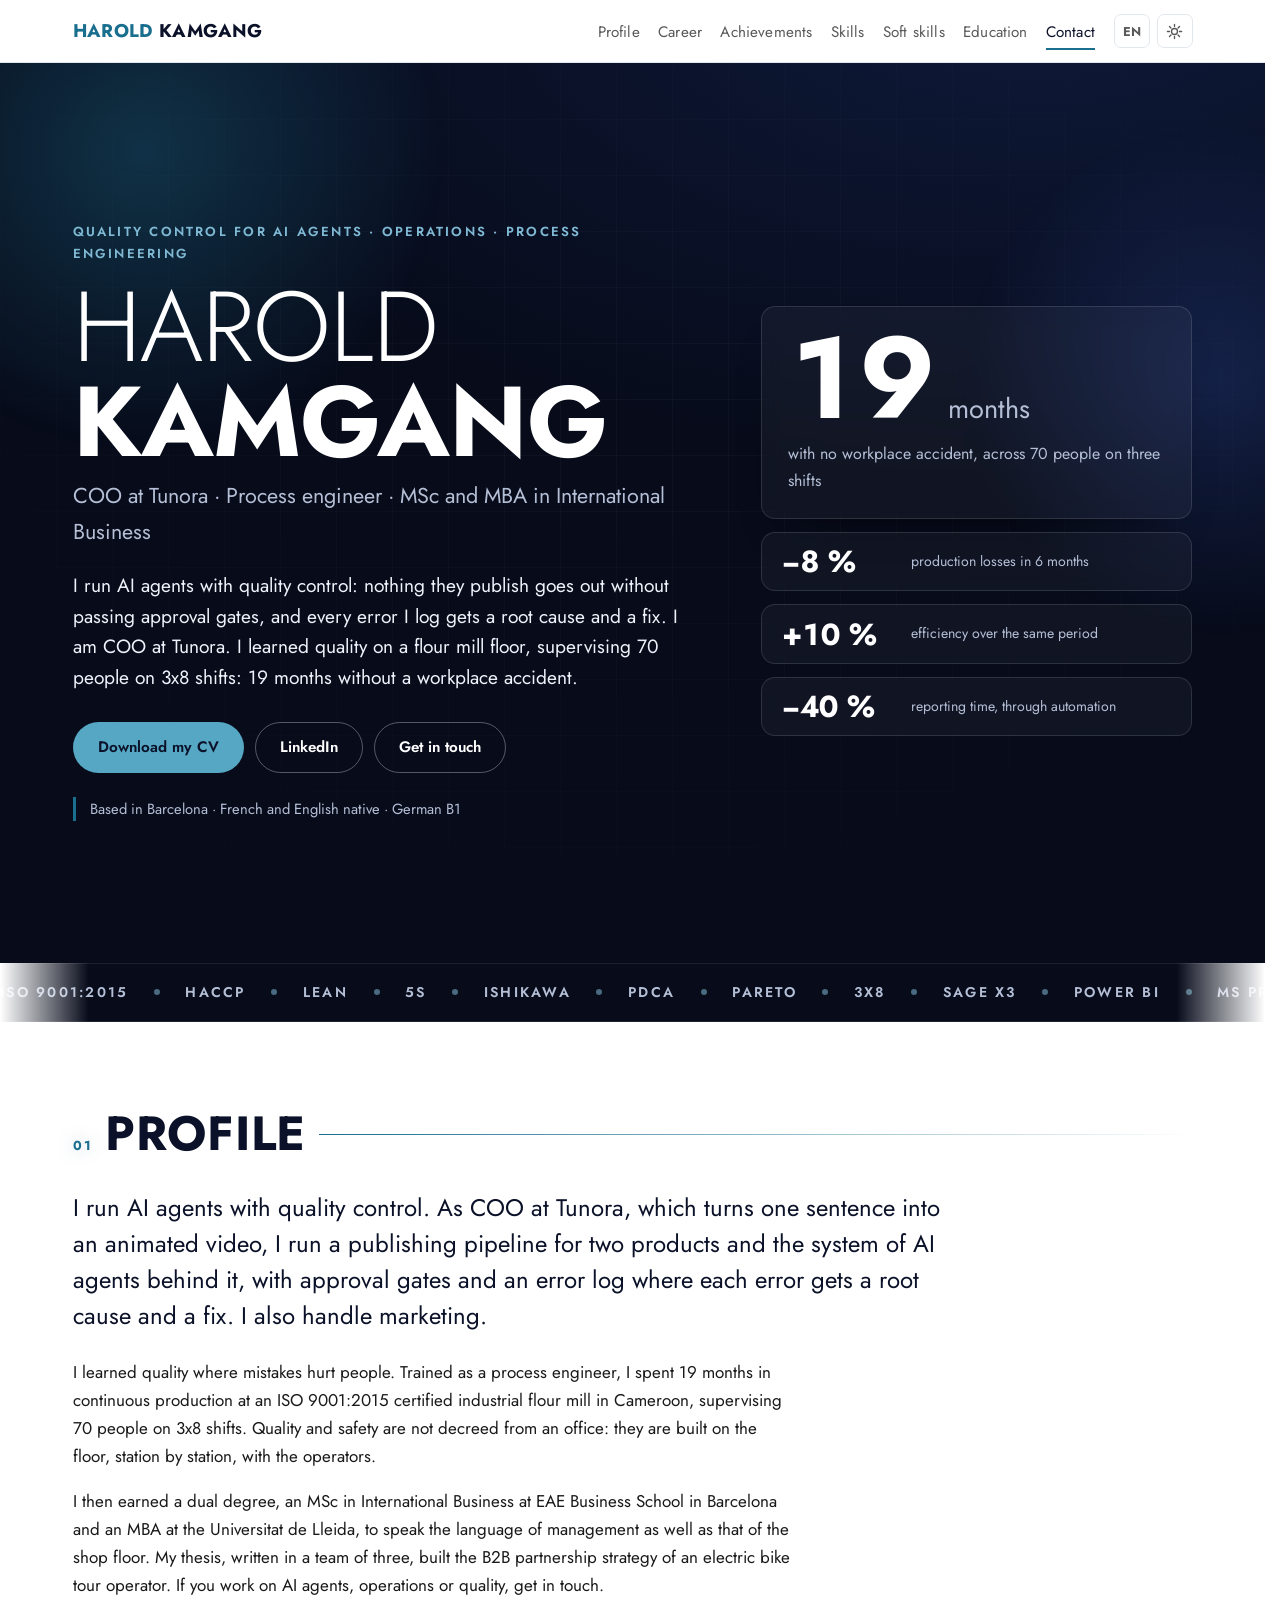
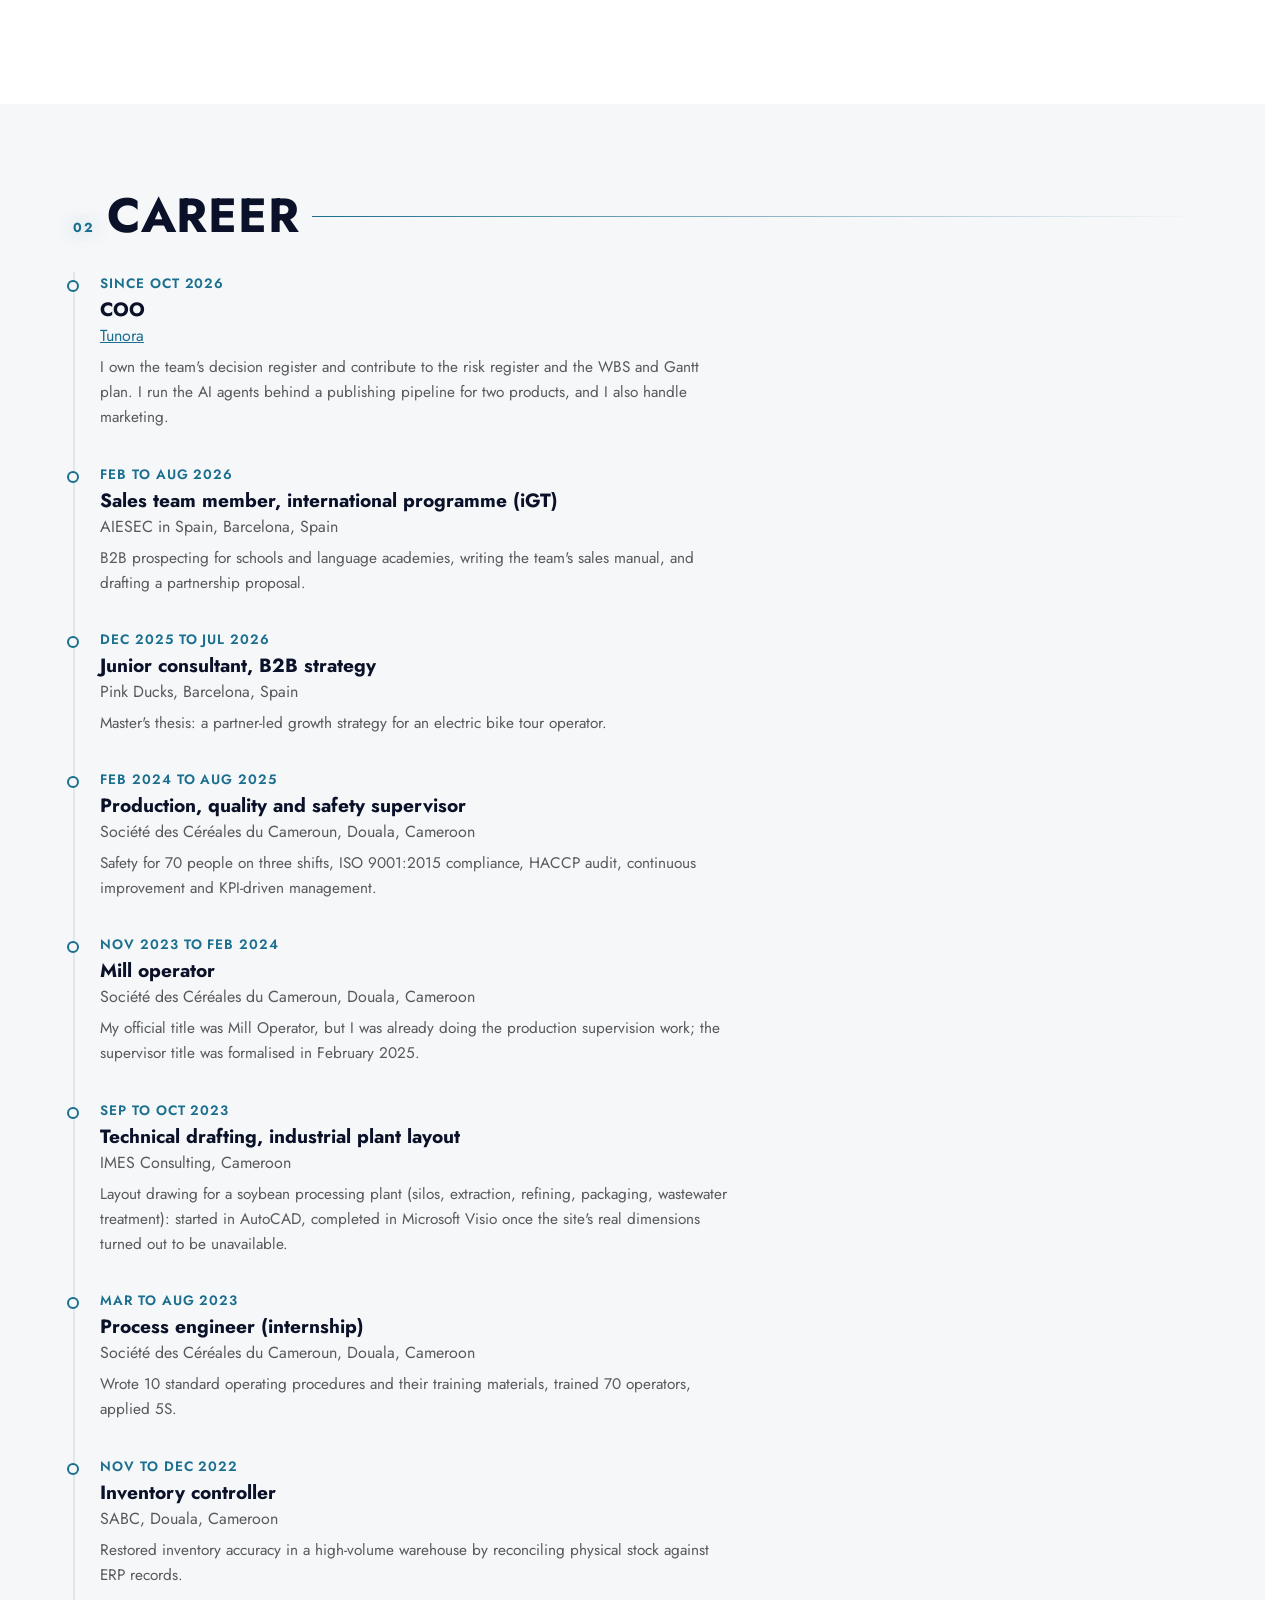
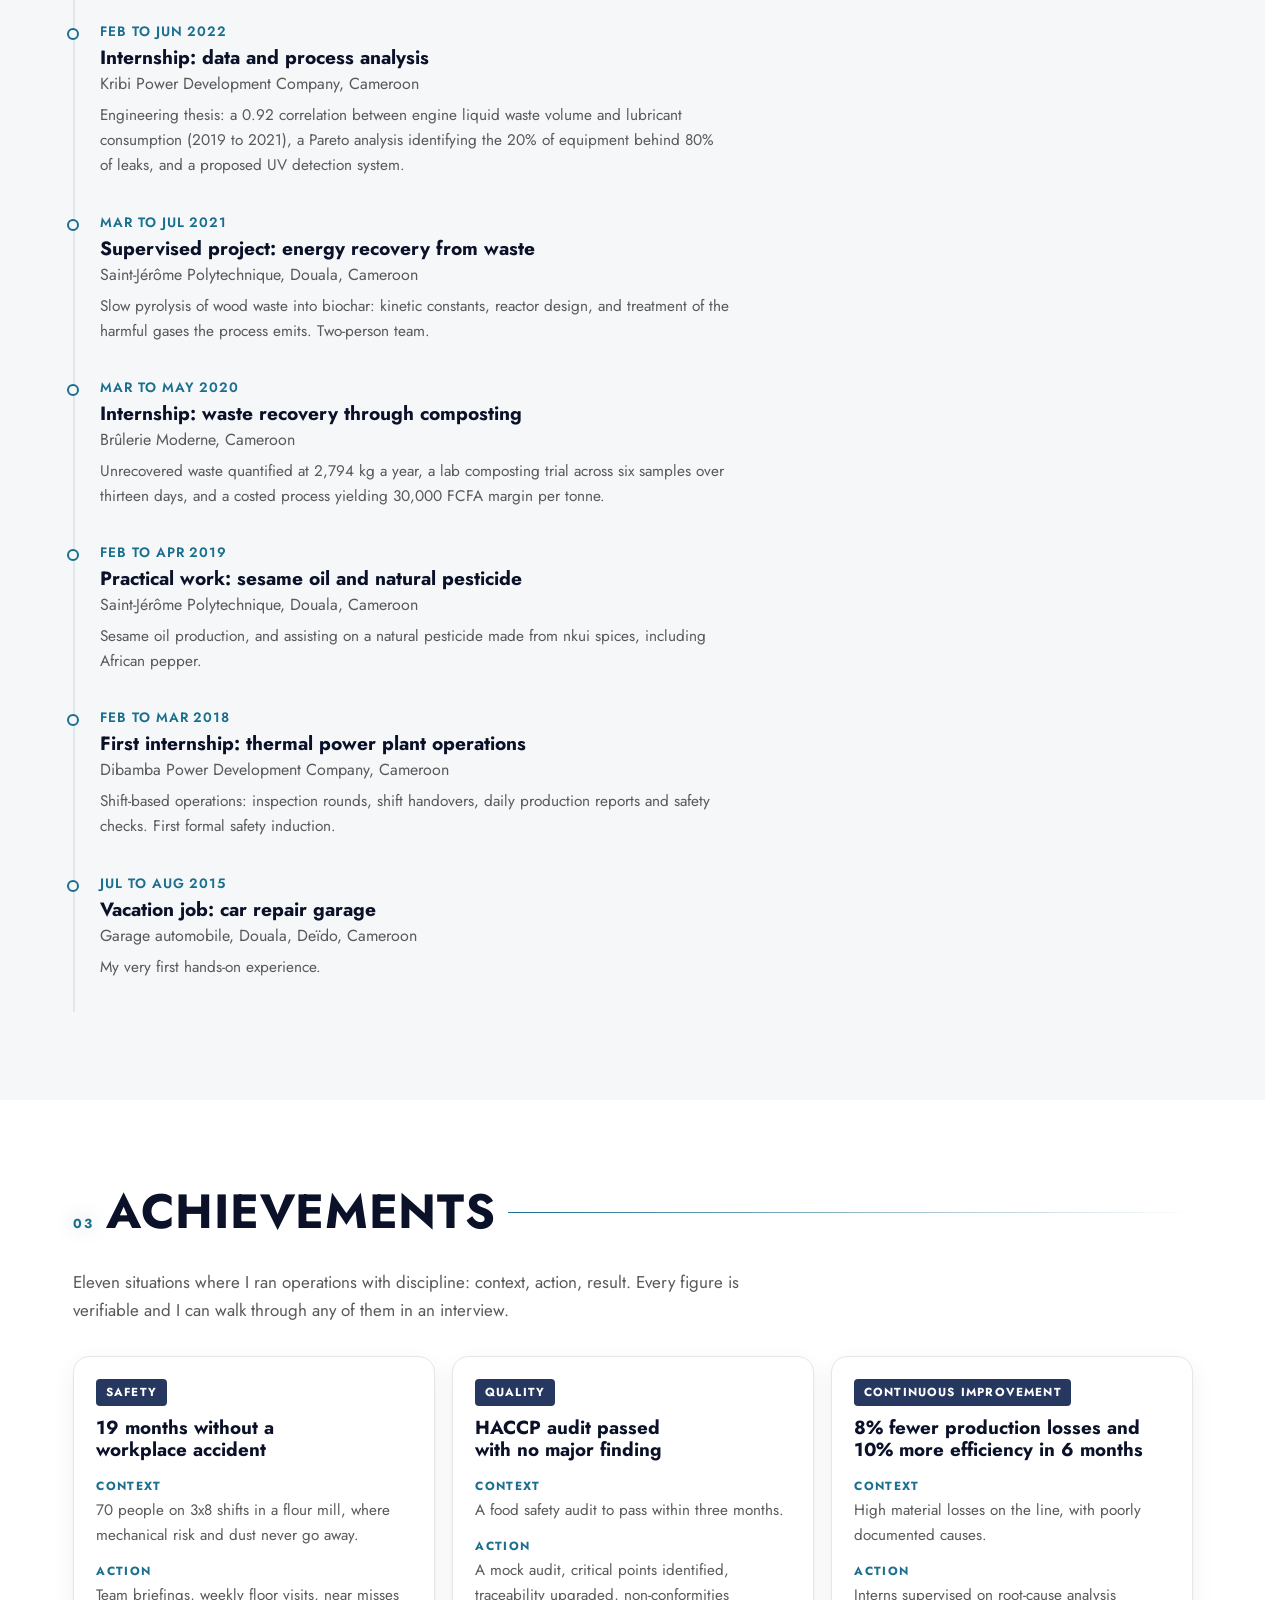
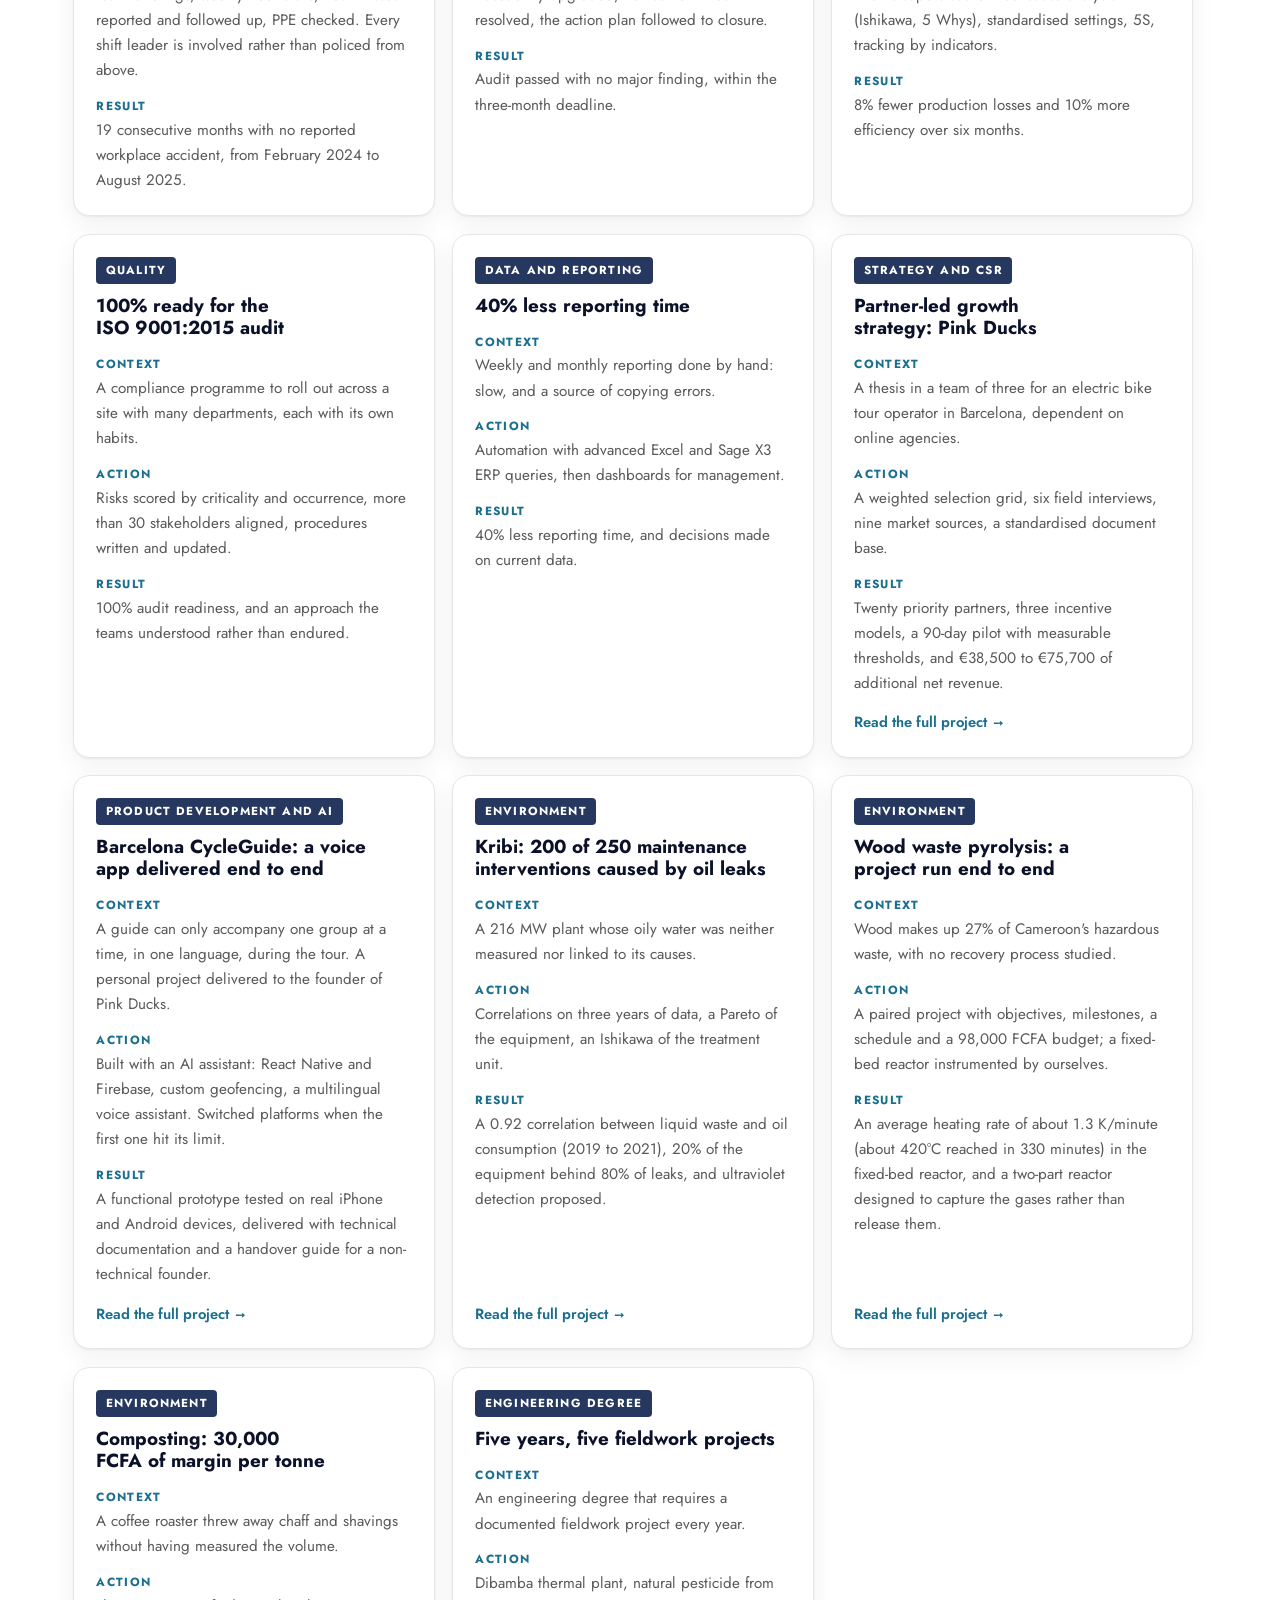
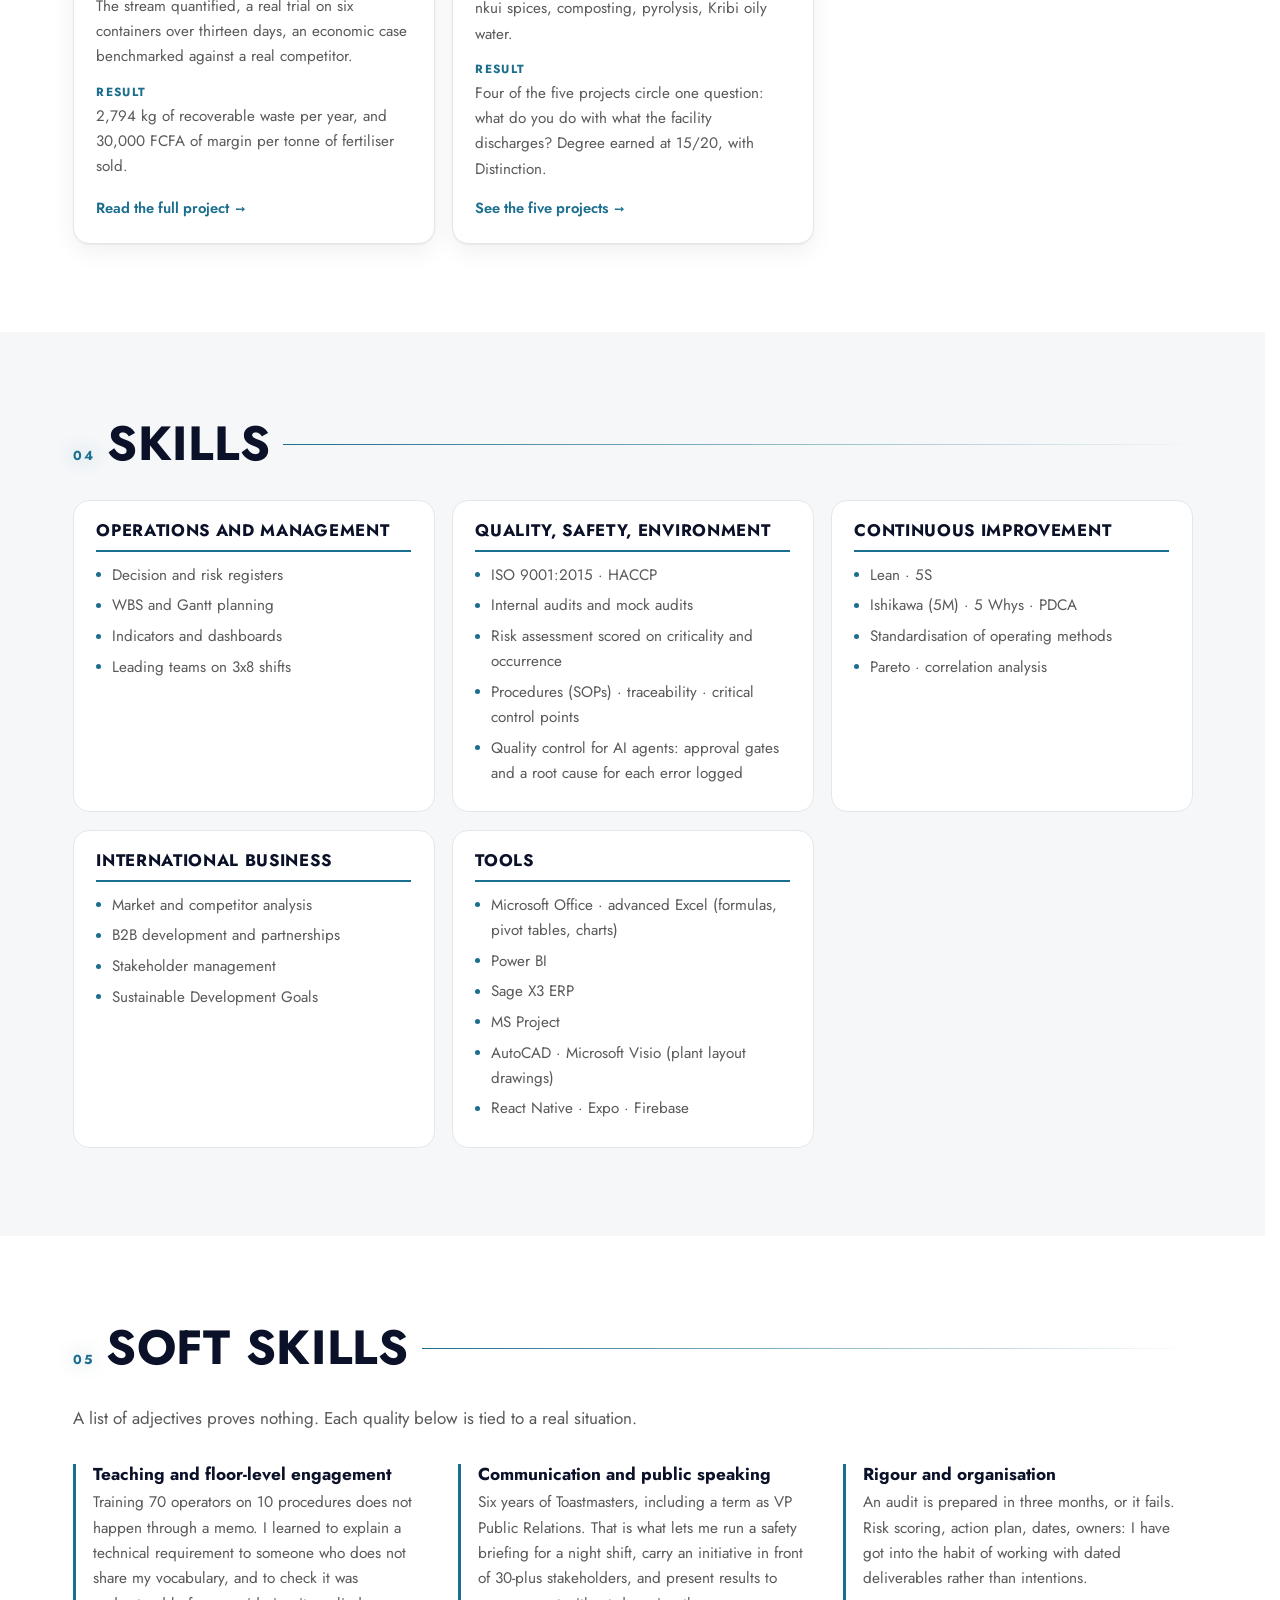
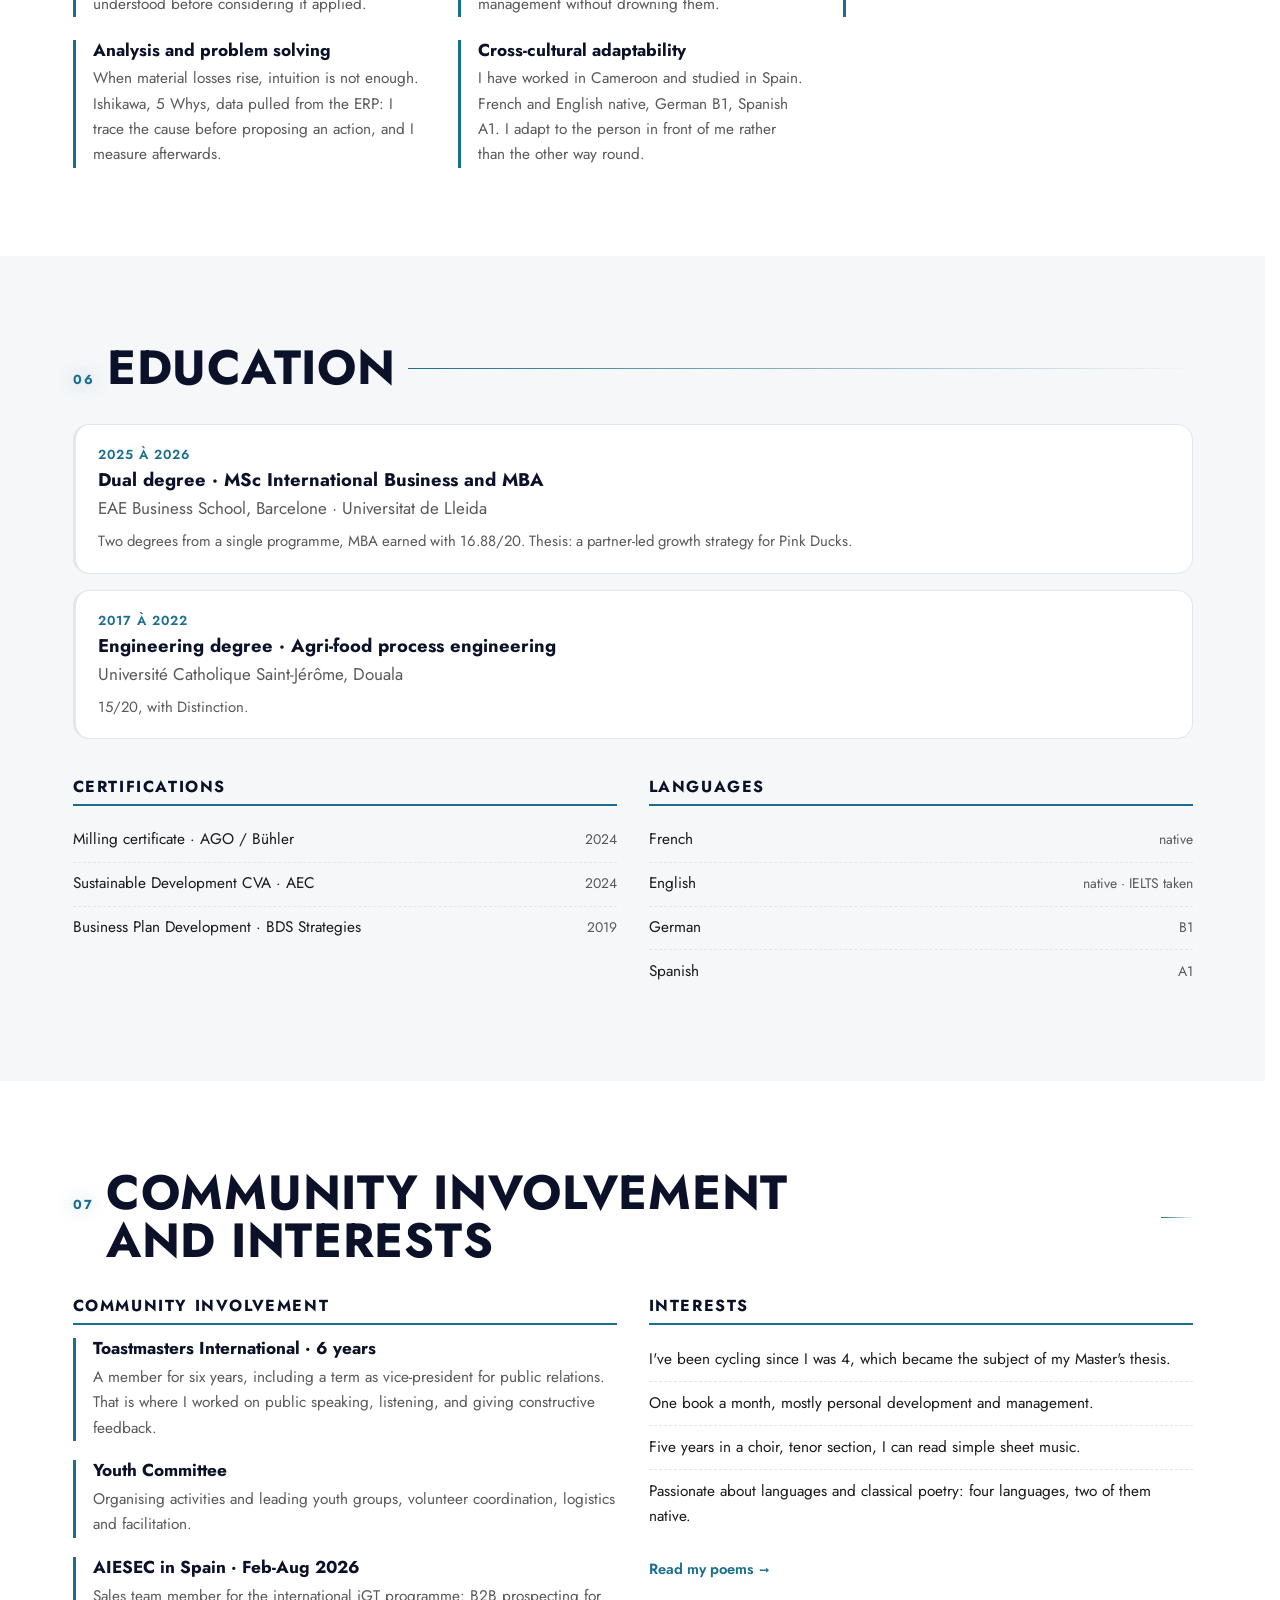
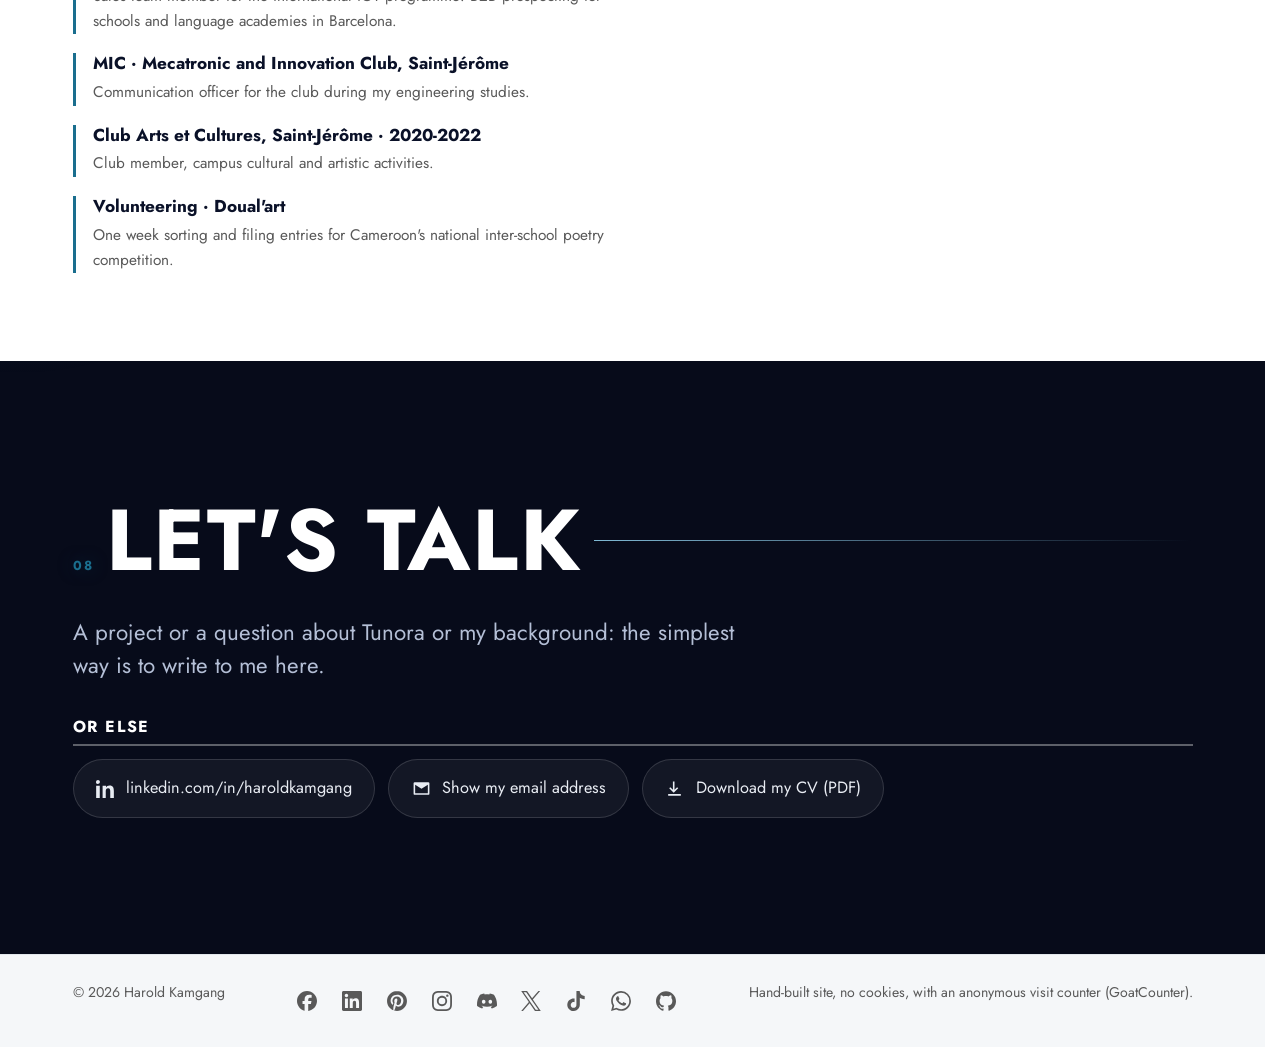
==== commit 2d6a63fd: "Portfolio: quality control for AI agents, corrected facts, CVs of 2026-11-06 - Hero, profile, meta a" ====
--- a/index.html
+++ b/index.html
@@ -1,18 +1,18 @@
 <!DOCTYPE html>
-<html lang="fr" data-title-fr="Harold Kamgang · COO chez Tunora, ingénieur procédés" data-desc-fr="COO chez Tunora, ingénieur procédés, double diplôme MSc International Business et MBA. 19 mois sans accident du travail sur un site industriel de 70 personnes, 8 % de pertes en moins en 6 mois." data-theme="auto">
+<html lang="fr" data-title-fr="Harold Kamgang · COO chez Tunora, contrôle qualité pour agents IA" data-desc-fr="COO chez Tunora, contrôle qualité pour agents IA. Ingénieur procédés : 70 personnes encadrées en 3x8, 19 mois sans accident du travail, 8 % de pertes de production en moins sur 6 mois." data-theme="auto">
 <head>
 <meta charset="utf-8">
 <meta name="viewport" content="width=device-width, initial-scale=1, viewport-fit=cover">
-<title>Harold Kamgang · COO at Tunora, process engineer</title>
-<meta name="description" content="COO at Tunora, process engineer, dual degree MSc in International Business and MBA. 19 months without a workplace accident on a 70-person industrial site, 8% fewer losses in 6 months.">
+<title>Harold Kamgang · COO at Tunora, quality control for AI agents</title>
+<meta name="description" content="COO at Tunora, quality control for AI agents. Process engineer: 70 people supervised on 3x8 shifts, 19 months without a workplace accident, 8% fewer production losses in 6 months.">
 <link rel="canonical" href="https://kamgangharold-ui.github.io/">
 <meta name="author" content="Harold Kamgang">
 <meta name="theme-color" media="(prefers-color-scheme: light)" content="#FFFFFF">
 <meta name="theme-color" media="(prefers-color-scheme: dark)" content="#0A1128">
 
 <meta property="og:type" content="profile">
-<meta property="og:title" content="Harold Kamgang · COO at Tunora, process engineer">
-<meta property="og:description" content="Operations, process engineering, international business. 19 months without a workplace accident on a 70-person site.">
+<meta property="og:title" content="Harold Kamgang · COO at Tunora, quality control for AI agents">
+<meta property="og:description" content="AI agents run with approval gates and root cause fixes. Process engineer: 70 people supervised on 3x8 shifts, 19 months without a workplace accident.">
 <meta property="og:url" content="https://kamgangharold-ui.github.io/">
 <meta property="og:locale" content="en_GB">
 <meta property="og:locale:alternate" content="fr_FR">
@@ -21,10 +21,10 @@
 <meta property="og:image" content="https://kamgangharold-ui.github.io/assets/img/og.png?v=20261106">
 <meta property="og:image:width" content="1200">
 <meta property="og:image:height" content="630">
-<meta property="og:image:alt" content="Harold Kamgang, COO at Tunora, process engineer. 19 months without a workplace accident, 8% less waste, 40% less reporting time.">
+<meta property="og:image:alt" content="Harold Kamgang, COO at Tunora, process engineer. 19 months without a workplace accident, 8% fewer production losses in 6 months, 40% less reporting time.">
 <meta name="twitter:card" content="summary_large_image">
-<meta name="twitter:title" content="Harold Kamgang · COO at Tunora, process engineer">
-<meta name="twitter:description" content="Operations, process engineering, international business. 19 months without a workplace accident on a 70-person site.">
+<meta name="twitter:title" content="Harold Kamgang · COO at Tunora, quality control for AI agents">
+<meta name="twitter:description" content="AI agents run with approval gates and root cause fixes. Process engineer: 70 people supervised on 3x8 shifts, 19 months without a workplace accident.">
 <meta name="twitter:image" content="https://kamgangharold-ui.github.io/assets/img/og.png?v=20261106">
 
 <link rel="alternate" hreflang="fr" href="https://kamgangharold-ui.github.io/">
@@ -107,10 +107,10 @@
   <div class="aurora" aria-hidden="true"><i></i><i></i><i></i></div>
   <div class="wrap hero__grid">
     <div class="hero__text">
-      <p class="hero__kicker" data-i18n="hero.kicker">Opérations · Procédés · Business international</p>
+      <p class="hero__kicker" data-i18n="hero.kicker">Contrôle qualité pour agents IA · Opérations · Ingénierie des procédés</p>
       <h1 class="hero__name">Harold <strong>Kamgang</strong></h1>
       <p class="hero__role" data-i18n="hero.role">COO chez Tunora · Ingénieur procédés · MSc et MBA International Business</p>
-      <p class="hero__pitch" data-i18n="hero.pitch">J'ai commencé comme opérateur au sol d'une minoterie. J'en suis parti en supervisant 70 personnes en 3x8, après 19 mois sans accident du travail. Aujourd'hui COO chez Tunora, j'applique la même discipline à une jeune équipe.</p>
+      <p class="hero__pitch" data-i18n="hero.pitch">Je fais tourner des agents IA avec un contrôle qualité : rien de ce qu'ils publient ne sort sans passer par des points de validation, et chaque erreur consignée est analysée jusqu'à sa cause racine, puis corrigée. Je suis COO chez Tunora. J'ai appris la qualité dans une minoterie, en encadrant 70 personnes en 3x8 : 19 mois sans accident du travail.</p>
 
       <div class="hero__cta">
         <span class="cvlink" data-i18n="hero.cv"><a class="btn btn--solid" href="cv/CV-Harold-KAMGANG-FR.pdf" download>Télécharger mon CV</a></span>
@@ -143,9 +143,9 @@
   <div class="wrap">
     <h2 class="sec__t"><span class="sec__n">01</span><span data-i18n="about.h">Profil</span></h2>
     <div class="prose">
-      <p data-i18n="about.p1">Ingénieur génie des procédés de formation, j'ai passé 19 mois en production continue dans une minoterie industrielle certifiée ISO 9001:2015 au Cameroun, à encadrer 70 personnes en 3x8. C'est là que j'ai compris que la qualité et la sécurité ne se décrètent pas depuis un bureau : elles se construisent sur le terrain, poste par poste, avec les opérateurs.</p>
-      <p data-i18n="about.p2">J'ai ensuite obtenu un double diplôme, MSc International Business à l'EAE Business School de Barcelone et MBA à l'Universitat de Lleida, pour parler le langage de la direction autant que celui de l'atelier. Mon mémoire, mené en équipe de trois, a bâti la stratégie de partenariats B2B d'un opérateur de tours à vélo électrique.</p>
-      <p data-i18n="about.p3">Depuis octobre 2026, je suis COO chez Tunora, qui transforme une phrase en vidéo animée. J'y applique la même discipline à une jeune équipe : décisions écrites et tracées, registre des risques, planning. Je m'occupe aussi du marketing. Si vous travaillez sur les opérations, la qualité ou la façon de faire tourner une petite équipe avec rigueur, contactez-moi.</p>
+      <p data-i18n="about.p1">Je fais tourner des agents IA avec un contrôle qualité. COO chez Tunora, qui transforme une phrase en vidéo animée, je dirige une chaîne de publication pour deux produits et le système d'agents IA qui la sert, avec des points de validation et un journal où chaque erreur est analysée jusqu'à sa cause racine, puis corrigée. Je m'occupe aussi du marketing.</p>
+      <p data-i18n="about.p2">J'ai appris la qualité là où les erreurs font mal. De formation ingénieur en génie des procédés, j'ai passé 19 mois en production continue dans une minoterie industrielle certifiée ISO 9001:2015 au Cameroun, à encadrer 70 personnes en 3x8. La qualité et la sécurité ne se décrètent pas depuis un bureau : elles se construisent sur le terrain, poste par poste, avec les opérateurs.</p>
+      <p data-i18n="about.p3">J'ai ensuite obtenu un double diplôme, MSc International Business à l'EAE Business School de Barcelone et MBA à l'Universitat de Lleida, pour parler le langage de la direction autant que celui de l'atelier. Mon mémoire, mené en équipe de trois, a bâti la stratégie de partenariats B2B d'un opérateur de tours à vélo électrique. Si vous travaillez sur les agents IA, les opérations ou la qualité, contactez-moi.</p>
     </div>
   </div>
 </section>
@@ -159,82 +159,82 @@
         <p class="tl__d" data-i18n="tl.coo.d">Depuis oct. 2026</p>
         <h3 class="tl__r" data-i18n="tl.coo.r">COO</h3>
         <p class="tl__o"><a href="https://tunora.app/" target="_blank" rel="noopener">Tunora</a></p>
-        <p class="tl__x" data-i18n="tl.coo.x">Je structure le fonctionnement d'une jeune équipe (décisions tracées, registre des risques, planning WBS et Gantt) et je m'occupe aussi du marketing.</p>
-      </li>
-      <li class="tl__i">
-        <p class="tl__d" data-i18n="tl.0.d">Fév. – Août 2026</p>
+        <p class="tl__x" data-i18n="tl.coo.x">Je tiens le registre des décisions de l'équipe et je contribue au registre des risques et au planning WBS et Gantt. Je pilote les agents IA d'une chaîne de publication pour deux produits et je m'occupe aussi du marketing.</p>
+      </li>
+      <li class="tl__i">
+        <p class="tl__d" data-i18n="tl.0.d">Fév. à août 2026</p>
         <h3 class="tl__r" data-i18n="tl.0.r">Membre de l'équipe vente, programme international (iGT)</h3>
         <p class="tl__o">AIESEC in Spain, <span data-i18n="tl.0.o">Barcelone, Espagne</span></p>
         <p class="tl__x" data-i18n="tl.0.x">Prospection commerciale B2B auprès d'écoles et académies de langues, rédaction du manuel de vente de l'équipe, et élaboration d'une proposition de partenariat.</p>
       </li>
       <li class="tl__i">
-        <p class="tl__d" data-i18n="tl.1.d">Déc. 2025 – Juil. 2026</p>
+        <p class="tl__d" data-i18n="tl.1.d">Déc. 2025 à juil. 2026</p>
         <h3 class="tl__r" data-i18n="tl.1.r">Consultant junior, stratégie B2B</h3>
         <p class="tl__o">Pink Ducks, <span data-i18n="tl.1.o">Barcelone, Espagne</span></p>
         <p class="tl__x" data-i18n="tl.1.x">Mémoire de fin d'études : stratégie de croissance par partenariats pour un opérateur de tours à vélo électrique.</p>
       </li>
       <li class="tl__i">
-        <p class="tl__d" data-i18n="tl.2.d">Fév. 2024 – Août 2025</p>
+        <p class="tl__d" data-i18n="tl.2.d">Fév. 2024 à août 2025</p>
         <h3 class="tl__r" data-i18n="tl.2.r">Superviseur de production, qualité et sécurité</h3>
         <p class="tl__o">Société des Céréales du Cameroun, <span data-i18n="tl.2.o">Douala, Cameroun</span></p>
         <p class="tl__x" data-i18n="tl.2.x">Sécurité de 70 personnes en 3x8, conformité ISO 9001:2015, audit HACCP, amélioration continue et pilotage par indicateurs.</p>
       </li>
       <li class="tl__i">
-        <p class="tl__d" data-i18n="tl.3b.d">Nov. 2023 – Fév. 2024</p>
+        <p class="tl__d" data-i18n="tl.3b.d">Nov. 2023 à fév. 2024</p>
         <h3 class="tl__r" data-i18n="tl.3b.r">Opérateur moulin</h3>
         <p class="tl__o">Société des Céréales du Cameroun, <span data-i18n="tl.3b.o">Douala, Cameroun</span></p>
-        <p class="tl__x" data-i18n="tl.3b.x">Titre officiel d'opérateur, mais j'assurais déjà dans les faits le travail de supervision de production régularisé quelques mois plus tard.</p>
-      </li>
-      <li class="tl__i">
-        <p class="tl__d" data-i18n="tl.3c.d">Sept. – Oct. 2023</p>
+        <p class="tl__x" data-i18n="tl.3b.x">Mon titre officiel était opérateur moulin, mais j'assurais déjà dans les faits le travail de supervision de production ; le titre de superviseur a été régularisé en février 2025.</p>
+      </li>
+      <li class="tl__i">
+        <p class="tl__d" data-i18n="tl.3c.d">Sept. à oct. 2023</p>
         <h3 class="tl__r" data-i18n="tl.3c.r">Dessin technique d'implantation industrielle</h3>
         <p class="tl__o">IMES Consulting, <span data-i18n="tl.3c.o">Cameroun</span></p>
         <p class="tl__x" data-i18n="tl.3c.x">Schéma d'implantation d'une usine de transformation de soja (silos, extraction, raffinage, conditionnement, traitement des eaux usées) : commencé sur AutoCAD, achevé sur Microsoft Visio faute de disposer des dimensions réelles du site.</p>
       </li>
       <li class="tl__i">
-        <p class="tl__d" data-i18n="tl.3.d">Mars – Août 2023</p>
+        <p class="tl__d" data-i18n="tl.3.d">Mars à août 2023</p>
         <h3 class="tl__r" data-i18n="tl.3.r">Ingénieur procédés (stage)</h3>
         <p class="tl__o">Société des Céréales du Cameroun, <span data-i18n="tl.3.o">Douala, Cameroun</span></p>
         <p class="tl__x" data-i18n="tl.3.x">Rédaction de 10 procédures opératoires standard et de leurs supports, formation de 70 opérateurs, application du 5S.</p>
       </li>
       <li class="tl__i">
-        <p class="tl__d" data-i18n="tl.4.d">Nov. – Déc. 2022</p>
+        <p class="tl__d" data-i18n="tl.4.d">Nov. à déc. 2022</p>
         <h3 class="tl__r" data-i18n="tl.4.r">Inventoriste</h3>
         <p class="tl__o">SABC, <span data-i18n="tl.4.o">Douala, Cameroun</span></p>
         <p class="tl__x" data-i18n="tl.4.x">Fiabilisation de l'inventaire d'un entrepôt à fort volume : rapprochement du stock physique et des données ERP.</p>
       </li>
       <li class="tl__i">
-        <p class="tl__d" data-i18n="tl.5.d">Fév. – Juin 2022</p>
+        <p class="tl__d" data-i18n="tl.5.d">Fév. à juin 2022</p>
         <h3 class="tl__r" data-i18n="tl.5.r">Stage : analyse de données et procédés</h3>
         <p class="tl__o">Kribi Power Development Company, <span data-i18n="tl.5.o">Cameroun</span></p>
         <p class="tl__x" data-i18n="tl.5.x">Mémoire d'ingénieur : corrélation de 0,92 entre le volume de déchets liquides des moteurs et la consommation d'huile (2019 à 2021), Pareto identifiant les 20 % d'équipements à l'origine de 80 % des fuites, et proposition d'une détection UV. <a href="projets/kribi-eaux-huileuses.html">Lire le détail</a></p>
       </li>
       <li class="tl__i">
-        <p class="tl__d" data-i18n="tl.6.d">Mars – Juil. 2021</p>
+        <p class="tl__d" data-i18n="tl.6.d">Mars à juil. 2021</p>
         <h3 class="tl__r" data-i18n="tl.6.r">Projet tutoré : valorisation énergétique de déchets</h3>
         <p class="tl__o">Saint-Jérôme Polytechnique, <span data-i18n="tl.6.o">Douala, Cameroun</span></p>
         <p class="tl__x" data-i18n="tl.6.x">Pyrolyse lente de déchets de bois en biochar : constantes cinétiques, conception d'un réacteur, et traitement des gaz nocifs émis par le procédé. En binôme.</p>
       </li>
       <li class="tl__i">
-        <p class="tl__d" data-i18n="tl.7.d">Mars – Mai 2020</p>
+        <p class="tl__d" data-i18n="tl.7.d">Mars à mai 2020</p>
         <h3 class="tl__r" data-i18n="tl.7.r">Stage : valorisation des déchets par compostage</h3>
         <p class="tl__o">Brûlerie Moderne, <span data-i18n="tl.7.o">Cameroun</span></p>
         <p class="tl__x" data-i18n="tl.7.x">Gisement non valorisé quantifié à 2 794 kg par an, test de compostage en laboratoire sur six échantillons pendant treize jours, et procédé chiffré à 30 000 FCFA de marge par tonne.</p>
       </li>
       <li class="tl__i">
-        <p class="tl__d" data-i18n="tl.8.d">Fév. – Avril 2019</p>
+        <p class="tl__d" data-i18n="tl.8.d">Fév. à avril 2019</p>
         <h3 class="tl__r" data-i18n="tl.8.r">Travaux pratiques : huile de sésame et pesticide naturel</h3>
         <p class="tl__o">Saint-Jérôme Polytechnique, <span data-i18n="tl.8.o">Douala, Cameroun</span></p>
         <p class="tl__x" data-i18n="tl.8.x">Fabrication d'huile de sésame, et assistance à la fabrication d'un pesticide naturel à base des épices du nkui, dont le poivrier africain.</p>
       </li>
       <li class="tl__i">
-        <p class="tl__d" data-i18n="tl.9.d">Fév. – Mars 2018</p>
+        <p class="tl__d" data-i18n="tl.9.d">Fév. à mars 2018</p>
         <h3 class="tl__r" data-i18n="tl.9.r">Premier stage : exploitation d'une centrale thermique</h3>
         <p class="tl__o">Dibamba Power Development Company, <span data-i18n="tl.9.o">Cameroun</span></p>
         <p class="tl__x" data-i18n="tl.9.x">Service exploitation en équipes postées : rondes d'inspection, passations de quart, rapports journaliers de production et contrôles sécurité. Première induction sécurité formelle.</p>
       </li>
       <li class="tl__i">
-        <p class="tl__d" data-i18n="tl.10.d">Juil. – Août 2015</p>
+        <p class="tl__d" data-i18n="tl.10.d">Juil. à août 2015</p>
         <h3 class="tl__r" data-i18n="tl.10.r">Stage de vacances : garage automobile</h3>
         <p class="tl__o">Garage automobile, <span data-i18n="tl.10.o">Douala, Deïdo, Cameroun</span></p>
         <p class="tl__x" data-i18n="tl.10.x">Ma toute première expérience de terrain. <a href="projets/parcours-academique.html">Voir tout le parcours</a></p>
@@ -384,7 +384,8 @@
         <li data-i18n="sk.2.a">ISO 9001:2015 · HACCP</li>
         <li data-i18n="sk.2.b">Audit interne et audit blanc</li>
         <li data-i18n="sk.2.c">Cotation des risques (criticité, occurrence)</li>
-        <li data-i18n="sk.2.d">Procédures (SOP) · traçabilité · points critiques</li></ul></div>
+        <li data-i18n="sk.2.d">Procédures (SOP) · traçabilité · points critiques</li>
+        <li data-i18n="sk.2.e">Contrôle qualité pour agents IA : points de validation et cause racine pour chaque erreur consignée</li></ul></div>
 
       <div class="sk"><h3 data-i18n="sk.3.h">Amélioration continue</h3><ul>
         <li data-i18n="sk.3.a">Lean · 5S</li>
@@ -441,14 +442,14 @@
 
     <div class="edu">
       <article class="edu__i">
-        <p class="edu__d">2025 – 2026</p>
+        <p class="edu__d">2025 à 2026</p>
         <h3 data-i18n="edu.2.t">Double diplôme · MSc International Business et MBA</h3>
         <p class="edu__s">EAE Business School, Barcelone · Universitat de Lleida</p>
         <p class="edu__x" data-i18n="edu.2.x">Deux diplômes au titre d'un même cursus, MBA obtenu avec 16,88/20. Mémoire : stratégie de croissance par partenariats pour Pink Ducks.</p>
       </article>
 
       <article class="edu__i">
-        <p class="edu__d">2017 – 2022</p>
+        <p class="edu__d">2017 à 2022</p>
         <h3 data-i18n="edu.3.t">Diplôme d'ingénieur · Génie des procédés agroalimentaires</h3>
         <p class="edu__s">Université Catholique Saint-Jérôme, Douala</p>
         <p class="edu__x" data-i18n="edu.3.x">15/20, mention Distinction.</p>
@@ -518,7 +519,7 @@
   <div class="aurora" aria-hidden="true"><i></i><i></i><i></i></div>
   <div class="wrap">
     <h2 class="sec__t sec__t--light"><span class="sec__n">08</span><span data-i18n="ct.h">Parlons-en</span></h2>
-    <p class="ct__lead" data-i18n="ct.lead">Un projet, un partenariat, une question sur Tunora ou sur mon parcours : le plus simple est de m'écrire ici. Je réponds sous 8 heures.</p>
+    <p class="ct__lead" data-i18n="ct.lead">Un projet ou une question sur Tunora ou sur mon parcours : le plus simple est de m'écrire ici.</p>
 
     <div class="ct">
       <form class="form" id="form" hidden action="https://formspree.io/f/REMPLACER_PAR_TON_ID" method="POST">
@@ -562,7 +563,7 @@
     <ul class="foot__social">
       <li><a href="https://www.facebook.com/harold.kamgang.2025/" target="_blank" rel="me noopener noreferrer" data-goatcounter-click="foot-facebook" data-goatcounter-title="Facebook (footer)" aria-label="Facebook"><svg viewBox="0 0 24 24" aria-hidden="true" focusable="false"><path d="M9.101 23.691v-7.98H6.627v-3.667h2.474v-1.58c0-4.085 1.848-5.978 5.858-5.978.401 0 .955.042 1.468.103a8.68 8.68 0 0 1 1.141.195v3.325a8.623 8.623 0 0 0-.653-.036 26.805 26.805 0 0 0-.733-.009c-.707 0-1.259.096-1.675.309a1.686 1.686 0 0 0-.679.622c-.258.42-.374.995-.374 1.752v1.297h3.919l-.386 2.103-.287 1.564h-3.246v8.245C19.396 23.238 24 18.179 24 12.044c0-6.627-5.373-12-12-12s-12 5.373-12 12c0 5.628 3.874 10.35 9.101 11.647Z"/></svg></a></li>
       <li><a href="https://www.linkedin.com/in/haroldkamgang" target="_blank" rel="me noopener noreferrer" data-goatcounter-click="foot-linkedin" data-goatcounter-title="LinkedIn (footer)" aria-label="LinkedIn"><svg viewBox="0 0 24 24" aria-hidden="true" focusable="false"><path d="M20.447 20.452h-3.554v-5.569c0-1.328-.027-3.037-1.852-3.037-1.853 0-2.136 1.445-2.136 2.939v5.667H9.351V9h3.414v1.561h.046c.477-.9 1.637-1.85 3.37-1.85 3.601 0 4.267 2.37 4.267 5.455v6.286zM5.337 7.433c-1.144 0-2.063-.926-2.063-2.065 0-1.138.92-2.063 2.063-2.063 1.14 0 2.064.925 2.064 2.063 0 1.139-.925 2.065-2.064 2.065zm1.782 13.019H3.555V9h3.564v11.452zM22.225 0H1.771C.792 0 0 .774 0 1.729v20.542C0 23.227.792 24 1.771 24h20.451C23.2 24 24 23.227 24 22.271V1.729C24 .774 23.2 0 22.222 0h.003z"/></svg></a></li>
-      <li><a href="https://pin.it/79Ab7iKXk" target="_blank" rel="me noopener noreferrer" data-goatcounter-click="foot-pinterest" data-goatcounter-title="Pinterest (footer)" aria-label="Pinterest"><svg viewBox="0 0 24 24" aria-hidden="true" focusable="false"><path d="M12.017 0C5.396 0 .029 5.367.029 11.987c0 5.079 3.158 9.417 7.618 11.162-.105-.949-.199-2.403.041-3.439.219-.937 1.406-5.957 1.406-5.957s-.359-.72-.359-1.781c0-1.663.967-2.911 2.168-2.911 1.024 0 1.518.769 1.518 1.688 0 1.029-.653 2.567-.992 3.992-.285 1.193.6 2.165 1.775 2.165 2.128 0 3.768-2.245 3.768-5.487 0-2.861-2.063-4.869-5.008-4.869-3.41 0-5.409 2.562-5.409 5.199 0 1.033.394 2.143.889 2.741.099.12.112.225.085.345-.09.375-.293 1.199-.334 1.363-.053.225-.172.271-.401.165-1.495-.69-2.433-2.878-2.433-4.646 0-3.776 2.748-7.252 7.92-7.252 4.158 0 7.392 2.967 7.392 6.923 0 4.135-2.607 7.462-6.233 7.462-1.214 0-2.354-.629-2.758-1.379l-.749 2.848c-.269 1.045-1.004 2.352-1.498 3.146 1.123.345 2.306.535 3.55.535 6.607 0 11.985-5.365 11.985-11.987C23.97 5.39 18.592.026 11.985.026L12.017 0z"/></svg></a></li>
+      <li><a href="https://www.pinterest.com/haroldstevek/" target="_blank" rel="me noopener noreferrer" data-goatcounter-click="foot-pinterest" data-goatcounter-title="Pinterest (footer)" aria-label="Pinterest"><svg viewBox="0 0 24 24" aria-hidden="true" focusable="false"><path d="M12.017 0C5.396 0 .029 5.367.029 11.987c0 5.079 3.158 9.417 7.618 11.162-.105-.949-.199-2.403.041-3.439.219-.937 1.406-5.957 1.406-5.957s-.359-.72-.359-1.781c0-1.663.967-2.911 2.168-2.911 1.024 0 1.518.769 1.518 1.688 0 1.029-.653 2.567-.992 3.992-.285 1.193.6 2.165 1.775 2.165 2.128 0 3.768-2.245 3.768-5.487 0-2.861-2.063-4.869-5.008-4.869-3.41 0-5.409 2.562-5.409 5.199 0 1.033.394 2.143.889 2.741.099.12.112.225.085.345-.09.375-.293 1.199-.334 1.363-.053.225-.172.271-.401.165-1.495-.69-2.433-2.878-2.433-4.646 0-3.776 2.748-7.252 7.92-7.252 4.158 0 7.392 2.967 7.392 6.923 0 4.135-2.607 7.462-6.233 7.462-1.214 0-2.354-.629-2.758-1.379l-.749 2.848c-.269 1.045-1.004 2.352-1.498 3.146 1.123.345 2.306.535 3.55.535 6.607 0 11.985-5.365 11.985-11.987C23.97 5.39 18.592.026 11.985.026L12.017 0z"/></svg></a></li>
       <li><a href="https://www.instagram.com/harold_kams/" target="_blank" rel="me noopener noreferrer" data-goatcounter-click="foot-instagram" data-goatcounter-title="Instagram (footer)" aria-label="Instagram"><svg viewBox="0 0 24 24" aria-hidden="true" focusable="false"><path d="M7.0301.084c-1.2768.0602-2.1487.264-2.911.5634-.7888.3075-1.4575.72-2.1228 1.3877-.6652.6677-1.075 1.3368-1.3802 2.127-.2954.7638-.4956 1.6365-.552 2.914-.0564 1.2775-.0689 1.6882-.0626 4.947.0062 3.2586.0206 3.6671.0825 4.9473.061 1.2765.264 2.1482.5635 2.9107.308.7889.72 1.4573 1.388 2.1228.6679.6655 1.3365 1.0743 2.1285 1.38.7632.295 1.6361.4961 2.9134.552 1.2773.056 1.6884.069 4.9462.0627 3.2578-.0062 3.668-.0207 4.9478-.0814 1.28-.0607 2.147-.2652 2.9098-.5633.7889-.3086 1.4578-.72 2.1228-1.3881.665-.6682 1.0745-1.3378 1.3795-2.1284.2957-.7632.4966-1.636.552-2.9124.056-1.2809.0692-1.6898.063-4.948-.0063-3.2583-.021-3.6668-.0817-4.9465-.0607-1.2797-.264-2.1487-.5633-2.9117-.3084-.7889-.72-1.4568-1.3876-2.1228C21.2982 1.33 20.628.9208 19.8378.6165 19.074.321 18.2017.1197 16.9244.0645 15.6471.0093 15.236-.005 11.977.0014 8.718.0076 8.31.0215 7.0301.0839m.1402 21.6932c-1.17-.0509-1.8053-.2453-2.2287-.408-.5606-.216-.96-.4771-1.3819-.895-.422-.4178-.6811-.8186-.9-1.378-.1644-.4234-.3624-1.058-.4171-2.228-.0595-1.2645-.072-1.6442-.079-4.848-.007-3.2037.0053-3.583.0607-4.848.05-1.169.2456-1.805.408-2.2282.216-.5613.4762-.96.895-1.3816.4188-.4217.8184-.6814 1.3783-.9003.423-.1651 1.0575-.3614 2.227-.4171 1.2655-.06 1.6447-.072 4.848-.079 3.2033-.007 3.5835.005 4.8495.0608 1.169.0508 1.8053.2445 2.228.408.5608.216.96.4754 1.3816.895.4217.4194.6816.8176.9005 1.3787.1653.4217.3617 1.056.4169 2.2263.0602 1.2655.0739 1.645.0796 4.848.0058 3.203-.0055 3.5834-.061 4.848-.051 1.17-.245 1.8055-.408 2.2294-.216.5604-.4763.96-.8954 1.3814-.419.4215-.8181.6811-1.3783.9-.4224.1649-1.0577.3617-2.2262.4174-1.2656.0595-1.6448.072-4.8493.079-3.2045.007-3.5825-.006-4.848-.0608M16.953 5.5864A1.44 1.44 0 1 0 18.39 4.144a1.44 1.44 0 0 0-1.437 1.4424M5.8385 12.012c.0067 3.4032 2.7706 6.1557 6.173 6.1493 3.4026-.0065 6.157-2.7701 6.1506-6.1733-.0065-3.4032-2.771-6.1565-6.174-6.1498-3.403.0067-6.156 2.771-6.1496 6.1738M8 12.0077a4 4 0 1 1 4.008 3.9921A3.9996 3.9996 0 0 1 8 12.0077"/></svg></a></li>
       <li><a href="https://discord.com/users/874477419417993296" target="_blank" rel="me noopener noreferrer" data-goatcounter-click="foot-discord" data-goatcounter-title="Discord (footer)" aria-label="Discord"><svg viewBox="0 0 24 24" aria-hidden="true" focusable="false"><path d="M20.317 4.3698a19.7913 19.7913 0 00-4.8851-1.5152.0741.0741 0 00-.0785.0371c-.211.3753-.4447.8648-.6083 1.2495-1.8447-.2762-3.68-.2762-5.4868 0-.1636-.3933-.4058-.8742-.6177-1.2495a.077.077 0 00-.0785-.037 19.7363 19.7363 0 00-4.8852 1.515.0699.0699 0 00-.0321.0277C.5334 9.0458-.319 13.5799.0992 18.0578a.0824.0824 0 00.0312.0561c2.0528 1.5076 4.0413 2.4228 5.9929 3.0294a.0777.0777 0 00.0842-.0276c.4616-.6304.8731-1.2952 1.226-1.9942a.076.076 0 00-.0416-.1057c-.6528-.2476-1.2743-.5495-1.8722-.8923a.077.077 0 01-.0076-.1277c.1258-.0943.2517-.1923.3718-.2914a.0743.0743 0 01.0776-.0105c3.9278 1.7933 8.18 1.7933 12.0614 0a.0739.0739 0 01.0785.0095c.1202.099.246.1981.3728.2924a.077.077 0 01-.0066.1276 12.2986 12.2986 0 01-1.873.8914.0766.0766 0 00-.0407.1067c.3604.698.7719 1.3628 1.225 1.9932a.076.076 0 00.0842.0286c1.961-.6067 3.9495-1.5219 6.0023-3.0294a.077.077 0 00.0313-.0552c.5004-5.177-.8382-9.6739-3.5485-13.6604a.061.061 0 00-.0312-.0286zM8.02 15.3312c-1.1825 0-2.1569-1.0857-2.1569-2.419 0-1.3332.9555-2.4189 2.157-2.4189 1.2108 0 2.1757 1.0952 2.1568 2.419 0 1.3332-.9555 2.4189-2.1569 2.4189zm7.9748 0c-1.1825 0-2.1569-1.0857-2.1569-2.419 0-1.3332.9554-2.4189 2.1569-2.4189 1.2108 0 2.1757 1.0952 2.1568 2.419 0 1.3332-.946 2.4189-2.1568 2.4189Z"/></svg></a></li>
       <li><a href="https://x.com/kamgangharold1" target="_blank" rel="me noopener noreferrer" data-goatcounter-click="foot-x" data-goatcounter-title="X (footer)" aria-label="X"><svg viewBox="0 0 24 24" aria-hidden="true" focusable="false"><path d="M14.234 10.162 22.977 0h-2.072l-7.591 8.824L7.251 0H.258l9.168 13.343L.258 24H2.33l8.016-9.318L16.749 24h6.993zm-2.837 3.299-.929-1.329L3.076 1.56h3.182l5.965 8.532.929 1.329 7.754 11.09h-3.182z"/></svg></a></li>
